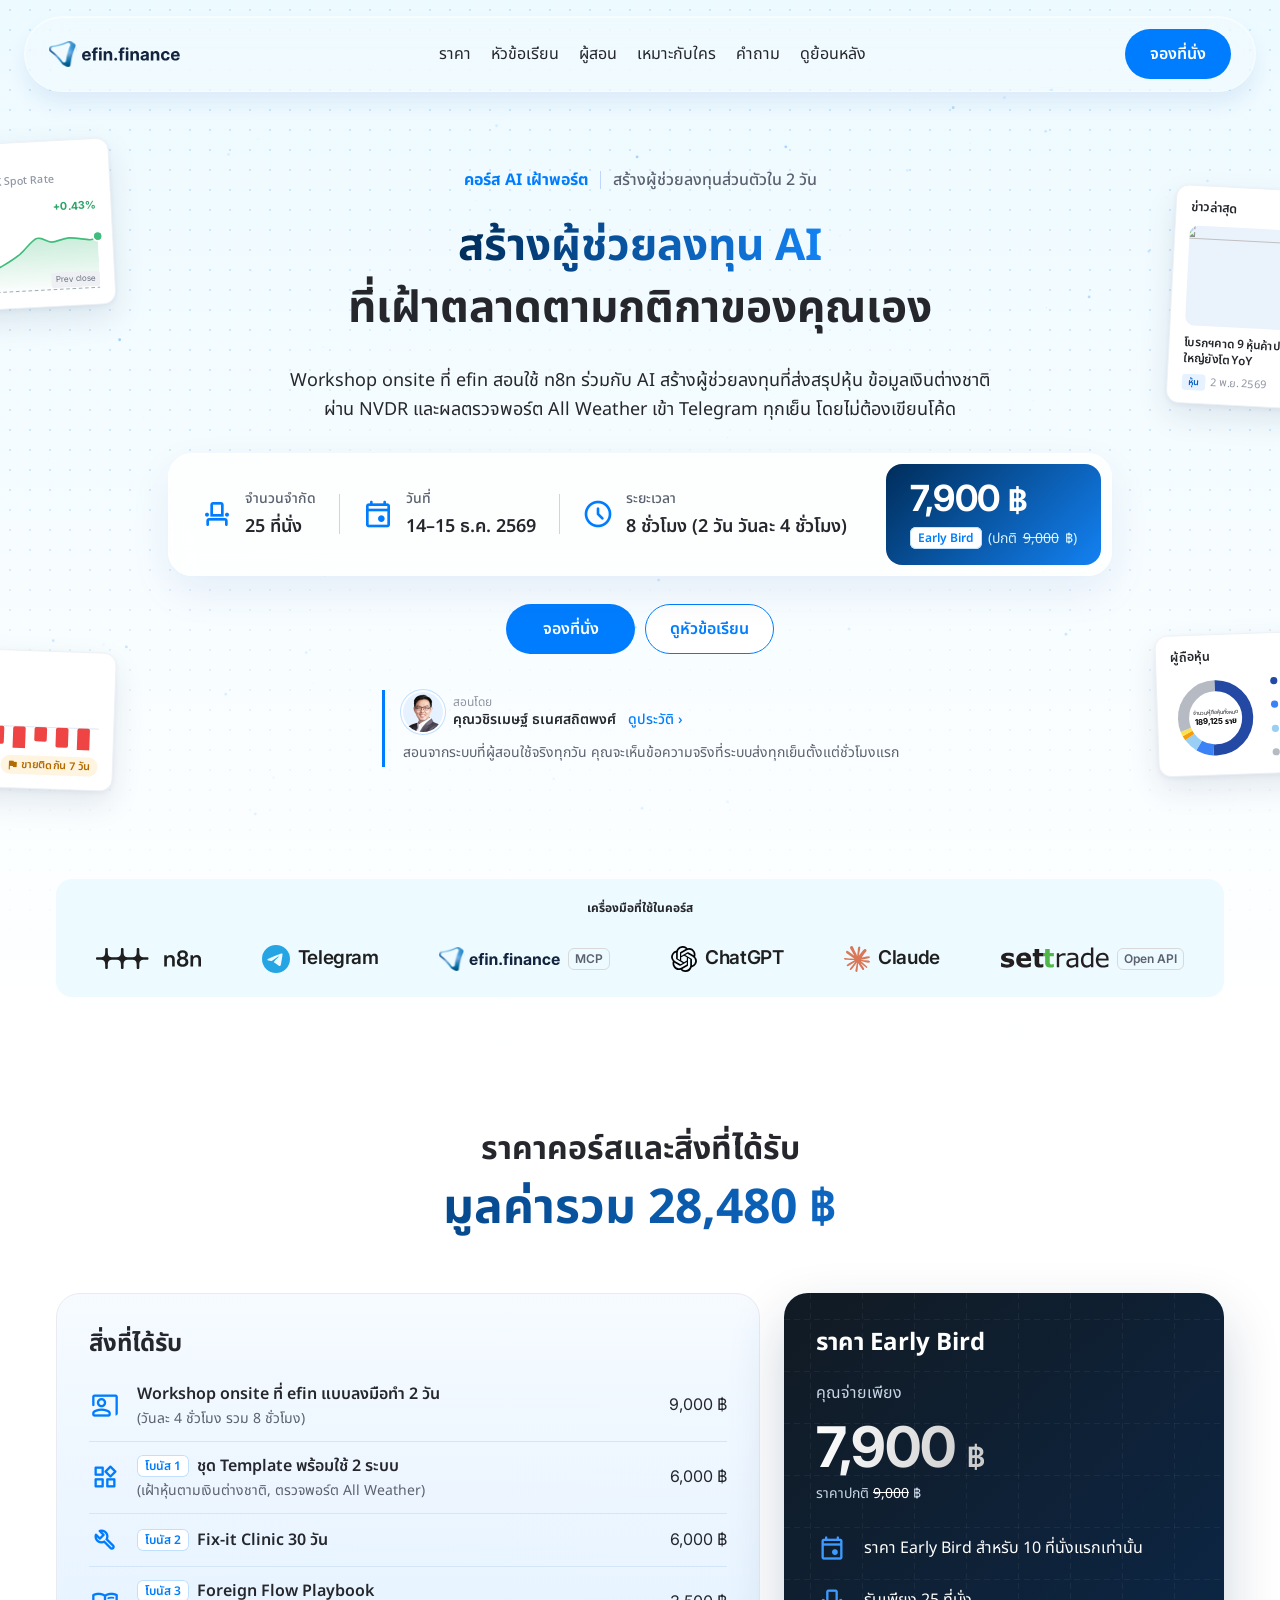
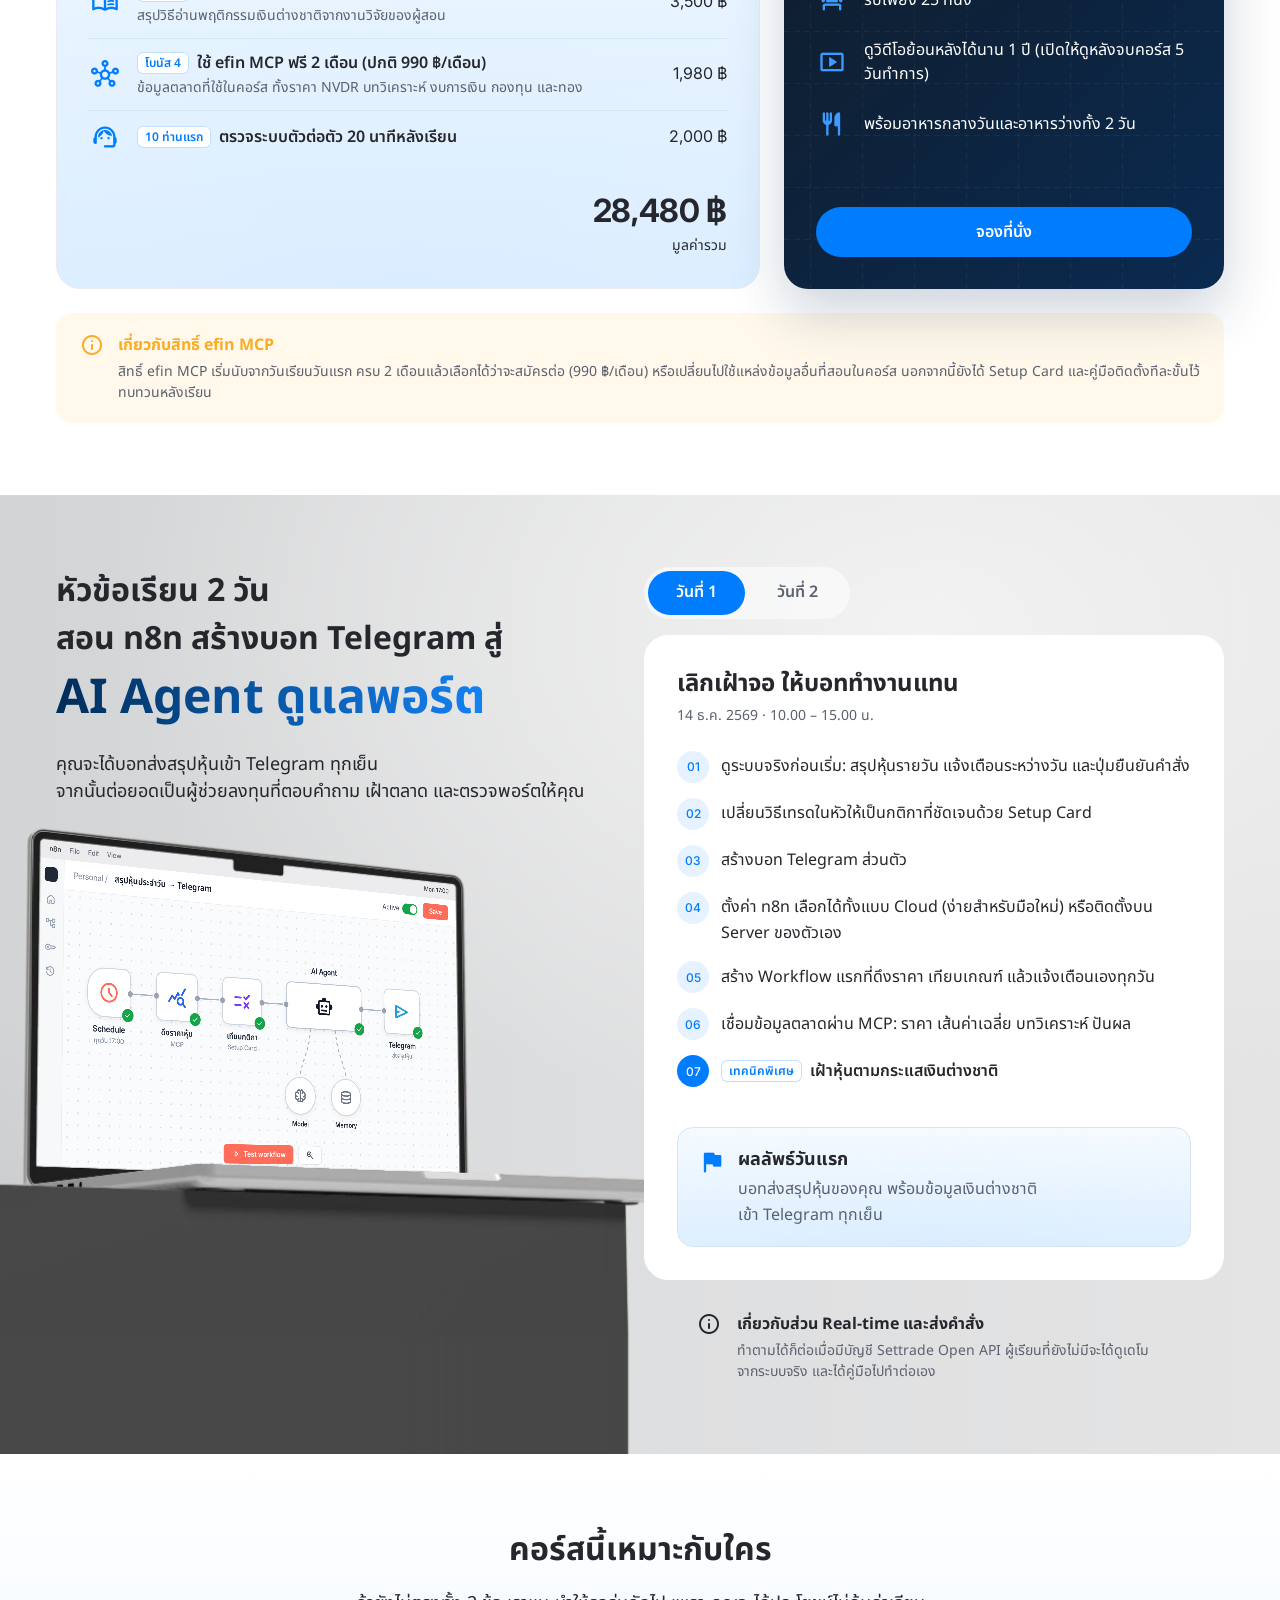
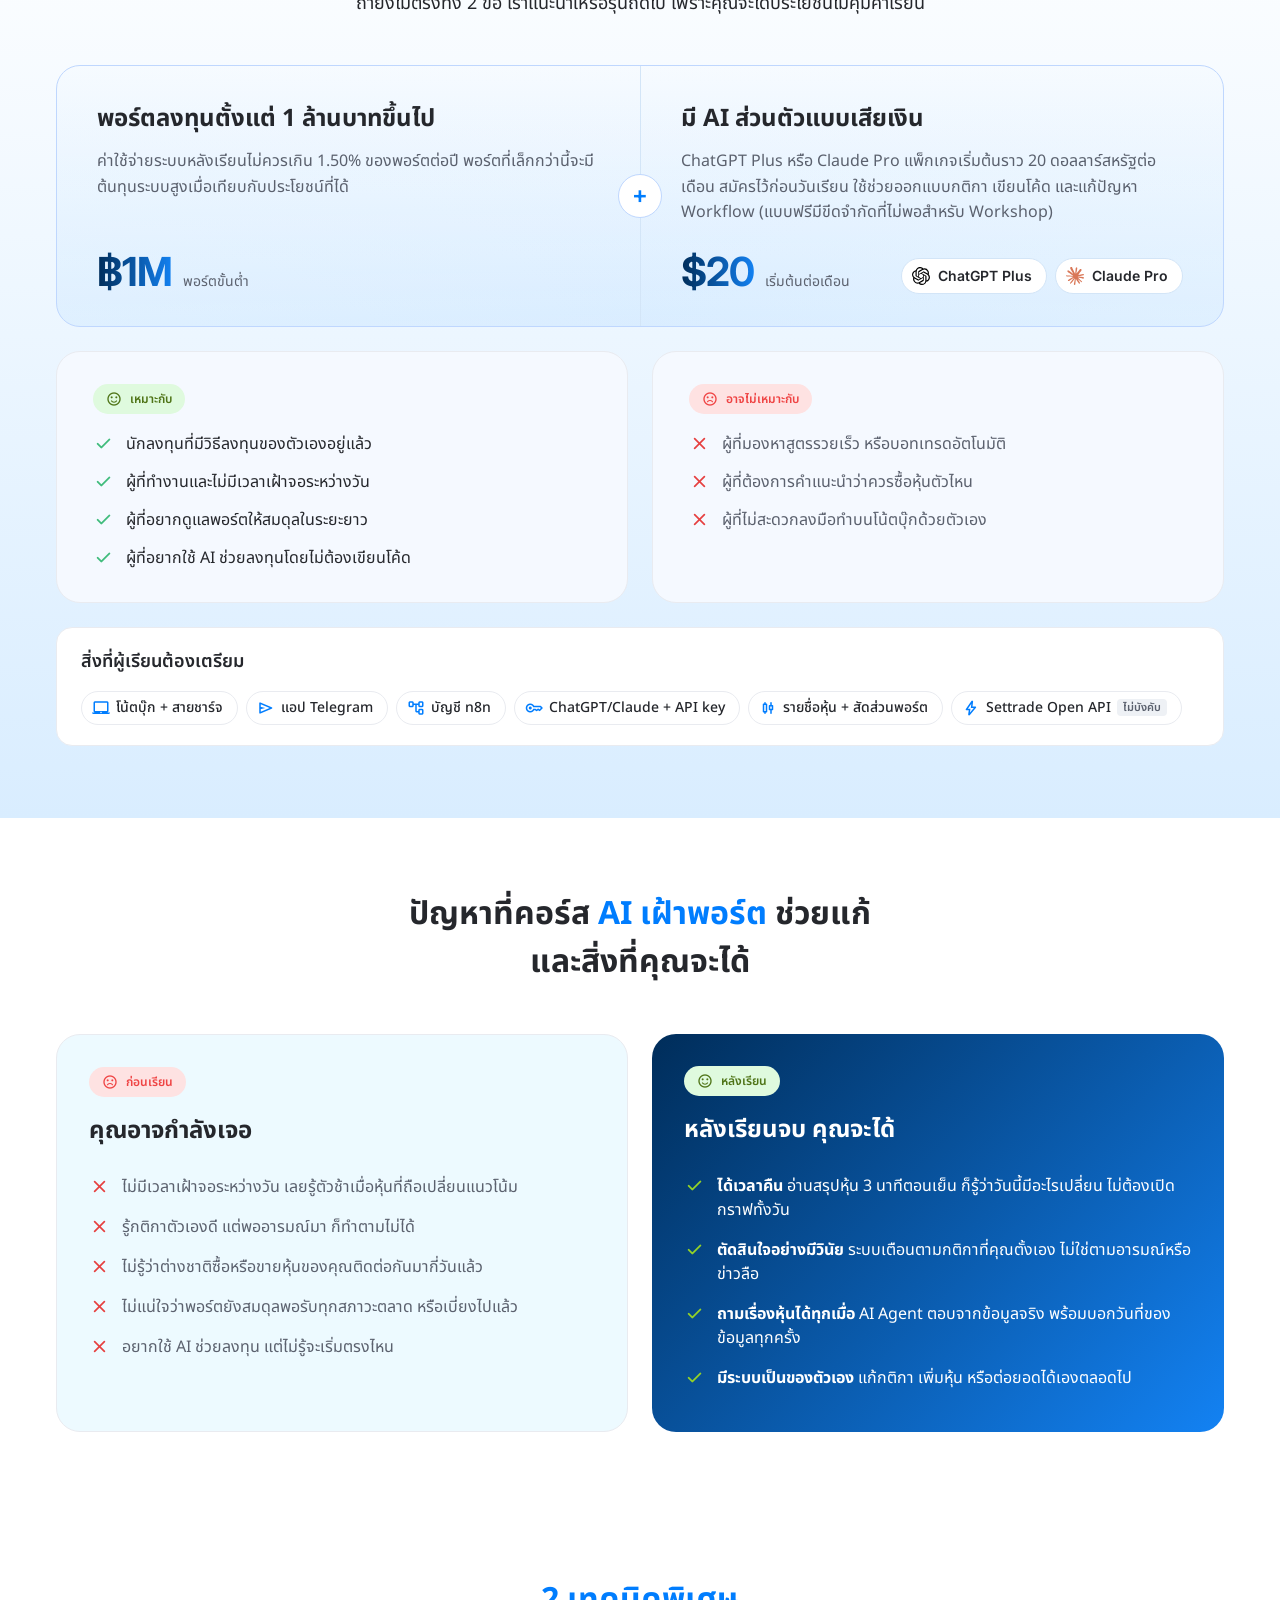
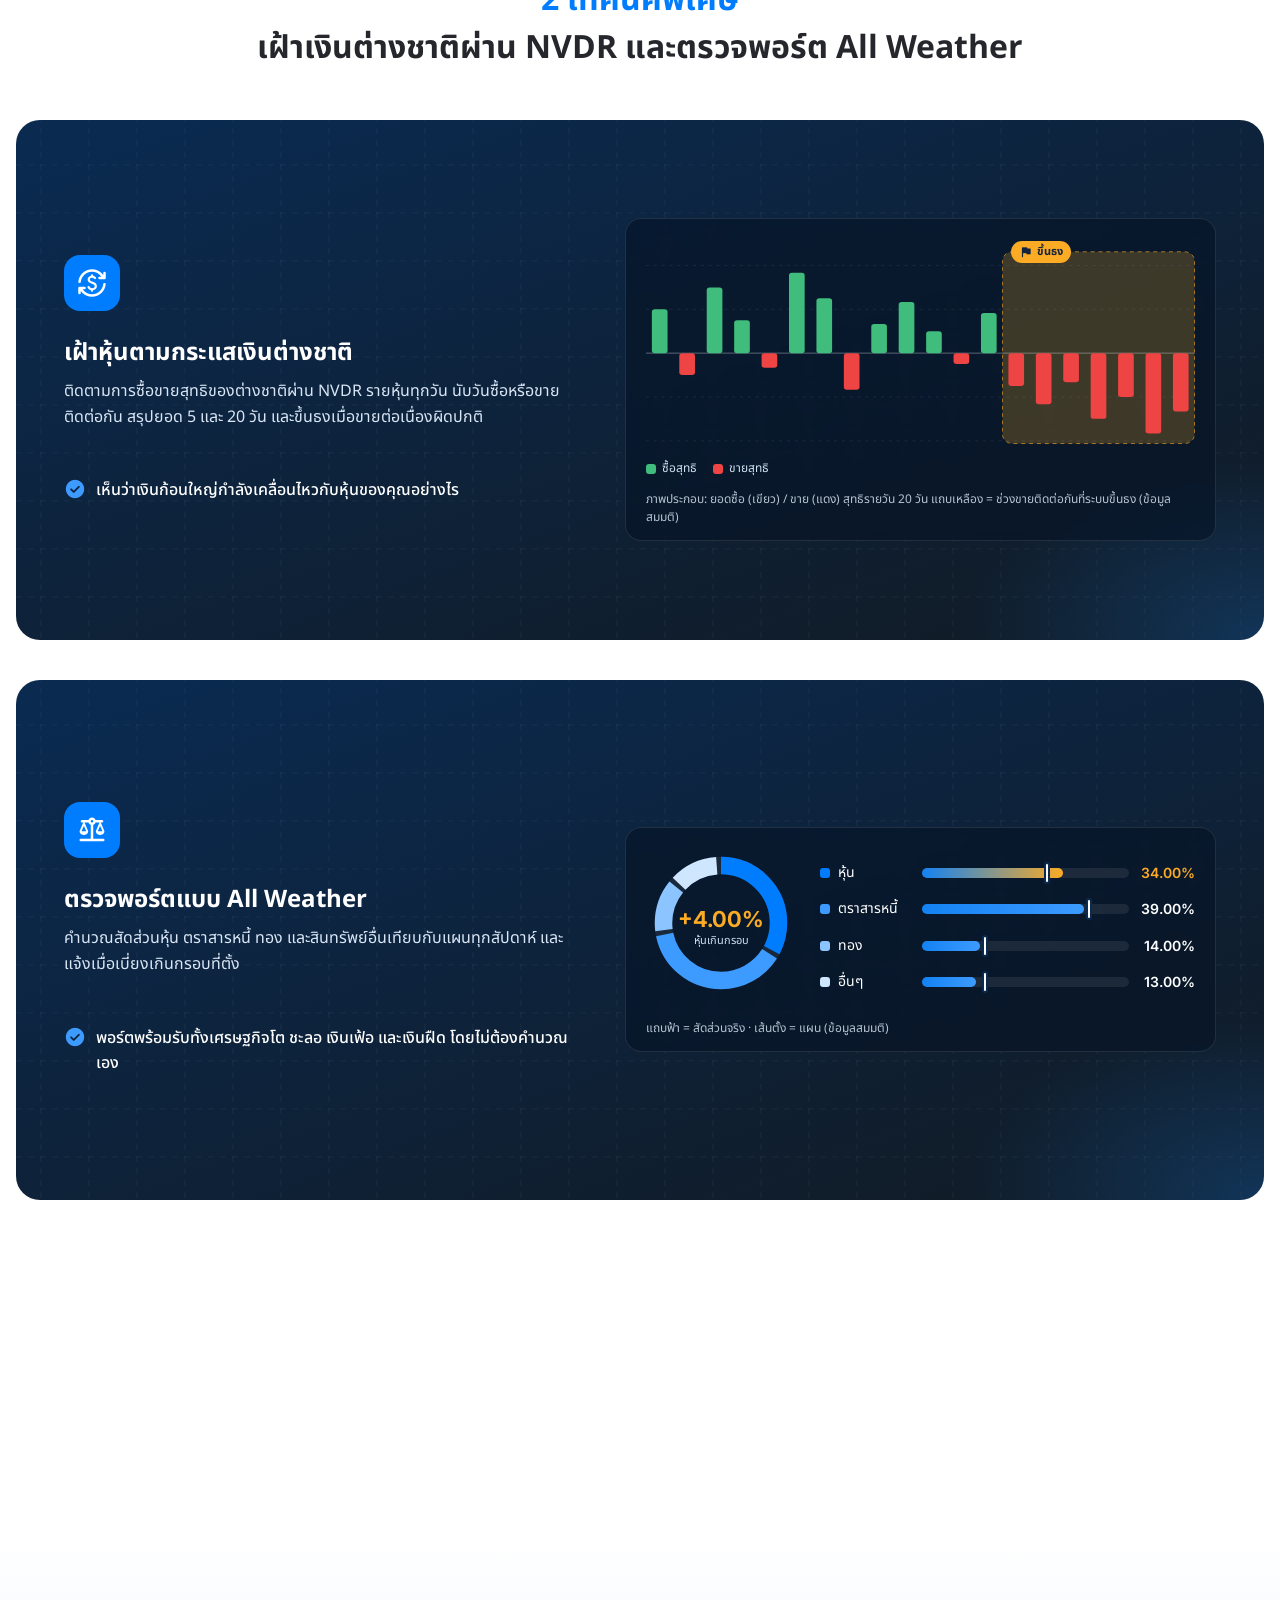
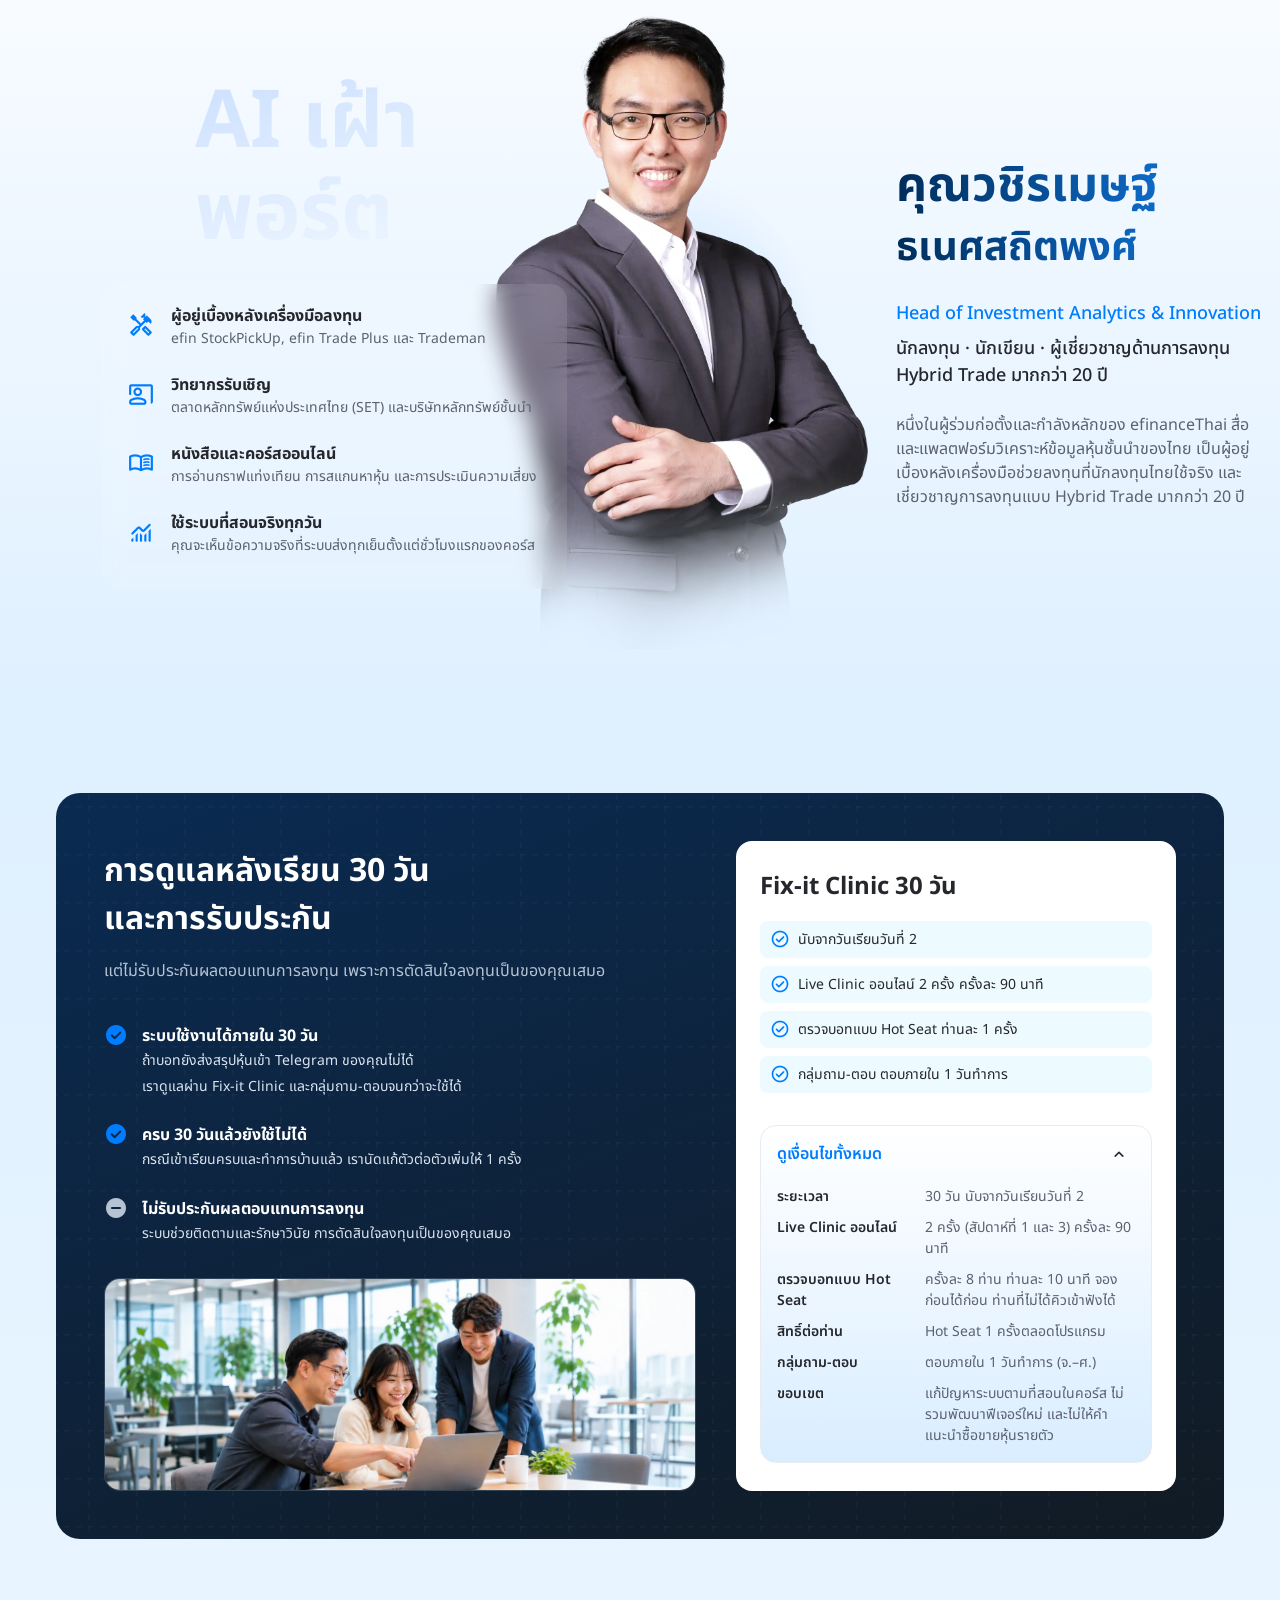
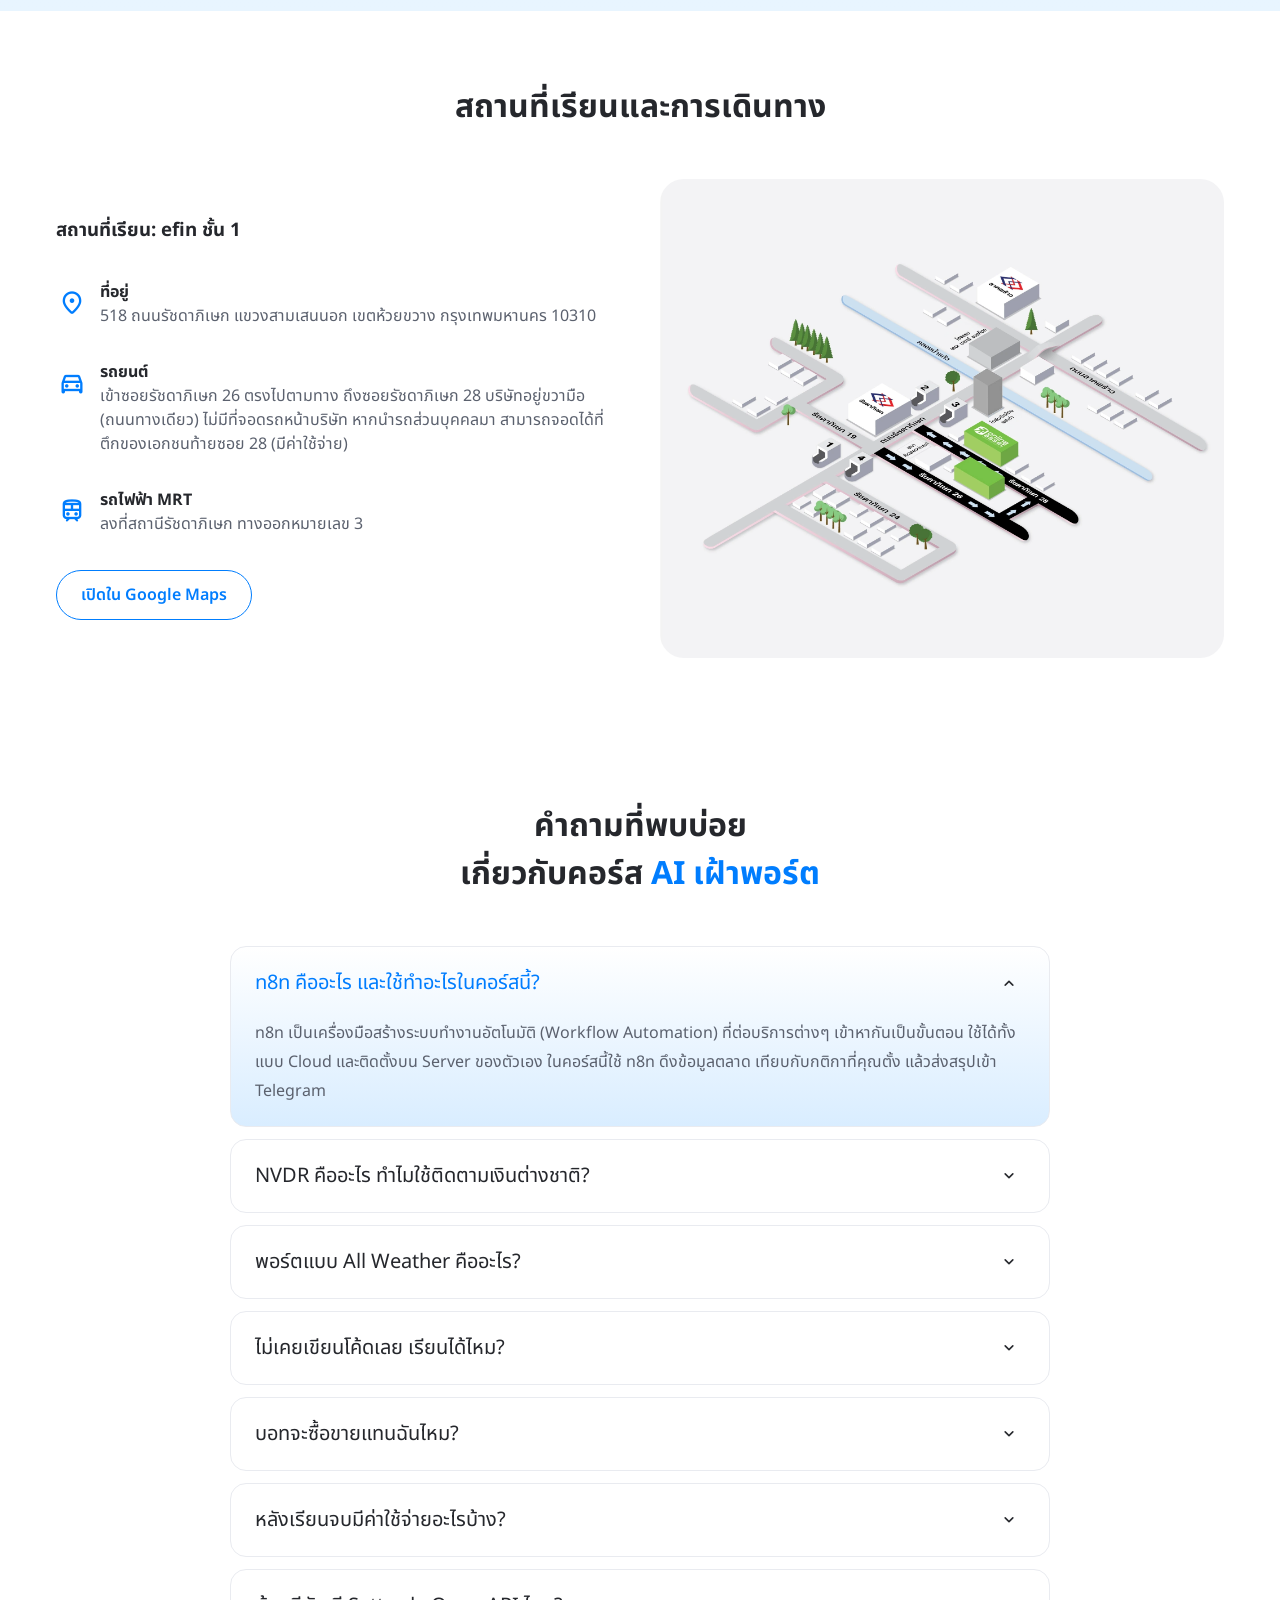
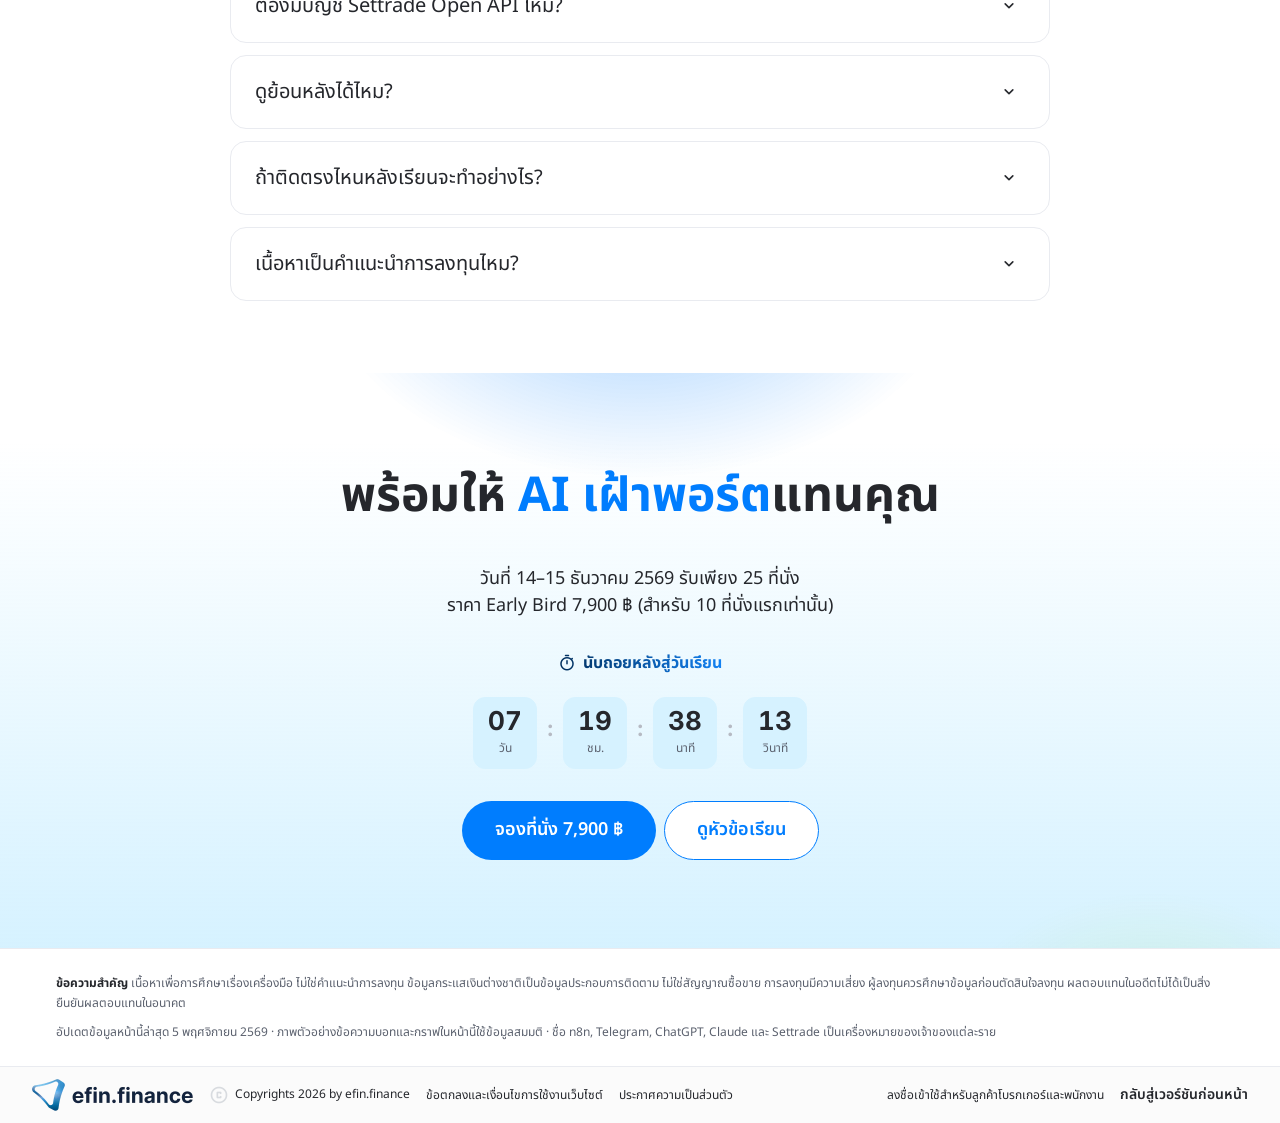
==== index.html @ 26faddc7 "Polish responsive details and align FAQ + instructor with RoboLab - Hero floating cards: all animati" ====
<!DOCTYPE html>
<html lang="th">

<head>
    <meta charset="utf-8" />
    <meta name="viewport" content="width=device-width, initial-scale=1, viewport-fit=cover" />
    <title>คอร์ส AI เฝ้าพอร์ต: สอน n8n สร้างผู้ช่วยลงทุนผ่าน Telegram</title>
    <meta name="description"
        content="คอร์ส AI ลงมือทำ 2 วัน 14–15 ธ.ค. 2569 สอน n8n สร้างผู้ช่วยลงทุนส่งสรุปหุ้น เงินต่างชาติ NVDR และตรวจพอร์ต All Weather เข้า Telegram Early Bird 7,900 บาท" />
    <meta name="robots" content="index, follow" />
    <link rel="canonical" href="https://www.efin.finance/th/efincourse/ai-portfolio-watch-dec2026" />
    <meta property="og:url" content="https://www.efin.finance/th/efincourse/ai-portfolio-watch-dec2026" />
    <meta property="og:type" content="website" />
    <meta property="og:locale" content="th_TH" />
    <meta property="og:site_name" content="efin.finance" />
    <meta property="og:title" content="คอร์ส AI เฝ้าพอร์ต: สอน n8n สร้างผู้ช่วยลงทุนผ่าน Telegram" />
    <meta property="og:description"
        content="คอร์ส AI ลงมือทำ 2 วัน 14–15 ธ.ค. 2569 สอน n8n สร้างผู้ช่วยลงทุนส่งสรุปหุ้น เงินต่างชาติ NVDR และตรวจพอร์ต All Weather เข้า Telegram Early Bird 7,900 บาท" />
    <meta name="twitter:card" content="summary_large_image" />
    <meta name="twitter:title" content="คอร์ส AI เฝ้าพอร์ต: สอน n8n สร้างผู้ช่วยลงทุนผ่าน Telegram" />
    <meta name="twitter:description"
        content="คอร์ส AI ลงมือทำ 2 วัน 14–15 ธ.ค. 2569 สอน n8n สร้างผู้ช่วยลงทุนส่งสรุปหุ้น เงินต่างชาติ NVDR และตรวจพอร์ต All Weather เข้า Telegram Early Bird 7,900 บาท" />
    <meta name="theme-color" content="#edfaff" />
    <link rel="icon" href="assets/icon.svg" type="image/svg+xml" />
    <link rel="preconnect" href="https://fonts.googleapis.com" />
    <link rel="preconnect" href="https://fonts.gstatic.com" crossorigin />
    <link rel="stylesheet"
        href="https://fonts.googleapis.com/css2?family=Inter:wght@500;600;700&family=Noto+Sans+Thai:wght@300;400;500;600;700&display=swap" />
    <link rel="stylesheet"
        href="https://fonts.googleapis.com/css2?family=Material+Symbols+Rounded:opsz,wght,FILL,GRAD@24,400,0..1,0&display=block" />
    <link rel="stylesheet" href="assets/css/tokens.css" />
    <link rel="stylesheet" href="assets/css/style.css" />
    <script>
        document.documentElement.classList.add("js");
    </script>
</head>

<body class="has-bottom-bar">
    <script type="application/ld+json">
      {
        "@context": "https://schema.org",
        "@type": "Course",
        "url": "https://www.efin.finance/th/efincourse/ai-portfolio-watch-dec2026",
        "name": "คอร์ส AI เฝ้าพอร์ต: สร้างผู้ช่วยลงทุนส่วนตัวใน 2 วัน",
        "description": "คอร์ส AI ลงมือทำ 2 วัน 14–15 ธ.ค. 2569 สอน n8n สร้างผู้ช่วยลงทุนส่งสรุปหุ้น เงินต่างชาติ NVDR และตรวจพอร์ต All Weather เข้า Telegram Early Bird 7,900 บาท",
        "inLanguage": "th",
        "provider": { "@type": "Organization", "name": "efin.finance", "url": "https://www.efin.finance" },
        "instructor": {
          "@type": "Person",
          "name": "วชิรเมษฐ์ ธเนศสถิตพงศ์",
          "jobTitle": "Head of Investment Analytics & Innovation",
          "description": "หนึ่งในผู้ร่วมก่อตั้ง efinanceThai ผู้อยู่เบื้องหลัง efin StockPickUp, efin Trade Plus และ Trademan เชี่ยวชาญการลงทุนแบบ Hybrid Trade มากกว่า 20 ปี"
        },
        "teaches": [
          "สอน n8n สร้างบอท Telegram แจ้งเตือนหุ้น",
          "ติดตามเงินต่างชาติผ่านข้อมูล NVDR",
          "ตรวจพอร์ตแบบ All Weather",
          "สร้าง AI Agent ถาม-ตอบเรื่องหุ้น",
          "รับราคา Real-time ผ่าน Settrade Open API"
        ],
        "educationalLevel": "Intermediate",
        "hasCourseInstance": {
          "@type": "CourseInstance",
          "startDate": "2026-12-14T10:00:00+07:00",
          "endDate": "2026-12-15T15:00:00+07:00",
          "courseWorkload": "PT8H",
          "maximumAttendeeCapacity": 25,
          "instructor": {
            "@type": "Person",
            "name": "วชิรเมษฐ์ ธเนศสถิตพงศ์",
            "jobTitle": "Head of Investment Analytics & Innovation",
            "description": "หนึ่งในผู้ร่วมก่อตั้ง efinanceThai ผู้อยู่เบื้องหลัง efin StockPickUp, efin Trade Plus และ Trademan เชี่ยวชาญการลงทุนแบบ Hybrid Trade มากกว่า 20 ปี"
          },
          "courseMode": "Onsite",
          "location": {
            "@type": "Place",
            "name": "efin ชั้น 1",
            "address": {
              "@type": "PostalAddress",
              "streetAddress": "518 ถนนรัชดาภิเษก แขวงสามเสนนอก",
              "addressLocality": "เขตห้วยขวาง",
              "addressRegion": "กรุงเทพมหานคร",
              "postalCode": "10310",
              "addressCountry": "TH"
            }
          }
        },
        "offers": {
          "@type": "Offer",
          "category": "Paid",
          "price": "7900",
          "priceCurrency": "THB",
          "availability": "https://schema.org/InStock",
          "url": "https://www.efin.finance/th/efincourse/ai-portfolio-watch-dec2026"
        },
        "dateModified": "2026-11-05",
        "coursePrerequisites": ["พอร์ตลงทุนตั้งแต่ 1 ล้านบาทขึ้นไป", "ChatGPT Plus หรือ Claude Pro แบบเสียเงิน"]
      }
    </script>
    <script type="application/ld+json">
      {
        "@context": "https://schema.org",
        "@type": "FAQPage",
        "mainEntity": [
          {
            "@type": "Question",
            "name": "n8n คืออะไร และใช้ทำอะไรในคอร์สนี้?",
            "acceptedAnswer": {
              "@type": "Answer",
              "text": "n8n เป็นเครื่องมือสร้างระบบทำงานอัตโนมัติ (Workflow Automation) ที่ต่อบริการต่างๆ เข้าหากันเป็นขั้นตอน ใช้ได้ทั้งแบบ Cloud และติดตั้งบน Server ของตัวเอง ในคอร์สนี้ใช้ n8n ดึงข้อมูลตลาด เทียบกับกติกาที่คุณตั้ง แล้วส่งสรุปเข้า Telegram"
            }
          },
          {
            "@type": "Question",
            "name": "NVDR คืออะไร ทำไมใช้ติดตามเงินต่างชาติ?",
            "acceptedAnswer": {
              "@type": "Answer",
              "text": "NVDR (Non-Voting Depositary Receipt) คือตราสารที่ออกโดยบริษัท ไทยเอ็นวีดีอาร์ จำกัด บริษัทย่อยของตลาดหลักทรัพย์แห่งประเทศไทย ผู้ถือได้สิทธิประโยชน์ทางการเงินเหมือนถือหุ้นแต่ไม่มีสิทธิออกเสียง นักลงทุนต่างชาติจำนวนมากซื้อขายผ่าน NVDR ข้อมูลซื้อขาย NVDR รายหุ้นจึงใช้เป็นข้อมูลประกอบการติดตามกระแสเงินต่างชาติได้ แต่ไม่ใช่สัญญาณซื้อขาย"
            }
          },
          {
            "@type": "Question",
            "name": "พอร์ตแบบ All Weather คืออะไร?",
            "acceptedAnswer": {
              "@type": "Answer",
              "text": "แนวคิดจัดพอร์ตกระจายไปหลายสินทรัพย์ เช่น หุ้น ตราสารหนี้ และทอง ให้รับมือได้ทั้งช่วงเศรษฐกิจโต ชะลอ เงินเฟ้อ และเงินฝืด แนวคิดนี้เป็นที่รู้จักจาก Ray Dalio และ Bridgewater Associates ในคอร์สนี้ระบบจะเทียบสัดส่วนพอร์ตจริงกับแผนที่คุณตั้งทุกสัปดาห์ และแจ้งเมื่อเบี่ยงเกินกรอบ"
            }
          },
          {
            "@type": "Question",
            "name": "ไม่เคยเขียนโค้ดเลย เรียนได้ไหม?",
            "acceptedAnswer": {
              "@type": "Answer",
              "text": "ได้ คอร์สออกแบบให้ใช้ Template และให้ AI ช่วยเขียนส่วนที่เป็นโค้ด คุณแค่อธิบายกติกาเป็นภาษาคน และมีผู้ช่วยสอนในห้อง"
            }
          },
          {
            "@type": "Question",
            "name": "บอทจะซื้อขายแทนฉันไหม?",
            "acceptedAnswer": {
              "@type": "Answer",
              "text": "ไม่ บอทส่งข้อมูลและแจ้งเตือนตามกติกาของคุณ ส่วนการส่งคำสั่งต้องให้คุณกดยืนยันทุกครั้ง คุณเป็นผู้ตัดสินใจเสมอ"
            }
          },
          {
            "@type": "Question",
            "name": "หลังเรียนจบมีค่าใช้จ่ายอะไรบ้าง?",
            "acceptedAnswer": {
              "@type": "Answer",
              "text": "ขึ้นกับทางที่เลือก เช่น ค่า n8n Cloud หรือค่าเช่า Server ค่าบริการ AI ตามการใช้งาน และค่าข้อมูลตลาด ในคอร์สจะสอนวิธีเลือกให้คุ้มกับขนาดพอร์ต และมีทางเลือกแหล่งข้อมูลอื่นสำหรับเริ่มต้น"
            }
          },
          {
            "@type": "Question",
            "name": "ต้องมีบัญชี Settrade Open API ไหม?",
            "acceptedAnswer": {
              "@type": "Answer",
              "text": "ไม่บังคับ ใช้เฉพาะส่วน Real-time และส่งคำสั่ง ถ้ายังไม่มี ยังทำระบบส่วนอื่นได้ครบ และได้คู่มือไปต่อเองภายหลัง"
            }
          },
          {
            "@type": "Question",
            "name": "ดูย้อนหลังได้ไหม?",
            "acceptedAnswer": {
              "@type": "Answer",
              "text": "ได้ ผู้เรียนดูวิดีโอย้อนหลังได้นาน 1 ปี ผ่านหน้าเรียนบน efin.finance โดยวิดีโอจะเปิดให้ดูหลังจบคอร์ส 5 วันทำการ และเราจะแจ้งทางอีเมลเมื่อวิดีโอพร้อม"
            }
          },
          {
            "@type": "Question",
            "name": "ถ้าติดตรงไหนหลังเรียนจะทำอย่างไร?",
            "acceptedAnswer": {
              "@type": "Answer",
              "text": "ถามในกลุ่มถาม-ตอบ หรือจองคิว Hot Seat ใน Fix-it Clinic ภายใน 30 วันหลังเรียน"
            }
          },
          {
            "@type": "Question",
            "name": "เนื้อหาเป็นคำแนะนำการลงทุนไหม?",
            "acceptedAnswer": {
              "@type": "Answer",
              "text": "ไม่ใช่ คอร์สสอนการสร้างเครื่องมือติดตามตามกติกาที่คุณกำหนดเอง ไม่แนะนำซื้อขายหุ้นรายตัว"
            }
          }
        ]
      }
    </script>
    <a href="#price" class="skip-link">ข้ามไปที่ราคา</a>
    <header class="nav">
        <div class="nav-inner">
            <a class="nav-logo" aria-label="efin.finance · AI เฝ้าพอร์ต หน้าแรก" href="#top">
                <img alt="efin.finance" width="131" height="26" decoding="async" class="nav-logo-efin"
                    src="assets/images/efin-logo-nav.svg" />
            </a>
            <nav class="nav-links" aria-label="เมนูหน้า">
                <a href="#price">ราคา</a>
                <a href="#curriculum">หัวข้อเรียน</a>
                <a href="#teacher">ผู้สอน</a>
                <a href="#fit">เหมาะกับใคร</a>
                <a href="#faq">คำถาม</a>
                <a href="#" data-link="pending">ดูย้อนหลัง</a>
            </nav>
            <div class="nav-actions"><a class="btn btn--primary" href="#" data-link="pending">จองที่นั่ง</a></div>
            <button type="button" class="hamburger" aria-label="เปิดเมนู" aria-expanded="false"
                aria-controls="mobile-nav">
                <span></span>
                <span></span>
                <span></span>
            </button>
        </div>
    </header>
    <div id="mobile-nav" class="mobile-nav">
        <a href="#price">ราคา</a>
        <a href="#curriculum">หัวข้อเรียน</a>
        <a href="#teacher">ผู้สอน</a>
        <a href="#fit">เหมาะกับใคร</a>
        <a href="#faq">คำถาม</a>
        <a href="#" data-link="pending">ดูย้อนหลัง</a>
        <a class="btn btn--primary btn--block" href="#" data-link="pending">จองที่นั่ง</a>
    </div>
    <main>
        <section id="top" class="hero">
            <canvas class="hero-particles" aria-hidden="true"></canvas>
            <!-- การ์ดลอยรอบเนื้อหา (แนวเดียวกับ efin.finance): ข้อมูลตัวอย่างเพื่อสื่อสิ่งที่ระบบในคอร์สทำได้ -->
            <div class="hero-floats" aria-hidden="true">
                <!-- กราฟเส้น: widget Market Indexes ของ efin.finance (แท็บ FX · USD/THB 1D · เส้นโค้งจากข้อมูลจริง) -->
                <div class="fl fl--chart">
                    <div class="fl-idx">
                        <span class="fl-idx-name"><b>USD/THB</b><small>US Dollar/Thai Baht FX Spot Rate</small></span>
                        <span class="fl-idx-val"><b>33.5525<small>THB</small></b><em class="up">+0.43%</em></span>
                    </div>
                    <div class="fl-idx-plot">
                        <svg class="fl-idx-chart" viewBox="0 0 236 72" preserveAspectRatio="none"><defs><linearGradient id="flIdxFill" x1="0" x2="0" y1="0" y2="1"><stop offset="0%" stop-color="#40bc7c" stop-opacity=".28" /><stop offset="100%" stop-color="#40bc7c" stop-opacity="0" /></linearGradient></defs><line class="fl-idx-prev" x1="0" x2="236" y1="67.8" y2="67.8" /><g class="fl-idx-draw"><path d="M0.0,68.0 C1.4,66.8 3.5,64.2 8.2,61.1 C12.9,58.0 21.1,51.4 28.1,49.5 C35.1,47.6 43.1,50.9 50.4,49.9 C57.7,48.9 65.2,44.4 71.7,43.3 C78.2,42.2 83.6,42.8 89.7,43.4 C95.8,44.0 101.8,47.9 108.1,47.1 C114.4,46.3 121.0,42.1 127.6,38.7 C134.2,35.3 141.3,31.4 147.9,26.6 C154.5,21.8 161.4,11.9 167.4,10.0 C173.4,8.1 178.0,14.7 184.0,14.9 C190.0,15.1 196.4,11.4 203.6,11.3 C210.8,11.2 222.0,14.4 227.4,14.5 C232.8,14.6 234.6,12.1 236.0,11.6 L236,72 L0,72 Z" fill="url(#flIdxFill)" /><path class="fl-idx-line" d="M0.0,68.0 C1.4,66.8 3.5,64.2 8.2,61.1 C12.9,58.0 21.1,51.4 28.1,49.5 C35.1,47.6 43.1,50.9 50.4,49.9 C57.7,48.9 65.2,44.4 71.7,43.3 C78.2,42.2 83.6,42.8 89.7,43.4 C95.8,44.0 101.8,47.9 108.1,47.1 C114.4,46.3 121.0,42.1 127.6,38.7 C134.2,35.3 141.3,31.4 147.9,26.6 C154.5,21.8 161.4,11.9 167.4,10.0 C173.4,8.1 178.0,14.7 184.0,14.9 C190.0,15.1 196.4,11.4 203.6,11.3 C210.8,11.2 222.0,14.4 227.4,14.5 C232.8,14.6 234.6,12.1 236.0,11.6" /></g></svg>
                        <span class="fl-idx-tag">Prev close</span>
                        <span class="fl-idx-dot" aria-hidden="true"></span>
                    </div>
                </div>
                <!-- ข่าวล่าสุด: ภาพข่าวใหญ่ด้านบน + หัวข่าว + ป้ายหมวด/วันที่ (ข่าวหุ้นภาพรวมจริงจาก efin.finance) -->
                <div class="fl fl--news">
                    <p class="fl-head fl-head--more">ข่าวล่าสุด<span class="fl-more">ดูทั้งหมด<span class="ms">chevron_right</span></span></p>
                    <span class="fl-news-media"><img class="fl-news-cover" src="https://mmd.efinancethai.net/banner-image/hl-c-35787.jpg?v=20261106104549" alt="" width="236" height="118" loading="lazy" decoding="async" /></span>
                    <b class="fl-news-title">โบรกฯคาด 9 หุ้นค้าปลีก กำไร Q3/69 ส่วนใหญ่ยังโต YoY</b>
                    <small class="fl-news-meta"><i class="fl-tag">หุ้น</i>2 พ.ย. 2569</small>
                </div>
                <!-- เงินต่างชาติ NVDR (กราฟแท่งรายวัน) -->
                <div class="fl fl--nvdr">
                    <p class="fl-head">เงินต่างชาติ NVDR<span class="ms">chevron_right</span></p>
                    <svg class="fl-chart" viewBox="0 0 246 64" preserveAspectRatio="none"><line class="fl-zero" x1="0" x2="246" y1="40" y2="40" /><rect class="fl-bar fl-bar--up" x="6" y="22" width="14" height="18" rx="2" /><rect class="fl-bar fl-bar--up" x="30" y="30" width="14" height="10" rx="2" /><rect class="fl-bar fl-bar--up" x="54" y="16" width="14" height="24" rx="2" /><rect class="fl-bar fl-bar--down" x="78" y="40" width="14" height="14" rx="2" /><rect class="fl-bar fl-bar--up" x="102" y="32" width="14" height="8" rx="2" /><rect class="fl-bar fl-bar--down" x="126" y="40" width="14" height="20" rx="2" /><rect class="fl-bar fl-bar--down" x="150" y="40" width="14" height="28" rx="2" /><rect class="fl-bar fl-bar--down" x="174" y="40" width="14" height="16" rx="2" /><rect class="fl-bar fl-bar--down" x="198" y="40" width="14" height="22" rx="2" /><rect class="fl-bar fl-bar--down" x="222" y="40" width="14" height="30" rx="2" /></svg>
                    <div class="fl-nvdr-foot"><span>สุทธิ 5 วัน <b class="down">−76</b></span><span class="fl-flag"><span class="ms ms--fill">flag</span>ขายติดกัน 7 วัน</span></div>
                </div>
                <!-- กราฟวงกลม: widget ผู้ถือหุ้นของ efin.finance (PTT) -->
                <div class="fl fl--pie">
                    <p class="fl-head fl-head--more">ผู้ถือหุ้น<span class="fl-more">ดูทั้งหมด<span class="ms">chevron_right</span></span></p>
                    <div class="fl-pie">
                        <svg class="fl-donut" viewBox="0 0 140 140"><circle class="fl-seg" style="--d:167.87;--g:158.85" cx="70" cy="70" r="52" fill="none" stroke="#2449a4" stroke-width="18" stroke-dasharray="167.87 158.85" stroke-dashoffset="0" transform="rotate(-90 70 70)" /><circle class="fl-seg" style="--d:24.99;--g:301.73" cx="70" cy="70" r="52" fill="none" stroke="#3b82f6" stroke-width="18" stroke-dasharray="24.99 301.73" stroke-dashoffset="-167.87" transform="rotate(-90 70 70)" /><circle class="fl-seg" style="--d:20.45;--g:306.27" cx="70" cy="70" r="52" fill="none" stroke="#99cff5" stroke-width="18" stroke-dasharray="20.45 306.27" stroke-dashoffset="-192.87" transform="rotate(-90 70 70)" /><circle class="fl-seg" style="--d:6.73;--g:320.00" cx="70" cy="70" r="52" fill="none" stroke="#f59e0b" stroke-width="18" stroke-dasharray="6.73 320.00" stroke-dashoffset="-213.32" transform="rotate(-90 70 70)" /><circle class="fl-seg" style="--d:6.50;--g:320.22" cx="70" cy="70" r="52" fill="none" stroke="#fce052" stroke-width="18" stroke-dasharray="6.50 320.22" stroke-dashoffset="-220.05" transform="rotate(-90 70 70)" /><circle class="fl-seg" style="--d:100.17;--g:226.55" cx="70" cy="70" r="52" fill="none" stroke="#b6bac3" stroke-width="18" stroke-dasharray="100.17 226.55" stroke-dashoffset="-226.55" transform="rotate(-90 70 70)" /><text class="fl-donut-lbl" x="70" y="64" text-anchor="middle">จำนวนผู้ถือหุ้นทั้งหมด</text><text class="fl-donut-num" x="70" y="80" text-anchor="middle">189,125 <tspan class="fl-donut-unit">ราย</tspan></text></svg>
                        <ul class="fl-pie-legend">
                            <li><i style="--c:#2449a4"></i><span>กระทรวงการคลัง</span><b>51.38%</b></li>
                            <li><i style="--c:#3b82f6"></i><span>บริษัท ไทยเอ็นวีดีอาร์ จำกัด</span><b>7.65%</b></li>
                            <li><i style="--c:#99cff5"></i><span>กองทุนรวม วายุภักษ์หนึ่ง</span><b>6.26%</b></li>
                            <li><i style="--c:#b6bac3"></i><span>ผู้ถือหุ้นอื่น ๆ</span><b>30.66%</b></li>
                        </ul>
                    </div>
                </div>
            </div>
            <div class="hero-stage">
                <div class="hero-inner">
                    <!-- prettier-ignore -->
                    <p class="hero-eyebrow" data-anim="fade-up"><b>คอร์ส AI เฝ้าพอร์ต</b><i class="hero-eyebrow-sep" aria-hidden="true"></i><span>สร้างผู้ช่วยลงทุนส่วนตัวใน 2 วัน</span></p>
                    <h1 class="hero-title" data-anim="fade-up"><span class="grad-text">สร้างผู้ช่วยลงทุน AI</span><span
                            class="hero-title-rest">ที่เฝ้าตลาดตามกติกาของคุณเอง</span></h1>
                    <p class="hero-desc" data-anim="fade-up">
                        Workshop onsite ที่ efin สอนใช้ n8n ร่วมกับ AI สร้างผู้ช่วยลงทุนที่ส่งสรุปหุ้น ข้อมูลเงินต่างชาติผ่าน NVDR
                        และผลตรวจพอร์ต All Weather เข้า Telegram ทุกเย็น โดยไม่ต้องเขียนโค้ด
                    </p>
                    <!-- ข้อมูลคอร์ส ประกอบจาก component ของ RoboLab: .hero-status (ป้ายสถานะ+จุดแดง) · .card-price (ราคาใหญ่+บรรทัดรอง) · .pricing-benefit-row (ไอคอน+ค่า+คำอธิบาย) -->
                    <div class="hero-offer" data-anim="fade-up">
                        <div class="hero-offer-row">
                            <ul class="hero-benefits">
                                <li class="hero-benefit"><span class="ms" aria-hidden="true">event_seat</span><span><small>จำนวนจำกัด</small><b>25 ที่นั่ง</b></span></li>
                                <li class="hero-benefit"><span class="ms" aria-hidden="true">event</span><span><small>วันที่</small><b>14–15 ธ.ค. 2569</b></span></li>
                                <li class="hero-benefit"><span class="ms" aria-hidden="true">schedule</span><span><small>ระยะเวลา</small><b>8 ชั่วโมง (2 วัน <span class="nobr">วันละ</span> 4 ชั่วโมง)</b></span></li>
                            </ul>
                            <div class="hero-price"><b>7,900 <span>฿</span></b><small><span class="tag tag--soft">Early Bird</span> (ปกติ <s>9,000</s> ฿)</small></div>
                        </div>
                    </div>
                    <div class="hero-cta" data-anim="fade-up">
                        <a class="btn btn--primary" href="#" data-link="pending">จองที่นั่ง</a>
                        <a href="#curriculum" class="btn btn--outline">ดูหัวข้อเรียน</a>
                    </div>
                    <a href="#teacher" class="hero-trust" data-anim="fade-up">
                        <span class="trust-by">
                            <span class="trust-avatar"><img alt="" width="56" height="56" decoding="async" src="assets/images/instructor-avatar-cutout.webp" /></span>
                            <span class="trust-meta">
                                <small>สอนโดย</small>
                                <span class="trust-name"><b>คุณวชิรเมษฐ์ ธเนศสถิตพงศ์</b> <span class="more">ดูประวัติ ›</span></span>
                            </span>
                        </span>
                        <span class="trust-quote">สอนจากระบบที่ผู้สอนใช้จริงทุกวัน คุณจะเห็นข้อความจริงที่ระบบส่งทุกเย็นตั้งแต่ชั่วโมงแรก</span>
                    </a>
                </div>
            </div>
            <div class="hero-strip-wrap">
                <div class="hero-strip" data-anim="fade-up">
                    <p class="hero-strip-lbl">เครื่องมือที่ใช้ในคอร์ส</p>
                    <ul class="logo-row">
                        <li class="logo-item">
                            <img alt="n8n" loading="lazy" width="105" height="21" decoding="async"
                                src="assets/logos/n8n.svg" />
                        </li>
                        <li class="logo-item">
                            <img alt="" loading="lazy" width="28" height="28" decoding="async"
                                src="assets/logos/telegram.svg" />
                            <span class="logo-word">Telegram</span>
                        </li>
                        <li class="logo-item">
                            <img alt="efin MCP" loading="lazy" width="121" height="24" decoding="async"
                                src="assets/images/efin-logo-nav.svg" />
                            <span class="logo-suffix">MCP</span>
                        </li>
                        <li class="logo-item">
                            <img alt="" loading="lazy" width="26" height="26" decoding="async"
                                src="assets/logos/openai.svg" />
                            <span class="logo-word">ChatGPT</span>
                        </li>
                        <li class="logo-item">
                            <img alt="" loading="lazy" width="26" height="26" decoding="async"
                                src="assets/logos/claude.svg" />
                            <span class="logo-word">Claude</span>
                        </li>
                        <li class="logo-item">
                            <img alt="Settrade Open API" loading="lazy" width="108" height="24" decoding="async"
                                src="assets/logos/settrade.svg" />
                            <span class="logo-suffix">Open API</span>
                        </li>
                    </ul>
                </div>
            </div>
        </section>
        <section id="price" class="section">
            <div class="container">
                <div class="section-head" data-anim="fade-up">
                    <h2 class="section-title">
                        ราคาคอร์สและสิ่งที่ได้รับ
                        <span class="accent-lg">มูลค่ารวม 28,480 ฿</span>
                    </h2>
                </div>
                <div class="pricing-grid">
                    <div class="plan plan--light" data-anim="fade-right">
                        <h3 class="plan-title">สิ่งที่ได้รับ</h3>
                        <ul class="value-list">
                            <li class="value-row">
                                <span class="value-icon"><span class="ms" aria-hidden="true">co_present</span></span>
                                <span class="value-text">
                                    <b class="value-title">Workshop onsite ที่ efin แบบลงมือทำ 2 วัน</b>
                                    <span class="value-desc">(วันละ 4 ชั่วโมง รวม 8 ชั่วโมง)</span>
                                </span>
                                <span class="value-amt">9,000 ฿</span>
                            </li>
                            <li class="value-row">
                                <span class="value-icon"><span class="ms" aria-hidden="true">widgets</span></span>
                                <span class="value-text">
                                    <b class="value-title"><span class="tag tag--soft">โบนัส 1</span>ชุด Template พร้อมใช้ 2 ระบบ</b>
                                    <span class="value-desc">(เฝ้าหุ้นตามเงินต่างชาติ, ตรวจพอร์ต All Weather)</span>
                                </span>
                                <span class="value-amt">6,000 ฿</span>
                            </li>
                            <li class="value-row">
                                <span class="value-icon"><span class="ms" aria-hidden="true">build</span></span>
                                <span class="value-text">
                                    <b class="value-title"><span class="tag tag--soft">โบนัส 2</span>Fix-it Clinic 30 วัน</b>
                                </span>
                                <span class="value-amt">6,000 ฿</span>
                            </li>
                            <li class="value-row">
                                <span class="value-icon"><span class="ms" aria-hidden="true">menu_book</span></span>
                                <span class="value-text">
                                    <b class="value-title"><span class="tag tag--soft">โบนัส 3</span>Foreign Flow Playbook</b>
                                    <span class="value-desc">สรุปวิธีอ่านพฤติกรรมเงินต่างชาติจากงานวิจัยของผู้สอน</span>
                                </span>
                                <span class="value-amt">3,500 ฿</span>
                            </li>
                            <li class="value-row">
                                <span class="value-icon"><span class="ms" aria-hidden="true">hub</span></span>
                                <span class="value-text">
                                    <b class="value-title"><span class="tag tag--soft">โบนัส 4</span>ใช้ efin MCP ฟรี 2 เดือน (ปกติ 990 ฿/เดือน)</b>
                                    <span class="value-desc">ข้อมูลตลาดที่ใช้ในคอร์ส ทั้งราคา NVDR บทวิเคราะห์ งบการเงิน กองทุน และทอง</span>
                                </span>
                                <span class="value-amt">1,980 ฿</span>
                            </li>
                            <li class="value-row">
                                <span class="value-icon"><span class="ms" aria-hidden="true">support_agent</span></span>
                                <span class="value-text">
                                    <b class="value-title"><span class="tag tag--soft">10 ท่านแรก</span>ตรวจระบบตัวต่อตัว 20 นาทีหลังเรียน</b>
                                </span>
                                <span class="value-amt">2,000 ฿</span>
                            </li>
                        </ul>
                        <div class="plan-figure">
                            <b>28,480 ฿</b>
                            <small>มูลค่ารวม</small>
                        </div>
                    </div>
                    <aside class="plan plan--dark" aria-label="ราคาคอร์ส" data-anim="fade-left">
                        <div class="plan-price">
                            <h3 class="plan-title">ราคา Early Bird</h3>
                            <p class="plan-sub">คุณจ่ายเพียง</p>
                            <p class="plan-amount">7,900 <small>฿</small></p>
                            <p class="plan-normal">ราคาปกติ <s>9,000</s> ฿</p>
                        </div>
                        <ul class="perks">
                            <li class="perk">
                                <span class="ms" aria-hidden="true">event</span>
                                <span>ราคา Early Bird สำหรับ 10 ที่นั่งแรกเท่านั้น</span>
                            </li>
                            <li class="perk">
                                <span class="ms" aria-hidden="true">event_seat</span>
                                <span>รับเพียง 25 ที่นั่ง</span>
                            </li>
                            <li class="perk">
                                <span class="ms" aria-hidden="true">smart_display</span>
                                <span>ดูวิดีโอย้อนหลังได้นาน 1 ปี (เปิดให้ดูหลังจบคอร์ส 5 วันทำการ)</span>
                            </li>
                            <li class="perk">
                                <span class="ms" aria-hidden="true">restaurant</span>
                                <span>พร้อมอาหารกลางวันและอาหารว่างทั้ง 2 วัน</span>
                            </li>
                        </ul>
                        <a class="btn btn--primary btn--block plan-cta" href="#" data-link="pending">จองที่นั่ง</a>
                    </aside>
                </div>
                <div class="info-box" data-anim="fade-up">
                    <span class="ms" aria-hidden="true">info</span>
                    <p>
                        <b>เกี่ยวกับสิทธิ์ efin MCP</b>
                        สิทธิ์ efin MCP เริ่มนับจากวันเรียนวันแรก ครบ 2 เดือนแล้วเลือกได้ว่าจะสมัครต่อ (990 ฿/เดือน)
                        หรือเปลี่ยนไปใช้แหล่งข้อมูลอื่นที่สอนในคอร์ส นอกจากนี้ยังได้ Setup Card
                        และคู่มือติดตั้งทีละขั้นไว้ทบทวนหลังเรียน
                    </p>
                </div>
            </div>
        </section>
        <section id="curriculum" class="section">
            <div class="curr-photo" aria-hidden="true">
                <!-- หน้าจอ n8n แบบ HTML วางใต้กรอบโน้ตบุ๊ก (ภาพเจาะช่องจอ) · เอียงด้วย matrix3d ให้ตรงมุมจอ · มี animation วนเบาๆ -->
                <div class="n8n-stage">
                    <div class="n8n">
                        <div class="n8n-menubar"><span>n8n<i>File</i><i>Edit</i><i>View</i></span><span>Mon 17:00</span></div>
                        <div class="n8n-side"><i class="n8n-logo"></i><span class="ms">home</span><span class="ms">account_tree</span><span class="ms">key</span><span class="ms">history</span></div>
                        <div class="n8n-top">
                            <span class="n8n-crumb">Personal /</span>
                            <span class="n8n-title">สรุปหุ้นประจำวัน → Telegram</span>
                            <span class="n8n-active">Active <i class="n8n-tog"></i></span>
                            <span class="n8n-save">Save</span>
                        </div>
                        <div class="n8n-canvas">
                            <svg class="n8n-wires" viewBox="0 0 1512 848" fill="none" stroke="#a9b2c0" stroke-width="4">
                                <path d="M232 300H312" />
                                <path d="M473 300H553" />
                                <path d="M714 300H794" />
                                <path d="M1105 300H1185" />
                                <path class="n8n-sub" d="M900 375C900 440 860 490 860 530" />
                                <path class="n8n-sub" d="M1000 375C1000 440 1040 490 1040 530" />
                            </svg>
                            <div class="n8n-node n8n-n1"><span class="ms">schedule</span><i class="n8n-port n8n-port--out"></i><span class="n8n-ok"><span class="ms">check</span></span><span class="n8n-lbl">Schedule<small>ทุกวัน 17:00</small></span></div>
                            <div class="n8n-node n8n-n2"><span class="ms">query_stats</span><i class="n8n-port n8n-port--in"></i><i class="n8n-port n8n-port--out"></i><span class="n8n-ok"><span class="ms">check</span></span><span class="n8n-lbl">ดึงราคาหุ้น<small>MCP</small></span></div>
                            <div class="n8n-node n8n-n3"><span class="ms">rule</span><i class="n8n-port n8n-port--in"></i><i class="n8n-port n8n-port--out"></i><span class="n8n-ok"><span class="ms">check</span></span><span class="n8n-lbl">เทียบกติกา<small>Setup Card</small></span></div>
                            <div class="n8n-node n8n-n4"><span class="ms">smart_toy</span><i class="n8n-port n8n-port--in"></i><i class="n8n-port n8n-port--out"></i><span class="n8n-ok"><span class="ms">check</span></span><span class="n8n-lbl">AI Agent</span></div>
                            <div class="n8n-node n8n-n5"><span class="ms">send</span><i class="n8n-port n8n-port--in"></i><span class="n8n-ok"><span class="ms">check</span></span><span class="n8n-lbl">Telegram<small>ส่งสรุปหุ้น</small></span></div>
                            <div class="n8n-node n8n-sub-node n8n-n6"><span class="ms">neurology</span><span class="n8n-lbl">Model</span></div>
                            <div class="n8n-node n8n-sub-node n8n-n7"><span class="ms">database</span><span class="n8n-lbl">Memory</span></div>
                            <i class="n8n-pulse n8n-p1"></i>
                            <i class="n8n-pulse n8n-p2"></i>
                            <i class="n8n-pulse n8n-p3"></i>
                            <i class="n8n-pulse n8n-p4"></i>
                            <div class="n8n-bar"><span class="n8n-run"><span class="ms">play_arrow</span>Test workflow</span><span><span class="ms">zoom_in</span></span></div>
                        </div>
                    </div>
                </div>
            </div>
            <div class="container">
                <div class="curr-body">
                    <div class="section-head section-head--left curr-head" data-anim="fade-up">
                        <h2 class="section-title">หัวข้อเรียน 2 วัน<span class="line">สอน n8n
                                สร้างบอท Telegram สู่</span><span class="accent-lg">AI Agent ดูแลพอร์ต</span></h2>
                        <p class="section-sub">คุณจะได้บอทส่งสรุปหุ้นเข้า Telegram ทุกเย็น<br />
                            จากนั้นต่อยอดเป็นผู้ช่วยลงทุนที่ตอบคำถาม <span class="nobr">เฝ้าตลาด และตรวจพอร์ตให้คุณ</span></p>
                    </div>
                    <div class="curr-main">
                        <div class="day-tabs" role="tablist" aria-label="หัวข้อเรียนรายวัน" hidden>
                            <button type="button" class="day-tab" role="tab" id="day-tab-1" aria-controls="day-1" aria-selected="true">วันที่ 1</button>
                            <button type="button" class="day-tab" role="tab" id="day-tab-2" aria-controls="day-2" aria-selected="false" tabindex="-1">วันที่ 2</button>
                        </div>
                        <div class="day-panels" data-anim="fade-up">
                            <article class="day" id="day-1">
                                <header class="day-head">
                                    <h3 class="day-heading">เลิกเฝ้าจอ ให้บอททำงานแทน</h3>
                                    <p class="day-meta">14 ธ.ค. 2569 · 10.00 – 15.00 น.</p>
                                </header>
                                <ol class="steps">
                                    <li class="step"><span>ดูระบบจริงก่อนเริ่ม: สรุปหุ้นรายวัน แจ้งเตือนระหว่างวัน และปุ่มยืนยันคำสั่ง</span></li>
                                    <li class="step"><span>เปลี่ยนวิธีเทรดในหัวให้เป็นกติกาที่ชัดเจนด้วย Setup Card</span></li>
                                    <li class="step"><span>สร้างบอท Telegram ส่วนตัว</span></li>
                                    <li class="step"><span>ตั้งค่า n8n เลือกได้ทั้งแบบ Cloud (ง่ายสำหรับมือใหม่) หรือติดตั้งบน Server ของตัวเอง</span></li>
                                    <li class="step"><span>สร้าง Workflow แรกที่ดึงราคา เทียบเกณฑ์ แล้วแจ้งเตือนเองทุกวัน</span></li>
                                    <li class="step"><span>เชื่อมข้อมูลตลาดผ่าน MCP: ราคา เส้นค่าเฉลี่ย บทวิเคราะห์ ปันผล</span></li>
                                    <li class="step step--special"><span><span class="tag tag--soft">เทคนิคพิเศษ</span>เฝ้าหุ้นตามกระแสเงินต่างชาติ</span></li>
                                </ol>
                                <p class="day-outcome"><span class="ms ms--fill" aria-hidden="true">flag</span><span><b>ผลลัพธ์วันแรก</b> บอทส่งสรุปหุ้นของคุณ <span class="nobr">พร้อมข้อมูลเงินต่างชาติ</span><br /><span class="nobr">เข้า Telegram ทุกเย็น</span></span></p>
                            </article>
                            <article class="day" id="day-2">
                                <header class="day-head">
                                    <h3 class="day-heading">ยกระดับเป็น <span class="nobr">AI Agent</span> <span class="nobr">ที่ดูแลทั้งพอร์ต</span></h3>
                                    <p class="day-meta">15 ธ.ค. 2569 · 10.00 – 15.00 น.</p>
                                </header>
                                <ol class="steps">
                                    <li class="step"><span>สร้าง AI Agent ที่ถาม-ตอบเรื่องหุ้นในแชทได้</span></li>
                                    <li class="step step--special"><span><span class="tag tag--soft">เทคนิคพิเศษ</span>ตรวจพอร์ตแบบ All Weather และแจ้งเมื่อถึงเวลาพิจารณาปรับสมดุล</span></li>
                                    <li class="step"><span>ทำให้ระบบไว้ใจได้: รู้วันหยุดตลาด แจ้งเตือนเมื่อมีปัญหา ไม่ส่งซ้ำ</span></li>
                                    <li class="step"><span>รับราคาแบบ Real-time ผ่าน Settrade Streaming API</span></li>
                                    <li class="step"><span>ระบบส่งคำสั่งแบบกดยืนยัน: คุณเป็นผู้อนุมัติทุกครั้ง</span></li>
                                    <li class="step"><span>วัดผลและปรับปรุงกติกา พร้อมคุมต้นทุนระบบให้คุ้มกับขนาดพอร์ต</span></li>
                                </ol>
                                <p class="day-outcome"><span class="ms ms--fill" aria-hidden="true">flag</span><span><b>ผลลัพธ์วันที่สอง</b> ผู้ช่วยลงทุนส่วนตัวที่ตอบคำถาม <span class="nobr">เฝ้าตลาด ตรวจพอร์ต</span><br /><span class="nobr">และรอให้คุณตัดสินใจ</span></span></p>
                            </article>
                        </div>
                        <div class="curr-foot">
                            <div class="info-box info-box--plain curr-note" data-anim="fade-up">
                                <span class="ms" aria-hidden="true">info</span>
                                <p>
                                    <b>เกี่ยวกับส่วน Real-time และส่งคำสั่ง</b>
                                    ทำตามได้ก็ต่อเมื่อมีบัญชี Settrade Open API
                                    ผู้เรียนที่ยังไม่มีจะได้ดู<span class="nobr">เดโม</span>จากระบบจริง และได้คู่มือไปทำต่อเอง
                                </p>
                            </div>
                        </div>
                    </div>
                </div>
            </div>
        </section>
        <section id="fit" class="section">
            <div class="container">
                <div class="section-head" data-anim="fade-up">
                    <h2 class="section-title">คอร์สนี้เหมาะกับใคร</h2>
                    <p class="section-sub">
                        ถ้ายังไม่ตรงทั้ง 2 ข้อ เราแนะนำให้รอรุ่นถัดไป เพราะคุณจะได้ประโยชน์ไม่คุ้มค่าเรียน
                    </p>
                </div>
                <!-- เงื่อนไขก่อนสมัคร: การ์ดเดียวแบ่ง 2 ฝั่ง คั่นด้วย + (ต้องตรงทั้ง 2 ข้อ) -->
                <div class="gate" data-anim="fade-up">
                    <article class="gate-item">
                        <h3 class="gate-title">พอร์ตลงทุนตั้งแต่ 1 ล้านบาทขึ้นไป</h3>
                        <p class="gate-desc">ค่าใช้จ่ายระบบหลังเรียนไม่ควรเกิน 1.50% ของพอร์ตต่อปี พอร์ตที่เล็กกว่านี้จะมีต้นทุนระบบสูงเมื่อเทียบกับประโยชน์ที่ได้</p>
                        <div class="gate-foot">
                            <p class="gate-figure" aria-hidden="true"><b>฿1M</b><small>พอร์ตขั้นต่ำ</small></p>
                        </div>
                    </article>
                    <span class="gate-plus" aria-hidden="true">+</span>
                    <article class="gate-item">
                        <h3 class="gate-title">มี AI ส่วนตัวแบบเสียเงิน</h3>
                        <p class="gate-desc">ChatGPT Plus หรือ Claude Pro แพ็กเกจเริ่มต้นราว 20 ดอลลาร์สหรัฐต่อเดือน สมัครไว้ก่อนวันเรียน ใช้ช่วยออกแบบกติกา เขียนโค้ด และแก้ปัญหา Workflow (แบบฟรีมีขีดจำกัดที่ไม่พอสำหรับ Workshop)</p>
                        <div class="gate-foot">
                            <p class="gate-figure" aria-hidden="true"><b>$20</b><small>เริ่มต้นต่อเดือน</small></p>
                            <div class="gate-brands" aria-hidden="true">
                                <span class="gate-brand"><img src="assets/logos/openai.svg" alt="" width="18" height="18" />ChatGPT Plus</span>
                                <span class="gate-brand"><img src="assets/logos/claude.svg" alt="" width="18" height="18" />Claude Pro</span>
                            </div>
                        </div>
                    </article>
                </div>
                <!-- เหมาะกับ / อาจไม่เหมาะกับ: 2 การ์ดแยก (สว่างฟ้า = ใช่ · ขาว = ไม่ใช่) -->
                <div class="fit-cards" data-anim="fade-up">
                    <div class="fit-card fit-card--yes">
                        <h3 class="ba-tag ba-tag--after fit-card-tag"><span class="ms" aria-hidden="true">sentiment_satisfied</span>เหมาะกับ</h3>
                        <ul>
                            <li><span class="ms" aria-hidden="true">check</span>นักลงทุนที่มีวิธีลงทุนของตัวเองอยู่แล้ว</li>
                            <li><span class="ms" aria-hidden="true">check</span>ผู้ที่ทำงานและไม่มีเวลาเฝ้าจอระหว่างวัน</li>
                            <li><span class="ms" aria-hidden="true">check</span>ผู้ที่อยากดูแลพอร์ตให้สมดุลในระยะยาว</li>
                            <li><span class="ms" aria-hidden="true">check</span>ผู้ที่อยากใช้ AI ช่วยลงทุนโดยไม่ต้องเขียนโค้ด</li>
                        </ul>
                    </div>
                    <div class="fit-card fit-card--no">
                        <h3 class="ba-tag ba-tag--before fit-card-tag"><span class="ms" aria-hidden="true">sentiment_dissatisfied</span>อาจไม่เหมาะกับ</h3>
                        <ul>
                            <li><span class="ms" aria-hidden="true">close</span>ผู้ที่มองหาสูตรรวยเร็ว หรือบอทเทรดอัตโนมัติ</li>
                            <li><span class="ms" aria-hidden="true">close</span>ผู้ที่ต้องการคำแนะนำว่าควรซื้อหุ้นตัวไหน</li>
                            <li><span class="ms" aria-hidden="true">close</span>ผู้ที่ไม่สะดวกลงมือทำบนโน้ตบุ๊กด้วยตัวเอง</li>
                        </ul>
                    </div>
                </div>
                <!-- สิ่งที่ผู้เรียนต้องเตรียม: การ์ดคงที่ (ไม่พับ) ชื่อ + ชิปสรุป 6 รายการ · ข้อความเต็มอยู่ใน title (hover) และ sr-only -->
                <div class="prep" data-anim="fade-up">
                    <p class="prep-sum">
                        <b>สิ่งที่ผู้เรียนต้องเตรียม</b>
                    </p>
                    <ul class="prep-chips">
                        <li class="prep-chip" title="โน้ตบุ๊กพร้อมสายชาร์จ สำหรับลงมือทำตามในห้องเรียนทั้ง 2 วัน"><span class="ms" aria-hidden="true">laptop_mac</span><span aria-hidden="true">โน้ตบุ๊ก + สายชาร์จ</span><span class="sr-only">โน้ตบุ๊กพร้อมสายชาร์จ สำหรับลงมือทำตามในห้องเรียนทั้ง 2 วัน</span></li>
                        <li class="prep-chip" title="ติดตั้งแอป Telegram บนมือถือและล็อกอินไว้ เพื่อรับข้อความจากบอทที่คุณสร้างในคลาส"><span class="ms" aria-hidden="true">send</span><span aria-hidden="true">แอป Telegram</span><span class="sr-only">ติดตั้งแอป Telegram บนมือถือและล็อกอินไว้ เพื่อรับข้อความจากบอทที่คุณสร้างในคลาส</span></li>
                        <li class="prep-chip" title="บัญชี n8n สำหรับสร้าง Workflow (สมัครแบบทดลองใช้ฟรีไว้ก่อนได้)"><span class="ms" aria-hidden="true">account_tree</span><span aria-hidden="true">บัญชี n8n</span><span class="sr-only">บัญชี n8n สำหรับสร้าง Workflow (สมัครแบบทดลองใช้ฟรีไว้ก่อนได้)</span></li>
                        <li class="prep-chip" title="ChatGPT Plus หรือ Claude Pro (แบบเสียเงิน) ไว้ช่วยคิดและแก้ปัญหาระหว่างเรียน และ API key ที่เติมเครดิตไว้เล็กน้อยให้ AI Agent ใน n8n เรียกใช้ (ค่า API คิดแยกจากแพ็กเกจรายเดือน)"><span class="ms" aria-hidden="true">key</span><span aria-hidden="true">ChatGPT/Claude + API key</span><span class="sr-only">ChatGPT Plus หรือ Claude Pro (แบบเสียเงิน) ไว้ช่วยคิดและแก้ปัญหาระหว่างเรียน และ API key ที่เติมเครดิตไว้เล็กน้อยให้ AI Agent ใน n8n เรียกใช้ (ค่า API คิดแยกจากแพ็กเกจรายเดือน)</span></li>
                        <li class="prep-chip" title="รายชื่อหุ้นที่อยากให้บอทติดตาม และสัดส่วนพอร์ตคร่าวๆ ว่าถือหุ้น ตราสารหนี้ ทอง และอื่นๆ อย่างละกี่ % (ใช้พอร์ตจำลองแทนได้)"><span class="ms" aria-hidden="true">candlestick_chart</span><span aria-hidden="true">รายชื่อหุ้น + สัดส่วนพอร์ต</span><span class="sr-only">รายชื่อหุ้นที่อยากให้บอทติดตาม และสัดส่วนพอร์ตคร่าวๆ ว่าถือหุ้น ตราสารหนี้ ทอง และอื่นๆ อย่างละกี่ % (ใช้พอร์ตจำลองแทนได้)</span></li>
                        <li class="prep-chip" title="(ไม่บังคับ) บัญชี Settrade Open API สำหรับทำตามส่วนดูราคา Real-time และส่งคำสั่ง ถ้ายังไม่มีจะได้ดูเดโมจากระบบจริงแทน"><span class="ms" aria-hidden="true">bolt</span><span aria-hidden="true">Settrade Open API</span><small aria-hidden="true">ไม่บังคับ</small><span class="sr-only">(ไม่บังคับ) บัญชี Settrade Open API สำหรับทำตามส่วนดูราคา Real-time และส่งคำสั่ง ถ้ายังไม่มีจะได้ดูเดโมจากระบบจริงแทน</span></li>
                    </ul>
                </div>
            </div>
        </section>
        <section id="outcome" class="section">
            <div class="container">
                <div class="section-head" data-anim="fade-up">
                    <h2 class="section-title">ปัญหาที่คอร์ส <span class="hl">AI เฝ้าพอร์ต</span> ช่วยแก้<span
                            class="line">และสิ่งที่คุณจะได้</span></h2>
                </div>
                <div class="ba-grid">
                    <div class="ba-card ba-card--before" data-anim="fade-right">
                        <span class="ba-tag ba-tag--before">
                            <span class="ms" aria-hidden="true">sentiment_dissatisfied</span>
                            ก่อนเรียน
                        </span>
                        <h3 class="ba-title">คุณอาจกำลังเจอ</h3>
                        <ul class="ba-list">
                            <li class="ba-item">
                                <span class="ms ba-icon" aria-hidden="true">close</span>
                                <span>ไม่มีเวลาเฝ้าจอระหว่างวัน เลยรู้ตัวช้าเมื่อหุ้นที่ถือเปลี่ยนแนวโน้ม</span>
                            </li>
                            <li class="ba-item">
                                <span class="ms ba-icon" aria-hidden="true">close</span>
                                <span>รู้กติกาตัวเองดี แต่พออารมณ์มา ก็ทำตามไม่ได้</span>
                            </li>
                            <li class="ba-item">
                                <span class="ms ba-icon" aria-hidden="true">close</span>
                                <span>ไม่รู้ว่าต่างชาติซื้อหรือขายหุ้นของคุณติดต่อกันมากี่วันแล้ว</span>
                            </li>
                            <li class="ba-item">
                                <span class="ms ba-icon" aria-hidden="true">close</span>
                                <span>ไม่แน่ใจว่าพอร์ตยังสมดุลพอรับทุกสภาวะตลาด หรือเบี่ยงไปแล้ว</span>
                            </li>
                            <li class="ba-item">
                                <span class="ms ba-icon" aria-hidden="true">close</span>
                                <span>อยากใช้ AI ช่วยลงทุน แต่ไม่รู้จะเริ่มตรงไหน</span>
                            </li>
                        </ul>
                    </div>
                    <div class="ba-card ba-card--after" data-anim="fade-left">
                        <span class="ba-tag ba-tag--after">
                            <span class="ms" aria-hidden="true">sentiment_satisfied</span>
                            หลังเรียน
                        </span>
                        <h3 class="ba-title">หลังเรียนจบ คุณจะได้</h3>
                        <ul class="ba-list">
                            <li class="ba-item">
                                <span class="ms ba-icon" aria-hidden="true">check</span>
                                <span><b>ได้เวลาคืน</b> อ่านสรุปหุ้น 3 นาทีตอนเย็น ก็รู้ว่าวันนี้มีอะไรเปลี่ยน
                                    ไม่ต้องเปิดกราฟทั้งวัน</span>
                            </li>
                            <li class="ba-item">
                                <span class="ms ba-icon" aria-hidden="true">check</span>
                                <span><b>ตัดสินใจอย่างมีวินัย</b> ระบบเตือนตามกติกาที่คุณตั้งเอง
                                    ไม่ใช่ตามอารมณ์หรือข่าวลือ</span>
                            </li>
                            <li class="ba-item">
                                <span class="ms ba-icon" aria-hidden="true">check</span>
                                <span><b>ถามเรื่องหุ้นได้ทุกเมื่อ</b> AI Agent ตอบจากข้อมูลจริง
                                    พร้อมบอกวันที่ของข้อมูลทุกครั้ง</span>
                            </li>
                            <li class="ba-item">
                                <span class="ms ba-icon" aria-hidden="true">check</span>
                                <span><b>มีระบบเป็นของตัวเอง</b> แก้กติกา เพิ่มหุ้น หรือต่อยอดได้เองตลอดไป</span>
                            </li>
                        </ul>
                    </div>
                </div>
            </div>
        </section>
        <section id="techniques" class="section">
            <div class="container container--wide">
                <div class="tech-wrap">
                    <div class="section-head" data-anim="fade-up">
                        <h2 class="section-title"><span class="hl">2 เทคนิคพิเศษ</span><span
                                class="line">เฝ้าเงินต่างชาติผ่าน NVDR และตรวจพอร์ต All Weather</span></h2>
                    </div>
                    <div class="tech-stack">
                        <article class="tech-card tech-card--1">
                            <div class="tech-body">
                                <span class="tech-icon"><span class="ms" aria-hidden="true">currency_exchange</span></span>
                                <h3>เฝ้าหุ้นตามกระแสเงินต่างชาติ</h3>
                                <p>
                                ติดตามการซื้อขายสุทธิของต่างชาติผ่าน NVDR รายหุ้นทุกวัน นับวันซื้อหรือขายติดต่อกัน
                                สรุปยอด 5 และ 20
                                วัน และขึ้นธงเมื่อขายต่อเนื่องผิดปกติ
                            </p>
                                <p class="result-row">
                                <span class="ms ms--fill" aria-hidden="true">check_circle</span>
                                เห็นว่าเงินก้อนใหญ่กำลังเคลื่อนไหวกับหุ้นของคุณอย่างไร
                            </p>
                            </div>
                            <div class="tech-visual">
                                <div class="chart-box chart-flow" data-chart aria-hidden="true">
                                    <div class="fc-plot">
                                        <svg class="fc-svg" viewBox="0 0 560 230" preserveAspectRatio="none">
                                            <line class="fc-grid" x1="0" x2="560" y1="29" y2="29"/><line class="fc-grid" x1="0" x2="560" y1="77" y2="77"/><line class="fc-grid" x1="0" x2="560" y1="173" y2="173"/><line class="fc-grid" x1="0" x2="560" y1="221" y2="221"/>
                                            <rect class="fc-band" x="364" y="14" width="196" height="210" rx="10"/>
                                            <line class="fc-zero" x1="0" x2="560" y1="125" y2="125"/>
                                            <rect class="fc-bar fc-up" style="--i:0" x="6" y="77" width="16" height="48" rx="3"/><rect class="fc-bar fc-down" style="--i:1" x="34" y="125" width="16" height="24" rx="3"/><rect class="fc-bar fc-up" style="--i:2" x="62" y="53" width="16" height="72" rx="3"/><rect class="fc-bar fc-up" style="--i:3" x="90" y="89" width="16" height="36" rx="3"/><rect class="fc-bar fc-down" style="--i:4" x="118" y="125" width="16" height="16" rx="3"/><rect class="fc-bar fc-up" style="--i:5" x="146" y="37" width="16" height="88" rx="3"/><rect class="fc-bar fc-up" style="--i:6" x="174" y="65" width="16" height="60" rx="3"/><rect class="fc-bar fc-down" style="--i:7" x="202" y="125" width="16" height="40" rx="3"/><rect class="fc-bar fc-up" style="--i:8" x="230" y="93" width="16" height="32" rx="3"/><rect class="fc-bar fc-up" style="--i:9" x="258" y="69" width="16" height="56" rx="3"/><rect class="fc-bar fc-up" style="--i:10" x="286" y="101" width="16" height="24" rx="3"/><rect class="fc-bar fc-down" style="--i:11" x="314" y="125" width="16" height="12" rx="3"/><rect class="fc-bar fc-up" style="--i:12" x="342" y="81" width="16" height="44" rx="3"/><rect class="fc-bar fc-down" style="--i:13" x="370" y="125" width="16" height="36" rx="3"/><rect class="fc-bar fc-down" style="--i:14" x="398" y="125" width="16" height="56" rx="3"/><rect class="fc-bar fc-down" style="--i:15" x="426" y="125" width="16" height="32" rx="3"/><rect class="fc-bar fc-down" style="--i:16" x="454" y="125" width="16" height="72" rx="3"/><rect class="fc-bar fc-down" style="--i:17" x="482" y="125" width="16" height="48" rx="3"/><rect class="fc-bar fc-down" style="--i:18" x="510" y="125" width="16" height="88" rx="3"/><rect class="fc-bar fc-down" style="--i:19" x="538" y="125" width="16" height="64" rx="3"/>
                                        </svg>
                                        <span class="fc-flag" style="left:65.00%"><span class="ms ms--fill">flag</span>ขึ้นธง</span>
                                    </div>
                                    <div class="chart-legend">
                                        <span><i class="lg-up"></i>ซื้อสุทธิ</span>
                                        <span><i class="lg-down"></i>ขายสุทธิ</span>
                                    </div>
                                    <span class="chart-cap">ภาพประกอบ: ยอดซื้อ (เขียว) / ขาย (แดง) สุทธิรายวัน 20 วัน แถบเหลือง = ช่วงขายติดต่อกันที่ระบบขึ้นธง (ข้อมูลสมมติ)</span>
                                </div>
                            </div>
                        </article>
                        <article class="tech-card tech-card--2">
                            <div class="tech-body">
                                <span class="tech-icon"><span class="ms" aria-hidden="true">balance</span></span>
                                <h3>ตรวจพอร์ตแบบ All Weather</h3>
                                <p>
                                คำนวณสัดส่วนหุ้น ตราสารหนี้ ทอง และสินทรัพย์อื่นเทียบกับแผนทุกสัปดาห์
                                และแจ้งเมื่อเบี่ยงเกินกรอบที่ตั้ง
                            </p>
                                <p class="result-row">
                                <span class="ms ms--fill" aria-hidden="true">check_circle</span>
                                พอร์ตพร้อมรับทั้งเศรษฐกิจโต ชะลอ เงินเฟ้อ และเงินฝืด โดยไม่ต้องคำนวณเอง
                            </p>
                            </div>
                            <div class="tech-visual">
                                <div class="chart-box chart-aw" data-chart aria-hidden="true">
                                    <div class="aw-grid">
                                        <div class="aw-donut">
                                            <svg viewBox="0 0 120 120"><circle class="aw-track" cx="60" cy="60" r="46"/><circle class="aw-seg" style="--i:0;--d:32.8;--g:67.2;--o:0" cx="60" cy="60" r="46" pathLength="100" stroke="#007dfe"/><circle class="aw-seg" style="--i:1;--d:37.8;--g:62.2;--o:-34" cx="60" cy="60" r="46" pathLength="100" stroke="#3d9bff"/><circle class="aw-seg" style="--i:2;--d:12.8;--g:87.2;--o:-73" cx="60" cy="60" r="46" pathLength="100" stroke="#8cc4ff"/><circle class="aw-seg" style="--i:3;--d:11.8;--g:88.2;--o:-87" cx="60" cy="60" r="46" pathLength="100" stroke="#cfe6ff"/></svg>
                                            <div class="aw-center"><b data-count="4" data-decimals="2" data-suffix="%">+4.00%</b><small>หุ้นเกินกรอบ</small></div>
                                        </div>
                                        <div class="aw-rows">
                                        <div class="aw-row is-over" style="--i:0">
                                            <span class="aw-lab"><i style="background:#007dfe"></i>หุ้น</span>
                                            <span class="aw-bar"><i style="--w:68%"></i><b style="left:60%"></b></span>
                                            <span class="aw-val" data-count="34" data-decimals="2" data-suffix="%" data-plain>34.00%</span>
                                        </div><div class="aw-row" style="--i:1">
                                            <span class="aw-lab"><i style="background:#3d9bff"></i>ตราสารหนี้</span>
                                            <span class="aw-bar"><i style="--w:78%"></i><b style="left:80%"></b></span>
                                            <span class="aw-val" data-count="39" data-decimals="2" data-suffix="%" data-plain>39.00%</span>
                                        </div><div class="aw-row" style="--i:2">
                                            <span class="aw-lab"><i style="background:#8cc4ff"></i>ทอง</span>
                                            <span class="aw-bar"><i style="--w:28%"></i><b style="left:30%"></b></span>
                                            <span class="aw-val" data-count="14" data-decimals="2" data-suffix="%" data-plain>14.00%</span>
                                        </div><div class="aw-row" style="--i:3">
                                            <span class="aw-lab"><i style="background:#cfe6ff"></i>อื่นๆ</span>
                                            <span class="aw-bar"><i style="--w:26%"></i><b style="left:30%"></b></span>
                                            <span class="aw-val" data-count="13" data-decimals="2" data-suffix="%" data-plain>13.00%</span>
                                        </div>
                                        </div>
                                    </div>
                                    <span class="chart-cap">แถบฟ้า = สัดส่วนจริง · เส้นตั้ง = แผน (ข้อมูลสมมติ)</span>
                                </div>
                            </div>
                        </article>
                        <div class="tech-hold" aria-hidden="true"></div>
                    </div>
                </div>
            </div>
        </section>
        <section id="teacher" class="section">
            <div class="container">
                <div class="teacher-grid">
                    <div class="teacher-media" data-anim="fade-right">
                        <span class="teacher-watermark" aria-hidden="true">
                            AI เฝ้า
                            <br />
                            พอร์ต
                        </span>
                    <div class="teacher-photo">
                        <span class="teacher-glow" aria-hidden="true"></span>
                        <img alt="คุณวชิรเมษฐ์ ธเนศสถิตพงศ์ ผู้สอนคอร์ส AI เฝ้าพอร์ต" loading="lazy" decoding="async"
                            style="position: absolute; height: 100%; width: 100%; left: 0; top: 0; right: 0; bottom: 0"
                            src="assets/images/instructor.webp" />
                    </div>
                    </div>
                    <div class="teacher-right" data-anim="fade-left">
                        <h2 class="teacher-name grad-text">
                            <span class="sr-only">ผู้สอน</span>
                            <span class="l1">คุณวชิรเมษฐ์</span><span class="sr-only"> </span>ธเนศสถิตพงศ์
                        </h2>
                        <p class="teacher-role">Head of Investment Analytics &amp; Innovation</p>
                        <p class="teacher-subrole">นักลงทุน · นักเขียน · ผู้เชี่ยวชาญด้านการลงทุน Hybrid Trade มากกว่า 20 ปี</p>
                        <div class="teacher-bio">
                            <p>หนึ่งในผู้ร่วมก่อตั้งและกำลังหลักของ efinanceThai สื่อและแพลตฟอร์มวิเคราะห์ข้อมูลหุ้นชั้นนำของไทย เป็นผู้อยู่เบื้องหลังเครื่องมือช่วยลงทุนที่นักลงทุนไทยใช้จริง และเชี่ยวชาญการลงทุนแบบ Hybrid Trade มากกว่า 20 ปี</p>
                        </div>
                    </div>
                    <div class="teacher-glass" data-anim="fade-up">
                        <ul class="cred-list">
                            <li class="cred">
                                <div class="icon-row">
                                    <span class="ms" aria-hidden="true">handyman</span>
                                    <div>
                                        <b>ผู้อยู่เบื้องหลังเครื่องมือลงทุน</b>
                                        <p>efin StockPickUp, efin Trade Plus และ Trademan</p>
                                    </div>
                                </div>
                            </li>
                            <li class="cred">
                                <div class="icon-row">
                                    <span class="ms" aria-hidden="true">co_present</span>
                                    <div>
                                        <b>วิทยากรรับเชิญ</b>
                                        <p>ตลาดหลักทรัพย์แห่งประเทศไทย (SET) และบริษัทหลักทรัพย์ชั้นนำ</p>
                                    </div>
                                </div>
                            </li>
                            <li class="cred">
                                <div class="icon-row">
                                    <span class="ms" aria-hidden="true">menu_book</span>
                                    <div>
                                        <b>หนังสือและคอร์สออนไลน์</b>
                                        <p>การอ่านกราฟแท่งเทียน การสแกนหาหุ้น และการประเมินความเสี่ยง</p>
                                    </div>
                                </div>
                            </li>
                            <li class="cred">
                                <div class="icon-row">
                                    <span class="ms" aria-hidden="true">monitoring</span>
                                    <div>
                                        <b>ใช้ระบบที่สอนจริงทุกวัน</b>
                                        <p>คุณจะเห็นข้อความจริงที่ระบบส่งทุกเย็นตั้งแต่ชั่วโมงแรกของคอร์ส</p>
                                    </div>
                                </div>
                            </li>
                        </ul>
                    </div>
                </div>
            </div>
        </section>
        <section id="support" class="section">
            <div class="container">
                <div class="guarantee-card" data-anim="fade-up">
                    <div class="guarantee-inner">
                        <div class="guarantee-left">
                            <h2 class="guarantee-title">การดูแลหลังเรียน 30 วัน<span class="line">และการรับประกัน</span>
                            </h2>
                            <p class="guarantee-sub">แต่ไม่รับประกันผลตอบแทนการลงทุน เพราะการตัดสินใจลงทุนเป็นของคุณเสมอ
                            </p>
                            <ul class="guarantee-list">
                                <li class="g-item">
                                    <span class="ms ms--fill" aria-hidden="true">check_circle</span>
                                    <div>
                                        <b>ระบบใช้งานได้ภายใน 30 วัน</b>
                                        <span>ถ้าบอทยังส่งสรุปหุ้นเข้า Telegram ของคุณไม่ได้<br />เราดูแลผ่าน Fix-it Clinic และกลุ่มถาม-ตอบจนกว่าจะใช้ได้</span>
                                    </div>
                                </li>
                                <li class="g-item">
                                    <span class="ms ms--fill" aria-hidden="true">check_circle</span>
                                    <div>
                                        <b>ครบ 30 วันแล้วยังใช้ไม่ได้</b>
                                        <span>กรณีเข้าเรียนครบและทำการบ้านแล้ว เรานัดแก้ตัวต่อตัวเพิ่มให้ 1 ครั้ง</span>
                                    </div>
                                </li>
                                <li class="g-item g-item--muted">
                                    <span class="ms ms--fill" aria-hidden="true">do_not_disturb_on</span>
                                    <div>
                                        <b>ไม่รับประกันผลตอบแทนการลงทุน</b>
                                        <span>ระบบช่วยติดตามและรักษาวินัย การตัดสินใจลงทุนเป็นของคุณเสมอ</span>
                                    </div>
                                </li>
                            </ul>
                            <!-- เฟรมภาพ: สูงอย่างน้อย 160 · ตอนเปิด "ดูเงื่อนไขทั้งหมด" เติมที่ว่างใต้ list ให้สูงเท่าการ์ดขาว · จอ ≥768 หุบแล้วซ่อน · ≤767 แสดงตลอด · ภาพการประชุมร่วมมือในออฟฟิศสมัยใหม่ (ครอปให้เห็นใบหน้า) -->
                            <figure class="guarantee-media" aria-hidden="true">
                                <div class="guarantee-media-frame">
                                    <img src="assets/images/guarantee-meeting.webp" alt="" width="1200" height="676" loading="lazy" decoding="async" />
                                </div>
                            </figure>
                        </div>
                        <div class="clinic-card">
                            <h3 class="clinic-title">Fix-it Clinic 30 วัน</h3>
                            <ul class="clinic-points">
                                <li>
                                    <span class="ms" aria-hidden="true">check_circle</span>
                                    นับจากวันเรียนวันที่ 2
                                </li>
                                <li>
                                    <span class="ms" aria-hidden="true">check_circle</span>
                                    Live Clinic ออนไลน์ 2 ครั้ง ครั้งละ 90 นาที
                                </li>
                                <li>
                                    <span class="ms" aria-hidden="true">check_circle</span>
                                    ตรวจบอทแบบ Hot Seat ท่านละ 1 ครั้ง
                                </li>
                                <li>
                                    <span class="ms" aria-hidden="true">check_circle</span>
                                    กลุ่มถาม-ตอบ ตอบภายใน 1 วันทำการ
                                </li>
                            </ul>
                            <details class="disclosure" open>
                                <summary>
                                    ดูเงื่อนไขทั้งหมด
                                    <span class="ms" aria-hidden="true">keyboard_arrow_down</span>
                                </summary>
                                <div class="disclosure-body">
                                    <dl class="terms">
                                        <dt>ระยะเวลา</dt>
                                        <dd>30 วัน นับจากวันเรียนวันที่ 2</dd>
                                        <dt>Live Clinic ออนไลน์</dt>
                                        <dd>2 ครั้ง (สัปดาห์ที่ 1 และ 3) ครั้งละ 90 นาที</dd>
                                        <dt>ตรวจบอทแบบ Hot Seat</dt>
                                        <dd>ครั้งละ 8 ท่าน ท่านละ 10 นาที จองก่อนได้ก่อน ท่านที่ไม่ได้คิวเข้าฟังได้</dd>
                                        <dt>สิทธิ์ต่อท่าน</dt>
                                        <dd>Hot Seat 1 ครั้งตลอดโปรแกรม</dd>
                                        <dt>กลุ่มถาม-ตอบ</dt>
                                        <dd>ตอบภายใน 1 วันทำการ (จ.–ศ.)</dd>
                                        <dt>ขอบเขต</dt>
                                        <dd>แก้ปัญหาระบบตามที่สอนในคอร์ส ไม่รวมพัฒนาฟีเจอร์ใหม่
                                            และไม่ให้คำแนะนำซื้อขายหุ้นรายตัว</dd>
                                    </dl>
                                </div>
                            </details>
                        </div>
                    </div>
                </div>
            </div>
        </section>
        <section id="location" class="section">
            <div class="container">
                <div class="section-head" data-anim="fade-up">
                    <h2 class="section-title">สถานที่เรียนและการเดินทาง</h2>
                </div>
                <div class="loc-grid">
                    <div class="loc-card" data-anim="fade-right">
                        <h3 class="card-heading">สถานที่เรียน: efin ชั้น 1</h3>
                        <ul class="loc-list">
                            <li class="icon-row">
                                <span class="ms" aria-hidden="true">location_on</span>
                                <div>
                                    <b>ที่อยู่</b>
                                    <p>518 ถนนรัชดาภิเษก แขวงสามเสนนอก เขตห้วยขวาง กรุงเทพมหานคร 10310</p>
                                </div>
                            </li>
                            <li class="icon-row">
                                <span class="ms" aria-hidden="true">directions_car</span>
                                <div>
                                    <b>รถยนต์</b>
                                    <p>
                                        เข้าซอยรัชดาภิเษก 26 ตรงไปตามทาง ถึงซอยรัชดาภิเษก 28 บริษัทอยู่ขวามือ
                                        (ถนนทางเดียว)
                                        ไม่มีที่จอดรถหน้าบริษัท หากนำรถส่วนบุคคลมา สามารถจอดได้ที่ตึกของเอกชนท้ายซอย 28
                                        (มีค่าใช้จ่าย)
                                    </p>
                                </div>
                            </li>
                            <li class="icon-row">
                                <span class="ms" aria-hidden="true">train</span>
                                <div>
                                    <b>รถไฟฟ้า MRT</b>
                                    <p>ลงที่สถานีรัชดาภิเษก ทางออกหมายเลข 3</p>
                                </div>
                            </li>
                        </ul>
                        <a href="https://maps.app.goo.gl/RHZmZcwiNsyZPg9c8" target="_blank" rel="noopener"
                            class="btn btn--outline btn--start">
                            เปิดใน Google Maps
                        </a>
                    </div>
                    <figure class="loc-map" data-anim="fade-left">
                        <img alt="แผนที่ efin ย่านรัชดาภิเษก ซอย 26–28 สถานที่เรียนคืออาคารสีเขียวที่มีคำว่า efin"
                            loading="lazy" width="1042" height="1046" decoding="async"
                            src="assets/images/map-efin.webp" />
                    </figure>
                </div>
            </div>
        </section>
        <section id="faq" class="section">
            <div class="container">
                <div class="section-head" data-anim="fade-up">
                    <h2 class="section-title">คำถามที่พบบ่อย<span class="line">เกี่ยวกับคอร์ส <span class="hl">AI
                                เฝ้าพอร์ต</span></span></h2>
                </div>
                <div class="faq-list">
                    <details class="disclosure" open data-anim="fade-up">
                        <summary>
                            n8n คืออะไร และใช้ทำอะไรในคอร์สนี้?
                            <span class="ms" aria-hidden="true">keyboard_arrow_down</span>
                        </summary>
                        <p class="disclosure-body">
                            n8n เป็นเครื่องมือสร้างระบบทำงานอัตโนมัติ (Workflow Automation) ที่ต่อบริการต่างๆ
                            เข้าหากันเป็นขั้นตอน
                            ใช้ได้ทั้งแบบ Cloud และติดตั้งบน Server ของตัวเอง ในคอร์สนี้ใช้ n8n ดึงข้อมูลตลาด
                            เทียบกับกติกาที่คุณตั้ง แล้วส่งสรุปเข้า Telegram
                        </p>
                    </details>
                    <details class="disclosure" data-anim="fade-up">
                        <summary>
                            NVDR คืออะไร ทำไมใช้ติดตามเงินต่างชาติ?
                            <span class="ms" aria-hidden="true">keyboard_arrow_down</span>
                        </summary>
                        <p class="disclosure-body">
                            NVDR (Non-Voting Depositary Receipt) คือตราสารที่ออกโดยบริษัท ไทยเอ็นวีดีอาร์ จำกัด
                            บริษัทย่อยของตลาดหลักทรัพย์แห่งประเทศไทย
                            ผู้ถือได้สิทธิประโยชน์ทางการเงินเหมือนถือหุ้นแต่ไม่มีสิทธิออกเสียง
                            นักลงทุนต่างชาติจำนวนมากซื้อขายผ่าน
                            NVDR ข้อมูลซื้อขาย NVDR รายหุ้นจึงใช้เป็นข้อมูลประกอบการติดตามกระแสเงินต่างชาติได้
                            แต่ไม่ใช่สัญญาณซื้อขาย
                        </p>
                    </details>
                    <details class="disclosure" data-anim="fade-up">
                        <summary>
                            พอร์ตแบบ All Weather คืออะไร?
                            <span class="ms" aria-hidden="true">keyboard_arrow_down</span>
                        </summary>
                        <p class="disclosure-body">
                            แนวคิดจัดพอร์ตกระจายไปหลายสินทรัพย์ เช่น หุ้น ตราสารหนี้ และทอง
                            ให้รับมือได้ทั้งช่วงเศรษฐกิจโต ชะลอ
                            เงินเฟ้อ และเงินฝืด แนวคิดนี้เป็นที่รู้จักจาก Ray Dalio และ Bridgewater Associates
                            ในคอร์สนี้ระบบจะเทียบสัดส่วนพอร์ตจริงกับแผนที่คุณตั้งทุกสัปดาห์ และแจ้งเมื่อเบี่ยงเกินกรอบ
                        </p>
                    </details>
                    <details class="disclosure" data-anim="fade-up">
                        <summary>
                            ไม่เคยเขียนโค้ดเลย เรียนได้ไหม?
                            <span class="ms" aria-hidden="true">keyboard_arrow_down</span>
                        </summary>
                        <p class="disclosure-body">
                            ได้ คอร์สออกแบบให้ใช้ Template และให้ AI ช่วยเขียนส่วนที่เป็นโค้ด
                            คุณแค่อธิบายกติกาเป็นภาษาคน
                            และมีผู้ช่วยสอนในห้อง
                        </p>
                    </details>
                    <details class="disclosure" data-anim="fade-up">
                        <summary>
                            บอทจะซื้อขายแทนฉันไหม?
                            <span class="ms" aria-hidden="true">keyboard_arrow_down</span>
                        </summary>
                        <p class="disclosure-body">
                            ไม่ บอทส่งข้อมูลและแจ้งเตือนตามกติกาของคุณ ส่วนการส่งคำสั่งต้องให้คุณกดยืนยันทุกครั้ง
                            คุณเป็นผู้ตัดสินใจเสมอ
                        </p>
                    </details>
                    <details class="disclosure" data-anim="fade-up">
                        <summary>
                            หลังเรียนจบมีค่าใช้จ่ายอะไรบ้าง?
                            <span class="ms" aria-hidden="true">keyboard_arrow_down</span>
                        </summary>
                        <p class="disclosure-body">
                            ขึ้นกับทางที่เลือก เช่น ค่า n8n Cloud หรือค่าเช่า Server ค่าบริการ AI ตามการใช้งาน
                            และค่าข้อมูลตลาด
                            ในคอร์สจะสอนวิธีเลือกให้คุ้มกับขนาดพอร์ต และมีทางเลือกแหล่งข้อมูลอื่นสำหรับเริ่มต้น
                        </p>
                    </details>
                    <details class="disclosure" data-anim="fade-up">
                        <summary>
                            ต้องมีบัญชี Settrade Open API ไหม?
                            <span class="ms" aria-hidden="true">keyboard_arrow_down</span>
                        </summary>
                        <p class="disclosure-body">
                            ไม่บังคับ ใช้เฉพาะส่วน Real-time และส่งคำสั่ง ถ้ายังไม่มี ยังทำระบบส่วนอื่นได้ครบ
                            และได้คู่มือไปต่อเองภายหลัง
                        </p>
                    </details>
                    <details class="disclosure" data-anim="fade-up">
                        <summary>
                            ดูย้อนหลังได้ไหม?
                            <span class="ms" aria-hidden="true">keyboard_arrow_down</span>
                        </summary>
                        <p class="disclosure-body">
                            ได้ ผู้เรียนดูวิดีโอย้อนหลังได้นาน 1 ปี ผ่านหน้าเรียนบน efin.finance
                            โดยวิดีโอจะเปิดให้ดูหลังจบคอร์ส 5
                            วันทำการ และเราจะแจ้งทางอีเมลเมื่อวิดีโอพร้อม
                        </p>
                    </details>
                    <details class="disclosure" data-anim="fade-up">
                        <summary>
                            ถ้าติดตรงไหนหลังเรียนจะทำอย่างไร?
                            <span class="ms" aria-hidden="true">keyboard_arrow_down</span>
                        </summary>
                        <p class="disclosure-body">
                            ถามในกลุ่มถาม-ตอบ หรือจองคิว Hot Seat ใน Fix-it Clinic ภายใน 30 วันหลังเรียน
                        </p>
                    </details>
                    <details class="disclosure" data-anim="fade-up">
                        <summary>
                            เนื้อหาเป็นคำแนะนำการลงทุนไหม?
                            <span class="ms" aria-hidden="true">keyboard_arrow_down</span>
                        </summary>
                        <p class="disclosure-body">
                            ไม่ใช่ คอร์สสอนการสร้างเครื่องมือติดตามตามกติกาที่คุณกำหนดเอง ไม่แนะนำซื้อขายหุ้นรายตัว
                        </p>
                    </details>
                </div>
            </div>
        </section>
        <section id="finalcta">
            <div class="container finalcta-inner">
                <h2 class="finalcta-title" data-anim="fade-up">พร้อมให้ <span class="accent">AI เฝ้าพอร์ต</span>แทนคุณ
                </h2>
                <p class="finalcta-sub" data-anim="fade-up">วันที่ 14–15 ธันวาคม 2569 รับเพียง 25 ที่นั่ง<span
                        class="line">ราคา Early Bird 7,900 ฿ (สำหรับ 10 ที่นั่งแรกเท่านั้น)</span></p>
                <div data-anim="fade-up">
                    <span class="cd-label grad-text">
                        <span class="ms" aria-hidden="true">timer</span>
                        นับถอยหลังสู่วันเรียน
                    </span>
                    <div class="cd-row" role="timer" aria-label="เวลาที่เหลือก่อนวันเรียน"
                        data-countdown="2026-12-14T10:00:00+07:00">
                        <div class="cd-box">
                            <span class="cd-num">--</span>
                            <span class="cd-lbl">วัน</span>
                        </div>
                        <span class="cd-sep" aria-hidden="true">:</span>
                        <div class="cd-box">
                            <span class="cd-num">--</span>
                            <span class="cd-lbl">ชม.</span>
                        </div>
                        <span class="cd-sep" aria-hidden="true">:</span>
                        <div class="cd-box">
                            <span class="cd-num">--</span>
                            <span class="cd-lbl">นาที</span>
                        </div>
                        <span class="cd-sep" aria-hidden="true">:</span>
                        <div class="cd-box">
                            <span class="cd-num">--</span>
                            <span class="cd-lbl">วินาที</span>
                        </div>
                    </div>
                </div>
                <div class="finalcta-btns" data-anim="fade-up">
                    <a class="btn btn--primary btn--lg" href="#" data-link="pending">
                        จองที่นั่ง 7,900 ฿
                    </a>
                    <a href="#curriculum" class="btn btn--outline btn--lg">ดูหัวข้อเรียน</a>
                </div>
            </div>
        </section>
    </main>
    <div class="disclaimer">
        <div class="container">
            <p>
                <b>ข้อความสำคัญ</b>
                เนื้อหาเพื่อการศึกษาเรื่องเครื่องมือ ไม่ใช่คำแนะนำการลงทุน
                ข้อมูลกระแสเงินต่างชาติเป็นข้อมูลประกอบการติดตาม
                ไม่ใช่สัญญาณซื้อขาย การลงทุนมีความเสี่ยง ผู้ลงทุนควรศึกษาข้อมูลก่อนตัดสินใจลงทุน
                ผลตอบแทนในอดีตไม่ได้เป็นสิ่งยืนยันผลตอบแทนในอนาคต
            </p>
            <p>
                อัปเดตข้อมูลหน้านี้ล่าสุด 5 พฤศจิกายน 2569 · ภาพตัวอย่างข้อความบอทและกราฟในหน้านี้ใช้ข้อมูลสมมติ · ชื่อ
                n8n,
                Telegram, ChatGPT, Claude และ Settrade เป็นเครื่องหมายของเจ้าของแต่ละราย
            </p>
        </div>
    </div>
    <footer class="footer">
        <div class="footer-inner">
            <a class="footer-logo" href="#top">
                <img alt="efin.finance" loading="lazy" width="161" height="32" decoding="async"
                    src="assets/images/efin-footer-logo.webp" />
            </a>
            <div class="footer-left">
                <span class="footer-label">
                    <span class="ms" aria-hidden="true">copyright</span>
                    Copyrights 2026 by efin.finance
                </span>
                <a href="https://www.efin.finance/th/terms-of-service" target="_blank" rel="noopener">
                    ข้อตกลงและเงื่อนไขการใช้งานเว็บไซต์
                </a>
                <a href="https://www.efin.finance/th/privacy-policy" target="_blank"
                    rel="noopener">ประกาศความเป็นส่วนตัว</a>
            </div>
            <div class="footer-right">
                <a href="https://www.efin.finance/th/broker-login" target="_blank" rel="noopener">
                    ลงชื่อเข้าใช้สำหรับลูกค้าโบรกเกอร์และพนักงาน
                </a>
                <a href="https://www.efinancethai.com/index.aspx" target="_blank"
                    rel="noopener">กลับสู่เวอร์ชันก่อนหน้า</a>
            </div>
        </div>
    </footer>
    <button type="button" class="back-top" aria-label="กลับขึ้นด้านบน" tabindex="-1">
        <span class="ms" aria-hidden="true">arrow_upward</span>
    </button>
    <!-- <div class="bottom-bar" role="region" aria-label="จองที่นั่ง">
        <div>
            <b>7,900 ฿</b>
            <small>Early Bird สำหรับ 10 ที่นั่งแรก</small>
        </div>
        <a class="btn btn--primary" href="#" data-link="pending">จองที่นั่ง</a>
    </div> -->
    <script src="assets/js/main.js" defer></script>
</body>

</html>
---- assets/css/tokens.css ----
/* ==========================================================================
   efin.finance — Design Tokens
   ถอดจาก RoboLab (robolab-beta.vercel.app) — ชุดแรกคือค่า :root ของ RoboLab ตรงตัว
   ชุด "extended" คือค่าที่ RoboLab ใช้ซ้ำแบบ hardcode ในคอมโพเนนต์ ยกขึ้นมาเป็น token
   ========================================================================== */

:root {
  /* ---------- Color · core (RoboLab :root) ---------- */
  --color-white: #fff;
  --color-black: #000;
  --color-primary: #007dfe;           /* efin blue — ปุ่ม ลิงก์ ไอคอน ไฮไลต์ */
  --color-text-primary: #25272c;      /* หัวข้อ + เนื้อหาหลัก */
  --color-text-secondary: #5b616e;    /* คำอธิบาย */
  --color-text-tertiary: #8e95a2;     /* sub-label / caption */
  --color-text-muted: #858585;
  --color-dark-navy: #13243e;
  --color-navy-deep: #0a2a50;
  --color-navy-mid: #111b25;
  --color-blue-50: #edfaff;           /* พื้นหลัง hero / quote / badge */
  --color-blue-100: #d6f2ff;          /* chip / timer box */
  --color-roadmap-end: #d9edff;
  --color-pricing-border: #bfd7fe;
  --color-blue-gray: #9fb0c2;
  --color-border: #e9ebf0;
  --color-border-light: #d9d9d9;
  --color-border-mid: #eaeaea;
  --color-off-white: #fbfbfb;
  --color-error: #f87171;
  --color-error-red: #ef4444;
  --color-success-bg: #dffade;
  --color-success-green: #40bc7c;
  --color-success-dark: #4f7417;
  --color-live-green: #6bd297;
  --color-after-start: #002d5a;
  --color-after-end: #1382f3;

  /* ---------- Color · extended (hardcoded ใน RoboLab → token) ---------- */
  --color-primary-hover: #0d539b;     /* hover ปุ่ม solid */
  --color-primary-ring: #1899ff;      /* hover ขอบปุ่ม outline */
  --color-blue-25: #f5f9ff;           /* พื้นการ์ด roadmap */
  --color-instructor-start: #f5faff;
  --color-instructor-end: #dff0ff;
  --color-divider: #b6bac3;
  --color-on-dark-muted: #b6c3d2;
  --color-lime: #94d227;              /* check บนพื้นเข้ม */
  --color-warning: #fbab24;
  --color-warning-bg: #fff8eb;
  --color-danger-bg: #fee2e2;
  --color-danger-soft-bg: #fff1f1;
  --color-danger-text: #a10000;
  --color-danger-icon: #e64040;

  /* ---------- Typography ---------- */
  --font-thai: 'Noto Sans Thai', sans-serif;
  --font-en: 'Noto Sans Thai', sans-serif;
  --font-num: 'Inter', sans-serif;   /* ตัวเลขใหญ่ / badge */
  --text-xs: 11px;
  --text-sm: 12px;
  --text-base: 14px;
  --text-md: 16px;
  --text-lg: 18px;
  --text-xl: 24px;
  --text-2xl: 32px;
  --text-3xl: 40px;
  --text-4xl: 48px;
  --lh-tight: 1.3;
  --lh-normal: 1.5;
  --lh-body: 1.6;
  --lh-loose: 1.8;

  /* ---------- Spacing ---------- */
  --spacing-xs: 8px;
  --spacing-sm: 16px;
  --spacing-md: 24px;
  --spacing-lg: 40px;
  --spacing-xl: 64px;
  --spacing-2xl: 80px;
  --section-y: 72px;                  /* padding บน-ล่างมาตรฐานของ section */
  --section-gap: 48px;                /* ระยะ header → เนื้อหา */

  /* ---------- Layout ---------- */
  --container: 1200px;
  --container-wide: 1296px;           /* navbar / pricing */
  --container-narrow: 820px;          /* FAQ */

  /* ---------- Radius ---------- */
  --r-xs: 6px;                        /* tag สี่เหลี่ยม */
  --r-sm: 8px;
  --r-md: 12px;
  --r-lg: 16px;
  --r-xl: 24px;
  --r-2xl: 32px;                      /* frame ใหญ่ (features) */
  --r-full: 9999px;

  /* ---------- Shadow ---------- */
  --shadow-nav: 0 12px 20px #0040a214, inset 0 1px #fff9;
  --shadow-nav-scrolled: 0 12px 20px #0040a214, 0 2px 8px #0000000f;
  --shadow-card-hover: 0 4px 24px #00000014;
  --shadow-soft: 0 4px 20px 13px #002a690d;
  --shadow-bar: 0 -4px 16px #00000014;
  --shadow-pop: 0 8px 24px #0000001a;

  /* ---------- Gradient ---------- */
  --grad-hero: linear-gradient(to bottom, #edfaff 0%, #fff 100%);
  --grad-roadmap: linear-gradient(to bottom, #fff 0%, #d9edff 100%);
  --grad-roadmap-full: linear-gradient(#fff 0%, #d9edff 100%), radial-gradient(circle at 50% 100%, #007dfe1c 0%, #d9edff 100%), linear-gradient(#fff0 0%, #fff 100%); /* ค่าเต็มของ RoboLab #roadmap */
  --grad-vsl: linear-gradient(160deg, #0a2a50 3.8%, #111b25 96.2%);
  --grad-finalcta: linear-gradient(to bottom, #ffffff80 12%, #d6f2ff 100%);
  --grad-after-card: linear-gradient(135deg, #002d5a 0%, #1382f3 100%);
  --grad-guarantee-card: linear-gradient(160deg, #0a2a50 3.8%, #111b25 96.2%);
  --grad-text: linear-gradient(90deg, #002d5a 0%, #1382f3 100%);       /* ข้อความไล่สี */
  --grad-text-silver: linear-gradient(99deg, #fff 0%, #c9c9c9 100%);   /* ข้อความไล่สีเงินบนพื้นเข้ม (ราคา 7,900) */
  --grad-dark-card: linear-gradient(-42deg, #0a2a50 0%, #111b25 95%);
  --grad-instructor: linear-gradient(#f5faff 0%, #dff0ff 100%);
  --grad-card-light: linear-gradient(#fff0 0%, #ffffff29 100%),
    radial-gradient(circle at 50% 100%, #007dfe08 0%, #d9edff3d 100%),
    linear-gradient(#fff 0%, #d9edff 100%);
  /* section แบบต่อเนื่อง: เริ่มด้วยสีที่ section ก่อนหน้าจบ แล้วคืนเป็นขาวก่อน section ถัดไป → รอยต่อกลืนกัน */
  --grad-flow-instructor: linear-gradient(to bottom, #fff 0%, #f5faff 14%, #dff0ff 100%);
  --grad-flow-support: linear-gradient(to bottom, #dff0ff 0%, #e8f5ff 100%); /* ต่อจากผู้สอนด้านบน · ล่างตัดชัดเข้าขาว */
  --grad-key-visual-border: linear-gradient(#007dfe 0%, #d6f2ff 100%);

  /* ---------- Texture ---------- */
  /* ลายตารางเส้นประบนการ์ดเข้ม: หน้าตาเดียวกับ card-texture.webp (ขาว α .075 · เส้น 1.6px · ประ 6/6 · ใช้คู่ opacity .4)
     แต่เป็น tile ช่อง 48px คงที่ ไม่โตตามขนาดการ์ดแบบภาพ cover */
  --tex-grid-dashed: url("data:image/svg+xml,%3Csvg xmlns='http://www.w3.org/2000/svg' width='48' height='48'%3E%3Cg fill='none' stroke='%23fff' stroke-opacity='.075' stroke-width='1.6' stroke-dasharray='6 6'%3E%3Cpath d='M.8 0v48'/%3E%3Cpath d='M0 .8h48'/%3E%3C/g%3E%3C/svg%3E") center / 48px 48px;

  /* ---------- Motion ---------- */
  --ease: cubic-bezier(.2, .7, .2, 1);
  --dur-fast: .15s;
  --dur: .2s;
  --dur-reveal: .6s;

  /* ---------- Layer ---------- */
  --z-nav: 1000;
  --z-bottom-bar: 998;
  --z-backtop: 500;
}
---- assets/css/style.css ----
/* โหลด tokens.css ก่อนไฟล์นี้เสมอ (ดู <head>) */

/* ==========================================================================
   Base (ตรงกับ RoboLab)
   ========================================================================== */
*,
:before,
:after {
    box-sizing: border-box;
    margin: 0;
    padding: 0;
}

html {
    scroll-behavior: smooth;
    overflow-x: hidden;
    overflow-x: clip;
}

body {
    font-family: var(--font-thai);
    color: var(--color-text-primary);
    background: var(--color-white);
    width: 100%;
    line-height: var(--lh-body);
    overflow-x: hidden;
    overflow-x: clip;
    /* clip: ไม่ทำให้ body เป็น scroll container → sticky ใช้ได้ */
}

[hidden] {
    display: none !important;
}

img {
    max-width: 100%;
    display: block;
}

a {
    color: inherit;
    text-decoration: none;
}

ul,
ol {
    list-style: none;
}

button,
input,
textarea,
select {
    font: inherit;
    color: inherit;
}

section[id] {
    scroll-margin-top: 96px;
}

:focus-visible {
    outline: 2px solid var(--color-primary);
    outline-offset: 3px;
    border-radius: 4px;
}

.sr-only {
    position: absolute;
    width: 1px;
    height: 1px;
    overflow: hidden;
    clip: rect(0 0 0 0);
    white-space: nowrap;
}

/* กันวลีไทยถูกตัดกลางคำตอนข้อความขึ้นบรรทัดใหม่ */
.nobr {
    white-space: nowrap;
}

.skip-link {
    position: absolute;
    left: 16px;
    top: -60px;
    z-index: 2000;
    background: var(--color-primary);
    color: #fff;
    padding: 8px 16px;
    border-radius: var(--r-full);
    font-weight: 600;
    transition: top var(--dur);
}

.skip-link:focus {
    top: 12px;
}

.ms {
    font-family: 'Material Symbols Rounded';
    font-weight: normal;
    font-style: normal;
    line-height: 1;
    letter-spacing: normal;
    text-transform: none;
    white-space: nowrap;
    direction: ltr;
    display: inline-block;
    flex-shrink: 0;
    user-select: none;
    font-feature-settings: 'liga';
    -webkit-font-feature-settings: 'liga';
    font-variation-settings: 'FILL' 0, 'wght' 400, 'GRAD' 0, 'opsz' 24;
}

.ms--fill {
    font-variation-settings: 'FILL' 1, 'wght' 400, 'GRAD' 0, 'opsz' 24;
}

/* ==========================================================================
   Layout
   ========================================================================== */
.container {
    max-width: var(--container);
    padding: 0 var(--spacing-sm);
    margin: 0 auto;
}

.section {
    padding: var(--section-y) 0;
}

.section--flush-top {
    padding-top: 0;
}

#outcome {
    background: #fff;
}

.section-head {
    display: flex;
    flex-direction: column;
    gap: 11px;
    text-align: center;
    margin-bottom: var(--section-gap);
}

.section-head--left {
    text-align: left;
}

.section-title {
    font-size: var(--text-2xl);
    font-weight: 700;
    line-height: 1.5;
    color: var(--color-text-primary);
    text-wrap: balance;
}

.section-title .accent {
    display: block;
    color: var(--color-primary);
}

/* ตัวช่วยหัวข้อ: .line = ขึ้นบรรทัดใหม่ (สีเดียวกับหัวข้อ) · .hl = คำเน้นสีฟ้า */
.section-title .line,
.guarantee-title .line,
.finalcta-sub .line {
    display: block;
}

.hl {
    color: var(--color-primary);
}

.section-title .accent-lg {
    display: block;
    font-size: var(--text-4xl);
    line-height: 1.5;
    background: var(--grad-text);
    -webkit-background-clip: text;
    background-clip: text;
    -webkit-text-fill-color: transparent;
}

.section-sub {
    font-size: var(--text-lg);
    line-height: 1.5;
    padding-top: 5px;
    color: var(--color-text-primary);
    max-width: 720px;
    margin: 0 auto;
    text-wrap: pretty;
}

.section-head--left .section-sub {
    margin: 0;
}

.grad-text {
    background: var(--grad-text);
    -webkit-background-clip: text;
    background-clip: text;
    -webkit-text-fill-color: transparent;
}

.text-blue {
    color: var(--color-primary);
}

/* ==========================================================================
   Buttons (btn-hero-solid / btn-hero-outline / nav-btn)
   ========================================================================== */
.btn {
    display: inline-flex;
    align-items: center;
    justify-content: center;
    gap: 8px;
    padding: 12px 24px;
    border-radius: var(--r-full);
    border: 1px solid transparent;
    font-family: var(--font-thai);
    font-size: var(--text-md);
    font-weight: 600;
    line-height: 1.5;
    white-space: nowrap;
    cursor: pointer;
    transition: background var(--dur), border-color var(--dur), color var(--dur), transform var(--dur);
}

.btn .ms {
    font-size: 20px;
}

.btn--primary {
    background: var(--color-primary);
    color: #fff;
}

.btn--primary:hover {
    background: var(--color-primary-hover);
    border-color: var(--color-primary-hover);
}

.btn--outline {
    background: #fff;
    color: var(--color-primary);
    border-color: var(--color-primary);
}

.btn--outline:hover {
    border-color: var(--color-primary-ring);
}

.btn--white {
    background: #fff;
    color: var(--color-primary);
}

.btn--white:hover {
    border-color: var(--color-primary-ring);
}

.btn--lg {
    padding: 14px 32px;
    font-size: var(--text-lg);
    line-height: 1.6;
}

.btn--lg.btn--outline {
    border-width: 1.5px;
}

.btn--block {
    width: 100%;
}

.btn--start {
    align-self: flex-start;
}

.btn:disabled {
    opacity: .45;
    cursor: not-allowed;
}

/* ==========================================================================
   Small atoms
   ========================================================================== */
/* tag สี่เหลี่ยมฟ้า (s6-tag / blog-tag) */
.tag {
    display: inline-flex;
    align-items: center;
    gap: 4px;
    align-self: flex-start;
    background: var(--color-primary);
    color: #fff;
    border-radius: var(--r-xs);
    padding: 2px 8px;
    font-size: var(--text-sm);
    font-weight: 400;
    line-height: 1.5;
    white-space: nowrap;
}

.tag--soft {
    background: #fff;
    color: var(--color-primary);
    font-weight: 600;
    box-shadow: inset 0 0 0 1px #bfe0ff;
}

/* soft = พื้นขาว ตัวน้ำเงินหนา เส้นขอบฟ้าอ่อน */
.tag--warn {
    background: var(--color-warning-bg);
    color: #b26b00;
    font-weight: 600;
}


/* icon row (card-row) */
.icon-row {
    display: flex;
    /* flex-direction: column; */
    gap: 12px;
    align-items: flex-start;
}

.icon-row>.ms {
    color: var(--color-primary);
    font-size: 28px;
    width: 32px;
    text-align: center;
    padding-top: 2px;
}

.icon-row b {
    display: block;
    font-size: var(--text-md);
    font-weight: 700;
    line-height: 1.5;
}

.icon-row p,
.icon-row span {
    font-size: var(--text-md);
    line-height: 1.5;
    color: var(--color-text-secondary);
}

/* ==========================================================================
   Navbar — glass pill (RoboLab #navbar)
   ========================================================================== */
.nav {
    position: fixed;
    top: 16px;
    left: 0;
    right: 0;
    z-index: var(--z-nav);
    display: flex;
    justify-content: center;
    padding: 0 24px;
    pointer-events: none;
}

.nav-inner {
    pointer-events: all;
    width: 100%;
    max-width: var(--container-wide);
    display: flex;
    align-items: center;
    justify-content: space-between;
    gap: 16px;
    padding: 12px 24px;
    border-radius: 999px;
    border: 1px solid #fff6;
    background: #ffffff26;
    -webkit-backdrop-filter: blur(20px);
    backdrop-filter: blur(20px);
    box-shadow: var(--shadow-nav);
    transition: box-shadow var(--dur);
}

.nav.scrolled .nav-inner {
    box-shadow: var(--shadow-nav-scrolled);
}

.nav-logo {
    display: flex;
    align-items: center;
    gap: 12px;
    flex-shrink: 0;
}

.nav-logo-efin {
    width: 131px;
    height: 26px;
}

.nav-links {
    display: flex;
    align-items: center;
    gap: 20px;
    padding: 0 8px;
}

.nav-links a {
    font-size: 16px;
    line-height: 1.5;
    padding: 4px 0;
    white-space: nowrap;
    transition: color var(--dur-fast);
}

.nav-links a:hover {
    color: var(--color-primary);
}

.nav-actions {
    display: flex;
    align-items: center;
    gap: 8px;
    flex-shrink: 0;
}

.hamburger {
    display: none;
    flex-direction: column;
    gap: 5px;
    padding: 8px;
    background: none;
    border: 0;
    cursor: pointer;
}

.hamburger span {
    display: block;
    width: 22px;
    height: 2px;
    border-radius: 2px;
    background: var(--color-text-primary);
    transition: transform .3s, opacity .3s;
}

.hamburger[aria-expanded='true'] span:nth-child(1) {
    transform: translateY(7px) rotate(45deg);
}

.hamburger[aria-expanded='true'] span:nth-child(2) {
    opacity: 0;
}

.hamburger[aria-expanded='true'] span:nth-child(3) {
    transform: translateY(-7px) rotate(-45deg);
}

.mobile-nav {
    display: none;
    position: fixed;
    top: 84px;
    left: 16px;
    right: 16px;
    z-index: 999;
    flex-direction: column;
    padding: 16px;
    border-radius: var(--r-lg);
    border: 1px solid var(--color-border);
    background: #fffffff5;
    -webkit-backdrop-filter: blur(20px);
    backdrop-filter: blur(20px);
    box-shadow: var(--shadow-pop);
}

.mobile-nav.open {
    display: flex;
}

.mobile-nav a:not(.btn) {
    font-size: var(--text-md);
    color: var(--color-text-secondary);
    border-bottom: 1px solid var(--color-border);
    padding: 12px 8px;
}

.mobile-nav .btn {
    margin-top: 12px;
}

/* ==========================================================================
   Hero (RoboLab #hero)
   ========================================================================== */
.hero {
    position: relative;
    overflow: hidden;
    background: var(--grad-hero);
    padding-top: 88px;
}

.hero-stage {
    position: relative;
    max-width: 1240px;
    margin: 0 auto;
    padding: 0 var(--spacing-sm);
    display: grid;
    grid-template-columns: minmax(0, 1fr); /* ตอนนี้ไม่มีภาพขวา → เนื้อหาคอลัมน์เดียวจัดกลาง */
    justify-items: center;
}

/* ฉากหลัง hero (แนวเดียวกับ hero-06 / DotPattern): จุด 1px ทุก 20px แบบอ่อน
   mask 2 ชั้น: radial = กลางจาง 30% ชัดขึ้นตั้งแต่ 50% · linear = ด้านล่างค่อยๆ จางหายให้ต่อกับ section ถัดไปเนียน */
.hero::before {
    content: '';
    position: absolute;
    inset: 0;
    pointer-events: none;
    background-image: radial-gradient(#007dfe26 1.2px, transparent 1.2px);
    /* ฟ้าหลักโปร่ง 15% */
    background-size: 20px 20px;
    -webkit-mask-image: radial-gradient(ellipse, rgba(0, 0, 0, .3) 30%, #000 50%), linear-gradient(to bottom, #000 45%, transparent 92%);
    -webkit-mask-composite: source-in;
    mask-image: radial-gradient(ellipse, rgba(0, 0, 0, .3) 30%, #000 50%), linear-gradient(to bottom, #000 45%, transparent 92%);
    mask-composite: intersect;
}

/* จุดลอย (Particles) วาดด้วย canvas ใน main.js — จางหายด้านล่างเหมือนตารางจุด */
.hero-particles {
    position: absolute;
    inset: 0;
    width: 100%;
    height: 100%;
    pointer-events: none;
    -webkit-mask-image: linear-gradient(to bottom, #000 45%, transparent 92%);
    mask-image: linear-gradient(to bottom, #000 45%, transparent 92%);
}

.hero> :not(.hero-particles) {
    position: relative;
    z-index: 1;
}

/* ==========================================================================
   Hero folder: ภาพแฟ้มในมือ + ข้อความคอร์สทับหน้าแฟ้ม
   ตำแหน่งทั้งหมดเป็น % ของภาพต้นฉบับ 1086×1448 (หน้าแฟ้มอยู่ราว y 595–1085)
   ========================================================================== */
.hero-folder {
    position: relative;
    justify-self: end;
    width: min(100%, 560px);
    margin: 0;
    /* เฟรมรอบภาพ: แขนที่ถูกตัดที่ขอบภาพจะจบพอดีขอบเฟรม */
    overflow: hidden;
    border: 1px solid #bfd7fe;
    border-radius: 32px;
    background: linear-gradient(160deg, #ffffff 0%, #eef6ff 100%);
}

/* แสงฟ้าจางหลังแฟ้ม */
.hero-folder::before {
    content: '';
    position: absolute;
    inset: 8% 4% 12%;
    border-radius: 50%;
    background: radial-gradient(closest-side, #007dfe24 0%, #007dfe00 100%);
    pointer-events: none;
}

/* ตัดพื้นที่ว่างโปร่งด้านบนของภาพออก (เริ่มที่ y 380) */
.folder-crop {
    position: relative;
    aspect-ratio: 1086 / 1068;
    container-type: inline-size;
}

.folder-canvas {
    position: absolute;
    left: 0;
    top: -35.58%;
    width: 100%;
    aspect-ratio: 1086 / 1448;
    animation: float 7s ease-in-out infinite;
    filter: drop-shadow(0 24px 30px #0a2a5024);
}

/* มือ (hero-hand.webp 1536×1024 พื้นโปร่ง) — ตำแหน่งเป็น % ของภาพอ้างอิง 1086×1448
   ปลายนิ้วตกบนกระเป๋าหน้าแฟ้ม · ขอบขวาของภาพมือเลยขอบเฟรม แขนจึงจบที่ขอบเฟรม */
.folder-hand {
    position: absolute;
    left: 13.4%;
    top: 58.5%; /* ขอบล่างภาพมือต้องเลยขอบเฟรมเสมอ แม้ตอนลอยขึ้น 10px — ไม่งั้นเห็นรอยตัดแขน */
    z-index: 3;
    width: 91%; /* ขอบขวาเลยเฟรม ~4% กันรอยตัดแขน */
    max-width: none;
    height: auto;
    pointer-events: none;
}

/* ==========================================================================
   แฟ้มกระจก (พอร์ตจาก IconFolder: glass folder + ไอคอนแผ่ออกจากแฟ้ม)
   ขนาดจริง 420×286 แล้วย่อด้วย --s (main.js) ให้กว้างเท่าแฟ้มในภาพ (71.2% ของภาพ)
   ฐานแฟ้มวางที่ y 75.1% ของภาพ = ตำแหน่งที่มือรองแฟ้มเดิม
   ========================================================================== */
.ifolder {
    position: absolute;
    left: 50%;
    top: 75.1%;
    z-index: 2;
    width: 420px;
    height: 286px;
    transform: translate(-50%, -100%) scale(var(--s, .8));
    transform-origin: 50% 100%;
    cursor: pointer;
    user-select: none;
    outline: none;
    -webkit-tap-highlight-color: transparent;
    color: #25272c;
    isolation: isolate;
}

.ifolder:focus-visible {
    outline: 1px solid rgba(0, 0, 0, .35);
    outline-offset: 4px;
    border-radius: 24px;
}

/* pop-in เมื่อเลื่อนถึง */
.js .ifolder {
    opacity: 0;
    translate: 0 34px;
    scale: .92;
    transition: translate .9s var(--if-ease), scale .9s var(--if-ease), opacity .6s ease;
}

.js .ifolder.is-shown {
    opacity: 1;
    translate: 0 0;
    scale: 1;
}

.ifolder {
    --if-ease: cubic-bezier(.2, .8, .2, 1);
}

.if-glow {
    position: absolute;
    left: 8%;
    right: 8%;
    top: 40px;
    z-index: -1;
    height: 200px;
    border-radius: 999px;
    opacity: .8;
    filter: blur(18px);
    background: radial-gradient(closest-side, #007dfe33, transparent);
    pointer-events: none;
}

.if-back {
    position: absolute;
    left: 0;
    right: 0;
    top: 14px;
    bottom: 0;
    background: linear-gradient(180deg, rgba(0, 0, 0, .05), rgba(0, 0, 0, .015) 60%), rgba(255, 255, 255, .45); /* light theme */
}

.if-back svg,
.if-front svg {
    position: absolute;
    inset: 0;
    width: 100%;
    height: 100%;
    overflow: visible;
    pointer-events: none;
}

.if-back path {
    fill: none;
    stroke: rgba(0, 0, 0, .08);
    stroke-width: 2;
}

.if-icons {
    position: absolute;
    inset: 0;
    pointer-events: none;
}

.if-icon {
    --rot: calc(var(--k) * 8.333deg);
    position: absolute;
    left: 50%;
    top: 42px;
    width: 101px;
    height: 101px;
    margin-left: -50.5px;
    border-radius: 26px;
    backface-visibility: hidden;
    opacity: 0;
    transform: translate3d(calc(var(--k) * 42px), 80px, 0);
    transition: transform .9s var(--if-ease), opacity .5s;
    transition-delay: calc(.35s + var(--i) * .08s);
}

.ifolder.is-shown .if-icon {
    opacity: 1;
    transform: translate3d(calc(var(--k) * 70px), calc(var(--k) * var(--k) * 9px), 0) rotate(var(--rot));
}

.ifolder.is-shown.is-wide .if-icon {
    --rot: calc(var(--k) * 10deg);
    transform: translate3d(calc(var(--k) * 80.5px), calc(var(--k) * var(--k) * 9px - 4px), 0) rotate(var(--rot));
    transition-duration: .6s;
    transition-delay: calc(var(--i) * .04s);
}

.if-icon.is-hi {
    z-index: 5;
}

.if-inner {
    position: relative;
    width: 100%;
    height: 100%;
    border-radius: inherit;
    pointer-events: auto;
    transition: transform .45s var(--if-ease), filter .3s ease;
}

.if-icon.is-hi .if-inner {
    transform: translateY(-26px) rotate(calc(var(--rot) * -1)) scale(1.1);
}

.if-icons.has-hi .if-icon:not(.is-hi) .if-inner {
    transform: scale(.96);
    filter: saturate(.75) brightness(.85);
}

.if-tile {
    display: grid;
    place-items: center;
    width: 100%;
    height: 100%;
    overflow: hidden;
    border-radius: inherit;
    background: linear-gradient(135deg, #ffffff, #e9eef5);
    box-shadow: 0 18px 40px rgba(10, 42, 80, .18), 0 0 0 1px rgba(0, 0, 0, .08);
}

.if-tile img {
    width: 50%;
    height: auto;
}

.if-tile--wide img {
    width: 70%;
}

.if-label {
    position: absolute;
    bottom: 100%;
    left: 50%;
    margin-bottom: 10px;
    padding: 4px 10px;
    border-radius: 999px;
    border: 1px solid rgba(0, 0, 0, .08);
    background: rgba(255, 255, 255, .8);
    -webkit-backdrop-filter: blur(8px);
    backdrop-filter: blur(8px);
    color: #25272c;
    font-size: 12px;
    font-weight: 500;
    line-height: 16px;
    white-space: nowrap;
    pointer-events: none;
    opacity: 0;
    transform: translateX(-50%) translateY(6px);
    transition: opacity .25s ease, transform .35s var(--if-ease);
}

.if-icon.is-hi .if-label {
    opacity: 1;
    transform: translateX(-50%) translateY(0);
}

/* กระเป๋าหน้าแบบกระจก */
.if-front {
    position: absolute;
    left: 0;
    right: 0;
    bottom: 0;
    height: 180px;
    overflow: hidden;
    background: linear-gradient(160deg, rgba(255, 255, 255, .95), rgba(255, 255, 255, .55) 55%), rgba(240, 246, 255, .7); /* light theme (โทนฟ้าอ่อนของเรา) */
    -webkit-backdrop-filter: blur(18px) saturate(1.5);
    backdrop-filter: blur(18px) saturate(1.5);
    transition: transform .6s var(--if-ease);
}

.ifolder.is-wide .if-front {
    transform: translateY(6px);
}

.if-front path {
    fill: none;
    stroke-width: 2;
}

.if-title {
    margin: 0;
    padding: 34px 18px 0;
    font-size: 20px;
    font-weight: 600;
    line-height: 26px;
}

.if-tags {
    display: flex;
    flex-wrap: wrap;
    gap: 6px;
    margin: 14px 18px 0;
}

.if-tag {
    height: 24px;
    padding: 1px 10px;
    border-radius: 999px;
    border: 1px solid #e2e2e2;
    background: rgba(255, 255, 255, .7);
    -webkit-backdrop-filter: blur(7px);
    backdrop-filter: blur(7px);
    color: #6b6b6b;
    font-family: var(--font-num);
    font-size: 12px;
    line-height: 20px;
    white-space: nowrap;
    transition: border-color .25s ease, color .25s ease;
}

.if-tag.is-hi {
    border-color: rgba(0, 0, 0, .35);
    color: #25272c;
}

.if-pill {
    position: absolute;
    right: 14px;
    bottom: 14px;
    display: flex;
    align-items: center;
    gap: 6px;
    height: 34px;
    padding: 0 6px;
    border-radius: 999px;
    border: 1px solid rgba(0, 0, 0, .08);
    background: rgba(255, 255, 255, .8);
}

.if-mini {
    display: grid;
    place-items: center;
    width: 22px;
    height: 22px;
    overflow: hidden;
    border-radius: 7px;
    background: #fff;
    box-shadow: 0 0 0 1px rgba(0, 0, 0, .06);
}

.if-mini img {
    width: 62%;
    height: auto;
}

/* ข้อมูลคอร์สใน hero — ประกอบจาก component ของ RoboLab
   .hero-status (ป้ายสถานะ จุดแดง 8px, 14/700) · .card-price (ราคา 32/700 + บรรทัดรอง 14/400)
   · .pricing-benefit-row (ไอคอน 24 + ค่า 16 + คำอธิบาย 14/500 สีรอง) */
.hero-offer {
    padding: 10px 10px 10px 32px; /* ขวา/บน/ล่าง = 10 เท่ากัน รอบกล่องราคา · ซ้าย 32 ให้ไอคอนหายใจ */
    border-radius: var(--r-xl);
    /* การ์ด glass ขาวแบบเดิมของ stat bar */
    background: #ffffffcc;
    border: 1px solid #fff;
    box-shadow: 0 16px 40px #0040a214, inset 0 1px #fff;
    -webkit-backdrop-filter: blur(12px);
    backdrop-filter: blur(12px);
}

/* แถวเดียว: ที่นั่ง | วันที่ | ระยะเวลา (เส้นคั่นสั้น) · กล่องราคา */
.hero-offer-row {
    display: flex;
    align-items: center;
    gap: clamp(24px, 3vw, 44px);
}

.hero-benefits {
    --benefit-gap: clamp(24px, 3.6vw, 60px);
    display: flex;
    gap: var(--benefit-gap);
}

/* ไอคอนซ้าย · ข้อความขวา (คำอธิบายเล็กบน → ค่าหลักล่าง) */
.hero-benefit {
    position: relative;
    display: flex;
    align-items: center;
    gap: 12px;
    text-align: left;
}

/* เส้นคั่นสั้นแนวตั้ง กลางช่องว่างระหว่าง ที่นั่ง · วันที่ · ระยะเวลา */
.hero-benefit + .hero-benefit::before {
    content: "";
    position: absolute;
    top: 50%;
    left: calc(var(--benefit-gap) / -2);
    width: 1px;
    height: 40px;
    translate: 0 -50%;
    background: #bfd7fe;
}

.hero-benefit .ms {
    font-size: 32px;
    color: var(--color-primary);
}

.hero-benefit small {
    display: block;
    font-size: var(--text-base);
    font-weight: 500;
    line-height: 1.5;
    color: var(--color-text-secondary);
    padding-bottom: 4px;
}

.hero-benefit b {
    display: block;
    font-size: var(--text-lg);
    font-weight: 600;
    line-height: 1.5;
    color: var(--color-text-primary);
}

/* กล่องราคา: พื้นน้ำเงินเข้ม ตัวเลขขาว */
.hero-price {
    align-self: stretch;
    display: flex;
    gap: 2px;
    flex-direction: column;
    justify-content: center;
    align-items: flex-start;
    text-align: left;
    padding: 14px 24px 16px;
    border-radius: var(--r-lg);
    background: var(--grad-after-card);
}

.hero-price b {
    font-family: var(--font-num);
    font-size: 36px;
    font-weight: 700;
    line-height: 1.15;
    letter-spacing: -.02em;
    color: #fff;
}

.hero-price b span {
    font-size: 30px;
    margin-left: 2px;
}

.hero-price small {
    display: flex;
    align-items: center;
    gap: 6px;
    margin-top: 6px;
    font-size: var(--text-base);
    line-height: 1.5;
    color: #d6f2ff;
}

.hero-price small .tag {
    font-size: var(--text-sm);
}

.hero-price s {
    color: #d6f2ff;
}

.hero-offer-sep {
    align-self: stretch;
    width: 1px;
    margin: 6px 0;
    background: #bfd7fe;
}

/* "สอนโดย" ต่อท้ายแถว (ไม่ใช้กล่องฟ้า/แถบซ้ายเมื่ออยู่ในการ์ด) · ชื่อและ "ดูประวัติ" แยกบรรทัด */
.hero-offer .hero-trust {
    width: auto;
    max-width: none;
    padding: 0;
    border: 0;
    border-radius: 0;
    background: none;
}

.hero-offer .hero-trust:hover {
    background: none;
}

.hero-offer .trust-name {
    display: flex;
    flex-direction: column;
    align-items: flex-start;
}

.hero-offer .trust-name .more {
    margin-left: 0;
}

/* จอ ≥1100: แถวเดียวไม่ตัดบรรทัด การ์ดกว้างตามเนื้อหา (ไม่เกิน header) */
@media (min-width: 1100px) {
    .hero-offer {
        width: max-content;
        max-width: min(var(--container-wide), calc(100vw - 48px)); /* กว้างสุดเท่า header (.nav-inner) */
    }

    .hero-benefit b,
    .hero-benefit small,
    .hero-price small,
    .trust-name b {
        white-space: nowrap;
    }
}

/* 768–1099: ขึ้นบรรทัดใหม่ได้ (ราคาลงแถวล่าง) */
@media (min-width: 768px) and (max-width: 1099px) {
    .hero-offer-row {
        flex-wrap: wrap;
        justify-content: center;
        row-gap: 18px;
    }

    .hero-offer-row > .hero-offer-sep {
        display: none;
    }
}

/* ข้อมูลคอร์ส: การ์ดขาวยาวแถวเดียว 4 ช่อง อยู่ใต้คำอธิบาย ก่อนปุ่ม */
.hero-facts {
    display: grid;
    grid-template-columns: 1fr 1fr 1fr 1.45fr;
    gap: 4px;
    width: 100%;
    padding: 8px;
    border-radius: var(--r-xl);
    background: #ffffffcc;
    border: 1px solid #fff;
    box-shadow: 0 16px 40px #0040a214, inset 0 1px #fff;
    -webkit-backdrop-filter: blur(12px);
    backdrop-filter: blur(12px);
}

/* คอลัมน์ซ้ายแคบกว่าเดิม → ย่อช่อง stat ให้พอดีแถวเดียว */
.hero-facts .stat {
    padding: 12px 12px;
    gap: 10px;
}

.hero-facts .stat-icon {
    width: 26px;
    height: 26px;
}

.hero-facts .stat-icon .ms {
    font-size: 26px;
}

.hero-facts .stat b {
    font-size: var(--text-md);
}

.hero-facts .stat small {
    white-space: nowrap;
}

/* ==========================================================================
   Hero floats — การ์ดลอยรอบเนื้อหา (ดีไซน์ตามการ์ดหุ้น/ข่าว/ตารางของ efin.finance)
   วางอิงทั้งจอ (ไม่อยู่ใน container) · บนซ้าย/ขวาอิงขอบบน hero · ล่างซ้าย/ขวาอิงขอบล่าง (เหนือแถบเครื่องมือ)
   แสดงทุกจอ: ≥1281 ตำแหน่งเต็มรอบเนื้อหา · ≤1280 เลื่อนออกนอกจอ โผล่จากขอบแค่ ~45% ของความกว้างการ์ด
   (≤1024 ย่อ .75 · ≤991 ใบล่างยกขึ้นข้างปุ่ม · 576–767 ย่อ .45 เหลือ 2 ใบมุมบนเดิม · ≤575 ซ่อน) · อยู่หลังเนื้อหา (z 0) และวางไม่ให้ทับข้อความ
   ========================================================================== */
.hero > .hero-floats {
    position: absolute;
    inset: 0;
    z-index: 0;
    pointer-events: none;
}

.fl {
    position: absolute;
    padding: 14px 16px;
    border-radius: 14px;
    background: #fff;
    border: 1px solid #edf1f6;
    box-shadow: 0 14px 34px #0a2a501a, 0 2px 6px #0a2a500d;
    color: var(--color-text-primary);
    text-align: left;
    scale: .9; /* ย่อทั้งใบ (ภายในคงสัดส่วนเดิม) */
    /* parallax: เลื่อนลงตาม scroll × ความลึกของใบ (--hero-scroll มาจาก JS) */
    --fl-py: calc(var(--hero-scroll, 0px) * var(--fl-depth, .14));
    transform: translateY(var(--fl-py));
    /* โหลดหน้า: ทุกใบเลื่อนจากด้านนอกเข้าตำแหน่งพร้อมกัน (fl-in) และเริ่มลอยขึ้นลงพร้อมกัน (float)
       รอบถัดไปไม่ตรงกันเพราะแต่ละใบใช้เวลาต่อรอบไม่เท่ากัน (--fl-bob) */
    animation:
        fl-in 1.1s cubic-bezier(.22, 1, .36, 1) var(--fl-in-delay, .4s) backwards,
        float var(--fl-bob, 7s) ease-in-out var(--fl-float-delay, 0s) infinite;
}

/* รวม parallax (--fl-py) ไว้ในทุกเฟรม เพื่อไม่ให้กระตุกถ้าเลื่อนจอระหว่างการ์ดกำลังเข้า */
@keyframes fl-in {
    from {
        opacity: 0;
        transform: translateY(var(--fl-py)) var(--fl-from);
        filter: blur(4px);
    }

    to {
        opacity: 1;
        transform: translateY(var(--fl-py)) translate(0, 0) rotate(0deg);
        filter: none;
    }
}

/* ตำแหน่งอิงขอบจอ (% ของความกว้าง) · ย่อจากมุมด้านนอก */
.fl--chart {
    left: 3.5vw;
    top: 150px;
    width: 268px;
    rotate: -3deg;
    transform-origin: 0 0;
    --fl-from: translate(-120px, -24px) rotate(-6deg);
    --fl-depth: .2;
}

.fl--news {
    right: 3vw;
    top: 196px;
    width: 256px;
    rotate: 3deg;
    transform-origin: 100% 0;
    --fl-from: translate(120px, -24px) rotate(6deg);
    --fl-depth: .16;
}

.fl--nvdr {
    left: 4.5vw;
    bottom: 270px;
    width: 278px;
    rotate: 2deg;
    transform-origin: 0 100%;
    --fl-from: translate(-120px, 40px) rotate(5deg);
    --fl-depth: .1;
}

.fl--pie {
    right: 4vw;
    bottom: 284px;
    width: 300px;
    rotate: -2deg;
    transform-origin: 100% 100%;
    --fl-from: translate(120px, 40px) rotate(-5deg);
    --fl-depth: .12;
}

/* จอ 1281–1365: ขยับการ์ดข่าวชิดขอบขวาขึ้น ไม่ให้ทับคำอธิบาย */
@media (max-width: 1365px) {
    .fl--news {
        right: 1.5vw;
    }
}

/* ≤1280: การ์ดโผล่จากขอบจอ ~45% ของความกว้างที่เห็น (ย่อจากมุมด้านนอก → ระยะออกนอกจอ = −(1 − .45) × scale × กว้าง)
   scale .9 → −.495 × กว้าง · ตำแหน่งบน/ล่างเท่าจอใหญ่ */
@media (max-width: 1280px) {
    .fl--chart {
        left: calc(268px * -.495);
    }

    .fl--news {
        right: calc(256px * -.495);
    }

    .fl--nvdr {
        left: calc(278px * -.495);
    }

    .fl--pie {
        right: calc(300px * -.495);
    }
}

/* ≤1024 (เนื้อหาเต็มกว้าง): ย่อ .75 → −.4125 × กว้าง · การ์ดบนยกขึ้นไปข้างหัวข้อ ไม่ให้ชนคำอธิบาย */
@media (max-width: 1024px) {
    .fl {
        scale: .75;
    }

    .fl--chart {
        left: calc(268px * -.4125);
        top: 96px;
    }

    .fl--news {
        right: calc(256px * -.4125);
        top: 112px;
    }

    .fl--nvdr {
        left: calc(278px * -.4125);
    }

    .fl--pie {
        right: calc(300px * -.4125);
    }
}

/* ≤991: 2 ใบล่างยกขึ้นไปข้างปุ่ม (ใต้การ์ดข้อมูลคอร์ส) แทนข้างบล็อก "สอนโดย" */
@media (max-width: 991px) {
    .fl--nvdr {
        bottom: 390px;
    }

    .fl--pie {
        bottom: 404px;
    }
}

/* ≤767: ไม่มีที่ว่างข้างเนื้อหา → เหลือ 2 ใบมุมบนเดิม (กราฟซ้าย + ข่าวขวา) ระหว่าง header กับป้ายหัวข้อ
   ย่อ .45 → −.27 × กว้าง (โผล่ ~40%) · parallax เบาลง ไม่ให้ไหลลงมาทับหัวข้อตอนเลื่อน */
@media (max-width: 767px) {
    .fl {
        scale: .45;
        --fl-depth: .06;
    }

    .fl--chart {
        left: calc(268px * -.27);
        top: 70px;
    }

    .fl--news {
        right: calc(256px * -.27);
        top: 70px;
    }

    .fl--nvdr,
    .fl--pie {
        display: none;
    }
}

/* ≤575: ไม่มีการ์ดลอย (แคบเกิน การ์ดไปทับป้ายหัวข้อ/หัวข้อ) */
@media (max-width: 575px) {
    .hero > .hero-floats {
        display: none;
    }
}

.fl-head {
    display: flex;
    align-items: center;
    gap: 2px;
    margin-bottom: 10px;
    font-size: var(--text-base);
    font-weight: 600;
    line-height: 1.4;
}

.fl-head .ms {
    font-size: 18px;
    color: var(--color-text-secondary);
}

/* หัวการ์ดแบบมี "ดูทั้งหมด ›" ด้านขวา (แบบ widget efin) */
.fl-head--more {
    justify-content: space-between;
}

.fl-more {
    display: inline-flex;
    align-items: center;
    font-size: var(--text-sm);
    font-weight: 500;
    color: var(--color-primary);
}

.fl-head .fl-more .ms {
    font-size: 16px;
    color: var(--color-primary);
}

/* กราฟเส้น: widget Market Indexes ของ efin (การ์ดดัชนี + กราฟพื้นที่สีเขียว + เส้นประ Prev close) */
.fl-idx {
    display: flex;
    flex-direction: column;
    gap: 6px;
}

.fl-idx-name {
    display: flex;
    flex-direction: column;
    line-height: 1.35;
}

.fl-idx-name b {
    font-size: 15px;
    font-weight: 700;
}

.fl-idx-name small {
    overflow: hidden;
    font-size: var(--text-sm);
    font-weight: 500;
    color: #8e95a2;
    white-space: nowrap;
    text-overflow: ellipsis;
}

.fl-idx-val {
    display: flex;
    align-items: baseline;
    justify-content: space-between;
}

.fl-idx-val b {
    font-family: var(--font-num);
    font-size: 19px;
    font-weight: 600;
}

.fl-idx-val b small {
    margin-left: 3px;
    font-size: 10px;
    font-weight: 500;
    color: #8e95a2;
}

.fl-idx-val em {
    font-family: var(--font-num);
    font-size: var(--text-sm);
    font-style: normal;
    font-weight: 700;
}

.fl-idx-val .up {
    color: #2da468;
}

.fl-idx-plot {
    position: relative;
    margin-top: 10px;
}

.fl-idx-chart {
    display: block;
    width: 100%;
    height: 72px;
}

.fl-idx-line {
    fill: none;
    stroke: #40bc7c;
    stroke-width: 1.8;
    stroke-linecap: round;
    vector-effect: non-scaling-stroke;
}

.fl-idx-prev {
    stroke: #9aa3b2;
    stroke-width: 1;
    stroke-dasharray: 4 3;
    vector-effect: non-scaling-stroke;
}

.fl-idx-tag {
    position: absolute;
    right: 0;
    bottom: 6px;
    padding: 1px 5px;
    border-radius: 3px;
    background: #eef0f3;
    font-family: var(--font-num);
    font-size: 9px;
    color: #6b7280;
}

/* ข่าวล่าสุด: ภาพข่าวใหญ่ด้านบน (radius 10) · หัวข่าว 2 บรรทัด · ป้ายหมวด + เวลา */
.fl-news-cover {
    display: block;
    width: 100%;
    height: auto;
    aspect-ratio: 2 / 1;
    border-radius: 10px;
    object-fit: cover;
    background: #eaf2fb;
}

.fl-news-title {
    display: -webkit-box;
    overflow: hidden;
    -webkit-box-orient: vertical;
    -webkit-line-clamp: 2;
    margin-top: 10px;
    font-size: 13px;
    font-weight: 600;
    line-height: 1.45;
    color: var(--color-text-primary);
}

.fl-news-meta {
    display: flex;
    align-items: center;
    gap: 6px;
    margin-top: 6px;
    font-size: var(--text-sm);
    color: #8e95a2;
}

.fl-tag {
    padding: 3px 7px;
    border-radius: 4px;
    background: #e6f2ff;
    font-size: 10px;
    font-style: normal;
    font-weight: 600;
    line-height: 1.2;
    color: #085fc5;
}

/* ---------- animation เล็กๆ ภายในการ์ดลอย (วนไปมา: วาดเข้า → ค้าง → ถอยกลับ) ----------
   ทุกใบเริ่มพร้อมกันหลังการ์ดเข้าเสร็จ (--fl-loop-delay 1.4s เท่ากัน) แต่ใช้เวลาต่อรอบต่างกัน (--fl-loop-dur)
   → รอบแรกเล่นพร้อมกัน รอบถัดไปค่อยๆ เหลื่อมกันจนไม่ตรงจังหวะ · ใช้ alternate ให้วนลื่นไม่กระพริบ
   --fl-bob = จังหวะลอยขึ้นลงของการ์ด (เร็วขึ้นจากเดิม ~30% · ต่างกันทุกใบด้วยเหตุผลเดียวกัน) */
.fl {
    --fl-loop-delay: 1.4s;
}

.fl--chart {
    --fl-bob: 4.5s;
    --fl-loop-dur: 3.6s;
}

.fl--nvdr {
    --fl-bob: 5.2s;
    --fl-loop-dur: 2.8s; /* วาดแท่งเสร็จใน ~1.3s (30% ของรอบ + ไล่ทีละแท่ง 50ms) */
}

.fl--news {
    --fl-bob: 6s;
    --fl-loop-dur: 7.2s;
}

.fl--pie {
    --fl-bob: 4.9s;
    --fl-loop-dur: 3.2s; /* วาดโดนัทเสร็จใน ~1.1s (35% ของรอบ) */
}

/* กราฟเส้น: เส้น + พื้นค่อยๆ วาดจากซ้ายไปขวา แล้วจุดปลายเส้นเต้น */
.fl-idx-draw {
    animation: fl-reveal var(--fl-loop-dur, 7s) ease-in-out var(--fl-loop-delay, 1.5s) infinite alternate both;
}

@keyframes fl-reveal {
    0% {
        clip-path: inset(0 100% 0 0);
    }

    35%,
    100% {
        clip-path: inset(0 0 0 0);
    }
}

.fl-idx-dot {
    position: absolute;
    top: 7.6px; /* ปลายเส้น y = 11.6 จาก 72 */
    right: -4px;
    width: 8px;
    height: 8px;
    border-radius: 50%;
    background: #40bc7c;
    box-shadow: 0 0 0 2px #fff;
    animation: fl-dot-in var(--fl-loop-dur, 7s) ease-in-out var(--fl-loop-delay, 1.5s) infinite alternate both;
}

.fl-idx-dot::after {
    content: "";
    position: absolute;
    inset: 0;
    border-radius: 50%;
    background: #40bc7c;
    animation: fl-ping 1.8s ease-out infinite;
}

@keyframes fl-dot-in {
    0%,
    30% {
        opacity: 0;
        scale: .4;
    }

    38%,
    100% {
        opacity: 1;
        scale: 1;
    }
}

@keyframes fl-ping {
    0% {
        opacity: .5;
        scale: 1;
    }

    100% {
        opacity: 0;
        scale: 2.6;
    }
}

/* ข่าว: ภาพข่าวซูมช้าๆ (Ken Burns) */
.fl-news-media {
    display: block;
    overflow: hidden;
    border-radius: 10px;
}

.fl-news-media .fl-news-cover {
    border-radius: 0;
    animation: fl-kenburns var(--fl-loop-dur, 9s) ease-in-out var(--fl-loop-delay, 1.5s) infinite alternate both;
}

@keyframes fl-kenburns {
    0% {
        scale: 1;
        translate: 0 0;
    }

    100% {
        scale: 1.08;
        translate: -2% -2%;
    }
}

/* NVDR: แท่งงอกจากเส้นศูนย์ทีละแท่ง */
.fl-bar {
    transform-box: fill-box;
    animation: fl-bar var(--fl-loop-dur, 7s) ease-in-out infinite alternate both;
    animation-delay: calc(var(--fl-loop-delay, 1.5s) + var(--bi, 0) * 50ms);
}

.fl-bar--up {
    transform-origin: 50% 100%;
}

.fl-bar--down {
    transform-origin: 50% 0;
}

.fl-chart rect:nth-of-type(2) {
    --bi: 1;
}

.fl-chart rect:nth-of-type(3) {
    --bi: 2;
}

.fl-chart rect:nth-of-type(4) {
    --bi: 3;
}

.fl-chart rect:nth-of-type(5) {
    --bi: 4;
}

.fl-chart rect:nth-of-type(6) {
    --bi: 5;
}

.fl-chart rect:nth-of-type(7) {
    --bi: 6;
}

.fl-chart rect:nth-of-type(8) {
    --bi: 7;
}

.fl-chart rect:nth-of-type(9) {
    --bi: 8;
}

.fl-chart rect:nth-of-type(10) {
    --bi: 9;
}

@keyframes fl-bar {
    0% {
        transform: scaleY(0);
    }

    30%,
    100% {
        transform: scaleY(1);
    }
}

/* กราฟวงกลม: แต่ละส่วนของโดนัทค่อยๆ ยืดเต็มสัดส่วน */
.fl-seg {
    animation: fl-seg var(--fl-loop-dur, 7s) ease-in-out var(--fl-loop-delay, 1.5s) infinite alternate both;
}

@keyframes fl-seg {
    0% {
        stroke-dasharray: 0 326.73;
    }

    35%,
    100% {
        stroke-dasharray: var(--d) var(--g);
    }
}

/* NVDR */
.fl-chart {
    display: block;
    width: 100%;
    height: 64px;
}

.fl-zero {
    stroke: #dde5ef;
    stroke-width: 1;
}

.fl-bar--up {
    fill: var(--color-success-green);
}

.fl-bar--down {
    fill: #ef4444;
}

.fl-nvdr-foot {
    display: flex;
    align-items: center;
    justify-content: space-between;
    margin-top: 8px;
    font-size: var(--text-sm);
    color: var(--color-text-secondary);
}

.fl-nvdr-foot b {
    font-family: var(--font-num);
    font-size: var(--text-base);
}

.fl-nvdr-foot .down {
    color: #ef4444;
}

.fl-flag {
    display: inline-flex;
    align-items: center;
    gap: 3px;
    padding: 1px 8px 1px 6px;
    border-radius: 999px;
    background: #fff4e0;
    color: #b26b00;
    font-weight: 600;
}

.fl-flag .ms {
    font-size: 14px;
}

/* กราฟวงกลม: widget ผู้ถือหุ้นของ efin (โดนัท r52 เส้น 18 + ข้อความกลาง + รายการจุดสี) */
.fl-pie {
    display: flex;
    align-items: center;
    gap: 14px;
}

.fl-donut {
    flex-shrink: 0;
    width: 96px;
    height: 96px;
}

.fl-donut-lbl {
    font-family: var(--font-thai);
    font-size: 9px;
    fill: var(--color-text-primary);
}

.fl-donut-num {
    font-family: var(--font-num);
    font-size: 13px;
    font-weight: 700;
    fill: #000;
}

.fl-donut-unit {
    font-family: var(--font-thai); /* Inter ไม่มีอักษรไทย */
}

.fl-pie-legend {
    display: flex;
    flex: 1;
    flex-direction: column;
    gap: 7px;
    min-width: 0;
    font-size: var(--text-sm);
    color: var(--color-text-primary);
}

.fl-pie-legend li {
    display: flex;
    align-items: center;
    gap: 6px;
}

.fl-pie-legend i {
    flex-shrink: 0;
    width: 8px;
    height: 8px;
    border-radius: 50%;
    background: var(--c);
}

.fl-pie-legend span {
    overflow: hidden;
    min-width: 0;
    white-space: nowrap;
    text-overflow: ellipsis;
}

.fl-pie-legend b {
    margin-left: auto;
    padding-left: 6px;
    font-family: var(--font-num);
    font-weight: 700;
}

.signal-icon {
    width: 38px;
    height: 38px;
    border-radius: 12px;
    flex-shrink: 0;
    display: grid;
    place-items: center;
    background: var(--color-primary);
    color: #fff;
}

.signal-icon .ms {
    font-size: 22px;
}

.signal-icon--green {
    background: var(--color-success-green);
}

.signal-icon--amber {
    background: var(--color-warning);
}

.signal-icon--navy {
    background: var(--grad-after-card);
}

@keyframes float {

    0%,
    100% {
        translate: 0 0;
    }

    50% {
        translate: 0 -10px;
    }
}

.hero-inner {
    position: relative;
    z-index: 1;
    width: 100%;
    max-width: 920px;
    padding: 96px 0 64px; /* ห่างจาก header มากขึ้น */
    display: flex;
    flex-direction: column;
    align-items: center;
    gap: 28px;
    text-align: center;
}

/* eyebrow เหนือหัวข้อ hero (ผู้ใช้ขอเฉพาะจุดนี้) · สองโทน: ชื่อคอร์สน้ำเงินหนา | คำอธิบายสีรอง คั่นด้วยเส้นสั้นแบบการ์ดขาว */
.hero-eyebrow {
    display: flex;
    flex-wrap: wrap;
    align-items: center;
    justify-content: center;
    gap: 4px 12px;
    margin-bottom: -4px; /* ห่างหัวข้อ 24px (gap 28 − 4) */
    font-size: var(--text-md);
    line-height: 1.5;
}

.hero-eyebrow b {
    font-weight: 700;
    color: var(--color-primary);
}

.hero-eyebrow span {
    font-weight: 500;
    color: var(--color-text-secondary);
}

.hero-eyebrow-sep {
    width: 1px;
    height: 18px;
    background: #bfd7fe;
}

.hero-title {
    font-size: 44px; /* 2 บรรทัดในคอลัมน์ซ้าย */
    font-weight: 700;
    line-height: 1.4;
    text-wrap: balance;
}

.hero-title-rest {
    display: block;
}

.hero-desc {
    font-size: var(--text-lg);
    line-height: 1.6;
    max-width: 720px;
    text-wrap: pretty;
    color: var(--color-text-primary);
}

/* ปุ่ม 2 ปุ่มกว้างเท่ากัน (คอลัมน์ 1fr = กว้างเท่าปุ่มที่ยาวกว่า "ดูหัวข้อเรียน") · ≤900 เรียงลงมา กว้าง 100% สูงสุด 320 */
.hero-cta {
    display: grid;
    grid-auto-flow: column;
    grid-auto-columns: 1fr;
    justify-content: center;
    gap: 10px;
}

.stat {
    display: flex;
    align-items: center;
    gap: 12px;
    padding: 16px 20px;
    text-align: left;
    border-radius: var(--r-lg);
}

.stat-icon {
    width: 40px;
    height: 40px;
    flex-shrink: 0;
    display: grid;
    place-items: center;
    color: var(--color-primary); /* ไอคอนไม่มีพื้นหลัง (ระบบไอคอนของเรามีแบบเดียว) */
}

.stat-icon .ms {
    font-size: 22px;
}

.stat b {
    display: block;
    font-size: var(--text-lg);
    font-weight: 700;
    line-height: 1.3;
    white-space: nowrap;
}

.stat small {
    display: block;
    font-size: var(--text-sm);
    color: var(--color-text-secondary);
    line-height: 1.4;
}

.stat--accent {
    background: var(--grad-after-card);
    box-shadow: none !important;
    color: #fff;
}

.stat--accent .stat-icon {
    color: #fff;
}

.stat--accent small {
    color: #d6f2ff;
}

/* ผู้สอน + คำยืนยัน: ไม่มีพื้น · เส้นน้ำเงินด้านซ้าย 3px · กว้างเท่าเนื้อหา */
.hero-trust {
    display: flex;
    flex-direction: column;
    gap: 10px;
    width: fit-content;
    max-width: 600px;
    margin-top: 8px;
    padding: 2px 0 2px 18px;
    border-left: 3px solid var(--color-primary);
    text-align: left;
}

.hero-trust-rule {
    display: none;
}

.trust-quote {
    font-size: var(--text-base);
    line-height: 1.6;
    color: var(--color-text-secondary);
}

/* แถวผู้สอน: avatar เล็ก + "สอนโดย" + ชื่อ + ลิงก์ดูประวัติ */
.trust-by {
    display: flex;
    align-items: center;
    gap: 10px;
}

.trust-avatar {
    flex-shrink: 0;
    width: 40px;
    height: 40px;
    border-radius: 50%;
}

/* ภาพผู้สอนตัดพื้นหลัง (instructor-avatar-cutout.webp ครอปหัว-ไหล่จาก instructor.webp) บนวงกลมฟ้าอ่อน */
.trust-avatar img {
    display: block;
    width: 100%;
    height: 100%;
    border-radius: 50%;
    object-fit: cover;
    background: #e6f2ff;
    box-shadow: 0 0 0 2px #fff, 0 0 0 3px #bfe0ff;
}

.trust-meta {
    display: flex;
    flex-direction: column;
    gap: 0;
}

.trust-meta small {
    font-size: var(--text-sm);
    line-height: 1.4;
    color: var(--color-text-tertiary);
}

.trust-name {
    font-size: var(--text-base);
    line-height: 1.45;
}

.trust-name b {
    color: var(--color-text-primary);
    font-weight: 600;
}

.trust-name .more {
    margin-left: 8px;
    font-size: var(--text-base);
    font-weight: 500;
    color: var(--color-primary);
}

.hero-trust:hover .more {
    text-decoration: underline;
}

/* tools strip (hero-partners) */
.hero-strip-wrap {
    max-width: var(--container);
    margin: 0 auto;
    padding: 48px var(--spacing-sm) 56px;
}

.hero-strip {
    background: var(--color-blue-50);
    border-radius: var(--r-lg);
    padding: 20px clamp(16px, 4vw, 40px);
    display: flex;
    flex-direction: column;
    align-items: stretch;
    gap: 24px;
}

.hero-strip-lbl {
    font-size: var(--text-sm);
    font-weight: 700;
    line-height: 1.5;
    display: flex;
    flex-wrap: wrap;
    gap: 0 8px;
    align-items: baseline;
    justify-content: center;
    text-align: center;
}

.logo-row {
    display: flex;
    flex-wrap: wrap;
    gap: 16px 36px;
    align-items: center;
    flex: 1;
    justify-content: space-between;
}

.logo-item {
    display: inline-flex;
    align-items: center;
    gap: 8px;
    height: 36px;
    white-space: nowrap;
}

.logo-item img {
    width: auto;
    flex-shrink: 0;
}

.logo-word {
    font-family: var(--font-num);
    font-size: 19px;
    font-weight: 600;
    letter-spacing: -.02em;
    color: #1f1f1f;
}

.logo-suffix {
    font-family: var(--font-num);
    font-size: var(--text-sm);
    font-weight: 600;
    color: var(--color-text-secondary);
    border: 1px solid var(--color-border-light);
    border-radius: var(--r-xs);
    padding: 1px 6px;
    line-height: 1.5;
}

/* ==========================================================================
   Pricing (RoboLab #pricing)
   ========================================================================== */
#price {
    background: #fff;
}

/* 2 การ์ดแบบ RoboLab audience cards: ซ้าย = สว่าง (สิ่งที่ได้รับ), ขวา = เข้ม (ราคา — จุดเน้น) */
.pricing-grid {
    display: grid;
    grid-template-columns: minmax(0, 1.6fr) minmax(0, 1fr);
    gap: 24px;
    align-items: stretch;
}

.plan {
    position: relative;
    overflow: hidden;
    border-radius: var(--r-xl);
    padding: 32px;
    display: flex;
    flex-direction: column;
    gap: 20px;
    border: 1px solid var(--color-border);
}

.plan--light {
    background: var(--grad-card-light);
}

.plan--dark {
    background: var(--grad-dark-card);
    color: #fff;
    border: 0;
    box-shadow: 0 24px 56px #0a2a5033;
}

.plan--dark::before,
.plan--dark::after {
    content: '';
    position: absolute;
    inset: 0;
    pointer-events: none;
}

/* ลายตารางเส้นประแบบ card-grid ของ RoboLab ช่อง 52px · ไม่มีแสงมุมบน */
.plan--dark::before {
    background: linear-gradient(#ffffff0d 1px, transparent 1px) 0 26px / 100% 52px;
    -webkit-mask: repeating-linear-gradient(90deg, #000 0 6px, transparent 6px 10px);
    mask: repeating-linear-gradient(90deg, #000 0 6px, transparent 6px 10px);
}

.plan--dark::after {
    background: linear-gradient(90deg, #ffffff0d 1px, transparent 1px) 26px 0 / 52px 100%;
    -webkit-mask: repeating-linear-gradient(#000 0 6px, transparent 6px 10px);
    mask: repeating-linear-gradient(#000 0 6px, transparent 6px 10px);
}

.plan>* {
    position: relative;
    z-index: 1;
}

.plan-title {
    display: flex;
    align-items: center;
    flex-wrap: wrap;
    gap: 12px;
    font-size: var(--text-xl);
    font-weight: 700;
    line-height: 1.5;
}

.plan-sub {
    font-size: var(--text-md);
    color: #c9d6e6;
}

.plan-price .plan-sub {
    margin-top: 18px;
}

/* ห่างจากหัวข้อ 20px เท่ากับระยะหัวข้อ → รายการฝั่งซ้าย */
/* บล็อกราคา (ลำดับตาม wireframe: ราคา Early Bird → คุณจ่ายเพียง → ราคา → ราคาปกติ) */
.plan-price {
    display: flex;
    flex-direction: column;
    gap: 2px;
    padding-bottom: 8px;
}

/* ไม่มีเส้นใต้ราคา · ห่างรายการ 28px (8 + gap 20) */
.plan-amount {
    width: fit-content;
    font-family: var(--font-num);
    font-size: 56px;
    font-weight: 700;
    line-height: 1.2;
    letter-spacing: -.02em;
    margin-top: 6px;
    background: var(--grad-text-silver);
    -webkit-background-clip: text;
    background-clip: text;
    -webkit-text-fill-color: transparent;
}

.plan-amount small {
    font-size: 28px;
    font-weight: 600;
    margin-left: 2px;
}

.plan-normal {
    font-size: var(--text-base);
    color: #c9d6e6;
}

.plan-normal s {
    color: #fff;
}

.plan-cta {
    margin-top: auto;
}

/* รายการสิ่งที่ได้รับ — แบบ ledger: ไอคอนฟ้าไม่มีพื้นหลัง · หัวข้อ + คำอธิบาย · ราคาชิดขวา · เส้นคั่นทุกแถว */
.value-list {
    display: flex;
    flex-direction: column;
}

.value-row {
    display: grid;
    grid-template-columns: 32px minmax(0, 1fr) auto;
    column-gap: 16px;
    align-items: center;
    padding: 12px 0;
    border-top: 1px solid #d3e5f7;
}

.value-row:first-child {
    border-top: 0;
    padding-top: 0;
}

.value-icon {
    display: grid;
    place-items: center;
    color: var(--color-primary);
}

.value-icon .ms {
    font-size: 28px;
}

.value-text {
    display: flex;
    flex-direction: column;
    gap: 2px;
}

.value-title {
    font-size: var(--text-md);
    font-weight: 600;
    line-height: 1.5;
    color: var(--color-text-primary);
}

.value-desc {
    font-size: var(--text-base);
    line-height: 1.5;
    color: var(--color-text-secondary);
}

.value-text .tag {
    margin-right: 8px;
    vertical-align: 1px;
}

/* badge (.tag--soft) นำหน้าหัวข้อในบรรทัดเดียวกัน */
.value-amt {
    padding-left: 24px;
    font-family: var(--font-num);
    font-size: var(--text-md);
    color: var(--color-text-primary);
    white-space: nowrap;
    text-align: right;
}

/* ตัวเลขใหญ่ชิดขวาล่าง (card-price ของ RoboLab) */
.plan-figure {
    margin-top: auto;
    display: flex;
    flex-direction: column;
    align-items: flex-end;
    text-align: right;
    padding-top: 4px;
}

.plan-figure b {
    font-family: var(--font-num);
    font-size: var(--text-2xl);
    font-weight: 700;
    line-height: 1.5;
    letter-spacing: -.01em;
}

.plan-figure small {
    font-size: var(--text-base);
    line-height: 1.5;
}

.plan--light .plan-figure small {
    color: var(--color-text-primary);
}

.perks {
    display: flex;
    flex-direction: column;
}

/* จังหวะเดียวกับ .value-row ฝั่งซ้าย: ไอคอน 32 · gap 16 · padding 12 (ไม่มีเส้นคั่น) */
.perk {
    display: grid;
    grid-template-columns: 32px 1fr;
    column-gap: 16px;
    align-items: center;
    padding: 12px 0;
    font-size: var(--text-md);
    line-height: 1.5;
}

.perk:first-child {
    padding-top: 0;
}

.perk .ms {
    color: var(--color-primary);
    font-size: 28px;
    text-align: center;
}

.plan--dark .perk .ms {
    color: #3d9bff;
}

.info-box {
    display: flex;
    gap: 14px;
    background: var(--color-warning-bg);
    border-radius: var(--r-lg);
    padding: 20px 24px;
    margin-top: 24px;
}

.info-box>.ms {
    color: var(--color-warning);
    font-size: 24px;
}

.info-box p {
    font-size: var(--text-base);
    line-height: 1.5;
    color: var(--color-text-secondary);
}

.info-box b {
    display: block;
    color: var(--color-warning);
    font-size: var(--text-md);
    margin-bottom: 4px;
}

.info-box--blue {
    background: var(--color-blue-50);
}

/* ไม่มีพื้น/ขอบใน · ไอคอนกับหัวข้อสีดำปกติ (ขนาดตัวอักษรเท่า .info-box) */
.info-box--plain {
    margin-top: 0;
    padding: 0;
    border-radius: 0;
    background: none;
}

.info-box--plain>.ms,
.info-box--plain b {
    color: var(--color-text-primary);
}

.info-box--blue>.ms,
.info-box--blue b {
    color: var(--color-primary);
}

/* ==========================================================================
   Curriculum (RoboLab #roadmap)
   ========================================================================== */
/* เวทีแบบ RoboLab #why-robolab: ผนังสตูดิโอเทาอ่อน (CSS) + โน้ตบุ๊กบนแท่นเทาเข้ม (ภาพตัดพื้นโปร่งใส)
   - ภาพ curriculum-laptop.webp 2000×2333 ~77KB = PNG ต้นฉบับของผู้ใช้ (พื้นโปร่งใส) + หน้าจอ workflow n8n + ต่อแท่นลงล่าง 1000px
     ในภาพ (หน่วย = ความกว้างภาพ W): โน้ตบุ๊ก x .246 (ขอบจอซ้าย) – .9145 (ปลายฐาน) · y .1505 (ขอบบน) – .53 (ฐาน) · กึ่งกลาง y .34
   - ไม่ flip ภาพ (ตัวหนังสือบนจอจะกลับด้าน) → สมมาตรแบบสลับข้าง: โน้ตบุ๊กซ้าย · tab + การ์ด + โน้ตขวา
   - จอ ≥1200px: หัวข้อชิดซ้ายบนคอลัมน์ซ้าย · tab อยู่บนสุดคอลัมน์ขวา (จอ ≥1800px ใช้การจัดวางแบบแรก ดู media query ด้านล่าง)
     โน้ตบุ๊กอยู่ใต้ subtext 64px เสมอ (main.js วัดขอบล่างหัวข้อ → --curr-head-b) แท่นยืดลงถึงขอบล่าง section
     ขอบขวาแท่นห่างการ์ด 16px · ปลายฐานยื่นเข้าใต้การ์ดได้ แต่หน้าจอไม่โดนทับ · ขอบซ้ายจอโน้ตบุ๊กห่างขอบเบราว์เซอร์ ≥24px
   - ขอบบน/ล่างตัดชัดแบบ RoboLab (ตั้งใจ)
   - parallax แบบ RoboLab #why-robolab เฉพาะจอ ≥1200: ผนัง (::before) + โน้ตบุ๊กเลื่อนช้ากว่าเนื้อหา 20% (RoboLab ใช้ 25%)
     --curr-shift = −.2 × ขอบบน section จากขอบบนจอ (main.js) → 0 ตอนขอบบน section ชนขอบบนจอ = ตำแหน่งที่ออกแบบ
     ก่อนถึงจุดนั้นขึ้นได้ไม่เกิน 40px (ไม่ชน subtext) · หลังจากนั้นเลื่อนลงช้ากว่าเนื้อหาจน section พ้นจอ · ≤1199 / reduced motion ไม่มี */
#curriculum {
    /* คอลัมน์การ์ด 580px เริ่มที่ 50% + 4px · ขอบขวาแท่น (.8585W ในภาพ) ห่างคอลัมน์การ์ด 16px → ฐานโน้ตบุ๊กยื่นเข้าใต้การ์ดได้
       แต่หน้าจอ (ขอบขวา ~.6955W) ห่างการ์ดเสมอ และแท่นไม่ลอดใต้โน้ต Settrade
       ความกว้างภาพ W: ใหญ่สุดที่ขอบซ้ายจอโน้ตบุ๊ก (.246W) ห่างขอบเบราว์เซอร์ ≥24px → .6125W ≤ 50vw − 36px · ไม่เกิน 1100px */
    --curr-w: min(1100px, calc((50vw - 36px) / .6125));
    position: relative;
    overflow: hidden;
    background:
        radial-gradient(90% 75% at 72% 18%, rgba(244, 244, 244, .9) 0%, rgba(244, 244, 244, 0) 70%),
        radial-gradient(70% 60% at 0% 100%, rgba(150, 152, 155, .22) 0%, rgba(150, 152, 155, 0) 70%),
        linear-gradient(to right, #d3d4d5 0%, #dddedf 45%, #e4e4e5 100%);
}

/* ขอบบนโน้ตบุ๊ก (.1505W ในภาพ) = ขอบล่างหัวข้อ + 64px (บวก 20px ชดเชย parallax ที่เลื่อนขึ้นเฉลี่ย 20px)
   ภาพสูง 1.1665W จึงยาวพ้นขอบล่าง section เสมอ */
.curr-photo {
    position: absolute;
    left: calc(50% - 12px - .8585 * var(--curr-w));
    top: calc(var(--curr-head-b, 310px) + 64px - .1505 * var(--curr-w));
    width: var(--curr-w);
    aspect-ratio: 2000 / 2333;
    background: url('../images/curriculum-laptop.webp') center / cover no-repeat;
    transform: translate3d(0, var(--curr-shift, 0px), 0);
    will-change: transform;
    pointer-events: none;
}

/* จอ ≥1200 (มี JS): ผนังย้ายมาเป็นชั้น ::before ให้เลื่อนไปพร้อมโน้ตบุ๊ก (เหมือนพื้นหลังภาพเดียวของ RoboLab)
   กล่องสูงกว่า section (เผื่อบน .2H + 20 ตอนเลื่อนลง · ล่าง 60 ตอนเลื่อนขึ้น) แต่ไล่สีอ้างอิงความสูง section จริง
   (--curr-h จาก main.js) → หน้าตาเหมือนพื้นของ #curriculum เป๊ะ ไม่มีรอยต่อ · ไม่มี JS ใช้พื้นของ section ตามเดิม */
@media (min-width: 1200px) {
    .js #curriculum::before {
        --wall-t: calc(var(--curr-h, 960px) * .2 + 20px);
        content: '';
        position: absolute;
        left: 0;
        right: 0;
        top: calc(-1 * var(--wall-t));
        height: calc(var(--curr-h, 960px) + var(--wall-t) + 60px);
        background:
            radial-gradient(90% calc(var(--curr-h, 960px) * .75) at 72% calc(var(--wall-t) + var(--curr-h, 960px) * .18), rgba(244, 244, 244, .9) 0%, rgba(244, 244, 244, 0) 70%),
            radial-gradient(70% calc(var(--curr-h, 960px) * .6) at 0% calc(var(--wall-t) + var(--curr-h, 960px)), rgba(150, 152, 155, .22) 0%, rgba(150, 152, 155, 0) 70%),
            linear-gradient(to right, #d3d4d5 0%, #dddedf 45%, #e4e4e5 100%);
        transform: translate3d(0, var(--curr-shift, 0px), 0);
        will-change: transform;
        pointer-events: none;
    }
}

/* จอกว้าง ≥1800px: การจัดวางแบบแรก (ผู้ใช้เลือก) — ภาพกว้างเต็ม 1100px ยึดขอบล่าง (เห็นแท่นใต้ฐาน .12W)
   ปลายฐานโน้ตบุ๊กห่างคอลัมน์การ์ด 120px · ที่ความกว้างนี้ช่องว่างใต้ subtext ~100px ไม่มากเกินไป */
@media (min-width: 1800px) {
    #curriculum {
        --curr-w: 1100px;
    }

    .curr-photo {
        left: calc(50% - 116px - .9145 * var(--curr-w));
        top: auto;
        bottom: calc(-.5165 * var(--curr-w) - 20px);
    }
}

/* ---------- หน้าจอ n8n มีชีวิต (มี JS) ----------
   ไม่มี JS = ภาพนิ่ง curriculum-laptop.webp (หน้าจอ n8n อยู่ในภาพ)
   มี JS = กรอบโน้ตบุ๊กเจาะช่องจอ curriculum-laptop-frame.webp (::after อยู่บนสุด) + หน้าจอ HTML .n8n อยู่ใต้กรอบ
   .n8n-stage = พื้นที่เท่าภาพ 2000×2333 ย่อด้วย --curr-k (ความกว้างภาพจริง / 2000 · main.js ตั้งค่า)
   .n8n = หน้าจอ 1600×1000 → matrix3d ไปยังมุมจอในภาพ (TL 523,319 · TR 1371,413 · BR 1379,1012 · BL 515,1002 ขยายเผื่อ 4px ใต้ขอบจอ) */
.js .curr-photo {
    background: none;
}

.js .curr-photo::after {
    content: '';
    position: absolute;
    inset: 0;
    background: url('../images/curriculum-laptop-frame.webp') center / cover no-repeat;
}

.n8n-stage {
    display: none;
    position: absolute;
    left: 0;
    top: 0;
    width: 2000px;
    height: 2333px;
    transform-origin: 0 0;
    transform: scale(var(--curr-k, .45));
}

.js .n8n-stage {
    display: block;
}

.n8n {
    --n8n-dur: 7s;
    position: absolute;
    left: 0;
    top: 0;
    width: 1600px;
    height: 1000px;
    overflow: hidden;
    transform-origin: 0 0;
    transform: matrix3d(0.6493315121, 0.0943385957, 0, 0.0000871027, -0.0185729994, 0.6632885338, 0, -0.0000199454, 0, 0, 1, 0, 522.978209571, 319.0791637588, 0, 1);
    background: #fff;
    font-family: var(--font-num), var(--font-thai), sans-serif;
    color: #1f2937;
    line-height: 1.3;
}

.n8n i {
    font-style: normal;
}

.n8n-menubar {
    height: 60px;
    padding: 0 36px;
    display: flex;
    align-items: center;
    justify-content: space-between;
    background: #ececee;
    font-size: 22px;
    font-weight: 600;
    color: #3b3f46;
}

.n8n-menubar i {
    margin-left: 28px;
    font-weight: 500;
    color: #6b7280;
}

.n8n-menubar > span:last-child {
    font-weight: 500;
}

.n8n-side {
    position: absolute;
    left: 0;
    top: 60px;
    bottom: 0;
    width: 88px;
    padding-top: 26px;
    display: flex;
    flex-direction: column;
    align-items: center;
    gap: 34px;
    background: #f7f8fa;
    border-right: 2px solid #eceef2;
    color: #9aa3b2;
}

.n8n-side .ms {
    font-size: 38px;
}

.n8n-logo {
    width: 44px;
    height: 44px;
    border-radius: 12px;
    background: #1f2937;
}

.n8n-top {
    height: 92px;
    padding: 0 40px 0 120px;
    display: flex;
    align-items: center;
    gap: 24px;
    border-bottom: 2px solid #eceef2;
}

.n8n-crumb {
    font-size: 26px;
    font-weight: 500;
    color: #8a93a3;
}

.n8n-title {
    flex: 1;
    font-family: var(--font-thai), sans-serif;
    font-size: 28px;
    font-weight: 600;
    color: #111827;
}

.n8n-active {
    display: flex;
    align-items: center;
    gap: 12px;
    font-size: 24px;
    font-weight: 500;
    color: #4b5563;
}

.n8n-tog {
    position: relative;
    width: 64px;
    height: 36px;
    border-radius: 18px;
    background: #16a34a;
}

.n8n-tog::after {
    content: '';
    position: absolute;
    right: 4px;
    top: 4px;
    width: 28px;
    height: 28px;
    border-radius: 50%;
    background: #fff;
}

.n8n-save {
    height: 52px;
    padding: 0 26px;
    display: flex;
    align-items: center;
    border-radius: 10px;
    background: #ff6d5a;
    font-size: 24px;
    font-weight: 600;
    color: #fff;
}

.n8n-canvas {
    position: absolute;
    left: 88px;
    right: 0;
    top: 152px;
    bottom: 0;
    background-color: #fafbfc;
    background-image: radial-gradient(#d5d9e0 2.2px, transparent 2.6px);
    background-size: 36px 36px;
}

.n8n-wires {
    position: absolute;
    inset: 0;
    width: 100%;
    height: 100%;
}

.n8n-sub {
    stroke-dasharray: 10 10;
}

.n8n-node {
    position: absolute;
    top: 225px;
    width: 150px;
    height: 150px;
    display: flex;
    align-items: center;
    justify-content: center;
    border-radius: 22px;
    border: 3px solid #cfd5de;
    background: #fff;
    box-shadow: 0 6px 18px rgba(16, 24, 40, .06);
}

.n8n-node > .ms {
    font-size: 72px;
}

.n8n-n1 { left: 82px; border-radius: 60px 22px 22px 60px; color: #ff6d5a; }
.n8n-n2 { left: 323px; color: #2563eb; }
.n8n-n3 { left: 564px; color: #7c3aed; }
.n8n-n4 { left: 805px; width: 300px; border-color: #b9c3d2; color: #111827; }
.n8n-n5 { left: 1196px; color: #229ed9; }
.n8n-n6 { left: 800px; }
.n8n-n7 { left: 980px; }

.n8n-sub-node {
    top: 530px;
    width: 120px;
    height: 120px;
    border-radius: 50%;
    color: #6b7280;
}

.n8n-sub-node > .ms {
    font-size: 56px;
}

.n8n-lbl {
    position: absolute;
    top: 166px;
    left: 50%;
    transform: translateX(-50%);
    white-space: nowrap;
    text-align: center;
    font-family: var(--font-num), var(--font-thai), sans-serif;
    font-size: 26px;
    font-weight: 600;
    color: #1f2937;
}

.n8n-lbl small {
    display: block;
    margin-top: 4px;
    font-size: 21px;
    font-weight: 500;
    color: #8a93a3;
}

.n8n-n4 .n8n-lbl { top: -58px; }
.n8n-sub-node .n8n-lbl { top: 132px; font-size: 22px; }

.n8n-port {
    position: absolute;
    top: 50%;
    width: 18px;
    height: 18px;
    margin-top: -9px;
    border-radius: 50%;
    background: #9aa3b2;
}

.n8n-port--in { left: -11px; }
.n8n-port--out { right: -11px; }

.n8n-ok {
    position: absolute;
    right: -14px;
    bottom: -14px;
    width: 40px;
    height: 40px;
    display: flex;
    align-items: center;
    justify-content: center;
    border-radius: 50%;
    background: #16a34a;
    color: #fff;
}

.n8n-ok .ms {
    font-size: 28px;
}

/* จุดข้อมูลวิ่งตามเส้น (ช่วงละ 80px) */
.n8n-pulse {
    position: absolute;
    top: 293px;
    width: 14px;
    height: 14px;
    border-radius: 50%;
    background: #ff6d5a;
    box-shadow: 0 0 0 6px rgba(255, 109, 90, .2);
    opacity: 0;
}

.n8n-p1 { left: 225px; }
.n8n-p2 { left: 466px; }
.n8n-p3 { left: 707px; }
.n8n-p4 { left: 1098px; }

.n8n-bar {
    position: absolute;
    left: 50%;
    bottom: 40px;
    display: flex;
    gap: 18px;
    transform: translateX(-50%);
}

.n8n-bar > span {
    height: 60px;
    padding: 0 28px;
    display: flex;
    align-items: center;
    gap: 12px;
    border-radius: 12px;
    border: 2px solid #e2e6ec;
    background: #fff;
    font-size: 24px;
    font-weight: 600;
    color: #374151;
}

.n8n-bar > .n8n-run {
    border-color: #ff6d5a;
    background: #ff6d5a;
    color: #fff;
}

.n8n-bar .ms {
    font-size: 32px;
}

/* ---------- animation วน 7 วินาที: กด Test → แต่ละโหนดทำงาน (ขอบส้ม) → ติ๊กถูก → จุดข้อมูลวิ่งไปโหนดถัดไป → ค้าง → เริ่มใหม่
   ช่วงเวลา (%): Schedule 3–9 · MCP 16–23 · กติกา 30–37 · AI Agent 44–61 · Telegram 69–76 · ค้างถึง 91 แล้วล้าง */
.n8n-run { animation: n8n-btn var(--n8n-dur) infinite; }
.n8n-n1 { animation: n8n-busy1 var(--n8n-dur) infinite; }
.n8n-n2 { animation: n8n-busy2 var(--n8n-dur) infinite; }
.n8n-n3 { animation: n8n-busy3 var(--n8n-dur) infinite; }
.n8n-n4 { animation: n8n-busy4 var(--n8n-dur) infinite; }
.n8n-n5 { animation: n8n-busy5 var(--n8n-dur) infinite; }
.n8n-n1 .n8n-ok { animation: n8n-ok1 var(--n8n-dur) infinite; }
.n8n-n2 .n8n-ok { animation: n8n-ok2 var(--n8n-dur) infinite; }
.n8n-n3 .n8n-ok { animation: n8n-ok3 var(--n8n-dur) infinite; }
.n8n-n4 .n8n-ok { animation: n8n-ok4 var(--n8n-dur) infinite; }
.n8n-n5 .n8n-ok { animation: n8n-ok5 var(--n8n-dur) infinite; }
.n8n-p1 { animation: n8n-p1 var(--n8n-dur) linear infinite; }
.n8n-p2 { animation: n8n-p2 var(--n8n-dur) linear infinite; }
.n8n-p3 { animation: n8n-p3 var(--n8n-dur) linear infinite; }
.n8n-p4 { animation: n8n-p4 var(--n8n-dur) linear infinite; }
.n8n-sub { animation: n8n-sub var(--n8n-dur) linear infinite; }

/* หยุดเมื่อพ้นจอ (main.js สลับ .is-paused) */
.n8n.is-paused,
.n8n.is-paused * {
    animation-play-state: paused !important;
}

@keyframes n8n-btn {
    0% { transform: scale(1); filter: none; }
    2% { transform: scale(.94); filter: brightness(.9); }
    5%, 100% { transform: scale(1); filter: none; }
}

@keyframes n8n-busy1 {
    0%, 2.9%, 9.1%, 100% { border-color: #cfd5de; box-shadow: 0 6px 18px rgba(16, 24, 40, .06); }
    3%, 9% { border-color: #ff6d5a; box-shadow: 0 0 0 8px rgba(255, 109, 90, .16); }
}

@keyframes n8n-busy2 {
    0%, 15.9%, 23.1%, 100% { border-color: #cfd5de; box-shadow: 0 6px 18px rgba(16, 24, 40, .06); }
    16%, 23% { border-color: #ff6d5a; box-shadow: 0 0 0 8px rgba(255, 109, 90, .16); }
}

@keyframes n8n-busy3 {
    0%, 29.9%, 37.1%, 100% { border-color: #cfd5de; box-shadow: 0 6px 18px rgba(16, 24, 40, .06); }
    30%, 37% { border-color: #ff6d5a; box-shadow: 0 0 0 8px rgba(255, 109, 90, .16); }
}

@keyframes n8n-busy4 {
    0%, 43.9%, 61.1%, 100% { border-color: #b9c3d2; box-shadow: 0 6px 18px rgba(16, 24, 40, .06); }
    44%, 61% { border-color: #ff6d5a; box-shadow: 0 0 0 8px rgba(255, 109, 90, .16); }
}

@keyframes n8n-busy5 {
    0%, 68.9%, 76.1%, 100% { border-color: #cfd5de; box-shadow: 0 6px 18px rgba(16, 24, 40, .06); }
    69%, 76% { border-color: #ff6d5a; box-shadow: 0 0 0 8px rgba(255, 109, 90, .16); }
}

@keyframes n8n-ok1 {
    0%, 8.9% { opacity: 0; transform: scale(0); }
    11% { opacity: 1; transform: scale(1.15); }
    13%, 91% { opacity: 1; transform: scale(1); }
    96%, 100% { opacity: 0; transform: scale(0); }
}

@keyframes n8n-ok2 {
    0%, 22.9% { opacity: 0; transform: scale(0); }
    25% { opacity: 1; transform: scale(1.15); }
    27%, 91% { opacity: 1; transform: scale(1); }
    96%, 100% { opacity: 0; transform: scale(0); }
}

@keyframes n8n-ok3 {
    0%, 36.9% { opacity: 0; transform: scale(0); }
    39% { opacity: 1; transform: scale(1.15); }
    41%, 91% { opacity: 1; transform: scale(1); }
    96%, 100% { opacity: 0; transform: scale(0); }
}

@keyframes n8n-ok4 {
    0%, 60.9% { opacity: 0; transform: scale(0); }
    63% { opacity: 1; transform: scale(1.15); }
    65%, 91% { opacity: 1; transform: scale(1); }
    96%, 100% { opacity: 0; transform: scale(0); }
}

@keyframes n8n-ok5 {
    0%, 75.9% { opacity: 0; transform: scale(0); }
    78% { opacity: 1; transform: scale(1.15); }
    80%, 91% { opacity: 1; transform: scale(1); }
    96%, 100% { opacity: 0; transform: scale(0); }
}

@keyframes n8n-p1 {
    0%, 8.9% { opacity: 0; transform: translateX(0); }
    9% { opacity: 1; transform: translateX(0); }
    16% { opacity: 1; transform: translateX(80px); }
    16.1%, 100% { opacity: 0; transform: translateX(80px); }
}

@keyframes n8n-p2 {
    0%, 22.9% { opacity: 0; transform: translateX(0); }
    23% { opacity: 1; transform: translateX(0); }
    30% { opacity: 1; transform: translateX(80px); }
    30.1%, 100% { opacity: 0; transform: translateX(80px); }
}

@keyframes n8n-p3 {
    0%, 36.9% { opacity: 0; transform: translateX(0); }
    37% { opacity: 1; transform: translateX(0); }
    44% { opacity: 1; transform: translateX(80px); }
    44.1%, 100% { opacity: 0; transform: translateX(80px); }
}

@keyframes n8n-p4 {
    0%, 60.9% { opacity: 0; transform: translateX(0); }
    61% { opacity: 1; transform: translateX(0); }
    69% { opacity: 1; transform: translateX(80px); }
    69.1%, 100% { opacity: 0; transform: translateX(80px); }
}

/* เส้นประไป Model / Memory ไหลตอน AI Agent ทำงาน (เลื่อน 3 รอบลาย = ต่อรอบไม่สะดุด) */
@keyframes n8n-sub {
    0%, 43.9% { stroke: #a9b2c0; stroke-dashoffset: 0; }
    44% { stroke: #ff6d5a; stroke-dashoffset: 0; }
    61% { stroke: #ff6d5a; stroke-dashoffset: -60; }
    61.1%, 100% { stroke: #a9b2c0; stroke-dashoffset: -60; }
}

#curriculum .container {
    position: relative;
    z-index: 1;
}

#curriculum .day {
    border-color: #fff;
}

/* คอลัมน์ขวา (tab + การ์ด) กว้างสุด 580 (ไม่เกิน 50%) · ซ้ายเว้นให้หัวข้อ + โน้ตบุ๊กในภาพ */
.curr-body {
    display: grid;
    grid-template-columns: minmax(0, 1fr) minmax(0, min(580px, 50%));
}

.curr-main {
    grid-column: 2;
    grid-row: 1 / span 2;
}

/* บรรทัดเน้นแบบ "Bronze Certificate" ของ RoboLab (.roadmap-title-accent: 48/700 ไล่สี --grad-text)
   กว้างเท่าข้อความ ให้เห็นสีไล่ครบช่วง */
.curr-head .accent-lg {
    width: fit-content;
}

/* หัวข้อชิดซ้ายในคอลัมน์ซ้าย (เหนือโน้ตบุ๊ก) → tab อยู่บนสุดของคอลัมน์ขวา */
.curr-head {
    grid-column: 1;
    grid-row: 1;
    align-self: start;
    margin-bottom: 0;
    padding-right: 24px;
}

/* tab แบบ segmented: รางขาวโปร่งบนพื้นเทา · ใบที่เลือก = ปุ่มสีหลัก */
.day-tabs {
    display: inline-flex;
    gap: 4px;
    padding: 4px;
    margin-bottom: 16px;
    border-radius: var(--r-full);
    background: rgba(255, 255, 255, .55);
}

.day-tabs[hidden] {
    display: none;
}

.day-tab {
    height: 44px;
    padding: 0 28px;
    border: 0;
    border-radius: var(--r-full);
    background: transparent;
    font-family: var(--font-thai);
    font-size: var(--text-md);
    font-weight: 600;
    color: var(--color-text-secondary);
    cursor: pointer;
    transition: background-color var(--dur-fast) var(--ease), color var(--dur-fast) var(--ease);
}

.day-tab:hover {
    color: var(--color-text-primary);
}

.day-tab[aria-selected="true"] {
    background: var(--color-primary);
    color: #fff;
}

.day-tab:focus-visible {
    outline: 2px solid var(--color-primary);
    outline-offset: 2px;
}

/* ไม่มี JS = การ์ดเรียงลงมาทั้ง 2 ใบ · มี JS (.has-tabs) = ซ้อนในช่องเดียว แสดงทีละใบ
   (สูงเท่าใบที่ยาวกว่าเสมอ สลับแล้วโน้ตด้านล่างไม่กระโดด) */
.day-panels {
    display: grid;
    gap: 24px;
}

.has-tabs .day-panels > .day {
    grid-area: 1 / 1;
    transition: opacity .25s var(--ease), transform .25s var(--ease), visibility 0s;
}

.has-tabs .day-panels > .day:not(.is-active) {
    visibility: hidden;
    opacity: 0;
    transform: translateY(8px);
    transition: opacity .2s var(--ease), transform .2s var(--ease), visibility 0s .2s;
}

.curr-foot {
    padding-top: 32px; /* ห่างการ์ด */
}

/* โน้ต: ใช้ระบบ .info-box (ไอคอน 24 · หัวข้อ 16 ตัวหนา · ข้อความ 14) แบบ --plain = ไม่มีพื้น สีดำปกติ */
/* ไอคอน/ข้อความตรงกับธงและข้อความใน "ผลลัพธ์วันแรก": เลื่อนเข้า padding การ์ด 32 + ขอบ 1 + padding กล่องผลลัพธ์ 20
   ไอคอน 24 + gap 16 = 40 เท่ากับธง 28 + gap 12 */
.curr-note {
    max-width: 460px;
    margin-left: 53px;
    gap: 16px;
}

/* การ์ดรายวัน — อ่านง่าย 3 ชั้น: หัวการ์ด (เลขวัน + หัวข้อ + วันเวลา) → ผลลัพธ์ที่จะได้ → ขั้นตอนมีเลขกำกับ */
.day {
    border-radius: var(--r-xl);
    padding: 32px;
    display: flex;
    flex-direction: column;
    gap: 24px;
    background: #fff;
    border: 1px solid #bfd7fe;
}

.day-heading {
    width: fit-content; /* ให้สีไล่ครอบแค่ความกว้างข้อความ */
    text-wrap: balance; /* การ์ดแคบ: หัวข้อ 2 บรรทัดยาวใกล้กัน ไม่เหลือคำเดียวท้ายบรรทัด */
    font-size: var(--text-xl);
    font-weight: 700;
    line-height: 1.4;
    /* background: var(--grad-text);
    -webkit-background-clip: text;
    background-clip: text;
    -webkit-text-fill-color: transparent; */
}

.day-meta {
    margin-top: 4px;
    font-size: var(--text-base);
    color: var(--color-text-secondary);
}

/* ผลลัพธ์ของวัน: ท้ายการ์ด ต่อจากขั้นตอน (ลำดับตาม wireframe)
   แบบการ์ด light (เหมือนการ์ดสิ่งที่ได้รับ): พื้น --grad-card-light ขาว→ฟ้าอ่อน + เส้นขอบฟ้าอ่อน · ไอคอนธงไม่มีพื้น */
.day .steps {
    margin-bottom: 16px; /* ห่างการ์ดผลลัพธ์อย่างน้อย 40px (gap 24 + 16) */
}

.day-outcome {
    margin-top: auto; /* อยู่ล่างสุดของการ์ด และตรงกันทั้ง 2 ใบ */
    display: grid;
    grid-template-columns: 28px minmax(0, 1fr);
    gap: 12px;
    align-items: start;
    padding: 18px 20px;
    border-radius: var(--r-lg);
    border: 1px solid #d3e5f7;
    background: var(--grad-card-light);
    color: var(--color-text-secondary);
    font-size: var(--text-md);
    line-height: 1.6;
}

.day-outcome .ms {
    padding-top: 2px;
    color: var(--color-primary);
    font-size: 28px;
}

.day-outcome b {
    display: block;
    color: var(--color-text-primary);
    font-size: var(--text-lg);
    line-height: 1.5;
    padding-bottom: 4px;
}

/* ขั้นตอน: เลข 01–07 ในวงกลมฟ้าอ่อน · ไม่มีเส้น ไม่มีจุด */
.steps {
    counter-reset: step;
    display: flex;
    flex-direction: column;
    gap: 16px;
}

.step {
    counter-increment: step;
    display: grid;
    grid-template-columns: 28px minmax(0, 1fr);
    gap: 16px;
    align-items: baseline;
    font-size: var(--text-md);
    line-height: 1.6;
    color: var(--color-text-primary);
}

.step::before {
    content: counter(step, decimal-leading-zero);
    width: 32px;
    height: 32px;
    border-radius: 50%;
    display: grid;
    place-items: center;
    background: #e6f2ff;
    color: var(--color-primary);
    font-family: var(--font-num);
    font-size: 12px;
    font-weight: 500;
    margin-top: -1px;
}

.step .tag {
    margin-right: 8px;
    vertical-align: 1px;
}

.step--special {
    font-weight: 600;
}

.step--special::before {
    background: var(--color-primary);
    color: #fff;
}

/* ==========================================================================
   Fit (RoboLab #problem · audience cards)
   ========================================================================== */
/* พื้นหลัง = RoboLab #roadmap (ขาวด้านบน → ฟ้า #d9edff ด้านล่าง) */
#fit {
    background: var(--grad-roadmap-full);
}

/* เงื่อนไขก่อนสมัคร: การ์ดสว่างใบเดียวแบ่ง 2 ฝั่ง · เส้นคั่นกลางมีเครื่องหมาย + (ต้องตรงทั้ง 2 ข้อ) */
.gate {
    position: relative;
    display: grid;
    grid-template-columns: 1fr 1fr;
    border-radius: var(--r-xl);
    border: 1px solid #bfd7fe;
    background: var(--grad-card-light);
}

.gate-item {
    display: flex;
    flex-direction: column;
    align-items: flex-start;
    gap: 12px;
    padding: 36px 40px 32px;
}

.gate-item + .gate-plus + .gate-item {
    border-left: 1px solid #d3e5f7;
}

.gate-plus {
    position: absolute;
    top: 50%;
    left: 50%;
    translate: -50% -50%;
    width: 44px;
    height: 44px;
    display: grid;
    place-items: center;
    border-radius: 50%;
    border: 1px solid #bfd7fe;
    background: #fff;
    font-family: var(--font-num);
    font-size: 24px;
    font-weight: 600;
    line-height: 1;
    color: var(--color-primary);
    padding-bottom: 2px;
}

.gate-title {
    font-size: var(--text-xl);
    font-weight: 700;
    line-height: 1.45;
}

.gate-desc {
    font-size: var(--text-md);
    line-height: 1.6;
    color: var(--color-text-secondary);
}

.gate-foot {
    margin-top: auto;
    padding-top: 12px;
    width: 100%;
    display: flex;
    align-items: flex-end;
    justify-content: space-between;
    gap: 12px 16px;
    flex-wrap: wrap;
}

.gate-figure {
    display: flex;
    align-items: baseline;
    gap: 10px;
}

.gate-figure b {
    font-family: var(--font-num);
    font-size: 40px;
    font-weight: 700;
    line-height: 1.1;
    letter-spacing: -.02em;
    background: var(--grad-text);
    -webkit-background-clip: text;
    background-clip: text;
    color: transparent;
}

.gate-figure small {
    font-size: var(--text-base);
    color: var(--color-text-secondary);
}

.gate-brands {
    display: flex;
    flex-wrap: wrap;
    gap: 8px;
}

.gate-brand {
    display: inline-flex;
    align-items: center;
    gap: 8px;
    padding: 6px 14px 6px 10px;
    border-radius: var(--r-full);
    border: 1px solid #d3e5f7;
    background: #fff;
    font-family: var(--font-num);
    font-size: var(--text-base);
    font-weight: 600;
}

/* เหมาะกับ / อาจไม่เหมาะกับ: 2 การ์ดแยก พื้นและขอบเหมือนกัน · ฝั่งไม่ใช่ใช้ตัวอักษรสีรอง */
.fit-cards {
    margin-top: 24px;
    display: grid;
    grid-template-columns: 1fr 1fr;
    gap: 24px;
}

.fit-card {
    border-radius: var(--r-xl);
    padding: 32px 36px;
    background: #f5f9ff;
    border: 1px solid #e9ebf0;
}

/* หัวการ์ด = badge แบบก่อน/หลังเรียน (.ba-tag) */
.fit-card-tag {
    margin-bottom: 18px;
}

.fit-card ul {
    display: flex;
    flex-direction: column;
    gap: 14px;
}

.fit-card li {
    display: flex;
    align-items: flex-start;
    gap: 12px;
    font-size: var(--text-md);
    line-height: 24px;
}

/* ไอคอนถูก/กากบาทแบบเดียวกับส่วน "ก่อน/หลังเรียน" (check / close เส้นเปล่า 21px) */
.fit-card li .ms {
    font-size: 21px;
    line-height: 21px;
    padding-top: 1px;
}

.fit-card--yes li .ms {
    color: var(--color-success-green);
}

.fit-card--no li {
    color: var(--color-text-secondary);
}

.fit-card--no li .ms {
    color: var(--color-danger-icon);
}

/* disclosure (faq-item) — ใช้ทั้ง FAQ และกล่องพับ · ค่าตาม RoboLab .faq-item / .faq-question / .faq-arrow / .faq-answer-inner
   เปิด/ปิดยืด-หด .35s ease (main.js) · FAQ เปิดได้ทีละข้อ */
.disclosure {
    border: 1px solid var(--color-border);
    border-radius: var(--r-lg);
    background: #fff;
    overflow: hidden;
    transition: background var(--dur);
}

.disclosure[open]:not(.is-closing) {
    background: linear-gradient(#fff, var(--color-roadmap-end));
}

.disclosure summary {
    list-style: none;
    cursor: pointer;
    display: flex;
    align-items: center;
    justify-content: space-between;
    gap: 16px;
    padding: 20px 24px;
    font-size: 20px;
    font-weight: 400;
    line-height: normal;
    transition: color var(--dur), background var(--dur);
}

.disclosure summary::-webkit-details-marker {
    display: none;
}

.disclosure summary:hover {
    color: var(--color-primary);
    background: linear-gradient(#fff, var(--color-roadmap-end));
}

.disclosure[open]:not(.is-closing) summary {
    color: var(--color-primary);
}

.disclosure[open]:not(.is-closing) summary:hover {
    background: none;
}

/* ลูกศร: กล่อง 32×32 ไอคอน keyboard_arrow_down 20px หมุน 180° .25s (RoboLab .faq-arrow) */
.disclosure summary .ms {
    flex-shrink: 0;
    display: flex;
    align-items: center;
    justify-content: center;
    width: 32px;
    height: 32px;
    font-size: 20px;
    color: var(--color-text-primary);
    transition: transform .25s;
}

.disclosure[open]:not(.is-closing) summary .ms {
    transform: rotate(180deg);
}

.disclosure-body {
    padding: 0 24px 20px;
    color: var(--color-text-secondary);
    font-size: var(--text-md);
    line-height: var(--lh-loose);
}

.disclosure--sm summary {
    font-size: var(--text-lg);
    font-weight: 600;
}

.disclosure--sm summary small {
    font-weight: 400;
    color: var(--color-text-secondary);
    font-size: var(--text-md);
}

/* สิ่งที่ผู้เรียนต้องเตรียม: การ์ดขาวคงที่ (ไม่พับ) · ชื่อ + ชิปสรุป 6 รายการ */
.prep {
    margin-top: 24px;
    display: flex;
    flex-direction: column;
    gap: 16px;
    padding: 20px 24px;
    border: 1px solid var(--color-border);
    border-radius: var(--r-lg);
    background: #fff;
}

.prep-sum {
    display: flex;
    align-items: center;
    gap: 4px 10px;
    flex-wrap: wrap;
    font-size: var(--text-lg);
    line-height: 1.5;
}

.prep-sum b {
    font-weight: 600;
}

.prep-sum small {
    font-size: var(--text-md);
    color: var(--color-text-secondary);
}

.prep-chips {
    display: flex;
    flex-wrap: wrap;
    gap: 8px;
}

.prep-chip {
    display: inline-flex;
    align-items: center;
    gap: 6px;
    padding: 6px 14px 6px 10px;
    border-radius: var(--r-full);
    border: 1px solid var(--color-border);
    background: #fff;
    font-size: var(--text-base);
    font-weight: 500;
    line-height: 1.4;
    color: var(--color-text-primary);
}

.prep-chip .ms {
    font-size: 18px;
    color: var(--color-primary);
}

.prep-chip small {
    padding: 1px 6px;
    border-radius: 4px;
    background: #eef1f5;
    font-size: var(--text-xs);
    font-weight: 600;
    color: var(--color-text-secondary);
}

/* ==========================================================================
   Before / After (RoboLab #beforeafter)
   ========================================================================== */
/* ค่าตาม RoboLab #beforeafter */
.ba-grid {
    display: grid;
    grid-template-columns: 1fr 1fr;
    gap: 24px;
}

.ba-card {
    border-radius: var(--r-xl);
    padding: 32px;
    display: flex;
    flex-direction: column;
    gap: 16px;
}

.ba-card--before {
    background: var(--color-blue-50);
    border: 1px solid var(--color-border);
}

.ba-card--after {
    background: var(--grad-after-card);
    color: #fff;
    padding-bottom: 34px;
}

.ba-tag {
    display: inline-flex;
    align-items: center;
    gap: 8px;
    align-self: flex-start;
    border-radius: 999px;
    padding: 6px 13px;
    font-size: var(--text-sm);
    font-weight: 600;
    line-height: 18px;
}

.ba-tag .ms {
    font-size: 16px;
}

.ba-tag--before {
    background: var(--color-danger-bg);
    color: var(--color-error-red);
}

.ba-tag--after {
    background: var(--color-success-bg);
    color: var(--color-success-dark);
}

.ba-title {
    font-size: var(--text-xl);
    font-weight: 700;
    line-height: 36px;
}

.ba-list {
    display: flex;
    flex-direction: column;
    padding-top: 2px;
}

.ba-item {
    display: flex;
    gap: 12px;
    align-items: flex-start;
    padding: 8px 0;
    font-size: var(--text-md);
    line-height: 24px;
}

.ba-icon {
    font-size: 21px;
    line-height: 21px;
    padding-top: 1px;
}

.ba-card--before .ba-item {
    color: var(--color-text-secondary);
}

.ba-card--before .ba-icon {
    color: var(--color-danger-icon);
}

.ba-card--after .ba-item {
    color: #fff;
}

.ba-card--after .ba-icon {
    color: var(--color-lime);
}

.ba-card--after .ba-item b {
    font-weight: 700;
}

/* ==========================================================================
   Techniques — dark frame (RoboLab #features / guarantee)
   ========================================================================== */
.container--wide {
    max-width: 1346px;
}

/* 2 เทคนิคพิเศษ: การ์ดสีทึบซ้อนกันตอนเลื่อน (sticky stack) — เนื้อหาซ้าย กราฟขวา */
.tech-stack {
    display: grid;
    grid-template-rows: repeat(2, 1fr) auto;
    row-gap: 40px;
}

/* 2 แถวแรก 1fr = การ์ดสูงเท่ากันเสมอ (เท่าใบที่สูงสุด) */
.tech-hold {
    height: 30vh;
    margin-top: -40px;
}

/* ช่วงที่การ์ดซ้อนกันค้างไว้ตอนเลื่อน (ไม่เห็นเป็นช่องว่าง) */
.tech-card {
    position: sticky;
    top: 112px;
    overflow: hidden;
    display: grid;
    grid-template-columns: minmax(0, 1fr) minmax(0, 1.15fr);
    gap: 48px;
    align-items: center;
    min-height: 520px;
    padding: 48px;
    border-radius: var(--r-xl);
    color: #fff;
    background: var(--grad-vsl);
    /* พื้นหลังเดิมของ section ย้ายมาอยู่ในการ์ด */
    transform-origin: 50% 0;
    transition: transform .1s linear, filter .1s linear;
}

.tech-card::before {
    content: '';
    position: absolute;
    inset: -6px;
    background: var(--tex-grid-dashed);
    opacity: .4;
    pointer-events: none;
}

.tech-card::after {
    content: '';
    position: absolute;
    inset: 0;
    pointer-events: none;
    background: radial-gradient(35% 50% at 100% 100%, #1382f340 0%, #0000 70%);
}

.tech-card>* {
    position: relative;
    z-index: 1;
}

.tech-card--2 {
    top: 136px;
}

.tech-body {
    display: flex;
    flex-direction: column;
}

/* ระยะแยกเป็นกลุ่ม: ไอคอน · หัวข้อ+คำอธิบาย · ผลลัพธ์ */
.tech-icon {
    width: 56px;
    height: 56px;
    border-radius: 16px;
    background: var(--color-primary);
    display: grid;
    place-items: center;
}

.tech-icon .ms {
    font-size: 30px;
    color: #fff;
}

.tech-body .tech-icon {
    margin-bottom: 24px;
}

.tech-body h3 {
    font-size: var(--text-xl);
    font-weight: 700;
    line-height: 1.5;
    margin-bottom: 8px;
}

.tech-body p {
    font-size: var(--text-md);
    line-height: 1.6;
    color: #d9e6f5;
}

.tech-body .result-row {
    margin-top: 24px;
    padding-top: 24px;
}

/* ---------- กราฟใน 2 เทคนิคพิเศษ (SVG + animation เมื่อเลื่อนมาถึง: .is-in เพิ่มโดย main.js) ---------- */
.chart-box {
    background: #06132699;
    border: 1px solid #ffffff1a;
    border-radius: var(--r-lg);
    padding: 20px 20px 14px;
    -webkit-backdrop-filter: blur(4px);
    backdrop-filter: blur(4px);
}

.chart-cap {
    display: block;
    font-size: var(--text-sm);
    color: var(--color-on-dark-muted);
    line-height: 1.5;
    margin-top: 12px;
}

.chart-legend {
    display: flex;
    flex-wrap: wrap;
    gap: 6px 16px;
    margin-top: 10px;
    font-size: var(--text-sm);
    color: #cfe0f2;
}

.chart-legend span {
    display: inline-flex;
    align-items: center;
    gap: 6px;
}

.chart-legend i {
    width: 10px;
    height: 10px;
    border-radius: 3px;
    display: inline-block;
}

.lg-up {
    background: var(--color-success-green);
}

.lg-down {
    background: var(--color-error-red);
}

/* กราฟ 1: แท่งซื้อ/ขายสุทธิรายวัน + แถบขึ้นธง */
.fc-plot {
    position: relative;
    height: 210px;
}

.fc-svg {
    width: 100%;
    height: 100%;
    display: block;
    overflow: visible;
}

.fc-grid {
    stroke: #ffffff14;
    stroke-dasharray: 3 5;
}

.fc-zero {
    stroke: #ffffff59;
    stroke-width: 1;
}

.fc-band {
    fill: #fbab2438;
    stroke: #fbab24a6;
    stroke-dasharray: 4 4;
}

/* แถบเหลือง = ช่วงที่ระบบขึ้นธง */
.fc-up {
    fill: var(--color-success-green);
}

.fc-down {
    fill: var(--color-error-red);
}

.fc-bar {
    transform-box: fill-box;
}

.fc-up {
    transform-origin: 50% 100%;
}

.fc-down {
    transform-origin: 50% 0;
}

.fc-flag {
    position: absolute;
    top: 2px;
    margin-left: 8px;
    display: inline-flex;
    align-items: center;
    gap: 4px;
    padding: 2px 8px;
    border-radius: 999px;
    background: var(--color-warning);
    color: #13243e;
    font-size: 11px;
    font-weight: 700;
}

.fc-flag .ms {
    font-size: 14px;
}

/* กราฟ 2: โดนัทสัดส่วน + แถวเทียบแผน */
.aw-grid {
    display: grid;
    grid-template-columns: 150px 1fr;
    gap: 24px;
    align-items: center;
}

.aw-donut {
    position: relative;
    width: 150px;
    aspect-ratio: 1;
}

.aw-donut svg {
    width: 100%;
    height: 100%;
    transform: rotate(-90deg);
}

.aw-track {
    fill: none;
    stroke: #ffffff12;
    stroke-width: 14;
}

.aw-seg {
    fill: none;
    stroke-width: 14;
    stroke-linecap: butt;
    stroke-dasharray: var(--d) var(--g);
    stroke-dashoffset: var(--o);
}

.aw-center {
    position: absolute;
    inset: 0;
    display: flex;
    flex-direction: column;
    align-items: center;
    justify-content: center;
    text-align: center;
}

.aw-center b {
    font-family: var(--font-num);
    font-size: 22px;
    font-weight: 700;
    color: var(--color-warning);
    line-height: 1.2;
}

.aw-center small {
    font-size: 11px;
    color: #cfe0f2;
}

.aw-rows {
    display: flex;
    flex-direction: column;
    gap: 14px;
}

.aw-row {
    display: grid;
    grid-template-columns: 92px 1fr 56px;
    gap: 10px;
    align-items: center;
    font-size: var(--text-base);
}

.aw-lab {
    display: inline-flex;
    align-items: center;
    gap: 8px;
    white-space: nowrap;
}

.aw-lab i {
    width: 10px;
    height: 10px;
    border-radius: 3px;
}

.aw-bar {
    position: relative;
    height: 10px;
    border-radius: 999px;
    background: #ffffff14;
}

.aw-bar i {
    position: absolute;
    left: 0;
    top: 0;
    bottom: 0;
    width: var(--w);
    border-radius: 999px;
    background: linear-gradient(90deg, #1382f3, #3d9bff);
}

.aw-row.is-over .aw-bar i {
    background: linear-gradient(90deg, #1382f3, var(--color-warning));
}

.aw-bar b {
    position: absolute;
    top: -4px;
    bottom: -4px;
    width: 2px;
    background: #fff;
    border-radius: 2px;
    box-shadow: 0 0 0 2px #0a2a50;
}

.aw-val {
    font-family: var(--font-num);
    font-weight: 600;
    text-align: right;
}

.aw-row.is-over .aw-val {
    color: var(--color-warning);
}

/* ---------- animation: สถานะเริ่ม (ก่อนเลื่อนมาถึง) → .is-in ---------- */
.js [data-chart] .fc-bar {
    transform: scaleY(0);
    transition: transform .55s cubic-bezier(.2, .8, .2, 1) calc(var(--i) * 35ms);
}

.js [data-chart] .fc-band,
.js [data-chart] .fc-flag {
    opacity: 0;
    transition: opacity .5s ease 1.6s;
}

.js [data-chart] .aw-seg {
    stroke-dasharray: 0 100;
    transition: stroke-dasharray .9s cubic-bezier(.3, .7, .2, 1) calc(.15s + var(--i) * .18s);
}

.js [data-chart] .aw-bar i {
    width: 0;
    transition: width .8s cubic-bezier(.2, .8, .2, 1) calc(.3s + var(--i) * .12s);
}

.js [data-chart] .aw-bar b {
    opacity: 0;
    transition: opacity .4s ease calc(1s + var(--i) * .12s);
}

.js [data-chart].is-in .fc-bar {
    transform: scaleY(1);
}

.js [data-chart].is-in .fc-band,
.js [data-chart].is-in .fc-flag {
    opacity: 1;
}

.js [data-chart].is-in .aw-seg {
    stroke-dasharray: var(--d) var(--g);
}

.js [data-chart].is-in .aw-bar i {
    width: var(--w);
}

.js [data-chart].is-in .aw-bar b {
    opacity: 1;
}

.result-row {
    display: flex;
    gap: 10px;
    align-items: flex-start;
    font-size: var(--text-md);
    line-height: 1.5;
    color: #fff !important;
    font-weight: 500;
}

.result-row .ms {
    color: #3d9bff;
    font-size: 22px;
}

/* ติ๊กถูกสีน้ำเงิน */

/* ==========================================================================
   Instructor (RoboLab #instructor)
   ========================================================================== */
#teacher {
    background: var(--grad-flow-instructor);
    overflow: hidden;
}

/* ตำแหน่งตาม RoboLab .s6-canvas (กว้าง 1281 ที่จอ 1440): ภาพ left 389 กว้าง 531 · การ์ด left 85 กว้าง 466 · ลายน้ำ left 179 */
#teacher .container {
    max-width: 1313px; /* เนื้อใน 1281px เท่า .s6-canvas */
}

.teacher-grid {
    position: relative; /* จุดอ้างอิงของ .teacher-glass บนจอใหญ่ */
    display: grid;
    grid-template-columns: minmax(0, 880px) minmax(0, 1fr); /* รูป+การ์ด+ลายน้ำซ้าย · ข้อมูลขวา */
    gap: 0;
    align-items: center;
}

.teacher-photo {
    position: relative;
    aspect-ratio: 4 / 5;
}

.teacher-watermark {
    position: absolute;
    top: 63px; /* RoboLab: ต่ำกว่าขอบบนภาพ 63px */
    left: 179px;
    white-space: nowrap;
    pointer-events: none;
    user-select: none;
    font-size: 100px; /* RoboLab .s6-watermark 100 · ≤1280 80 · ≤1024 64 · ≤900 48 */
    font-weight: 700;
    line-height: 1.15; /* ของเรา 2 บรรทัด (RoboLab บรรทัดเดียว lh 1.4) */
    opacity: .26;
    background: linear-gradient(166deg, #609afa 0%, #003e7f00 100%);
    -webkit-background-clip: text;
    background-clip: text;
    -webkit-text-fill-color: transparent;
}

.teacher-glow {
    position: absolute;
    left: 10%;
    right: 10%;
    top: 12%;
    bottom: 0;
    border-radius: 50% 50% 0 0;
    background: radial-gradient(50% 50% at 50% 50%, #007dfe33 0%, #007dfe00 70%);
}

.teacher-photo img {
    position: absolute;
    inset: 0;
    width: 100%;
    height: 100%;
    object-fit: contain;
    object-position: bottom center;
    transform: scaleX(-1); /* ให้ผู้สอนหันเข้าหาข้อมูลฝั่งขวา */
}

.teacher-media {
    position: relative;
    margin-right: -40px; /* รูปยื่นเข้าใต้ฝั่งข้อมูลเล็กน้อย (ขอบรูปเป็นพื้นว่าง) → รูปกว้าง 531 */
    padding-left: 412px; 
}

.teacher-photo {
    z-index: 1;
}

/* glass card — ค่าจาก RoboLab .s6-card: ขาวโปร่ง 10% + blur 12px, radius 16, padding 20/24/33, gap 24
   วางทางซ้ายของรูป เกยทับรูปเล็กน้อย และเบลอ watermark ด้านหลัง
   ใน HTML อยู่หลัง .teacher-right (≤1199px อยู่คอลัมน์ขวาใต้ข้อมูล) · จอใหญ่ลอยด้วย absolute อ้างอิง .teacher-grid
   (ขอบล่างคอลัมน์รูป = ขอบล่าง grid เพราะรูปสูงกว่าฝั่งข้อมูล) */
.teacher-glass {
    position: absolute;
    left: 85px;
    bottom: 60px;
    z-index: 2;
    width: 466px;
    display: flex;
    flex-direction: column;
    gap: 24px;
    padding: 20px 24px 33px;
    border-radius: 16px;
    background: rgba(255, 255, 255, .1);
    -webkit-backdrop-filter: blur(12px);
    backdrop-filter: blur(12px);
}


.teacher-right {
    display: flex;
    flex-direction: column;
    gap: 24px;
}

.teacher-name {
    font-size: var(--text-3xl);
    font-weight: 700;
    line-height: 1.4;
}

.teacher-name .l1 {
    display: block;
    font-size: var(--text-4xl);
}

.teacher-role {
    color: var(--color-primary);
    font-size: var(--text-lg);
    font-weight: 500;
    line-height: 1.5;
}

.teacher-subrole {
    color: var(--color-text-primary); /* RoboLab .s6-subrole */
    font-size: var(--text-lg);
    font-weight: 500;
    line-height: 1.5;
    margin-top: -16px; /* ชิดตำแหน่งงาน (RoboLab name-block gap 8) */
}

.teacher-bio {
    display: flex;
    flex-direction: column;
    gap: 16px;
    max-width: 560px;
}

.teacher-bio p {
    color: var(--color-text-secondary); /* ข้อความธรรมดาฝั่งซ้าย (RoboLab .s6-bio p) */
    font-size: var(--text-md);
    line-height: 1.5;
}

.cred-list {
    display: grid;
    grid-template-columns: 1fr 1fr;
    gap: 12px;
}

.cred {
    background: #ffffffb3;
    border: 1px solid #fff;
    border-radius: var(--r-lg);
    padding: 16px;
}

/* cred 4 ข้อรวมอยู่ในการ์ดเบลอใบเดียว: เรียงคอลัมน์เดียว ไม่มีกล่องย่อย */
.teacher-glass .cred-list {
    grid-template-columns: 1fr;
    gap: 24px;
}

.teacher-glass .cred {
    background: none;
    border: 0;
    border-radius: 0;
    padding: 0;
}

.teacher-glass .icon-row {
    flex-direction: row; /* ไอคอนซ้าย ข้อความขวา */
    gap: 14px;
}

.cred .icon-row>.ms {
    font-size: 26px;
}

.cred .icon-row p {
    font-size: var(--text-base);
}

/* ==========================================================================
   Support + Guarantee (RoboLab #guarantee)
   ========================================================================== */
#support {
    background: var(--grad-flow-support);
}

.guarantee-card {
    position: relative;
    overflow: hidden;
    border-radius: var(--r-xl);
    background: var(--grad-guarantee-card);
    color: #fff;
}

.guarantee-card::before {
    content: '';
    position: absolute;
    inset: 0;
    background: var(--tex-grid-dashed);
    opacity: .4;
    pointer-events: none;
}

.guarantee-inner {
    position: relative;
    z-index: 1;
    display: grid;
    grid-template-columns: minmax(0, 1fr) minmax(0, 440px);
    gap: 40px;
    padding: 48px;
    align-items: start;
}

.guarantee-left {
    display: flex;
    flex-direction: column;
    gap: 16px;
}

.guarantee-title {
    font-size: var(--text-2xl);
    font-weight: 700;
    line-height: 1.5;
    padding-top: 6px;
}

.guarantee-sub {
    color: var(--color-on-dark-muted);
    font-size: var(--text-md);
}

.guarantee-list {
    display: flex;
    flex-direction: column;
    padding-top: 12px;
}

.g-item {
    display: flex;
    gap: 14px;
    align-items: flex-start;
    padding: 12px 0;
}

.g-item .ms {
    color: var(--color-primary);
    font-size: 24px;
    padding-top: 1px;
}

.g-item b {
    display: block;
    font-size: var(--text-md);
    line-height: 24px;
}

.g-item span {
    font-size: var(--text-base);
    line-height: 21px;
    color: #dbe5f1;
}

.g-item--muted .ms {
    color: var(--color-on-dark-muted);
}

/* เฟรมภาพใต้ list: แสดงทุกจอ · สูงอย่างน้อย 160 · ตอนเปิดเงื่อนไขทั้งหมด (ค่าเริ่มต้น) ยืดเติมที่ว่างจนสูงเท่าการ์ดขาว
   จอ ≥768 (วางซ้ายขวา): หุบเงื่อนไข = ซ่อนภาพ (การ์ดเตี้ยลง ไม่มีที่ว่างให้เติม) · ≤767 (คอลัมน์เดียว) แสดงตลอด */
.guarantee-media {
    display: block;
    flex: 1 1 0;
    min-height: 160px;
    margin: 4px 0 0;
}

.guarantee-inner:has(.disclosure[open]) {
    align-items: stretch;
}

@media (min-width: 768px) {
    .guarantee-inner:not(:has(.disclosure[open])) .guarantee-media {
        display: none;
    }
}

.guarantee-media-frame {
    position: relative;
    display: grid;
    place-items: center;
    width: 100%;
    height: 100%;
    overflow: hidden;
    border-radius: var(--r-lg);
    border: 1px solid #ffffff1f;
    background: #ffffff0a;
}

.guarantee-media-frame img {
    position: absolute;
    inset: 0;
    width: 100%;
    height: 100%;
    object-fit: cover;
    object-position: center;
}

.clinic-card {
    background: #fff;
    color: var(--color-text-primary);
    border-radius: var(--r-lg);
    padding: 28px 24px;
    display: flex;
    flex-direction: column;
    gap: 16px;
}

.clinic-title {
    font-size: var(--text-xl);
    font-weight: 700;
    line-height: 36px;
}

.clinic-points {
    display: flex;
    flex-direction: column;
    gap: 8px;
}

.clinic-points li {
    display: flex;
    gap: 8px;
    align-items: center;
    background: var(--color-blue-50);
    border-radius: var(--r-sm);
    padding: 8px 10px;
    font-size: var(--text-base);
    line-height: 1.5;
}

.clinic-points .ms {
    color: var(--color-primary);
    font-size: 20px;
}

.terms {
    display: grid;
    grid-template-columns: 132px 1fr;
    gap: 10px 16px;
    font-size: var(--text-base);
    line-height: 1.5;
    padding-top: 4px;
}

.terms dt {
    font-weight: 600;
    color: var(--color-text-primary);
}

.terms dd {
    color: var(--color-text-secondary);
}

.clinic-card .disclosure {
    margin-top: 16px; /* ห่างรายการด้านบน 32px (gap 16 + 16) */
}

.clinic-card .disclosure summary {
    font-size: var(--text-md);
    padding: 12px 16px;
    font-weight: 600;
}

.clinic-card .disclosure-body {
    padding: 0 16px 16px;
}

/* ==========================================================================
   Location
   ========================================================================== */
.loc-grid {
    display: grid;
    grid-template-columns: minmax(0, 1fr) minmax(0, 1fr);
    gap: 40px;
    align-items: center;
}

.loc-card {
    display: flex;
    flex-direction: column;
    gap: 20px;
}

.loc-list {
    display: flex;
    flex-direction: column;
    gap: 4px;
}

.loc-list .icon-row {
    padding: 14px 0;
}

.loc-map {
    border-radius: var(--r-xl);
    overflow: hidden;
    background: #f3f5f8;
}

.loc-map img {
    width: 100%;
    height: auto;
}

/* ==========================================================================
   FAQ
   ========================================================================== */
#faq {
    background: #fff;
}

.faq-list {
    display: flex;
    flex-direction: column;
    gap: 12px;
    max-width: var(--container-narrow);
    margin: 0 auto;
}

/* ==========================================================================
   Final CTA (RoboLab #finalcta)
   ========================================================================== */
#finalcta {
    position: relative;
    overflow: hidden;
    background: var(--grad-finalcta);
    padding: 88px 0;
}

#finalcta::before {
    content: '';
    position: absolute;
    inset: 0;
    pointer-events: none;
    background: radial-gradient(31% 54% at 90% 120%, #94d2272e 0%, #0000 55%), radial-gradient(41% 62% at 50% -20%, #007dfe66 0%, #0000 62%);
}

.finalcta-inner {
    position: relative;
    z-index: 1;
    display: flex;
    flex-direction: column;
    align-items: center;
    gap: 32px;
    text-align: center;
}

.finalcta-title {
    font-size: var(--text-4xl);
    font-weight: 700;
    line-height: 72px;
    text-wrap: balance;
}

.finalcta-title .accent {
    color: var(--color-primary);
}

.finalcta-sub {
    font-size: var(--text-lg);
    line-height: 27px;
    max-width: 640px;
}

.cd-label {
    display: inline-flex;
    align-items: center;
    gap: 7px;
    font-size: var(--text-md);
    font-weight: 700;
}

.cd-label .ms {
    font-size: 18px;
}

.cd-row {
    display: flex;
    align-items: center;
    gap: 10px;
    margin-top: 16px;
    justify-content: center;
}

.cd-box {
    background: var(--color-blue-100);
    border: 1px solid var(--color-blue-100);
    border-radius: var(--r-md);
    width: 64px;
    height: 72px;
    display: flex;
    flex-direction: column;
    align-items: center;
    justify-content: center;
}

.cd-num {
    font-family: var(--font-num);
    font-size: 26px;
    font-weight: 700;
    line-height: 26px;
    font-variant-numeric: tabular-nums;
}

.cd-lbl {
    font-size: var(--text-sm);
    color: var(--color-text-secondary);
    padding-top: 5px;
}

.cd-sep {
    font-family: var(--font-num);
    color: var(--color-divider);
    font-size: 22px;
    font-weight: 700;
    align-self: flex-start;
    padding-top: 14px;
}

.finalcta-btns {
    display: flex;
    flex-wrap: wrap;
    gap: 8px;
    justify-content: center;
}

/* ==========================================================================
   Footer (RoboLab #footer)
   ========================================================================== */
.disclaimer {
    background: #fff;
    border-top: 1px solid var(--color-border);
}

.disclaimer .container {
    padding-top: 24px;
    padding-bottom: 24px;
    display: flex;
    flex-direction: column;
    gap: 8px;
}

.disclaimer p {
    font-size: var(--text-sm);
    line-height: 1.7;
    color: var(--color-text-secondary);
}

.disclaimer b {
    color: var(--color-text-primary);
}

.footer {
    background: var(--color-off-white);
    border-top: 1px solid var(--color-border);
}

.footer-inner {
    max-width: 1440px;
    margin: 0 auto;
    padding: 12px 32px;
    display: flex;
    flex-wrap: wrap;
    align-items: center;
    gap: 8px 16px;
}

.footer-logo img {
    height: 32px;
    width: auto;
}

.footer-left,
.footer-right {
    display: flex;
    flex-wrap: wrap;
    align-items: center;
    gap: 6px 16px;
}

.footer-left {
    flex: auto;
}

.footer-label {
    display: flex;
    align-items: center;
    gap: 6px;
    font-size: var(--text-sm);
}

.footer-label .ms {
    color: #d8dbdf;
    font-size: 20px;
}

.footer a {
    font-size: var(--text-sm);
    line-height: 18px;
    transition: color var(--dur-fast);
}

.footer a:hover {
    color: var(--color-primary);
}

.footer-right a:last-child {
    font-size: var(--text-base);
    font-weight: 600;
}

/* ==========================================================================
   Floating: bottom CTA bar (mobile) + back to top
   ========================================================================== */
.bottom-bar {
    display: none;
}

.back-top {
    position: fixed;
    right: 24px;
    bottom: 32px;
    z-index: var(--z-backtop);
    width: 44px;
    height: 44px;
    border-radius: 50%;
    border: 0;
    background: var(--color-primary);
    color: #fff;
    display: grid;
    place-items: center;
    cursor: pointer;
    opacity: 0;
    pointer-events: none;
    transform: translateY(8px);
    transition: opacity .3s, transform .3s, background var(--dur);
}

.back-top.visible {
    opacity: 1;
    pointer-events: auto;
    transform: none;
}

.back-top:hover {
    background: var(--color-primary-hover);
}

.back-top .ms {
    font-size: 22px;
}

/* ==========================================================================
   Reveal animation (RoboLab [data-anim])
   ========================================================================== */
.js [data-anim] {
    opacity: 0;
    transition: opacity var(--dur-reveal), transform var(--dur-reveal);
}

.js [data-anim='fade-up'] {
    transform: translateY(24px);
}

.js [data-anim='fade-left'] {
    transform: translateX(24px);
}

.js [data-anim='fade-right'] {
    transform: translateX(-24px);
}

.js [data-anim].anim-visible {
    opacity: 1;
    transform: none;
}

@media (prefers-reduced-motion: reduce) {
    html {
        scroll-behavior: auto;
    }

    .folder-canvas,
    .fl,
    .fl *,
    .fl *::after {
        animation: none !important; /* รวม animation ภายในการ์ดลอยที่ selector เฉพาะกว่า */
    }

    .js .ifolder,
    .ifolder *,
    .ifolder *::before {
        transition: none !important;
    }

    .js [data-chart] * {
        transition: none !important;
        animation: none !important;
    }

    .js [data-anim] {
        opacity: 1 !important;
        transform: none !important;
        transition: none;
    }

    .has-tabs .day-panels > .day {
        transform: none !important;
        transition: none !important;
    }

    /* หน้าจอ n8n: หยุดนิ่งที่สถานะทำงานเสร็จ (ติ๊กครบ ไม่มีจุดวิ่ง) */
    .n8n * {
        animation: none !important;
    }
}

/* ==========================================================================
   Responsive — max-width: 1365 / 1280 / 1199 / 1099 / 1050 / 1024 / 991 / 960 / 900 / 767 / 575 / 480 / 390
   min-width = ค่า max ตัวบน + 1 (1200 / 1100 / 768 / 481) ไม่ให้จอใดเข้า 2 ฝั่งพร้อมกัน · ≥1800 ใช้เฉพาะหัวข้อเรียน
   ช่วงแท็บเล็ต: 768–1199 / 768–1099 / 768–991 · ช่วงอื่น: 481–991 / 481–767
   มือถือ = ≤767 (ตรงกับ main.js) · แท็บเล็ต = 768–1199 · เดสก์ท็อป = ≥1200 · ฐานจาก RoboLab (1280 / 1024 / 960 / 480)
   ========================================================================== */
@media (max-width: 1280px) {
    .hero-inner {
        padding-top: 80px;
    }

    /* ผู้สอน: ขนาดตัวอักษรตาม RoboLab #instructor (.s6-*) */
    .teacher-watermark {
        font-size: 80px;
    }
}

@media (max-width: 1199px) {
    /* หัวข้อเรียน <1200px: เรียงลงมา หัวข้อ → tab + การ์ด → โน้ต (ตรงกับกล่องผลลัพธ์) → โน้ตบุ๊กกลางจอ
       ภาพที่ y .6W อยู่ที่ขอบล่าง section → เห็นแท่นใต้ฐาน .07W (ฐาน .53W) · ขอบบนโน้ตบุ๊กอยู่ .4495W เหนือขอบล่าง
       → padding ใต้โน้ต .4495W + 20 (โน้ตห่างขอบบนโน้ตบุ๊ก ~20) · ไม่มี parallax (ภาพอยู่กับที่)
       โน้ตบุ๊ก (x .246–.9145W กลาง .58W) จัดกลางจอ · แท่นจบที่ขอบซ้ายภาพ (ไม่ต่อแท่นออกไปถึงขอบจอ) */
    #curriculum {
        padding-bottom: 0;
    }

    .curr-body {
        grid-template-columns: minmax(0, 1fr);
    }

    .curr-main,
    .curr-head {
        grid-column: auto;
        grid-row: auto;
    }

    /* จัดกลางทั้งชุด: หัวข้อ + subtext + บรรทัดเน้น · tab · คอลัมน์การ์ด (เนื้อหาในการ์ด/โน้ตยังชิดซ้าย) */
    .curr-head {
        margin-bottom: var(--section-gap);
        padding-right: 0;
        text-align: center;
    }

    .curr-head .section-sub,
    .curr-head .accent-lg {
        margin-inline: auto;
    }

    .curr-main {
        margin-inline: auto;
    }

    .day-tabs {
        display: flex;
        width: fit-content;
        margin-inline: auto;
    }

    #curriculum {
        --curr-w: clamp(420px, 70vw, 820px);
    }

    /* กล่องภาพ mockup กลางจอ (กว้าง W อยู่ในจอทั้งกล่อง) */
    .curr-photo {
        left: calc(50% - .5 * var(--curr-w));
        top: auto;
        bottom: calc(-.5665 * var(--curr-w));
        transform: none;
        will-change: auto;
    }

    .curr-foot {
        min-height: 0;
        padding-bottom: calc(var(--curr-w) * .4495 + 20px);
    }

    /* ผู้สอน ≤1199: รูปซ้าย (ยาว 2 แถว) · ขวา = ข้อมูลผู้สอนชิดบน แล้วการ์ด cred เลิกลอยมาอยู่ใต้ข้อมูล พื้นขาว 85% */
    .teacher-grid {
        grid-template-columns: minmax(0, 9fr) minmax(0, 11fr); /* รูป 45% · ฝั่งข้อมูล 55% */
        grid-template-rows: auto 1fr;
        gap: 32px 0;
        align-items: center;
    }

    .teacher-media {
        grid-column: 1;
        grid-row: 1 / span 2;
        margin-right: 0;
        padding-left: 0;
    }

    .teacher-right {
        grid-column: 2;
        grid-row: 1;
    }

    .teacher-watermark {
        top: 0;
        left: 0;
    }

    .teacher-glass {
        position: relative;
        left: auto;
        bottom: auto;
        width: auto;
        grid-column: 2;
        grid-row: 2;
        background: rgba(255, 255, 255, .85);
    }

    .nav-inner {
        gap: 12px;
        padding: 10px 20px;
    }

    .nav-links {
        gap: 14px;
    }

    .nav-links a {
        font-size: 15px;
    }

    .nav-actions .btn {
        padding: 10px 18px;
        font-size: 15px;
    }
}

/* หัวข้อเรียน 768–1199px: tab + การ์ด + โน้ต กว้างสุด 680 อยู่กลางจอ · ≤767px เต็มความกว้าง */
@media (min-width: 768px) and (max-width: 1199px) {
    .curr-main {
        max-width: 680px;
    }
}

@media (max-width: 1099px) {
    .nav-links a {
        font-size: 14px;
    }

    .nav-logo-efin {
        width: 110px;
    }
}

@media (max-width: 1050px) {
    .nav-actions .btn {
        padding: 8px 13px;
        font-size: 13px;
    }
}

@media (max-width: 1024px) {
    /* ผู้สอน: ขนาดตัวอักษรตาม RoboLab #instructor (.s6-*) */
    .teacher-watermark {
        font-size: 64px;
    }

    /* hero: เรียงคอลัมน์เดียว เนื้อหากลาง แล้วตามด้วยภาพผู้สอน */
    .hero-stage {
        grid-template-columns: minmax(0, 1fr);
        gap: 0;
    }

    .hero-inner {
        align-items: center;
        text-align: center;
        padding-bottom: 8px;
    }

    .hero-cta {
        justify-content: center;
    }

    .hero-trust {
        text-align: left; /* กล่องคำพูดแถบซ้าย คงชิดซ้ายแม้ส่วนอื่นจัดกลาง */
    }

    .hero-folder {
        justify-self: center;
        width: min(100%, 500px);
        margin: 16px 0 0;
    }


    .pricing-grid {
        grid-template-columns: 1fr;
    }

    .plan--dark {
        order: -1;
    }

    .ba-grid {
        grid-template-columns: 1fr;
    }

    .tech-card {
        grid-template-columns: 1fr;
        gap: 28px;
        min-height: 0;
        padding: 32px;
    }

    .day-panels {
        gap: 20px;
    }

    .cred-list {
        grid-template-columns: 1fr;
    }

    /* การรับประกัน ≤1024: ยังวางซ้ายขวา คอลัมน์ละครึ่ง (≤767 เรียงลงมา) · หัวข้อ 26 · ตารางเงื่อนไขเรียงบรรทัดเดียว */
    .guarantee-inner {
        grid-template-columns: minmax(0, 1fr) minmax(0, 1fr);
        gap: 32px;
        padding: 40px 32px;
    }

    .guarantee-title {
        font-size: 26px;
    }

    .terms {
        grid-template-columns: 1fr;
        gap: 2px;
    }

    .terms dd {
        margin-bottom: 8px;
    }
}

@media (max-width: 991px) {
    /* hero: แถบโลโก้เครื่องมือจัดกลาง (แถวที่ตัดลงมาก็อยู่กลาง) */
    .logo-row {
        justify-content: center;
    }

    /* ผู้สอน: คอลัมน์เดียว รูป → ข้อมูล → การ์ด cred (ตามลำดับ HTML)
       ข้อมูลเลื่อนขึ้นทับขอบล่างที่จางของรูป: ภาพจางตั้งแต่ ~76% ของความสูง (โปร่งเกือบหมดที่ ~88%)
       ทับ .15 × ความกว้างรูป (= 12% ของความสูงรูป 4:5) + หัก gap 32 · การ์ด cred ตามขึ้นมา ระยะห่างเท่าเดิม */
    .teacher-grid {
        grid-template-columns: 1fr;
        grid-template-rows: none;
    }

    .teacher-media,
    .teacher-right,
    .teacher-glass {
        grid-column: auto;
        grid-row: auto;
    }

    .teacher-photo {
        max-width: 420px;
        width: 100%;
        margin: 0 auto;
    }

    .teacher-right {
        position: relative;
        z-index: 2; /* อยู่เหนือรูป (z 1) */
        margin-top: calc(-32px - .15 * min(420px, 100%));
    }

    .teacher-glass {
        background: rgba(255, 255, 255, .9);
    }

    /* เครื่องมือพิเศษ: การ์ดเรียงลงมาปกติ ไม่ sticky ไม่ย่อ/มืดตอนซ้อน (main.js ปิดเอฟเฟกต์ที่ ≤991 ด้วย) */
    .tech-card {
        position: relative;
        top: auto;
        transform: none !important;
        filter: none !important;
    }

    .tech-hold {
        display: none;
    }

    /* แต่ละใบสูงตามเนื้อหา (จอใหญ่ใช้แถว 1fr ให้ 2 ใบสูงเท่ากันตอนซ้อน) */
    .tech-stack {
        grid-template-rows: none;
    }
}

/* 481–991px — hero: ข้อมูลคอร์ส 4 ช่อง (ที่นั่ง · วันที่ · ระยะเวลา · ราคา) เรียงแถวละ 2
   ul เป็น display: contents ให้ 3 ช่องแรกกับกล่องราคาอยู่ใน grid เดียวกัน · ไม่มีเส้นคั่น
   ≤480 แคบเกิน (คอลัมน์ ~130px ข้อความแตกทีละคำ) → เรียงลงมาตามบล็อกมือถือ */
@media (min-width: 481px) and (max-width: 991px) {
    .hero-offer-row {
        display: grid;
        align-items: center;
    }

    .hero-benefits {
        display: contents;
    }

    .hero-benefit + .hero-benefit::before {
        display: none;
    }
}

/* 768–991px */
@media (min-width: 768px) and (max-width: 991px) {
    /* hero: คอลัมน์กว้างตามเนื้อหา อยู่กลางการ์ด */
    .hero-offer-row {
        grid-template-columns: repeat(2, auto);
        justify-content: center;
        gap: 20px 48px;
    }

    .hero-offer {
        padding: 32px 16px 16px 32px;
    }

    /* ผู้สอน: ข้อมูล + การ์ด cred กว้างสุด 580 อยู่กลางใต้รูป · ≤767px เต็มความกว้าง */
    .teacher-right,
    .teacher-glass {
        width: 100%;
        max-width: 580px;
        margin-inline: auto;
    }
}

@media (max-width: 960px) {
    .nav-links {
        display: none;
    }

    .hamburger {
        display: flex;
    }

    .nav-actions {
        margin-left: auto;
    }

    .nav-actions .btn {
        padding: 8px 14px;
        font-size: 13px;
    }

    .bottom-bar {
        display: flex;
        position: fixed;
        left: 0;
        right: 0;
        bottom: 0;
        z-index: var(--z-bottom-bar);
        align-items: center;
        justify-content: space-between;
        gap: 12px;
        padding: 10px 16px 14px;
        background: #fffffff2;
        -webkit-backdrop-filter: blur(16px);
        backdrop-filter: blur(16px);
        border-top: 1px solid var(--color-border);
        box-shadow: var(--shadow-bar);
    }

    .bottom-bar b {
        font-family: var(--font-num);
        font-size: var(--text-lg);
        display: block;
        line-height: 1.3;
    }

    .bottom-bar small {
        font-size: var(--text-sm);
        color: var(--color-text-secondary);
    }

    .bottom-bar .btn {
        padding: 11px 16px;
        font-size: 14px;
        line-height: 1.6;
        min-width: 160px;
    }

    /* body.has-bottom-bar {
        padding-bottom: 72px;
    } */

    .back-top {
        bottom: 88px;
    }
}

@media (max-width: 900px) {
    .hero-inner {
        padding: 56px var(--spacing-sm) 0;
    }

    /* ผู้สอน: ขนาดตัวอักษรตาม RoboLab #instructor (.s6-*) */
    .teacher-watermark {
        font-size: 48px;
    }

    .teacher-name,
    .teacher-name .l1 {
        font-size: 28px;
    }

    /* ชื่อ + นามสกุลบรรทัดเดียวกัน ห่าง 8 (RoboLab ≤900: ซ่อน <br> + .s6-name-l1 margin-right 8)
       HTML ไม่มีช่องว่างระหว่างชื่อ-นามสกุล (ช่องว่างสำหรับโปรแกรมอ่านจออยู่ใน .sr-only) จึงห่างเท่า margin พอดี */
    .teacher-name .l1 {
        display: inline;
        margin-right: 8px;
    }

    .hero-title {
        font-size: 34px;
        line-height: 1.4;
    }

    .hero-cta {
        display: flex;
        flex-direction: column;
        align-items: center;
        width: 100%;
    }

    .hero-cta .btn {
        width: 100%;
        max-width: 320px;
    }

    .loc-grid {
        grid-template-columns: 1fr;
    }
}

@media (max-width: 767px) {
    :root {
        --section-y: 56px;
        --section-gap: 32px;
    }

    /* หัวข้อเรียน: ขยายภาพให้โน้ตบุ๊กใหญ่พอ · โน้ตเต็มกว้างอยู่บน แล้วเว้นที่ให้โน้ตบุ๊กด้านล่าง */
    #curriculum {
        --curr-w: 137vw;
    }

    /* ภาพกว้างกว่าจอ → จัดตัวโน้ตบุ๊ก (x .246–.9145W กลาง .58W) กลางจอแทนกล่องภาพ ไม่ให้ปลายฐานล้นขอบขวา */
    .curr-photo {
        left: calc(50% - .48 * var(--curr-w));
        /* left: calc(50% - .58 * var(--curr-w)); */
    }

    .curr-foot {
        padding: 32px 0 calc(var(--curr-w) * .4495 + 32px);
    }

    .curr-note {
        max-width: none;
        margin-left: 24px;
    }

    .section-title {
        font-size: 26px;
    }

    .section-title .accent-lg {
        font-size: 32px;
    }

    .section-sub {
        font-size: var(--text-md);
    }

    .hero-offer {
        width: 100%;
        padding: 18px 16px;
        border-radius: var(--r-lg);
    }

    .hero-offer-row {
        flex-direction: column;
        gap: 16px;
    }

    .hero-price {
        align-self: stretch;
        align-items: center;
        text-align: center;
    }

    .hero-benefit {
        align-items: center;
        text-align: center;
    }

    .hero-offer-sep {
        align-self: center;
        width: 48px;
        height: 1px;
    }

    .hero-benefits {
        flex-wrap: wrap;
        justify-content: center;
        gap: 12px 20px;
    }

    .hero-benefit + .hero-benefit::before {
        display: none; /* มือถือเรียงแนวตั้ง ไม่ใช้เส้นคั่น */
    }

    .hero-facts {
        grid-template-columns: 1fr 1fr;
        gap: 4px;
        padding: 6px;
        border-radius: var(--r-lg);
    }

    .stat {
        padding: 12px;
        gap: 10px;
    }

    .stat:not(.stat--accent) {
        background: var(--color-blue-25);
    }

    .stat-icon {
        width: 26px;
        height: 26px;
    }

    .stat b {
        font-size: var(--text-md);
    }

    .hero-folder {
        width: min(100%, 380px);
    }

    .hero-trust {
        padding: 2px 0 2px 14px;
    }

    .gate,
    .fit-cards {
        grid-template-columns: 1fr;
    }

    .gate-item {
        padding: 28px 22px 24px;
    }

    .gate-item + .gate-plus + .gate-item {
        border-left: 0;
        border-top: 1px solid #d3e5f7;
    }

    .gate-plus {
        position: relative; /* อยู่ในลำดับ grid ระหว่าง 2 ข้อ ทับเส้นคั่นพอดี */
        z-index: 1;
        top: auto;
        left: auto;
        translate: none;
        justify-self: center;
        margin: -22px 0;
    }

    .gate-title {
        font-size: var(--text-lg);
    }

    .gate-figure b {
        font-size: 32px;
    }

    .fit-card {
        padding: 24px 22px;
    }

    .ba-card {
        padding: 24px 20px;
    }

    .day {
        padding: 24px 20px;
        gap: 20px;
    }

    .day-heading {
        font-size: 20px;
    }

    .day-outcome,
    .step {
        font-size: var(--text-base);
    }

    .tech-card {
        padding: 24px 18px;
        gap: 24px;
    }

    .tech-stack {
        gap: 20px;
    }

    .tech-body .result-row {
        margin-top: 16px;
        padding-top: 16px;
    }

    .fc-plot {
        height: 170px;
    }

    .aw-grid {
        grid-template-columns: 1fr;
        justify-items: center;
    }

    .aw-rows {
        width: 100%;
    }

    /* ผู้สอน ≤767 (RoboLab ≤768): ชื่อ 28 (บรรทัดแรก 32) · ตำแหน่ง 15 · บทบาท/ประวัติ 14 · ลายน้ำ 48 */
    .teacher-name {
        font-size: 28px;
    }

    .teacher-name .l1 {
        font-size: 32px;
    }

    .teacher-role {
        font-size: 15px;
    }

    .teacher-subrole,
    .teacher-bio p {
        font-size: 14px;
    }

    .teacher-watermark {
        font-size: 48px;
    }

    .finalcta-title {
        font-size: 32px;
        line-height: 1.4;
    }

    .finalcta-sub {
        font-size: var(--text-md);
    }

    /* accordion ตาม RoboLab ≤768: หัวข้อ 15px padding 16 · คำตอบคงเดิม (0 24 20 · 16px) */
    .disclosure summary {
        font-size: 15px;
        padding: 16px;
    }

    .guarantee-inner {
        grid-template-columns: 1fr;
        padding: 32px 20px;
    }

    /* คอลัมน์เดียว: ภาพสัดส่วน 16:9 สูงไม่เกิน 280 (ไม่ยืดเติมที่ว่าง) */
    .guarantee-media {
        flex: none;
        min-height: 0;
        aspect-ratio: 16 / 9;
        max-height: 280px;
    }

    .plan {
        padding: 24px;
    }

    .value-row {
        grid-template-columns: 28px 1fr;
        column-gap: 12px;
        align-items: start;
        padding: 16px 0;
    }

    .value-icon {
        grid-row: span 2;
        height: 24px;
    }

    /* ให้ราคาต่อใต้ข้อความทันที */
    .value-icon .ms {
        font-size: 26px;
    }

    .value-amt {
        grid-column: 2;
        padding-left: 0;
        margin-top: 8px;
        text-align: left;
    }

    .perk {
        grid-template-columns: 28px 1fr;
        column-gap: 12px;
        align-items: start;
    }

    .perk .ms {
        font-size: 26px;
        line-height: 24px;
    }

    .plan-amount {
        font-size: 44px;
    }

    .footer-inner {
        padding: 12px 16px;
    }

    .logo-row {
        gap: 24px;
        width: 100%;
    }

    .logo-item {
        gap: 6px;
        height: 30px;
        min-width: 0;
    }

    .logo-item img {
        height: 18px;
    }

    .logo-item:has(.logo-word) img {
        height: 22px;
    }

    .logo-word {
        font-size: 16px;
    }

    .logo-suffix {
        font-size: 11px;
        padding: 0 5px;
    }

    .hero-strip {
        gap: 16px;
    }
}

/* 481–767px — hero: แถวละ 2 คอลัมน์เท่ากัน ข้อความชิดซ้ายข้างไอคอน (≤480 เรียงลงมาจัดกลาง) */
@media (min-width: 481px) and (max-width: 767px) {
    .hero-offer-row {
        grid-template-columns: repeat(2, minmax(0, 1fr));
        gap: 16px;
    }

    .hero-benefit {
        text-align: left;
    }
}

/* ≤575px — hero: ตัด padding ซ้ายขวาของ .hero-inner (เดิม 16 จาก ≤900) ให้เนื้อหากว้างเต็ม container */
@media (max-width: 575px) {
    .hero-inner {
        padding-left: 0;
        padding-right: 0;
    }

    .hero-benefit b {
        font-size: var(--text-md);
    }

    .hero-price b {
        font-size: 26px;
    }

    .logo-row {
        display: grid;
        grid-template-columns: 1fr 1fr;
        gap: 16px;
    }

    /* บรรทัดเน้นใหญ่ใต้หัวข้อ (ราคารวม · AI Agent ดูแลพอร์ต) */
    .section-title .accent-lg {
        font-size: 26px;
    }

    /* ผู้สอน + การรับประกัน ชิดกันเหมือน section เดียว: ระยะ 32 (เท่าช่องไฟในส่วนผู้สอน) แทน 112
       พื้นไล่สีต่อกันอยู่แล้ว (ผู้สอนจบ #dff0ff = การรับประกันเริ่ม #dff0ff) */
    #teacher {
        padding-bottom: 0;
    }

    #support {
        padding-top: 32px;
    }

    .plan-amount {
        font-size: 32px;
    }

    .tech-body h3 {
        font-size: 22px;
    }
}

@media (max-width: 480px) {
    /* ผู้สอน: ขนาดตัวอักษรตาม RoboLab #instructor (.s6-*) */
    .teacher-name {
        font-size: 24px;
    }

    .teacher-name .l1 {
        font-size: 28px;
    }

    /* accordion ตาม RoboLab ≤480: หัวข้อ 14px padding 14/12 */
    .disclosure summary {
        font-size: 14px;
        padding: 14px 12px;
    }

    /* hero eyebrow: ย่อให้อยู่บรรทัดเดียว */
    .hero-eyebrow {
        gap: 4px 10px;
        font-size: 13px;
    }

    .hero-eyebrow-sep {
        height: 14px;
    }

    .hero {
        padding-top: 72px;
    }

    .nav {
        padding: 0 12px;
        top: 12px;
    }

    .nav-inner {
        padding: 8px 10px 8px 16px;
    }

    .nav-logo {
        gap: 8px;
    }

    .nav-logo-efin {
        width: 92px;
    }

    .hero-title {
        font-size: 24px;
    }

    .section-title {
        font-size: 22px;
    }

    /* ให้ title ส่วนใหญ่ยังเป็น 2 บรรทัดบนจอ 375px */
    .hero-desc {
        font-size: var(--text-md);
        margin-top: -8px;
    }

    .hero-benefits {
        display: grid;
        grid-template-columns: 0.7fr 1fr;
        gap: 16px;
        width: 100%;
    }

    .hero-benefit {
        text-align: start;
    }

    .hero-benefit:last-child {
        grid-column: span 2;
    }

    .cd-box {
        width: 56px;
        height: 66px;
    }

    .cd-num {
        font-size: 22px;
    }

    .finalcta-btns .btn {
        width: 100%;
        max-width: 320px;
    }

    .btn--lg {
        padding: 12px;
        font-size: var(--text-base);
    }

    .aw-row {
        grid-template-columns: 82px 1fr 50px;
        gap: 6px;
        font-size: 13px;
    }

    .fc-plot {
        height: 150px;
    }
}

/* ≤390px — ผู้สอน: ชื่อ 22 (บรรทัดแรก 26) ตาม RoboLab .s6-name */
@media (max-width: 390px) {
    .teacher-name {
        font-size: 22px;
    }

    .teacher-name .l1 {
        font-size: 26px;
    }
}
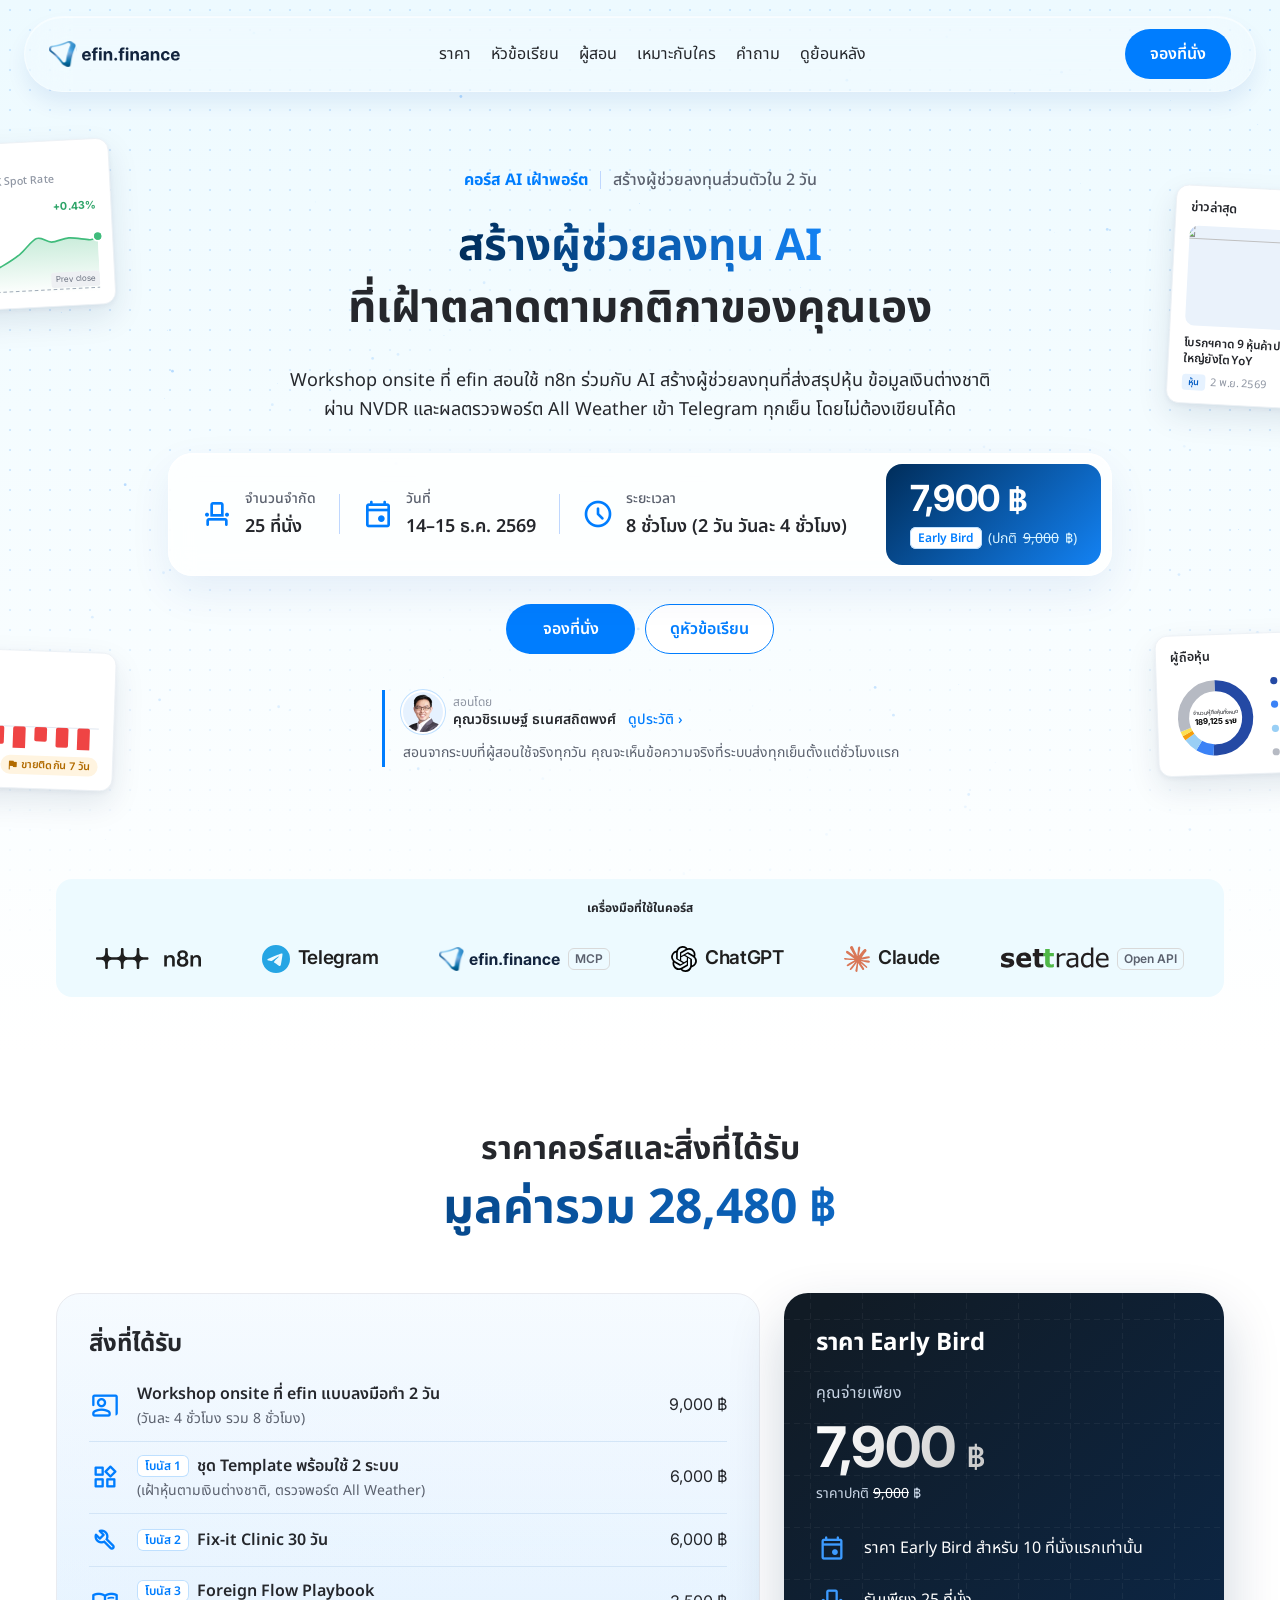
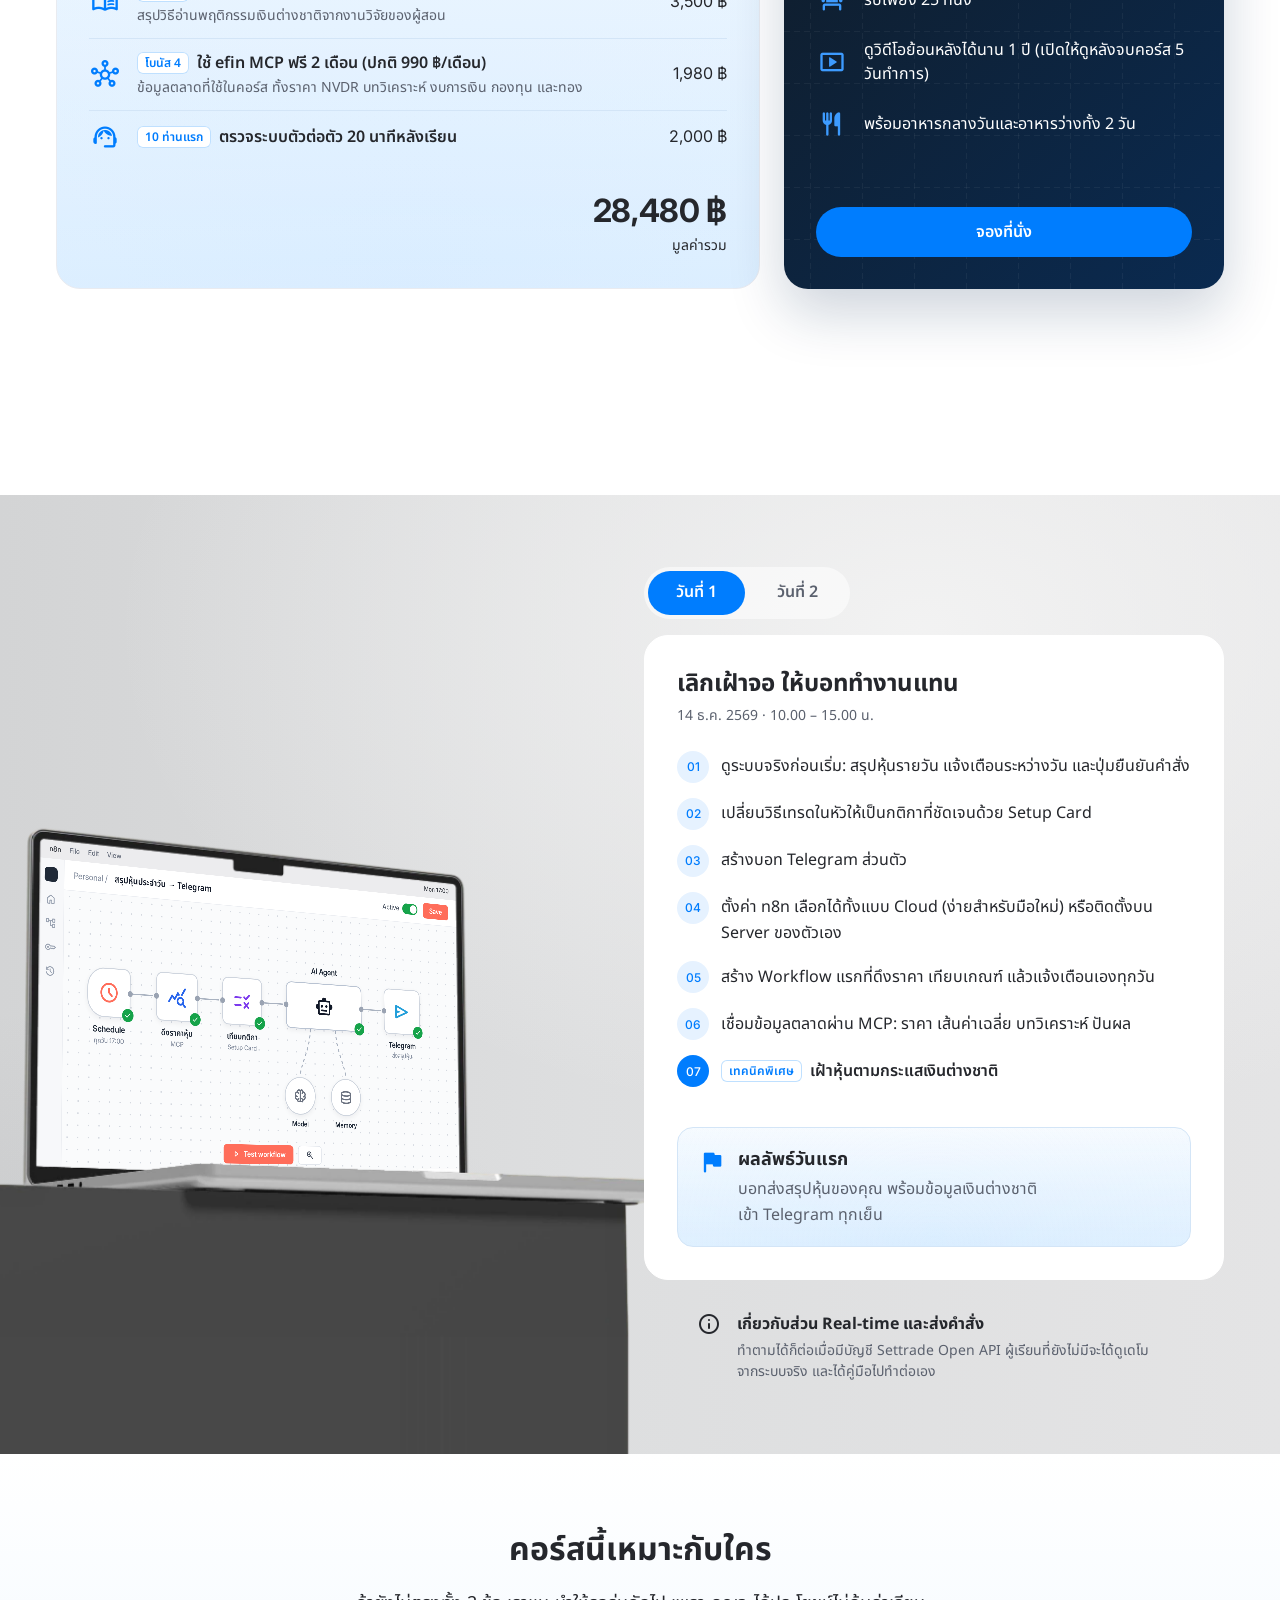
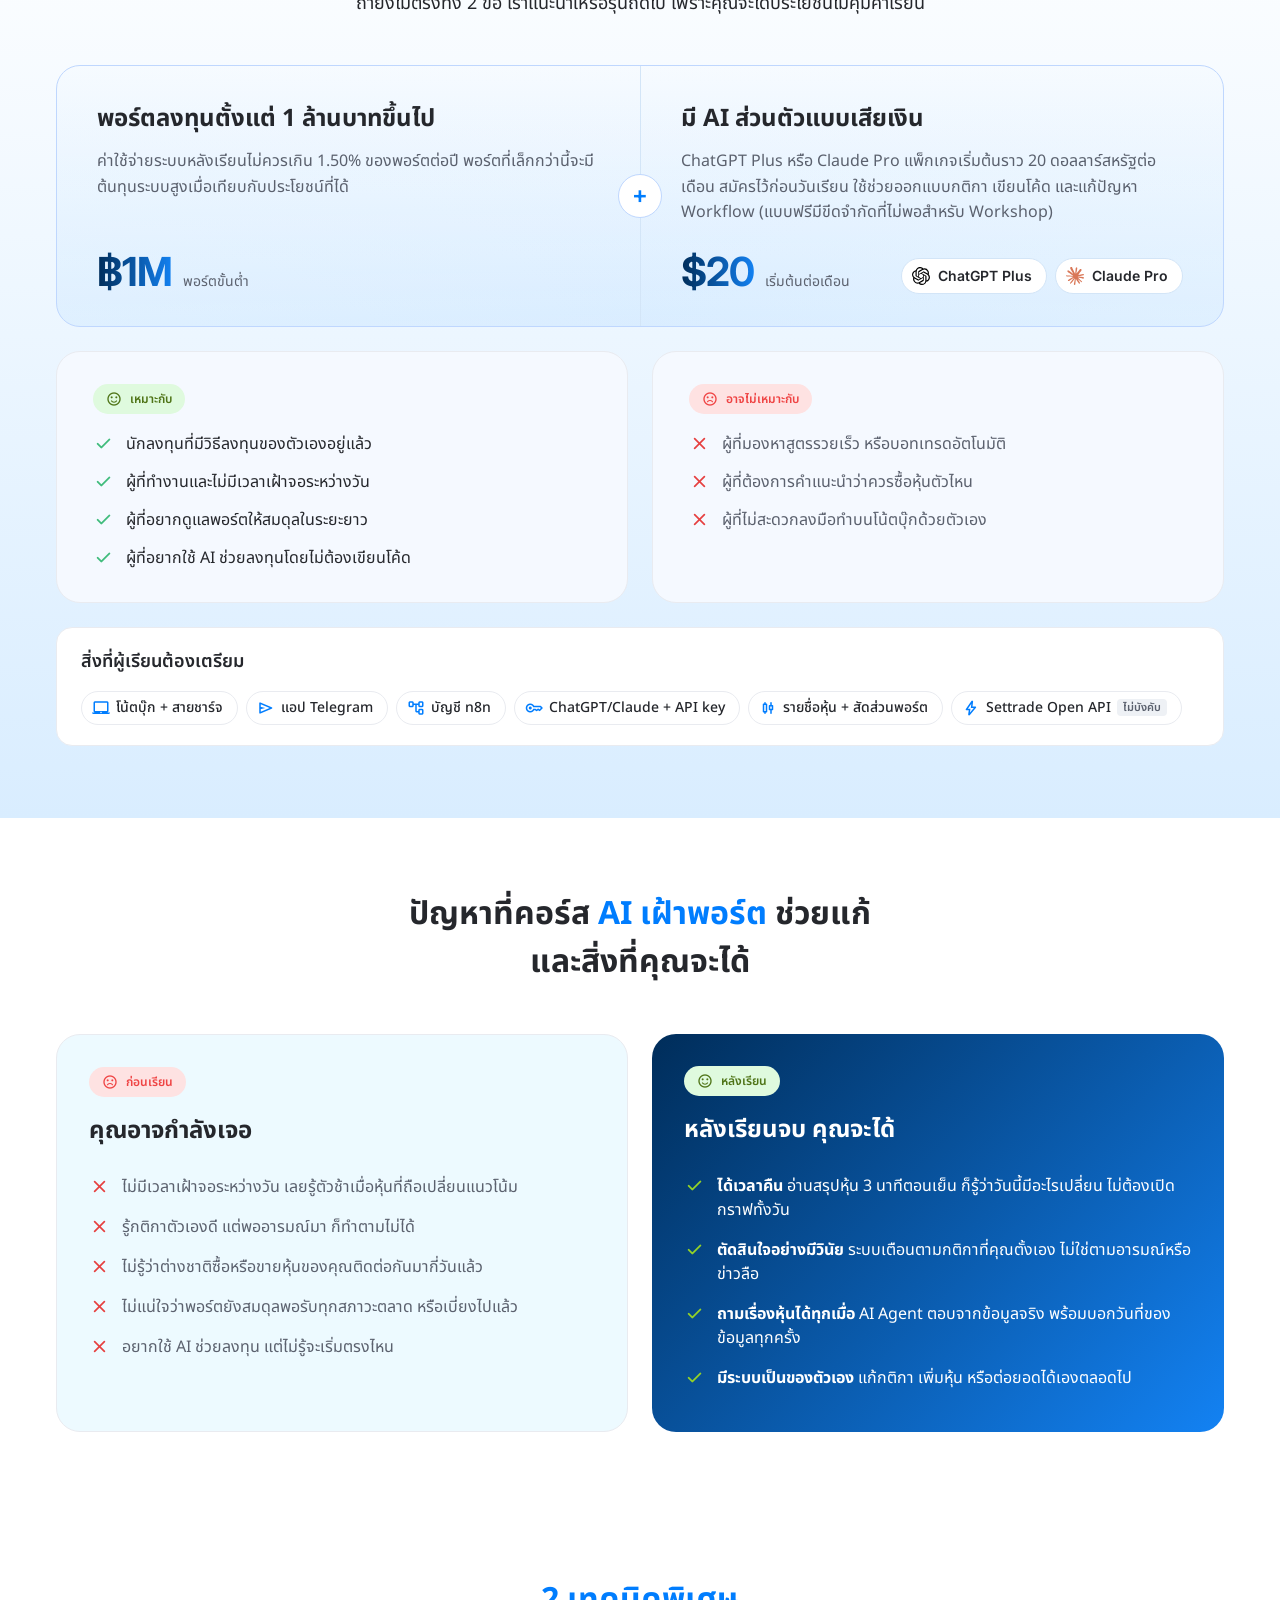
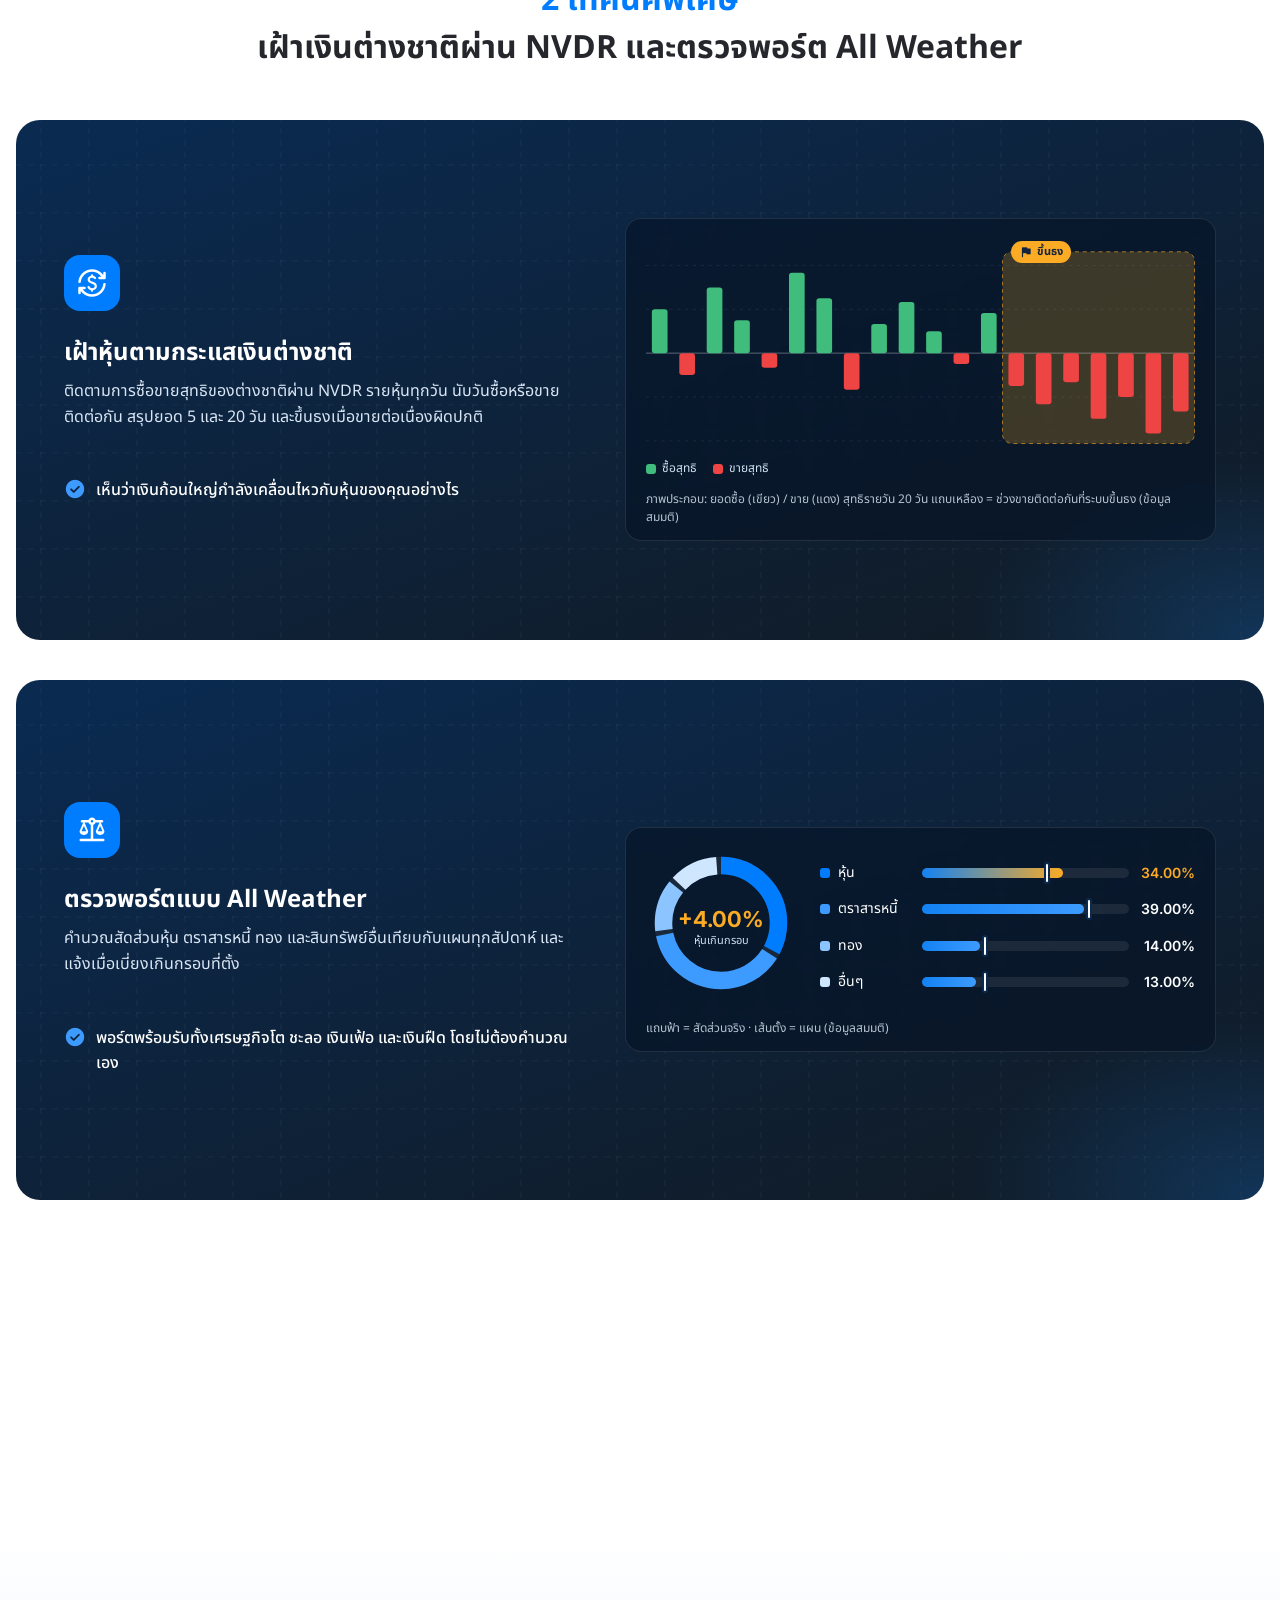
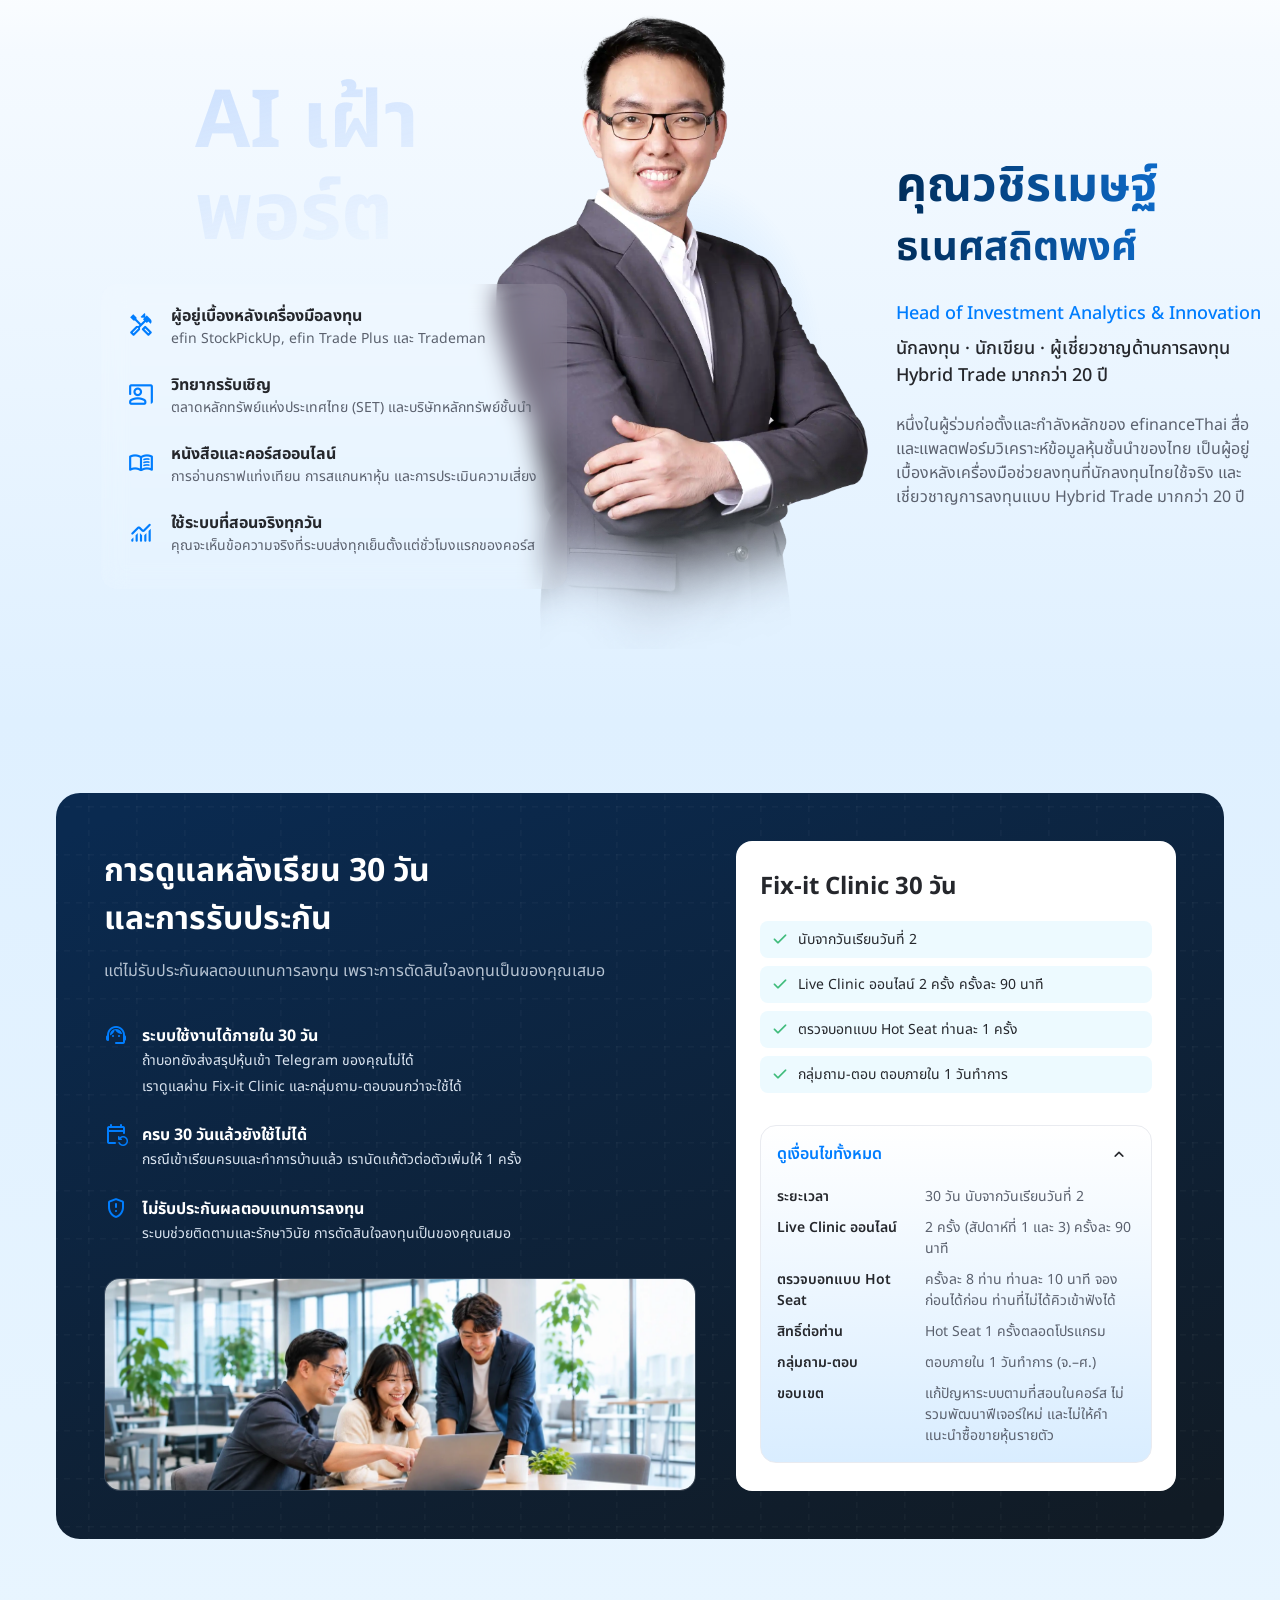
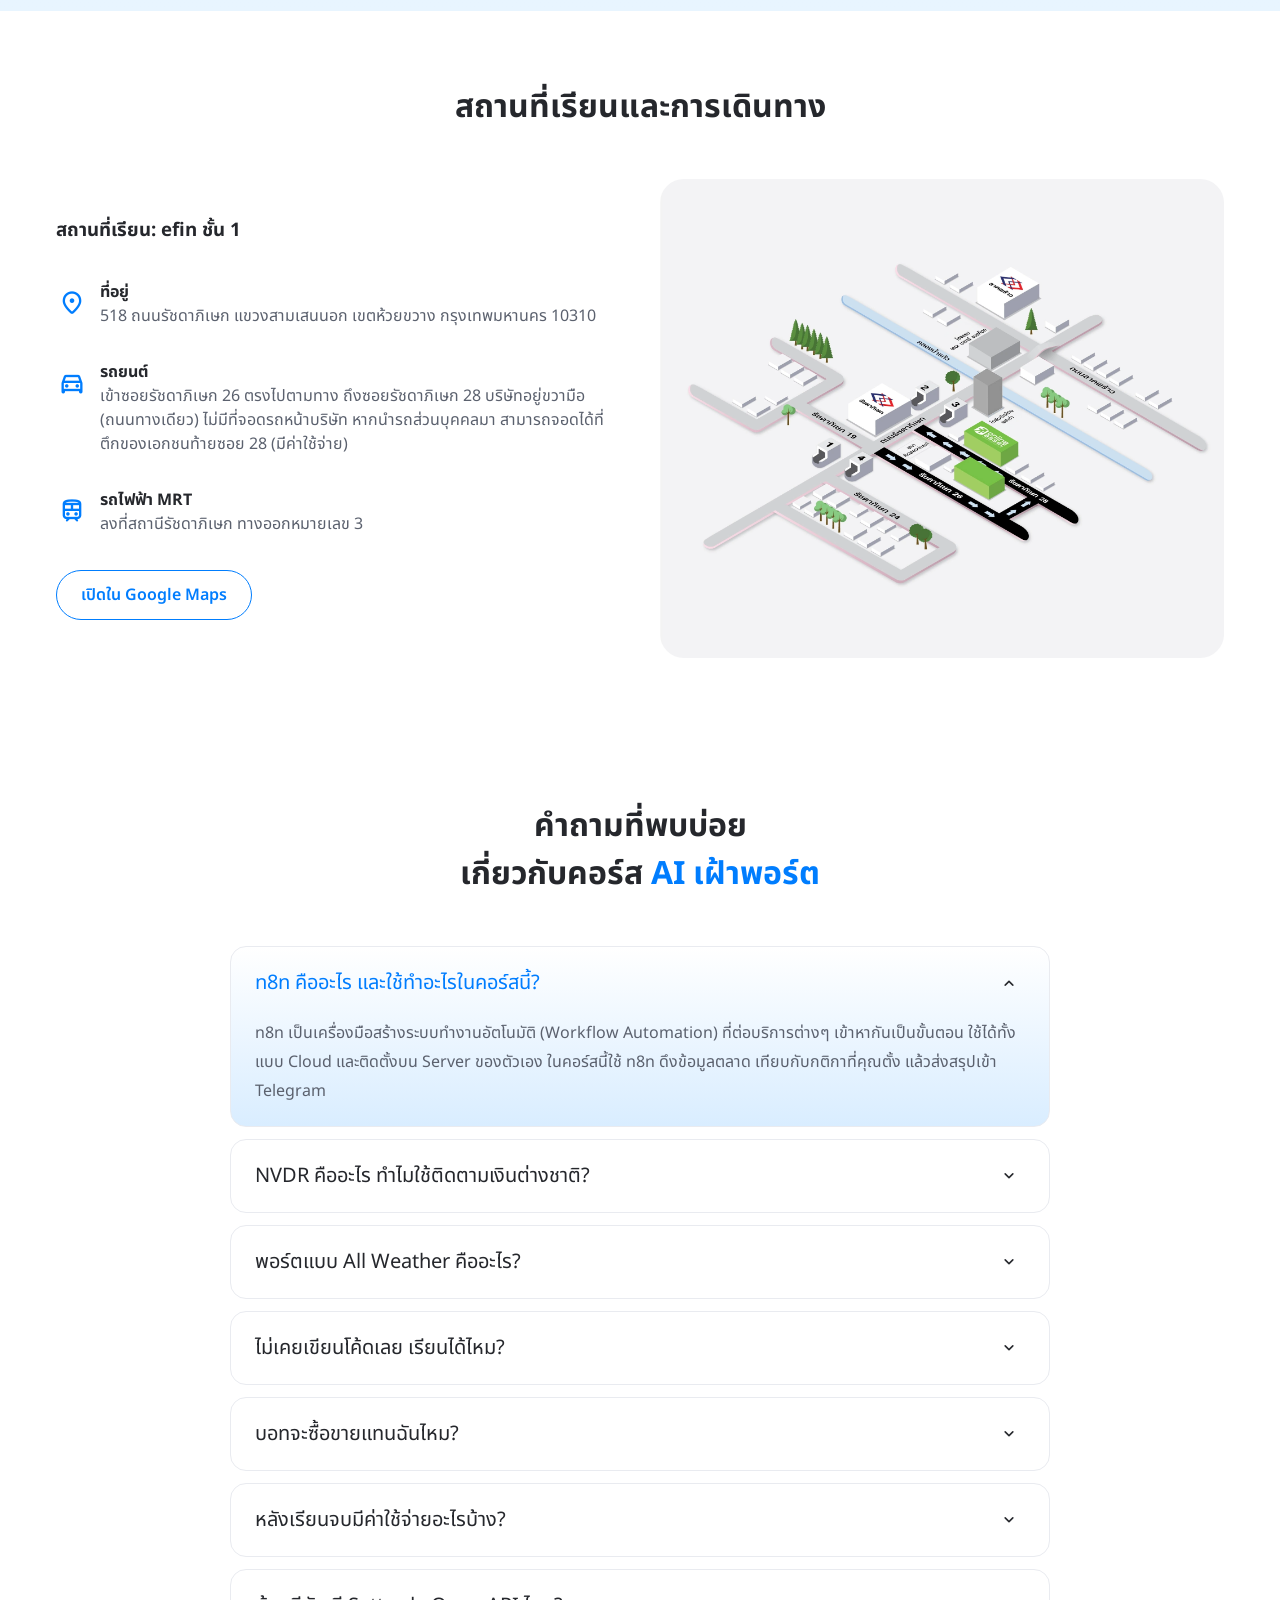
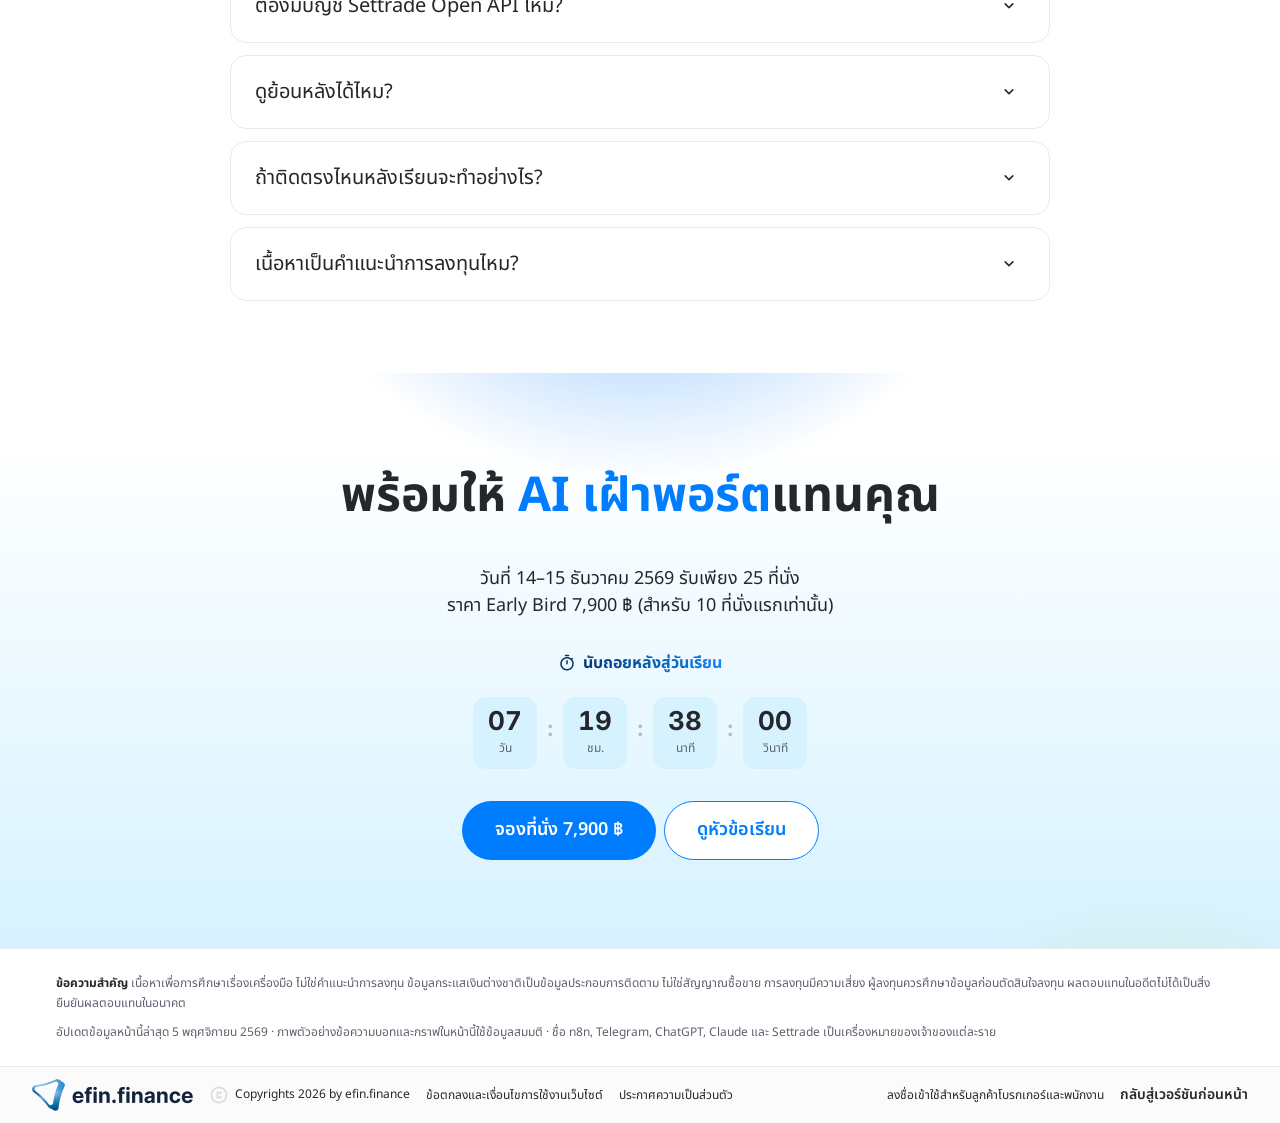
==== commit b407bb47: "Refine guarantee icons, clinic checks and flag timing - Guarantee list icons: support_agent, event_r" ====
--- a/index.html
+++ b/index.html
@@ -216,7 +216,6 @@
         <a href="#fit">เหมาะกับใคร</a>
         <a href="#faq">คำถาม</a>
         <a href="#" data-link="pending">ดูย้อนหลัง</a>
-        <a class="btn btn--primary btn--block" href="#" data-link="pending">จองที่นั่ง</a>
     </div>
     <main>
         <section id="top" class="hero">
@@ -841,21 +840,21 @@
                             </p>
                             <ul class="guarantee-list">
                                 <li class="g-item">
-                                    <span class="ms ms--fill" aria-hidden="true">check_circle</span>
+                                    <span class="ms" aria-hidden="true">support_agent</span>
                                     <div>
                                         <b>ระบบใช้งานได้ภายใน 30 วัน</b>
                                         <span>ถ้าบอทยังส่งสรุปหุ้นเข้า Telegram ของคุณไม่ได้<br />เราดูแลผ่าน Fix-it Clinic และกลุ่มถาม-ตอบจนกว่าจะใช้ได้</span>
                                     </div>
                                 </li>
                                 <li class="g-item">
-                                    <span class="ms ms--fill" aria-hidden="true">check_circle</span>
+                                    <span class="ms" aria-hidden="true">event_repeat</span>
                                     <div>
                                         <b>ครบ 30 วันแล้วยังใช้ไม่ได้</b>
                                         <span>กรณีเข้าเรียนครบและทำการบ้านแล้ว เรานัดแก้ตัวต่อตัวเพิ่มให้ 1 ครั้ง</span>
                                     </div>
                                 </li>
-                                <li class="g-item g-item--muted">
-                                    <span class="ms ms--fill" aria-hidden="true">do_not_disturb_on</span>
+                                <li class="g-item">
+                                    <span class="ms" aria-hidden="true">gpp_maybe</span>
                                     <div>
                                         <b>ไม่รับประกันผลตอบแทนการลงทุน</b>
                                         <span>ระบบช่วยติดตามและรักษาวินัย การตัดสินใจลงทุนเป็นของคุณเสมอ</span>
@@ -873,19 +872,19 @@
                             <h3 class="clinic-title">Fix-it Clinic 30 วัน</h3>
                             <ul class="clinic-points">
                                 <li>
-                                    <span class="ms" aria-hidden="true">check_circle</span>
+                                    <span class="ms" aria-hidden="true">check</span>
                                     นับจากวันเรียนวันที่ 2
                                 </li>
                                 <li>
-                                    <span class="ms" aria-hidden="true">check_circle</span>
+                                    <span class="ms" aria-hidden="true">check</span>
                                     Live Clinic ออนไลน์ 2 ครั้ง ครั้งละ 90 นาที
                                 </li>
                                 <li>
-                                    <span class="ms" aria-hidden="true">check_circle</span>
+                                    <span class="ms" aria-hidden="true">check</span>
                                     ตรวจบอทแบบ Hot Seat ท่านละ 1 ครั้ง
                                 </li>
                                 <li>
-                                    <span class="ms" aria-hidden="true">check_circle</span>
+                                    <span class="ms" aria-hidden="true">check</span>
                                     กลุ่มถาม-ตอบ ตอบภายใน 1 วันทำการ
                                 </li>
                             </ul>
--- a/assets/css/style.css
+++ b/assets/css/style.css
@@ -3880,10 +3880,11 @@
     transition: transform .55s cubic-bezier(.2, .8, .2, 1) calc(var(--i) * 35ms);
 }
 
+/* กล่อง + ป้ายขึ้นธง: โผล่ต่อทันทีหลังแท่งสุดท้ายงอกเสร็จ (แท่งที่ 20 เริ่ม .665s + .55s = 1.215s) เห็นครบที่ 1.6s (เดิม 2.1s) */
 .js [data-chart] .fc-band,
 .js [data-chart] .fc-flag {
     opacity: 0;
-    transition: opacity .5s ease 1.6s;
+    transition: opacity .35s ease 1.25s;
 }
 
 .js [data-chart] .aw-seg {
@@ -4200,10 +4201,6 @@
     color: #dbe5f1;
 }
 
-.g-item--muted .ms {
-    color: var(--color-on-dark-muted);
-}
-
 /* เฟรมภาพใต้ list: แสดงทุกจอ · สูงอย่างน้อย 160 · ตอนเปิดเงื่อนไขทั้งหมด (ค่าเริ่มต้น) ยืดเติมที่ว่างจนสูงเท่าการ์ดขาว
    จอ ≥768 (วางซ้ายขวา): หุบเงื่อนไข = ซ่อนภาพ (การ์ดเตี้ยลง ไม่มีที่ว่างให้เติม) · ≤767 (คอลัมน์เดียว) แสดงตลอด */
 .guarantee-media {
@@ -4278,7 +4275,7 @@
 }
 
 .clinic-points .ms {
-    color: var(--color-primary);
+    color: var(--color-success-green); /* check เส้นเปล่าสีเขียว ไม่มีวงกลม (แบบเดียวกับ "เหมาะกับ") */
     font-size: 20px;
 }
 
@@ -5053,9 +5050,7 @@
         padding-bottom: 72px;
     } */
 
-    .back-top {
-        bottom: 88px;
-    }
+    /* ไม่มีแถบจองด้านล่างแล้ว → ปุ่มกลับขึ้นบนใช้ตำแหน่งเดียวกับจอใหญ่ (ขวา 24 ล่าง 32) แทนการยกขึ้นเหนือแถบ (เดิม 88) */
 }
 
 @media (max-width: 900px) {
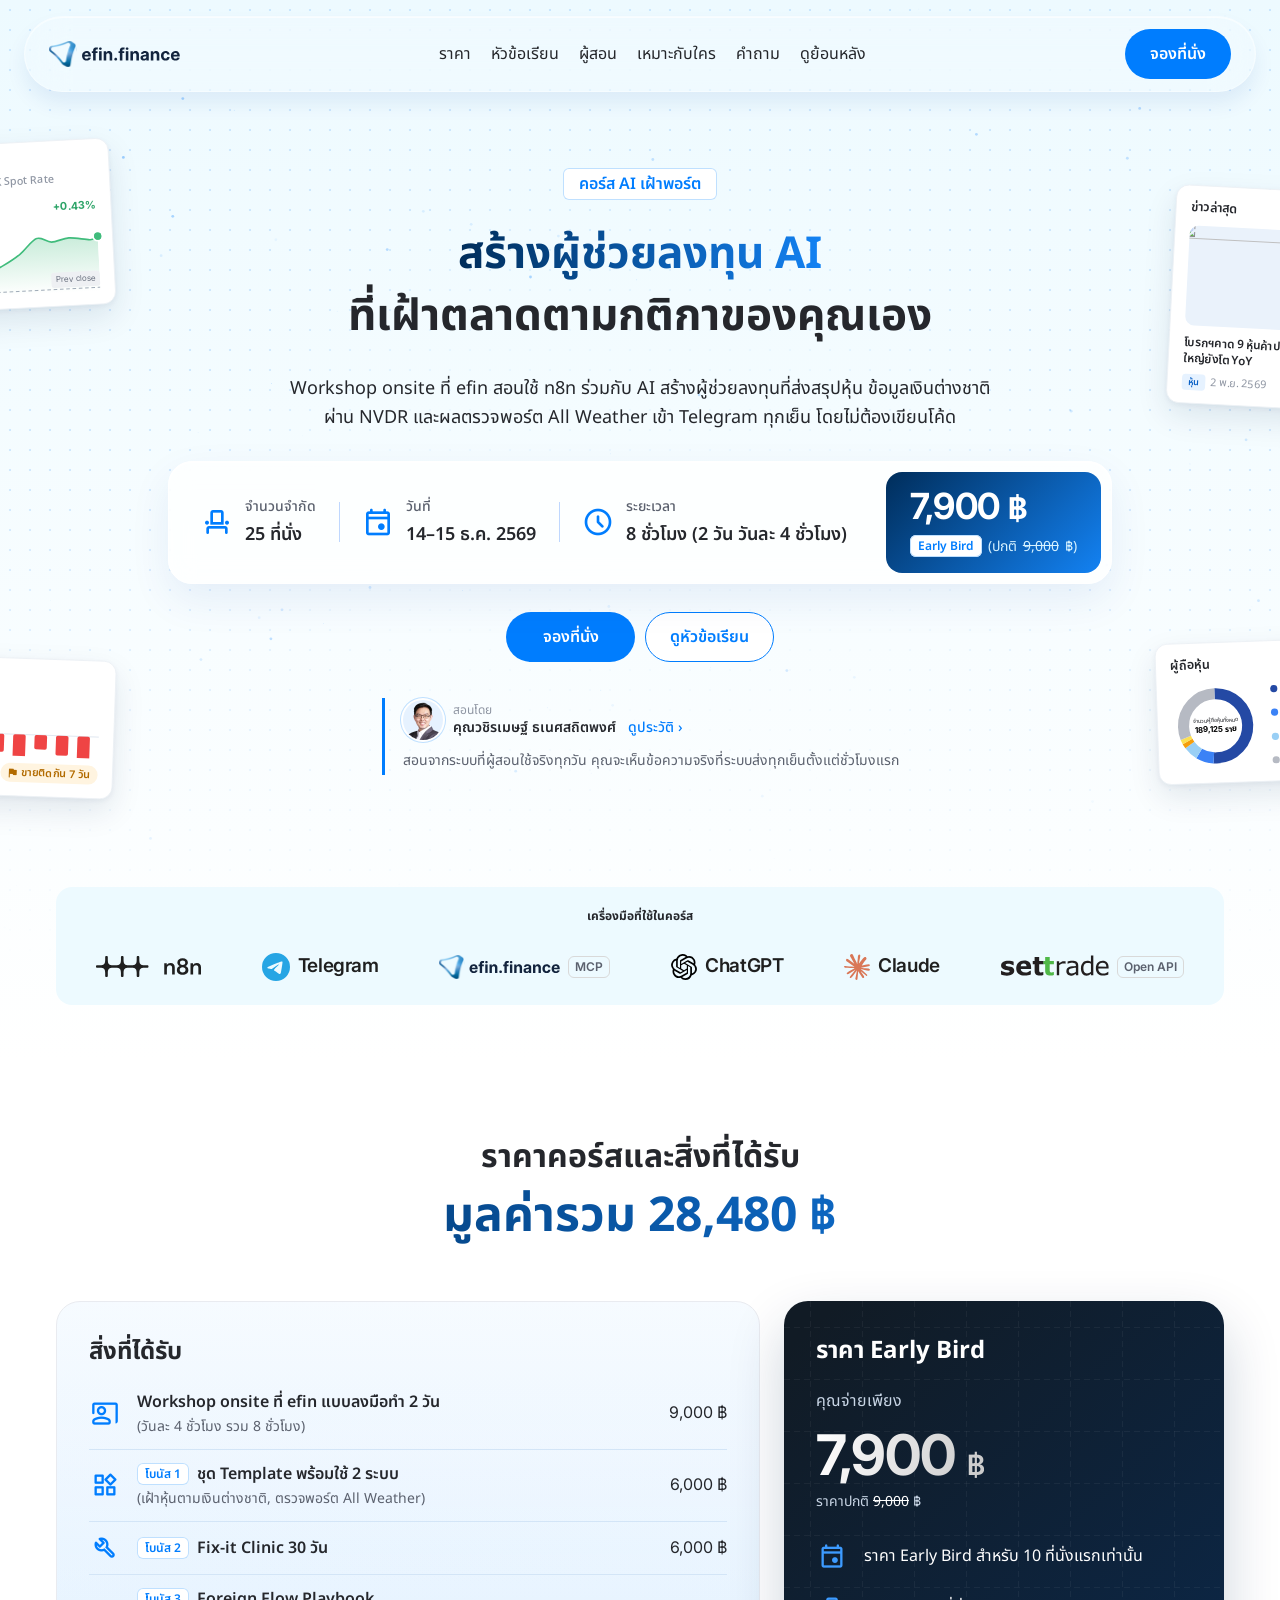
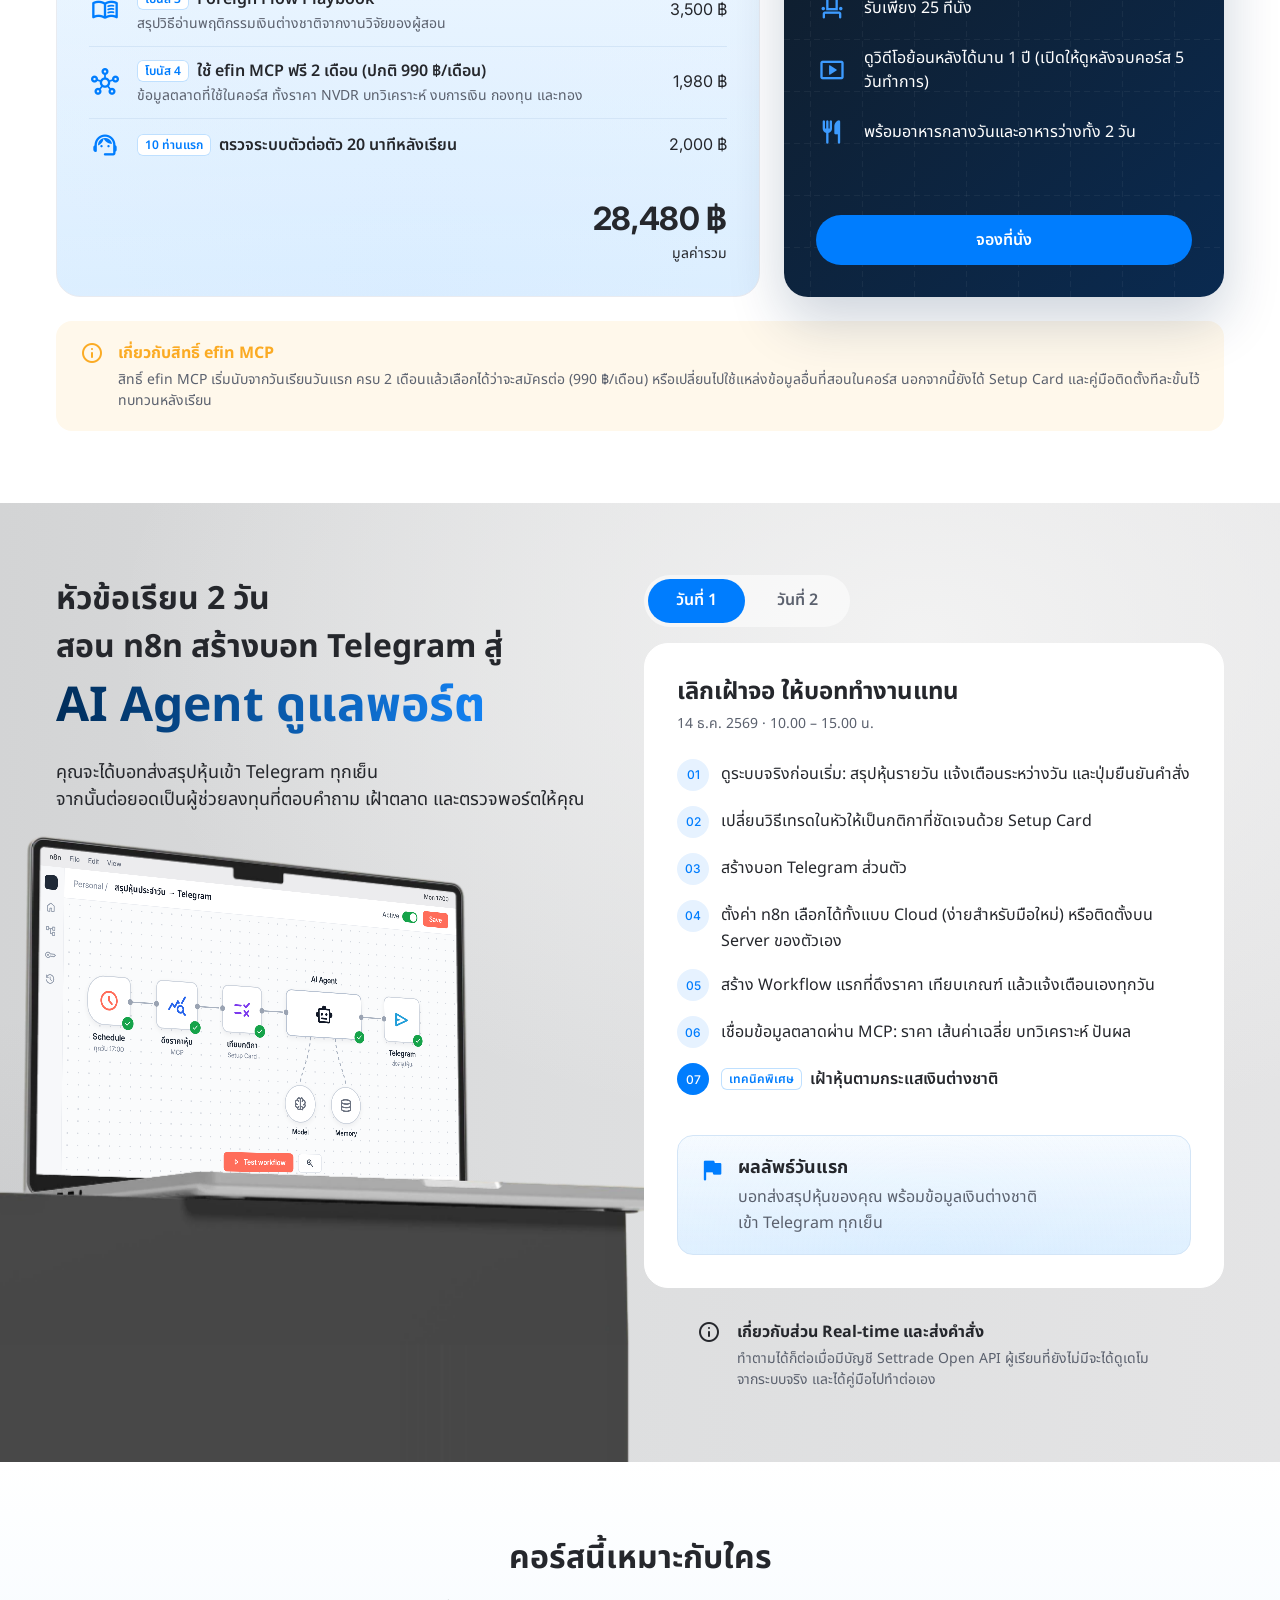
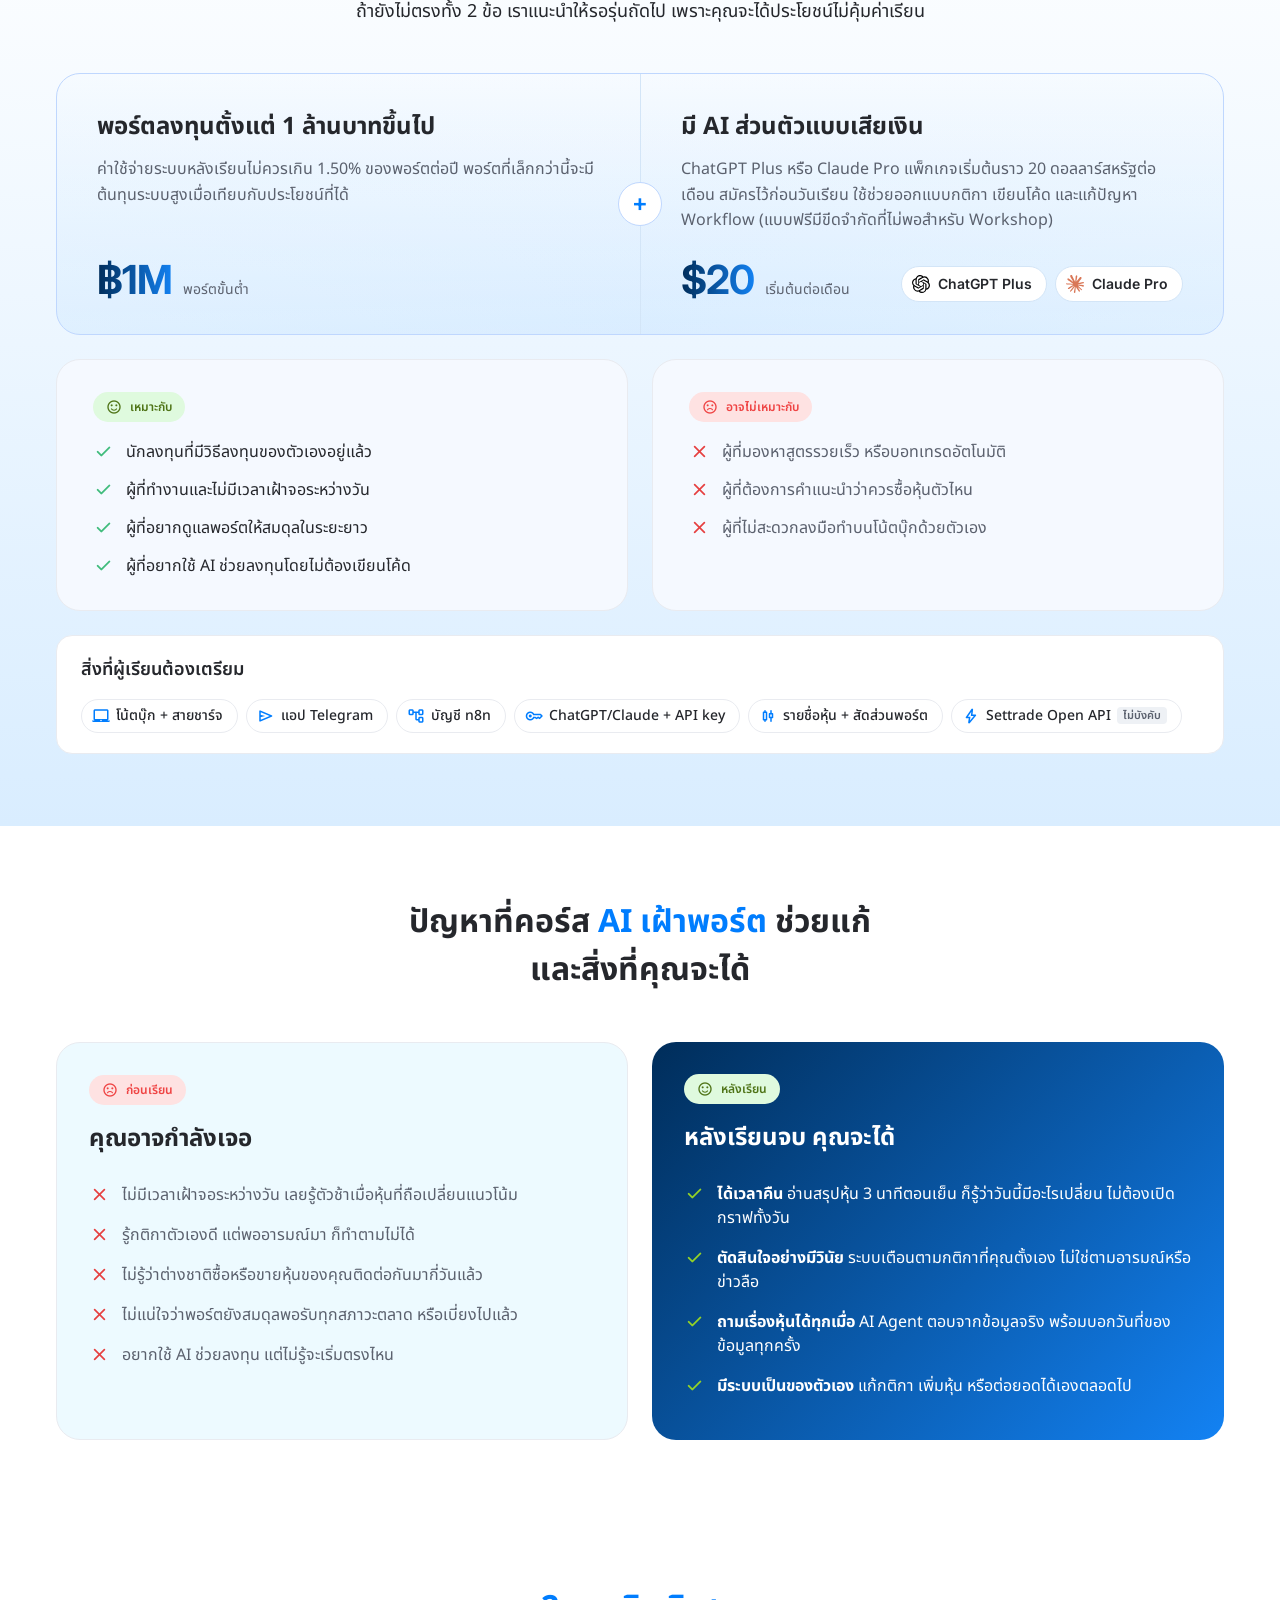
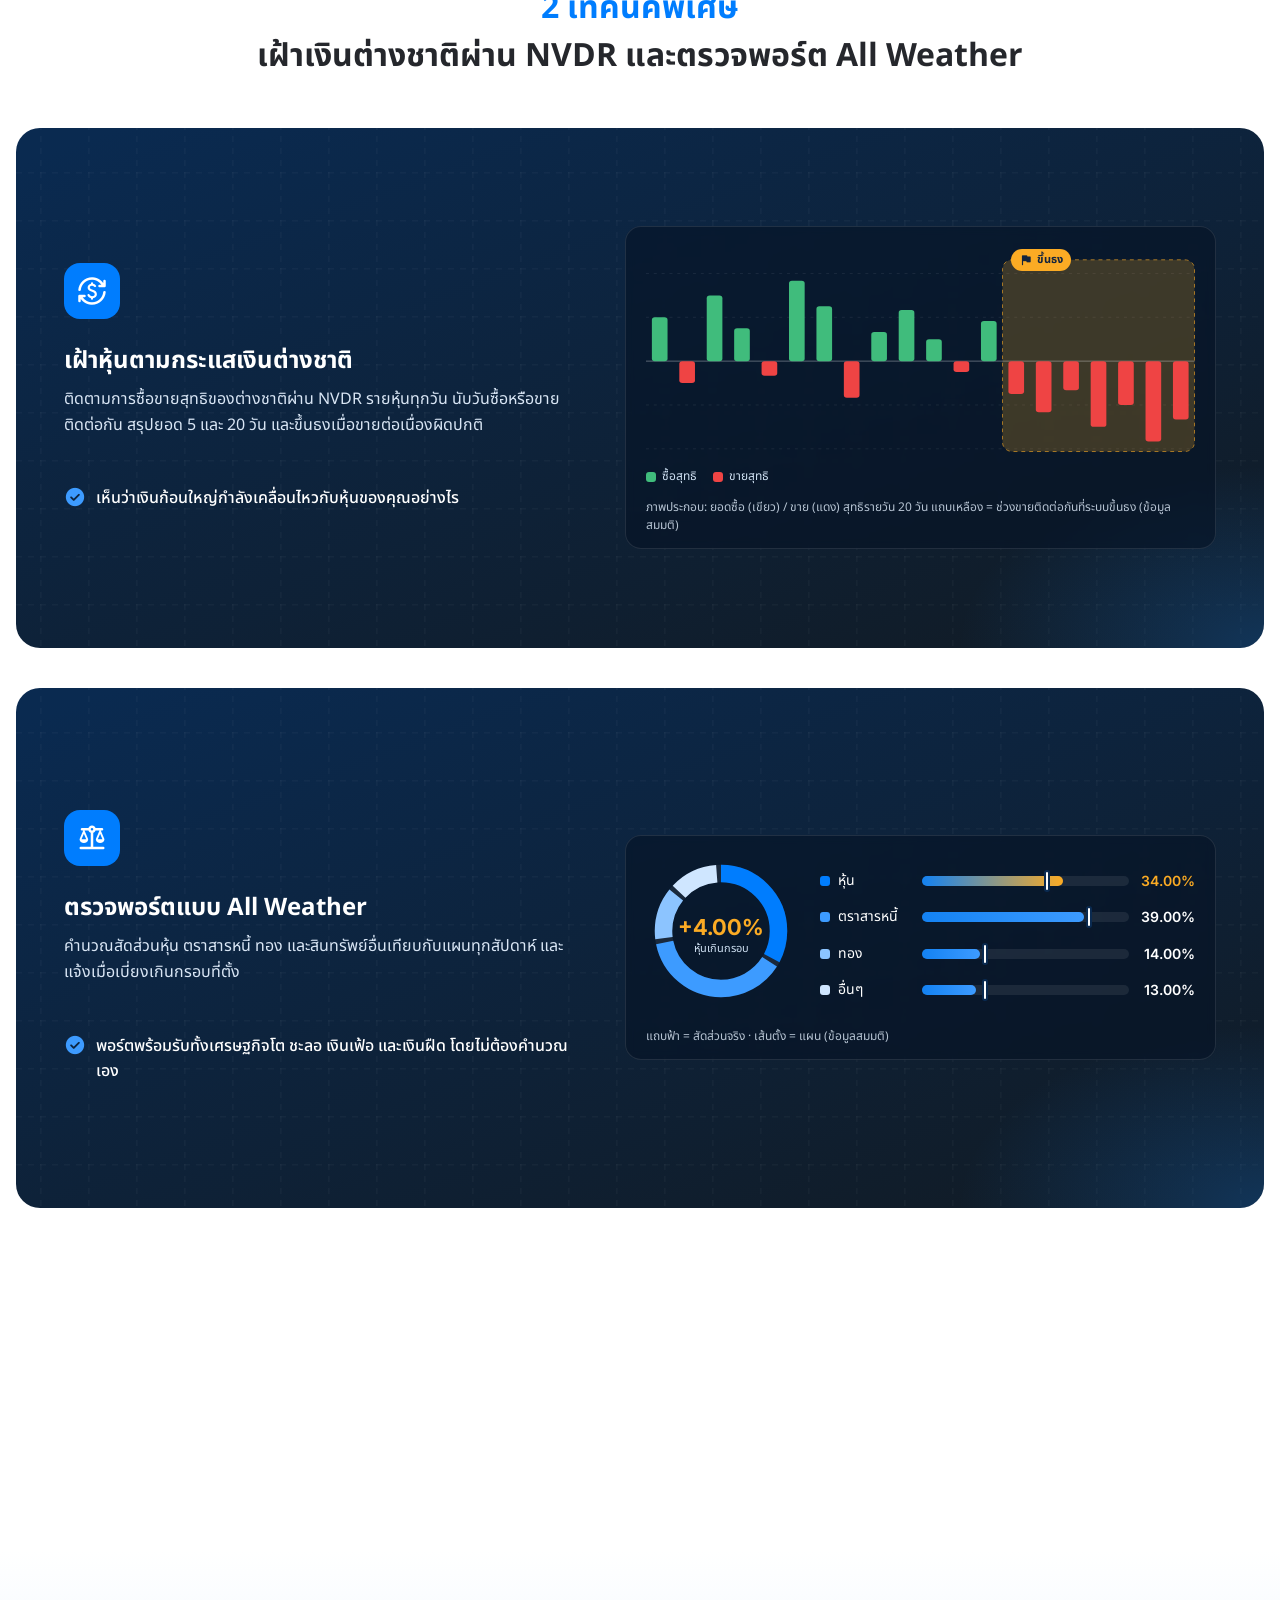
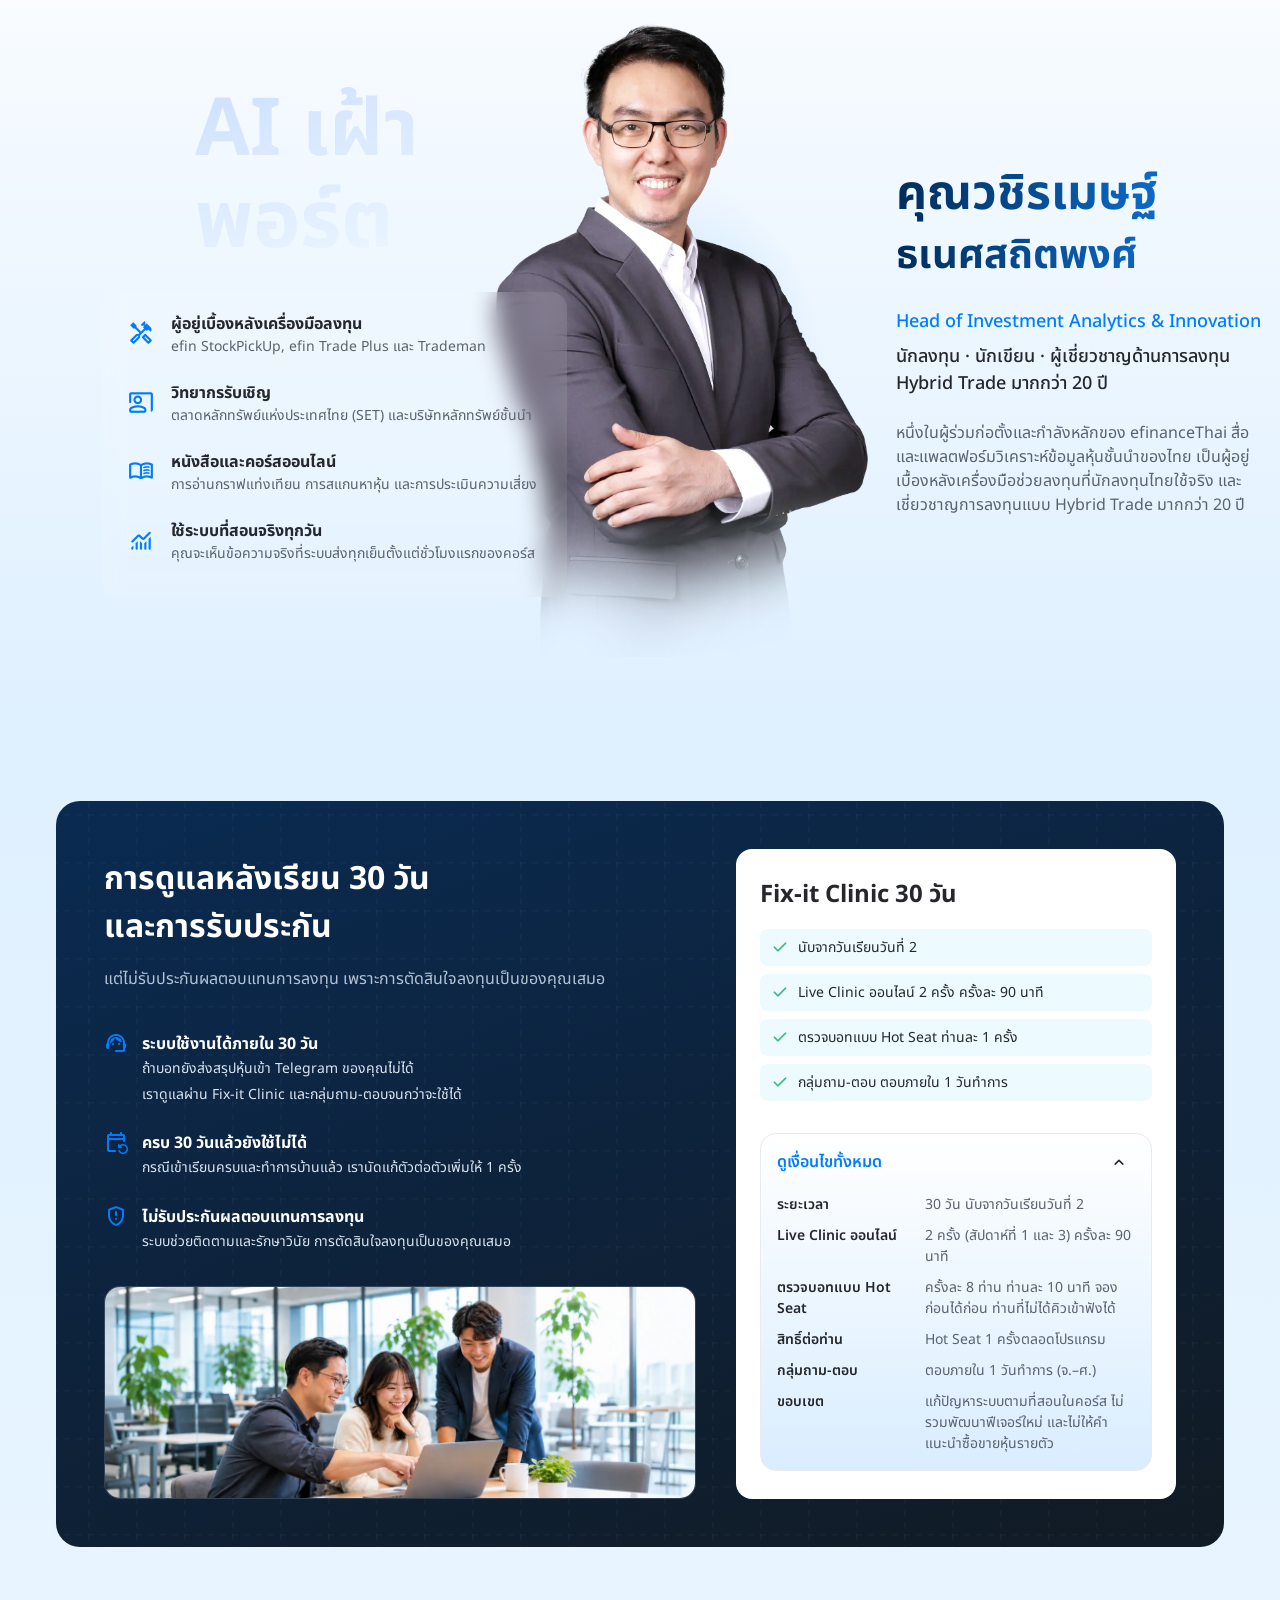
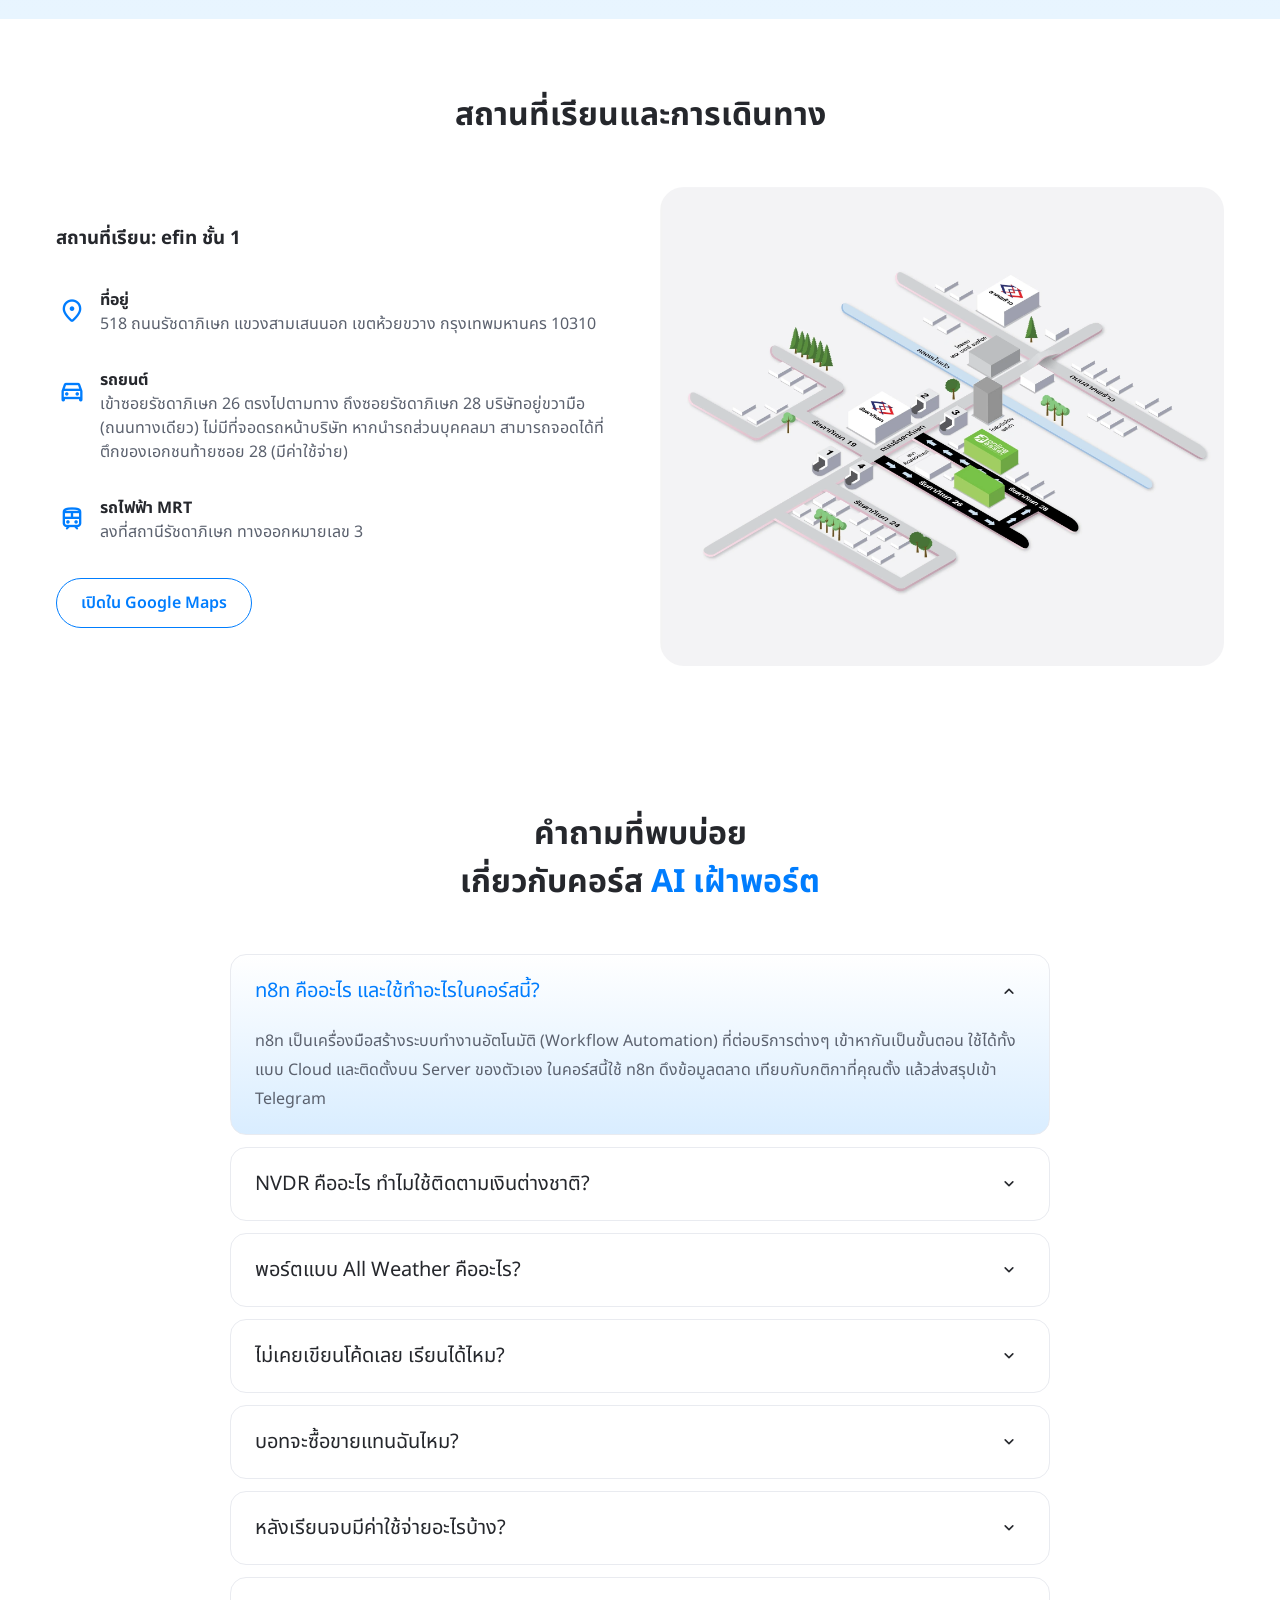
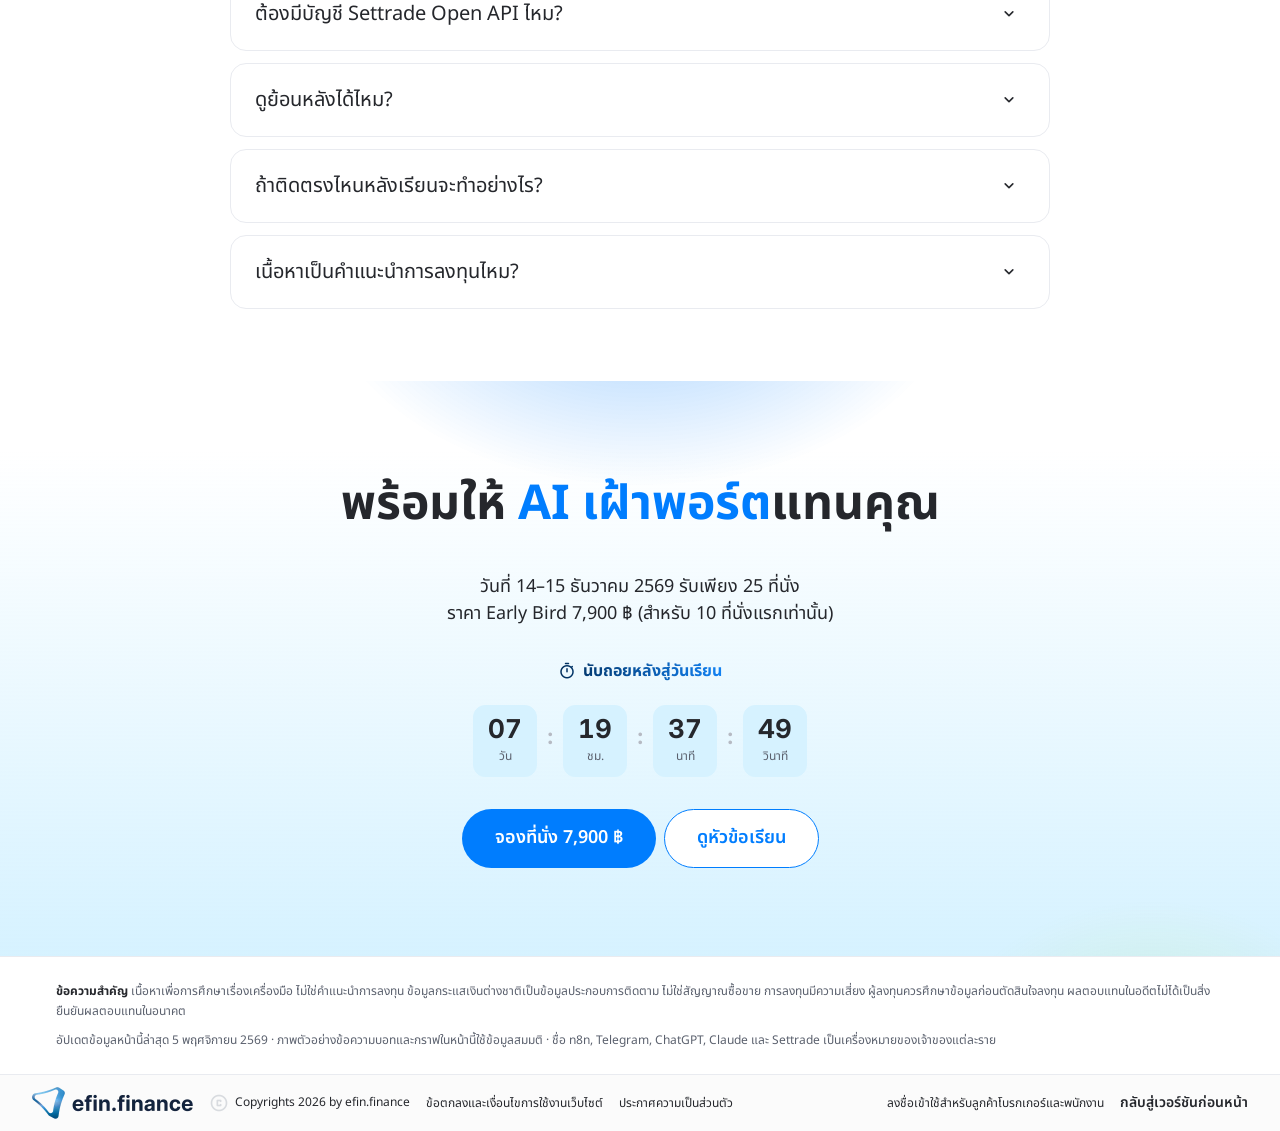
==== commit b2900d35: "Wire booking links, GTM tracking and SEO; restyle hero badge - Point all 5 "จองที่นั่ง" buttons to t" ====
--- a/index.html
+++ b/index.html
@@ -4,9 +4,27 @@
 <head>
     <meta charset="utf-8" />
     <meta name="viewport" content="width=device-width, initial-scale=1, viewport-fit=cover" />
+    <!-- Google Tag Manager (2 container ชุดเดียวกับ efin.finance · GA4 G-64Z29NL936 โหลดผ่าน GTM)
+         ถ้าหน้านี้วางใน template ที่โหลด GTM 2 ตัวนี้อยู่แล้ว (เช่น template RoboLab) ให้ลบบล็อกนี้และ noscript ใต้ <body> ออก ห้ามติดซ้ำ
+         โหลดเฉพาะบนโดเมน efin.finance เพื่อไม่ให้ยอดจาก localhost / Vercel preview ไปปนใน GA4 จริง -->
+    <script>
+        window.dataLayer = window.dataLayer || [];
+        if (/(^|\.)efin\.finance$/.test(location.hostname)) {
+            (function(w,d,s,l,i){w[l]=w[l]||[];w[l].push({'gtm.start':
+            new Date().getTime(),event:'gtm.js'});var f=d.getElementsByTagName(s)[0],
+            j=d.createElement(s),dl=l!='dataLayer'?'&l='+l:'';j.async=true;j.src=
+            'https://www.googletagmanager.com/gtm.js?id='+i+dl;f.parentNode.insertBefore(j,f);
+            })(window,document,'script','dataLayer','GTM-WSRTCKZF');
+            (function(w,d,s,l,i){w[l]=w[l]||[];w[l].push({'gtm.start':
+            new Date().getTime(),event:'gtm.js'});var f=d.getElementsByTagName(s)[0],
+            j=d.createElement(s),dl=l!='dataLayer'?'&l='+l:'';j.async=true;j.src=
+            'https://www.googletagmanager.com/gtm.js?id='+i+dl;f.parentNode.insertBefore(j,f);
+            })(window,document,'script','dataLayer','GTM-PSM4BRWX');
+        }
+    </script>
+    <!-- End Google Tag Manager -->
     <title>คอร์ส AI เฝ้าพอร์ต: สอน n8n สร้างผู้ช่วยลงทุนผ่าน Telegram</title>
-    <meta name="description"
-        content="คอร์ส AI ลงมือทำ 2 วัน 14–15 ธ.ค. 2569 สอน n8n สร้างผู้ช่วยลงทุนส่งสรุปหุ้น เงินต่างชาติ NVDR และตรวจพอร์ต All Weather เข้า Telegram Early Bird 7,900 บาท" />
+    <meta name="description" content="คอร์ส AI ลงมือทำ 2 วัน 14–15 ธ.ค. 2569 สอน n8n สร้างผู้ช่วยลงทุนส่งสรุปหุ้น เงินต่างชาติ NVDR และตรวจพอร์ต All Weather เข้า Telegram Early Bird 7,900 บาท" />
     <meta name="robots" content="index, follow" />
     <link rel="canonical" href="https://www.efin.finance/th/efincourse/ai-portfolio-watch-dec2026" />
     <meta property="og:url" content="https://www.efin.finance/th/efincourse/ai-portfolio-watch-dec2026" />
@@ -14,20 +32,19 @@
     <meta property="og:locale" content="th_TH" />
     <meta property="og:site_name" content="efin.finance" />
     <meta property="og:title" content="คอร์ส AI เฝ้าพอร์ต: สอน n8n สร้างผู้ช่วยลงทุนผ่าน Telegram" />
-    <meta property="og:description"
-        content="คอร์ส AI ลงมือทำ 2 วัน 14–15 ธ.ค. 2569 สอน n8n สร้างผู้ช่วยลงทุนส่งสรุปหุ้น เงินต่างชาติ NVDR และตรวจพอร์ต All Weather เข้า Telegram Early Bird 7,900 บาท" />
+    <meta property="og:description" content="คอร์ส AI ลงมือทำ 2 วัน 14–15 ธ.ค. 2569 สอน n8n สร้างผู้ช่วยลงทุนส่งสรุปหุ้น เงินต่างชาติ NVDR และตรวจพอร์ต All Weather เข้า Telegram Early Bird 7,900 บาท" />
     <meta name="twitter:card" content="summary_large_image" />
     <meta name="twitter:title" content="คอร์ส AI เฝ้าพอร์ต: สอน n8n สร้างผู้ช่วยลงทุนผ่าน Telegram" />
-    <meta name="twitter:description"
-        content="คอร์ส AI ลงมือทำ 2 วัน 14–15 ธ.ค. 2569 สอน n8n สร้างผู้ช่วยลงทุนส่งสรุปหุ้น เงินต่างชาติ NVDR และตรวจพอร์ต All Weather เข้า Telegram Early Bird 7,900 บาท" />
+    <meta name="twitter:description" content="คอร์ส AI ลงมือทำ 2 วัน 14–15 ธ.ค. 2569 สอน n8n สร้างผู้ช่วยลงทุนส่งสรุปหุ้น เงินต่างชาติ NVDR และตรวจพอร์ต All Weather เข้า Telegram Early Bird 7,900 บาท" />
     <meta name="theme-color" content="#edfaff" />
-    <link rel="icon" href="assets/icon.svg" type="image/svg+xml" />
+    <link rel="icon" href="https://www.efin.finance/shared/assets/favicon.ico" sizes="16x16 32x32 48x48" type="image/x-icon" />
+    <link rel="apple-touch-icon" href="https://www.efin.finance/shared/assets/apple-icon.png" sizes="180x180" type="image/png" />
     <link rel="preconnect" href="https://fonts.googleapis.com" />
     <link rel="preconnect" href="https://fonts.gstatic.com" crossorigin />
-    <link rel="stylesheet"
-        href="https://fonts.googleapis.com/css2?family=Inter:wght@500;600;700&family=Noto+Sans+Thai:wght@300;400;500;600;700&display=swap" />
-    <link rel="stylesheet"
-        href="https://fonts.googleapis.com/css2?family=Material+Symbols+Rounded:opsz,wght,FILL,GRAD@24,400,0..1,0&display=block" />
+    <link rel="stylesheet" href="https://fonts.googleapis.com/css2?family=Inter:wght@500;600;700&family=Noto+Sans+Thai:wght@300;400;500;600;700&display=swap" />
+    <!-- ฟอนต์ไอคอน: โหลดเฉพาะ 47 ไอคอนที่ใช้ในหน้า (icon_names เรียงตามตัวอักษร) ~10 KB แทนชุดเต็ม ~540 KB
+         เพิ่มไอคอนใหม่ในหน้าเมื่อไร ต้องเพิ่มชื่อในรายการนี้ด้วย ไม่งั้นจะแสดงเป็นตัวหนังสือ -->
+    <link rel="stylesheet" href="https://fonts.googleapis.com/css2?family=Material+Symbols+Rounded:opsz,wght,FILL,GRAD@24,400,0..1,0&icon_names=account_tree,arrow_upward,balance,bolt,build,candlestick_chart,check,check_circle,chevron_right,close,co_present,copyright,currency_exchange,database,directions_car,event,event_repeat,event_seat,flag,gpp_maybe,handyman,history,home,hub,info,key,keyboard_arrow_down,laptop_mac,location_on,menu_book,monitoring,neurology,play_arrow,query_stats,restaurant,rule,schedule,send,sentiment_dissatisfied,sentiment_satisfied,smart_display,smart_toy,support_agent,timer,train,widgets,zoom_in&display=block" />
     <link rel="stylesheet" href="assets/css/tokens.css" />
     <link rel="stylesheet" href="assets/css/style.css" />
     <script>
@@ -36,6 +53,10 @@
 </head>
 
 <body class="has-bottom-bar">
+    <!-- Google Tag Manager (noscript) -->
+    <noscript><iframe src="https://www.googletagmanager.com/ns.html?id=GTM-WSRTCKZF" height="0" width="0" style="display:none;visibility:hidden"></iframe></noscript>
+    <noscript><iframe src="https://www.googletagmanager.com/ns.html?id=GTM-PSM4BRWX" height="0" width="0" style="display:none;visibility:hidden"></iframe></noscript>
+    <!-- End Google Tag Manager (noscript) -->
     <script type="application/ld+json">
       {
         "@context": "https://schema.org",
@@ -193,14 +214,14 @@
                     src="assets/images/efin-logo-nav.svg" />
             </a>
             <nav class="nav-links" aria-label="เมนูหน้า">
-                <a href="#price">ราคา</a>
-                <a href="#curriculum">หัวข้อเรียน</a>
-                <a href="#teacher">ผู้สอน</a>
-                <a href="#fit">เหมาะกับใคร</a>
-                <a href="#faq">คำถาม</a>
-                <a href="#" data-link="pending">ดูย้อนหลัง</a>
+                <a href="#price" data-gtm="cta_aipw_nav_price">ราคา</a>
+                <a href="#curriculum" data-gtm="cta_aipw_nav_curriculum">หัวข้อเรียน</a>
+                <a href="#teacher" data-gtm="cta_aipw_nav_teacher">ผู้สอน</a>
+                <a href="#fit" data-gtm="cta_aipw_nav_fit">เหมาะกับใคร</a>
+                <a href="#faq" data-gtm="cta_aipw_nav_faq">คำถาม</a>
+                <a href="#" data-link="pending" data-gtm="cta_aipw_nav_replay">ดูย้อนหลัง</a>
             </nav>
-            <div class="nav-actions"><a class="btn btn--primary" href="#" data-link="pending">จองที่นั่ง</a></div>
+            <div class="nav-actions"><a class="btn btn--primary" href="https://www.efin.finance/th/efincourse/ai-portfolio-watch-dec2026/payment" data-gtm="cta_aipw_nav_book" data-book="nav">จองที่นั่ง</a></div>
             <button type="button" class="hamburger" aria-label="เปิดเมนู" aria-expanded="false"
                 aria-controls="mobile-nav">
                 <span></span>
@@ -209,13 +230,14 @@
             </button>
         </div>
     </header>
+    <!-- เมนูมือถือ: แท็ก data-gtm ชื่อเดียวกับเมนูบน (นับรวมเป็นปุ่มเดียวกัน แยกอุปกรณ์ได้ใน GA4) -->
     <div id="mobile-nav" class="mobile-nav">
-        <a href="#price">ราคา</a>
-        <a href="#curriculum">หัวข้อเรียน</a>
-        <a href="#teacher">ผู้สอน</a>
-        <a href="#fit">เหมาะกับใคร</a>
-        <a href="#faq">คำถาม</a>
-        <a href="#" data-link="pending">ดูย้อนหลัง</a>
+        <a href="#price" data-gtm="cta_aipw_nav_price">ราคา</a>
+        <a href="#curriculum" data-gtm="cta_aipw_nav_curriculum">หัวข้อเรียน</a>
+        <a href="#teacher" data-gtm="cta_aipw_nav_teacher">ผู้สอน</a>
+        <a href="#fit" data-gtm="cta_aipw_nav_fit">เหมาะกับใคร</a>
+        <a href="#faq" data-gtm="cta_aipw_nav_faq">คำถาม</a>
+        <a href="#" data-link="pending" data-gtm="cta_aipw_nav_replay">ดูย้อนหลัง</a>
     </div>
     <main>
         <section id="top" class="hero">
@@ -264,7 +286,7 @@
             <div class="hero-stage">
                 <div class="hero-inner">
                     <!-- prettier-ignore -->
-                    <p class="hero-eyebrow" data-anim="fade-up"><b>คอร์ส AI เฝ้าพอร์ต</b><i class="hero-eyebrow-sep" aria-hidden="true"></i><span>สร้างผู้ช่วยลงทุนส่วนตัวใน 2 วัน</span></p>
+                    <p class="hero-eyebrow tag tag--soft tag--base" data-anim="fade-up">คอร์ส AI เฝ้าพอร์ต</p>
                     <h1 class="hero-title" data-anim="fade-up"><span class="grad-text">สร้างผู้ช่วยลงทุน AI</span><span
                             class="hero-title-rest">ที่เฝ้าตลาดตามกติกาของคุณเอง</span></h1>
                     <p class="hero-desc" data-anim="fade-up">
@@ -283,8 +305,8 @@
                         </div>
                     </div>
                     <div class="hero-cta" data-anim="fade-up">
-                        <a class="btn btn--primary" href="#" data-link="pending">จองที่นั่ง</a>
-                        <a href="#curriculum" class="btn btn--outline">ดูหัวข้อเรียน</a>
+                        <a class="btn btn--primary" href="https://www.efin.finance/th/efincourse/ai-portfolio-watch-dec2026/payment" data-gtm="cta_aipw_hero_book" data-book="hero">จองที่นั่ง</a>
+                        <a href="#curriculum" class="btn btn--outline" data-gtm="cta_aipw_hero_curriculum">ดูหัวข้อเรียน</a>
                     </div>
                     <a href="#teacher" class="hero-trust" data-anim="fade-up">
                         <span class="trust-by">
@@ -424,7 +446,7 @@
                                 <span>พร้อมอาหารกลางวันและอาหารว่างทั้ง 2 วัน</span>
                             </li>
                         </ul>
-                        <a class="btn btn--primary btn--block plan-cta" href="#" data-link="pending">จองที่นั่ง</a>
+                        <a class="btn btn--primary btn--block plan-cta" href="https://www.efin.finance/th/efincourse/ai-portfolio-watch-dec2026/payment" data-gtm="cta_aipw_price_book" data-book="price">จองที่นั่ง</a>
                     </aside>
                 </div>
                 <div class="info-box" data-anim="fade-up">
@@ -1119,7 +1141,7 @@
                     </div>
                 </div>
                 <div class="finalcta-btns" data-anim="fade-up">
-                    <a class="btn btn--primary btn--lg" href="#" data-link="pending">
+                    <a class="btn btn--primary btn--lg" href="https://www.efin.finance/th/efincourse/ai-portfolio-watch-dec2026/payment" data-gtm="cta_aipw_closing_book" data-book="closing">
                         จองที่นั่ง 7,900 ฿
                     </a>
                     <a href="#curriculum" class="btn btn--outline btn--lg">ดูหัวข้อเรียน</a>
@@ -1172,13 +1194,13 @@
     <button type="button" class="back-top" aria-label="กลับขึ้นด้านบน" tabindex="-1">
         <span class="ms" aria-hidden="true">arrow_upward</span>
     </button>
-    <!-- <div class="bottom-bar" role="region" aria-label="จองที่นั่ง">
+    <div class="bottom-bar" role="region" aria-label="จองที่นั่ง">
         <div>
             <b>7,900 ฿</b>
             <small>Early Bird สำหรับ 10 ที่นั่งแรก</small>
         </div>
-        <a class="btn btn--primary" href="#" data-link="pending">จองที่นั่ง</a>
-    </div> -->
+        <a class="btn btn--primary" href="https://www.efin.finance/th/efincourse/ai-portfolio-watch-dec2026/payment" data-gtm="cta_aipw_sticky_book" data-book="mobile_bar">จองที่นั่ง</a>
+    </div>
     <script src="assets/js/main.js" defer></script>
 </body>
 
--- a/assets/css/style.css
+++ b/assets/css/style.css
@@ -312,6 +312,14 @@
 }
 
 /* soft = พื้นขาว ตัวน้ำเงินหนา เส้นขอบฟ้าอ่อน */
+
+/* ขนาด: .tag ค่าเริ่ม = sm (12px · padding 2/8 · สูง 22) ใช้กับ Early Bird / โบนัส
+   .tag--base = ขนาดปกติ (16px --text-md · padding 4/16 · สูง 32) ใช้กับ badge ชื่อคอร์สใน hero */
+.tag--base {
+    padding: 4px 16px;
+    font-size: var(--text-md);
+}
+
 .tag--warn {
     background: var(--color-warning-bg);
     color: #b26b00;
@@ -1261,7 +1269,7 @@
     }
 }
 
-/* ≤575: ไม่มีการ์ดลอย (แคบเกิน การ์ดไปทับป้ายหัวข้อ/หัวข้อ) */
+/* ≤575: ไม่มีการ์ดลอย (จอแคบเกิน) */
 @media (max-width: 575px) {
     .hero > .hero-floats {
         display: none;
@@ -1806,31 +1814,10 @@
 }
 
 /* eyebrow เหนือหัวข้อ hero (ผู้ใช้ขอเฉพาะจุดนี้) · สองโทน: ชื่อคอร์สน้ำเงินหนา | คำอธิบายสีรอง คั่นด้วยเส้นสั้นแบบการ์ดขาว */
+/* badge ชื่อคอร์ส: ใช้ .tag .tag--soft ชุดเดียวกับ Early Bird / โบนัส (หน้าตาทั้งหมดมาจาก .tag) · ที่นี่แค่จัดวาง */
 .hero-eyebrow {
-    display: flex;
-    flex-wrap: wrap;
-    align-items: center;
-    justify-content: center;
-    gap: 4px 12px;
+    align-self: center; /* .tag ตั้งค่าเริ่ม flex-start */
     margin-bottom: -4px; /* ห่างหัวข้อ 24px (gap 28 − 4) */
-    font-size: var(--text-md);
-    line-height: 1.5;
-}
-
-.hero-eyebrow b {
-    font-weight: 700;
-    color: var(--color-primary);
-}
-
-.hero-eyebrow span {
-    font-weight: 500;
-    color: var(--color-text-secondary);
-}
-
-.hero-eyebrow-sep {
-    width: 1px;
-    height: 18px;
-    background: #bfd7fe;
 }
 
 .hero-title {
@@ -5019,7 +5006,8 @@
         align-items: center;
         justify-content: space-between;
         gap: 12px;
-        padding: 10px 16px 14px;
+        /* ขอบล่างบวกพื้นที่ home indicator ของ iPhone (ต้องมี viewport-fit=cover ใน meta viewport) */
+        padding: 10px 16px calc(14px + env(safe-area-inset-bottom, 0px));
         background: #fffffff2;
         -webkit-backdrop-filter: blur(16px);
         backdrop-filter: blur(16px);
@@ -5046,11 +5034,14 @@
         min-width: 160px;
     }
 
-    /* body.has-bottom-bar {
-        padding-bottom: 72px;
-    } */
-
-    /* ไม่มีแถบจองด้านล่างแล้ว → ปุ่มกลับขึ้นบนใช้ตำแหน่งเดียวกับจอใหญ่ (ขวา 24 ล่าง 32) แทนการยกขึ้นเหนือแถบ (เดิม 88) */
+    body.has-bottom-bar {
+        padding-bottom: calc(72px + env(safe-area-inset-bottom, 0px));
+    }
+
+    /* ปุ่มกลับขึ้นบนยกขึ้นเหนือแถบจอง */
+    .back-top {
+        bottom: calc(88px + env(safe-area-inset-bottom, 0px));
+    }
 }
 
 @media (max-width: 900px) {
@@ -5429,9 +5420,11 @@
     }
 }
 
-/* ≤575px — hero: ตัด padding ซ้ายขวาของ .hero-inner (เดิม 16 จาก ≤900) ให้เนื้อหากว้างเต็ม container */
+/* ≤575px — hero: ตัด padding ซ้ายขวาของ .hero-inner (เดิม 16 จาก ≤900) ให้เนื้อหากว้างเต็ม container
+   padding บน 80 เท่าจอ 991px (ค่าจาก ≤1280) */
 @media (max-width: 575px) {
     .hero-inner {
+        padding-top: 80px;
         padding-left: 0;
         padding-right: 0;
     }
@@ -5488,16 +5481,6 @@
     .disclosure summary {
         font-size: 14px;
         padding: 14px 12px;
-    }
-
-    /* hero eyebrow: ย่อให้อยู่บรรทัดเดียว */
-    .hero-eyebrow {
-        gap: 4px 10px;
-        font-size: 13px;
-    }
-
-    .hero-eyebrow-sep {
-        height: 14px;
     }
 
     .hero {
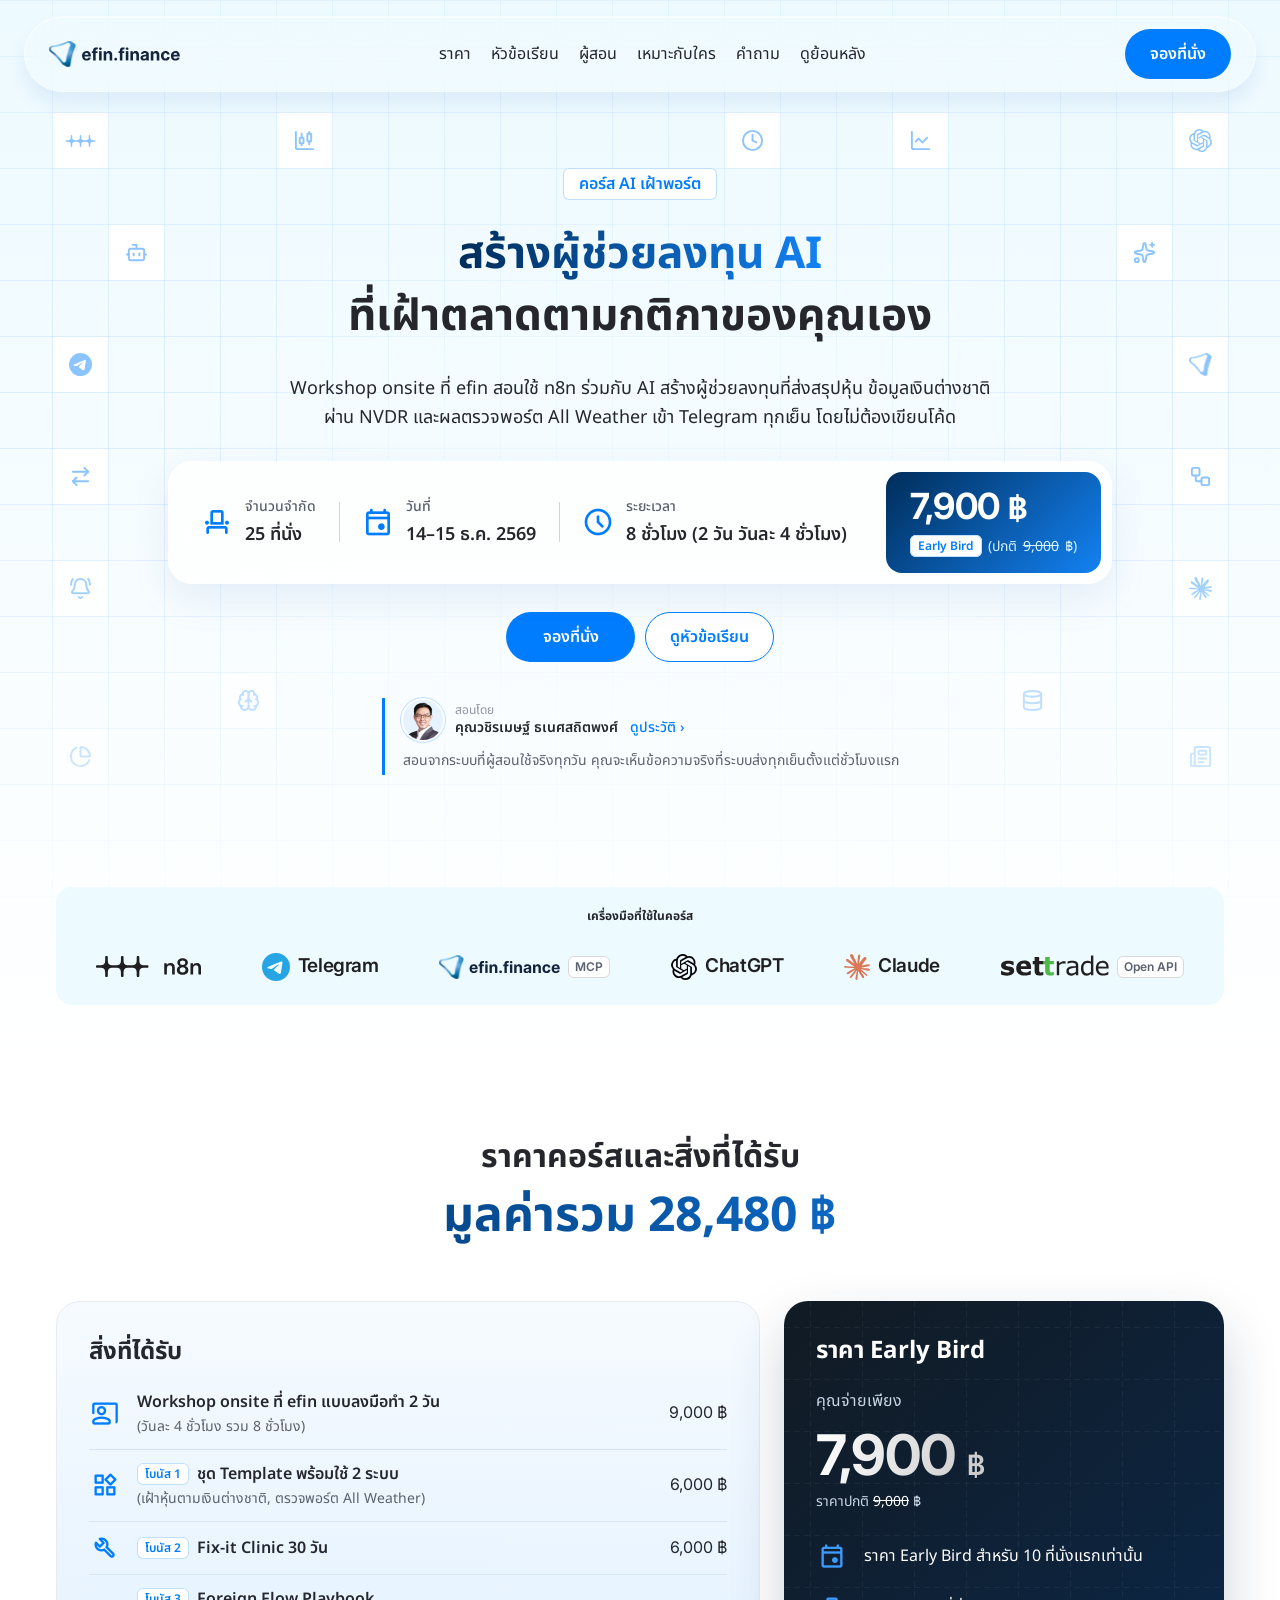
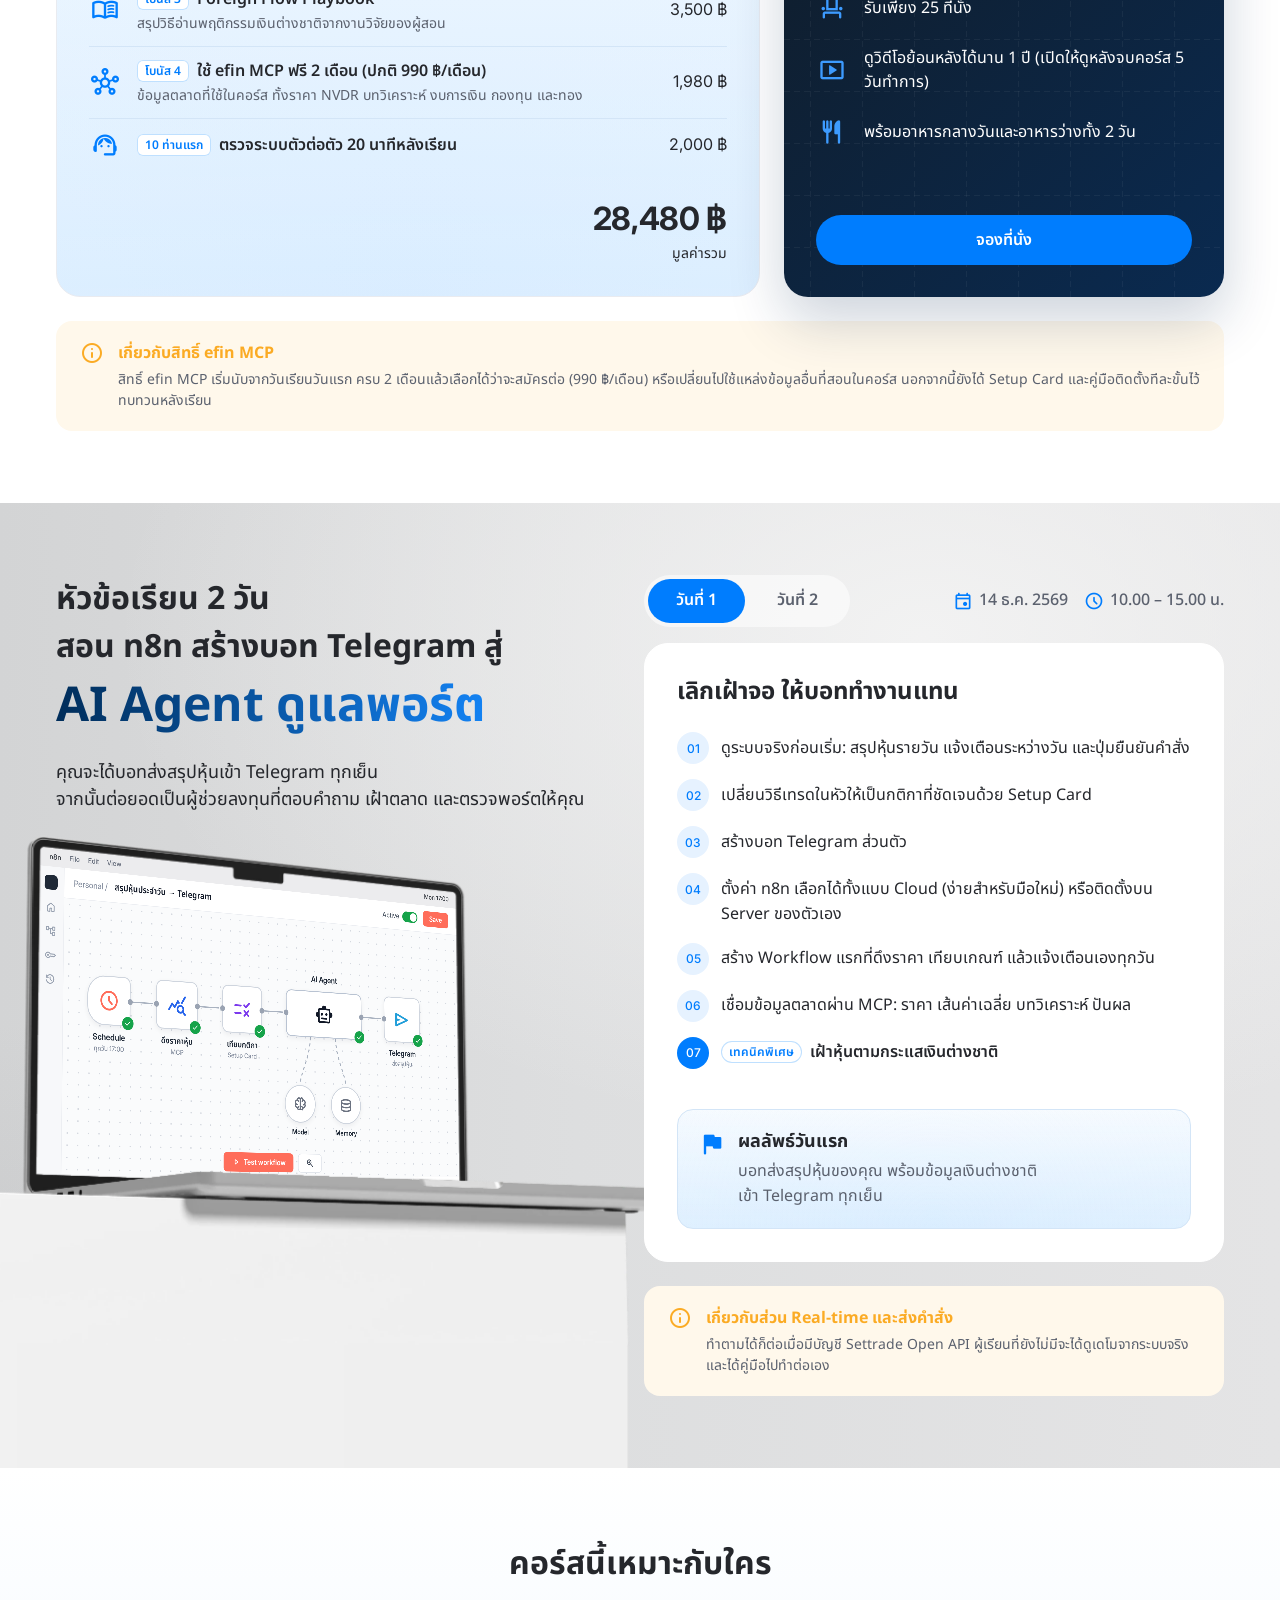
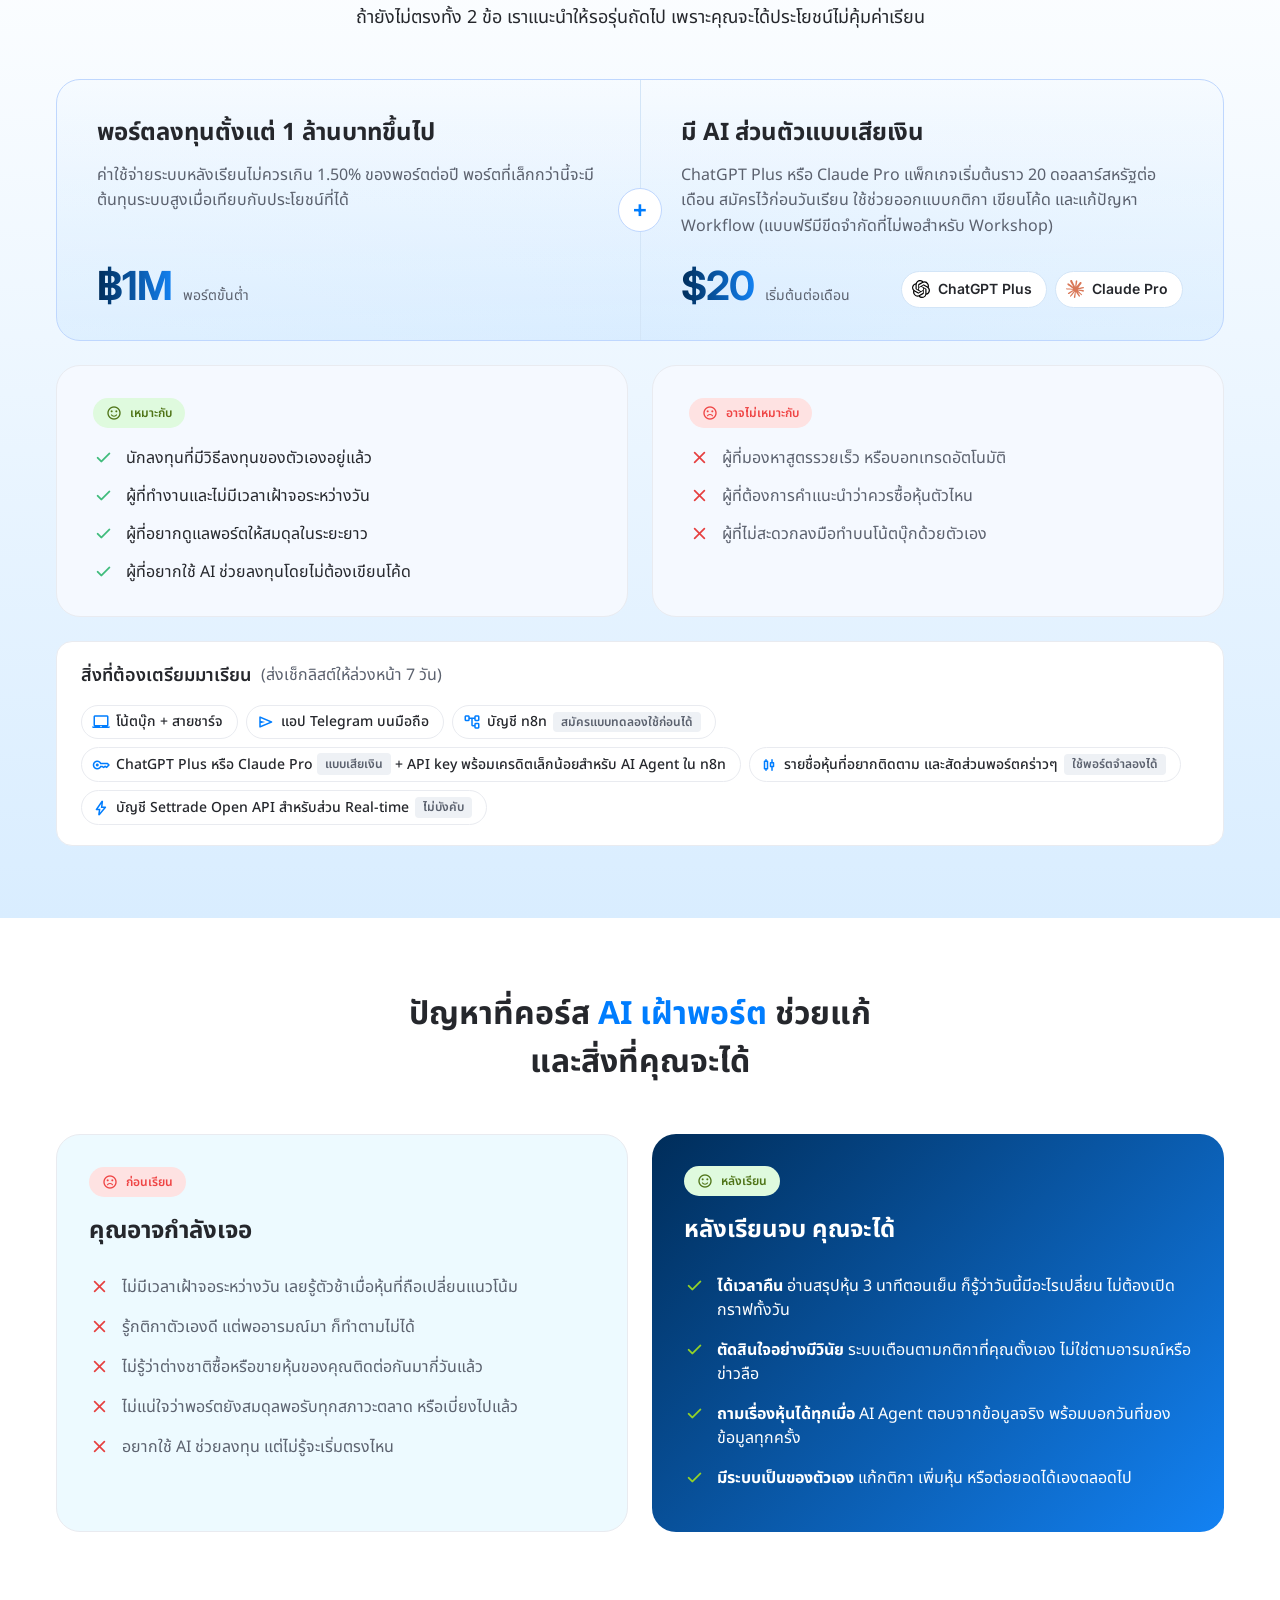
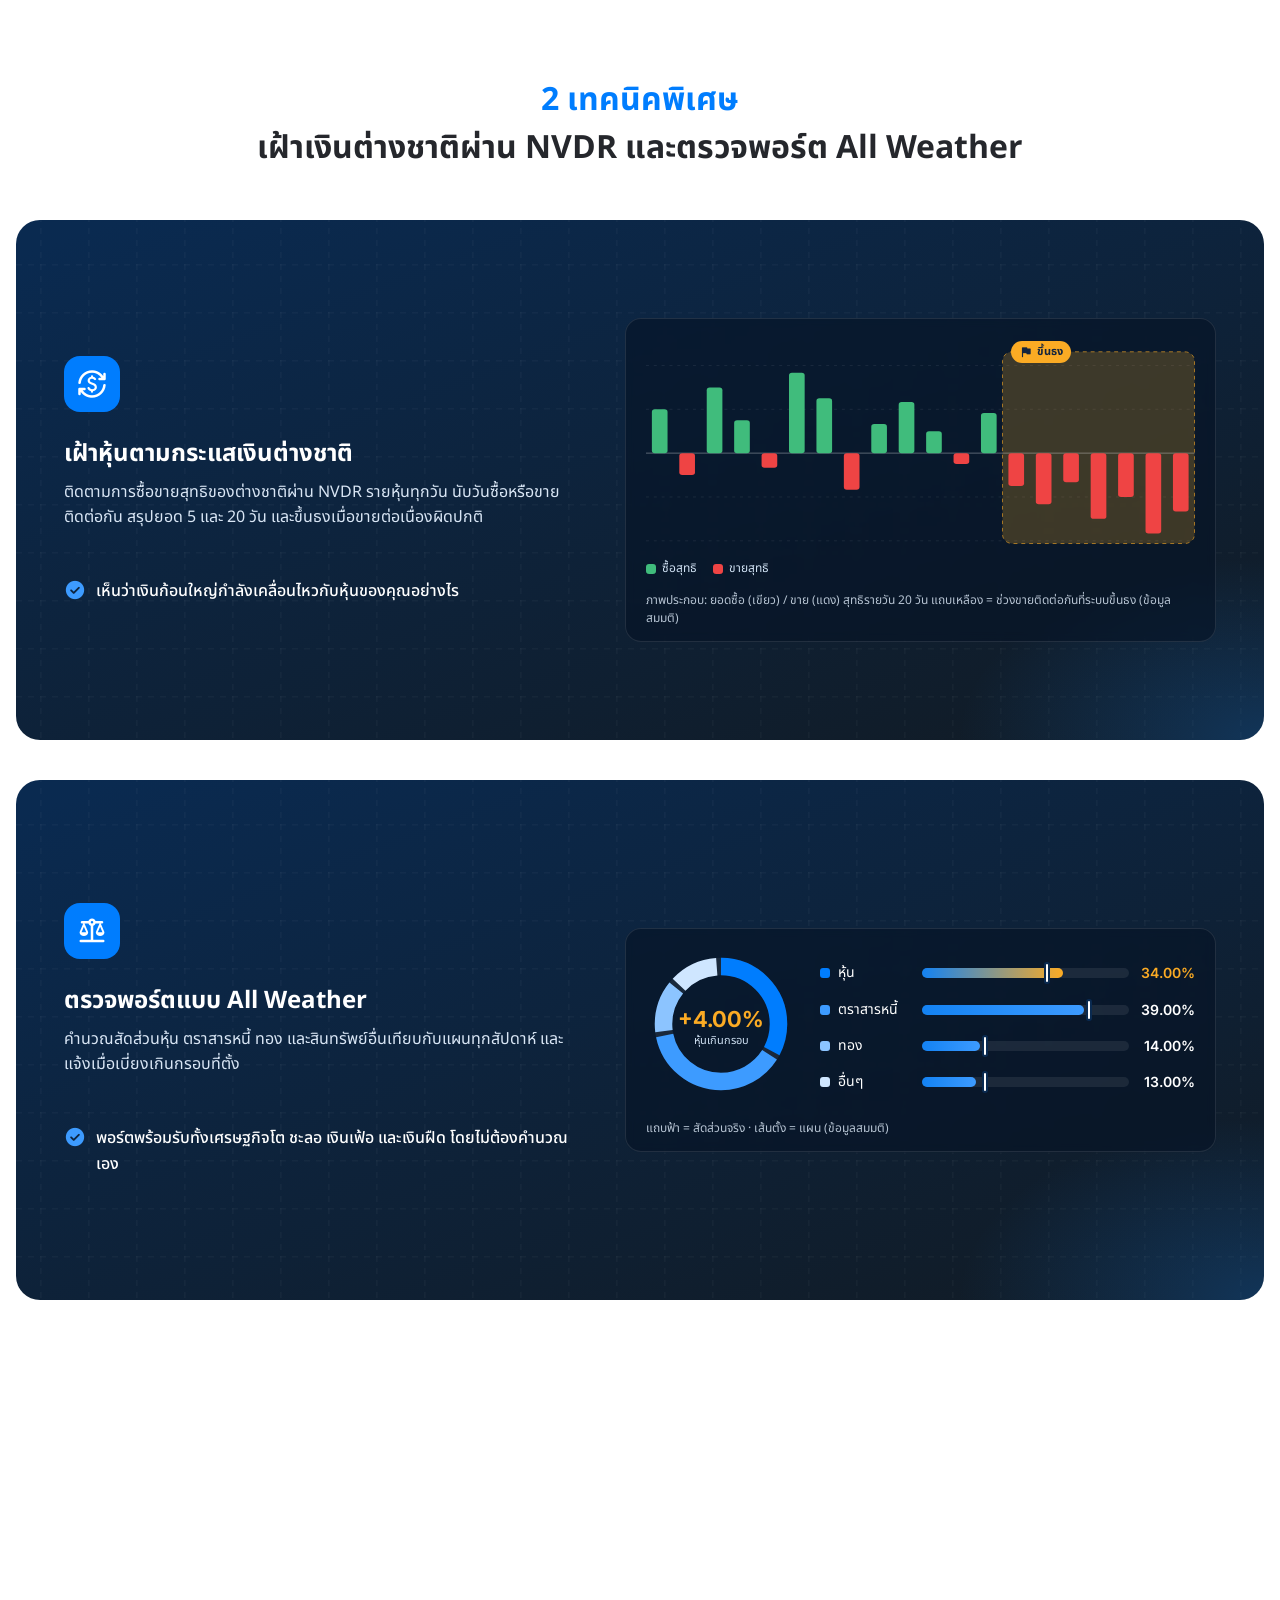
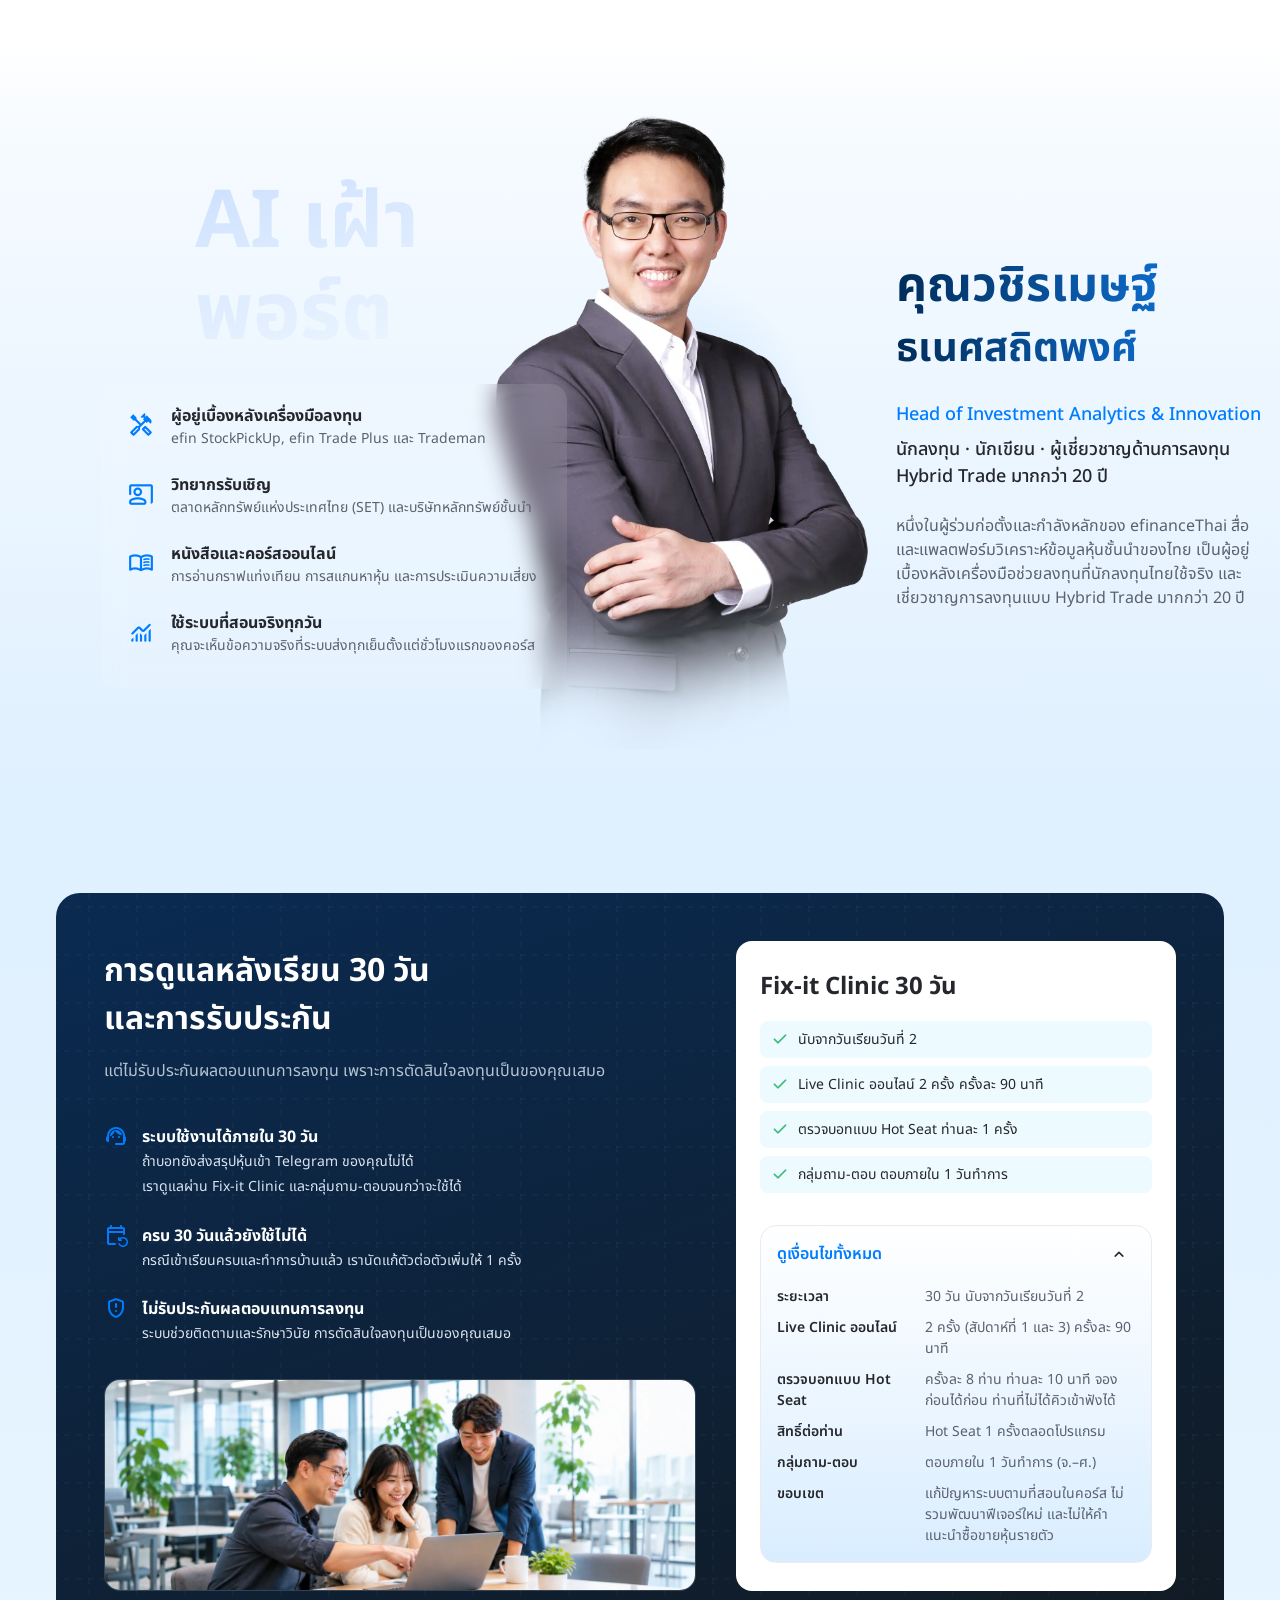
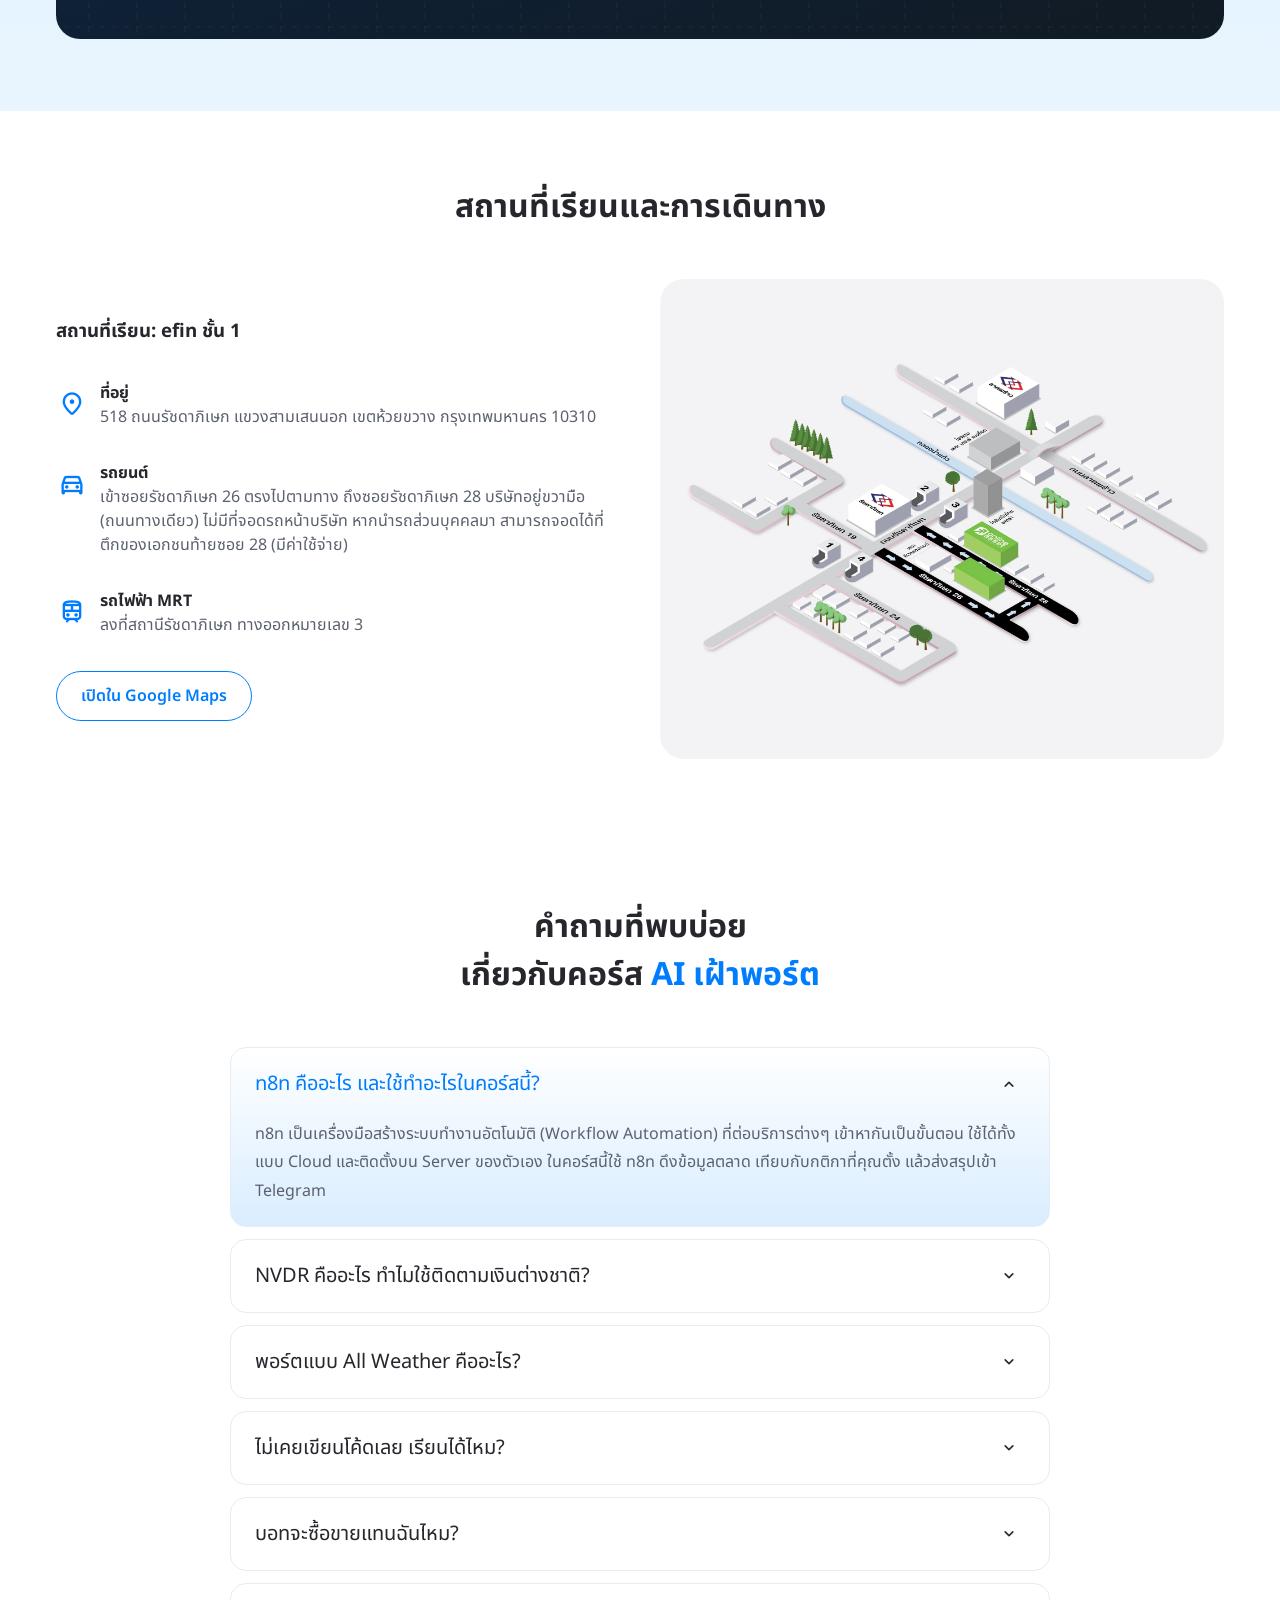
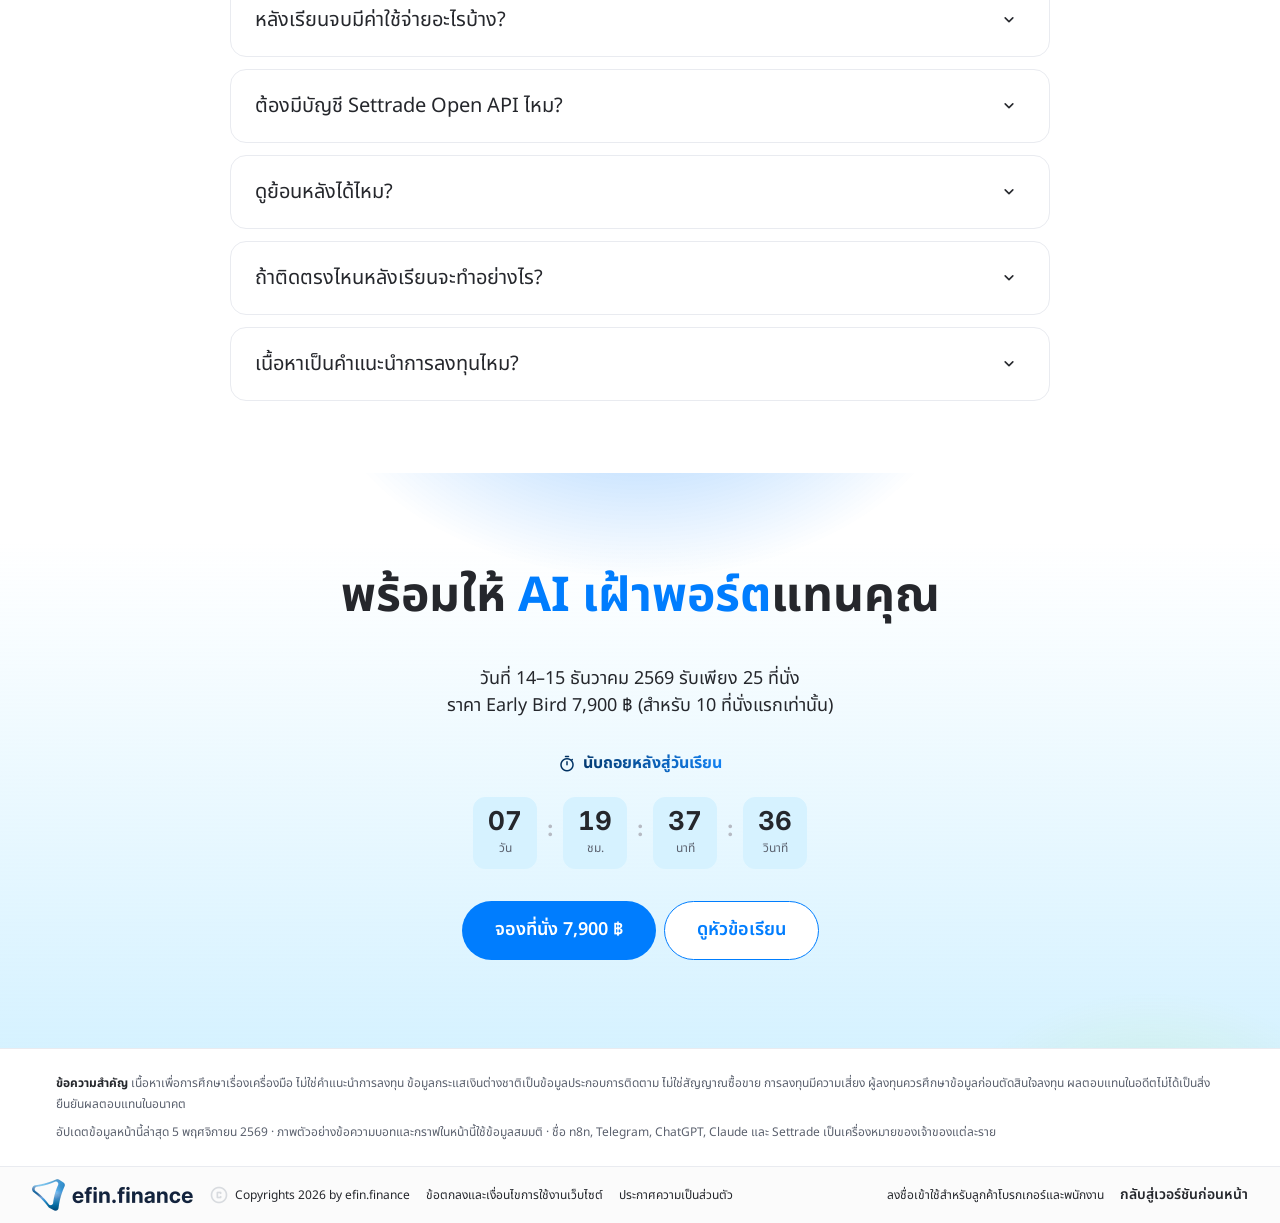
==== commit fd0c72d2: "Rework hero background, curriculum details and prep checklist - Hero: replace floating cards and par" ====
--- a/index.html
+++ b/index.html
@@ -42,9 +42,9 @@
     <link rel="preconnect" href="https://fonts.googleapis.com" />
     <link rel="preconnect" href="https://fonts.gstatic.com" crossorigin />
     <link rel="stylesheet" href="https://fonts.googleapis.com/css2?family=Inter:wght@500;600;700&family=Noto+Sans+Thai:wght@300;400;500;600;700&display=swap" />
-    <!-- ฟอนต์ไอคอน: โหลดเฉพาะ 47 ไอคอนที่ใช้ในหน้า (icon_names เรียงตามตัวอักษร) ~10 KB แทนชุดเต็ม ~540 KB
+    <!-- ฟอนต์ไอคอน: โหลดเฉพาะ 46 ไอคอนที่ใช้ในหน้า (icon_names เรียงตามตัวอักษร) ~10 KB แทนชุดเต็ม ~540 KB
          เพิ่มไอคอนใหม่ในหน้าเมื่อไร ต้องเพิ่มชื่อในรายการนี้ด้วย ไม่งั้นจะแสดงเป็นตัวหนังสือ -->
-    <link rel="stylesheet" href="https://fonts.googleapis.com/css2?family=Material+Symbols+Rounded:opsz,wght,FILL,GRAD@24,400,0..1,0&icon_names=account_tree,arrow_upward,balance,bolt,build,candlestick_chart,check,check_circle,chevron_right,close,co_present,copyright,currency_exchange,database,directions_car,event,event_repeat,event_seat,flag,gpp_maybe,handyman,history,home,hub,info,key,keyboard_arrow_down,laptop_mac,location_on,menu_book,monitoring,neurology,play_arrow,query_stats,restaurant,rule,schedule,send,sentiment_dissatisfied,sentiment_satisfied,smart_display,smart_toy,support_agent,timer,train,widgets,zoom_in&display=block" />
+    <link rel="stylesheet" href="https://fonts.googleapis.com/css2?family=Material+Symbols+Rounded:opsz,wght,FILL,GRAD@24,400,0..1,0&icon_names=account_tree,arrow_upward,balance,bolt,build,candlestick_chart,check,check_circle,close,co_present,copyright,currency_exchange,database,directions_car,event,event_repeat,event_seat,flag,gpp_maybe,handyman,history,home,hub,info,key,keyboard_arrow_down,laptop_mac,location_on,menu_book,monitoring,neurology,play_arrow,query_stats,restaurant,rule,schedule,send,sentiment_dissatisfied,sentiment_satisfied,smart_display,smart_toy,support_agent,timer,train,widgets,zoom_in&display=block" />
     <link rel="stylesheet" href="assets/css/tokens.css" />
     <link rel="stylesheet" href="assets/css/style.css" />
     <script>
@@ -241,48 +241,54 @@
     </div>
     <main>
         <section id="top" class="hero">
-            <canvas class="hero-particles" aria-hidden="true"></canvas>
-            <!-- การ์ดลอยรอบเนื้อหา (แนวเดียวกับ efin.finance): ข้อมูลตัวอย่างเพื่อสื่อสิ่งที่ระบบในคอร์สทำได้ -->
-            <div class="hero-floats" aria-hidden="true">
-                <!-- กราฟเส้น: widget Market Indexes ของ efin.finance (แท็บ FX · USD/THB 1D · เส้นโค้งจากข้อมูลจริง) -->
-                <div class="fl fl--chart">
-                    <div class="fl-idx">
-                        <span class="fl-idx-name"><b>USD/THB</b><small>US Dollar/Thai Baht FX Spot Rate</small></span>
-                        <span class="fl-idx-val"><b>33.5525<small>THB</small></b><em class="up">+0.43%</em></span>
-                    </div>
-                    <div class="fl-idx-plot">
-                        <svg class="fl-idx-chart" viewBox="0 0 236 72" preserveAspectRatio="none"><defs><linearGradient id="flIdxFill" x1="0" x2="0" y1="0" y2="1"><stop offset="0%" stop-color="#40bc7c" stop-opacity=".28" /><stop offset="100%" stop-color="#40bc7c" stop-opacity="0" /></linearGradient></defs><line class="fl-idx-prev" x1="0" x2="236" y1="67.8" y2="67.8" /><g class="fl-idx-draw"><path d="M0.0,68.0 C1.4,66.8 3.5,64.2 8.2,61.1 C12.9,58.0 21.1,51.4 28.1,49.5 C35.1,47.6 43.1,50.9 50.4,49.9 C57.7,48.9 65.2,44.4 71.7,43.3 C78.2,42.2 83.6,42.8 89.7,43.4 C95.8,44.0 101.8,47.9 108.1,47.1 C114.4,46.3 121.0,42.1 127.6,38.7 C134.2,35.3 141.3,31.4 147.9,26.6 C154.5,21.8 161.4,11.9 167.4,10.0 C173.4,8.1 178.0,14.7 184.0,14.9 C190.0,15.1 196.4,11.4 203.6,11.3 C210.8,11.2 222.0,14.4 227.4,14.5 C232.8,14.6 234.6,12.1 236.0,11.6 L236,72 L0,72 Z" fill="url(#flIdxFill)" /><path class="fl-idx-line" d="M0.0,68.0 C1.4,66.8 3.5,64.2 8.2,61.1 C12.9,58.0 21.1,51.4 28.1,49.5 C35.1,47.6 43.1,50.9 50.4,49.9 C57.7,48.9 65.2,44.4 71.7,43.3 C78.2,42.2 83.6,42.8 89.7,43.4 C95.8,44.0 101.8,47.9 108.1,47.1 C114.4,46.3 121.0,42.1 127.6,38.7 C134.2,35.3 141.3,31.4 147.9,26.6 C154.5,21.8 161.4,11.9 167.4,10.0 C173.4,8.1 178.0,14.7 184.0,14.9 C190.0,15.1 196.4,11.4 203.6,11.3 C210.8,11.2 222.0,14.4 227.4,14.5 C232.8,14.6 234.6,12.1 236.0,11.6" /></g></svg>
-                        <span class="fl-idx-tag">Prev close</span>
-                        <span class="fl-idx-dot" aria-hidden="true"></span>
-                    </div>
-                </div>
-                <!-- ข่าวล่าสุด: ภาพข่าวใหญ่ด้านบน + หัวข่าว + ป้ายหมวด/วันที่ (ข่าวหุ้นภาพรวมจริงจาก efin.finance) -->
-                <div class="fl fl--news">
-                    <p class="fl-head fl-head--more">ข่าวล่าสุด<span class="fl-more">ดูทั้งหมด<span class="ms">chevron_right</span></span></p>
-                    <span class="fl-news-media"><img class="fl-news-cover" src="https://mmd.efinancethai.net/banner-image/hl-c-35787.jpg?v=20261106104549" alt="" width="236" height="118" loading="lazy" decoding="async" /></span>
-                    <b class="fl-news-title">โบรกฯคาด 9 หุ้นค้าปลีก กำไร Q3/69 ส่วนใหญ่ยังโต YoY</b>
-                    <small class="fl-news-meta"><i class="fl-tag">หุ้น</i>2 พ.ย. 2569</small>
-                </div>
-                <!-- เงินต่างชาติ NVDR (กราฟแท่งรายวัน) -->
-                <div class="fl fl--nvdr">
-                    <p class="fl-head">เงินต่างชาติ NVDR<span class="ms">chevron_right</span></p>
-                    <svg class="fl-chart" viewBox="0 0 246 64" preserveAspectRatio="none"><line class="fl-zero" x1="0" x2="246" y1="40" y2="40" /><rect class="fl-bar fl-bar--up" x="6" y="22" width="14" height="18" rx="2" /><rect class="fl-bar fl-bar--up" x="30" y="30" width="14" height="10" rx="2" /><rect class="fl-bar fl-bar--up" x="54" y="16" width="14" height="24" rx="2" /><rect class="fl-bar fl-bar--down" x="78" y="40" width="14" height="14" rx="2" /><rect class="fl-bar fl-bar--up" x="102" y="32" width="14" height="8" rx="2" /><rect class="fl-bar fl-bar--down" x="126" y="40" width="14" height="20" rx="2" /><rect class="fl-bar fl-bar--down" x="150" y="40" width="14" height="28" rx="2" /><rect class="fl-bar fl-bar--down" x="174" y="40" width="14" height="16" rx="2" /><rect class="fl-bar fl-bar--down" x="198" y="40" width="14" height="22" rx="2" /><rect class="fl-bar fl-bar--down" x="222" y="40" width="14" height="30" rx="2" /></svg>
-                    <div class="fl-nvdr-foot"><span>สุทธิ 5 วัน <b class="down">−76</b></span><span class="fl-flag"><span class="ms ms--fill">flag</span>ขายติดกัน 7 วัน</span></div>
-                </div>
-                <!-- กราฟวงกลม: widget ผู้ถือหุ้นของ efin.finance (PTT) -->
-                <div class="fl fl--pie">
-                    <p class="fl-head fl-head--more">ผู้ถือหุ้น<span class="fl-more">ดูทั้งหมด<span class="ms">chevron_right</span></span></p>
-                    <div class="fl-pie">
-                        <svg class="fl-donut" viewBox="0 0 140 140"><circle class="fl-seg" style="--d:167.87;--g:158.85" cx="70" cy="70" r="52" fill="none" stroke="#2449a4" stroke-width="18" stroke-dasharray="167.87 158.85" stroke-dashoffset="0" transform="rotate(-90 70 70)" /><circle class="fl-seg" style="--d:24.99;--g:301.73" cx="70" cy="70" r="52" fill="none" stroke="#3b82f6" stroke-width="18" stroke-dasharray="24.99 301.73" stroke-dashoffset="-167.87" transform="rotate(-90 70 70)" /><circle class="fl-seg" style="--d:20.45;--g:306.27" cx="70" cy="70" r="52" fill="none" stroke="#99cff5" stroke-width="18" stroke-dasharray="20.45 306.27" stroke-dashoffset="-192.87" transform="rotate(-90 70 70)" /><circle class="fl-seg" style="--d:6.73;--g:320.00" cx="70" cy="70" r="52" fill="none" stroke="#f59e0b" stroke-width="18" stroke-dasharray="6.73 320.00" stroke-dashoffset="-213.32" transform="rotate(-90 70 70)" /><circle class="fl-seg" style="--d:6.50;--g:320.22" cx="70" cy="70" r="52" fill="none" stroke="#fce052" stroke-width="18" stroke-dasharray="6.50 320.22" stroke-dashoffset="-220.05" transform="rotate(-90 70 70)" /><circle class="fl-seg" style="--d:100.17;--g:226.55" cx="70" cy="70" r="52" fill="none" stroke="#b6bac3" stroke-width="18" stroke-dasharray="100.17 226.55" stroke-dashoffset="-226.55" transform="rotate(-90 70 70)" /><text class="fl-donut-lbl" x="70" y="64" text-anchor="middle">จำนวนผู้ถือหุ้นทั้งหมด</text><text class="fl-donut-num" x="70" y="80" text-anchor="middle">189,125 <tspan class="fl-donut-unit">ราย</tspan></text></svg>
-                        <ul class="fl-pie-legend">
-                            <li><i style="--c:#2449a4"></i><span>กระทรวงการคลัง</span><b>51.38%</b></li>
-                            <li><i style="--c:#3b82f6"></i><span>บริษัท ไทยเอ็นวีดีอาร์ จำกัด</span><b>7.65%</b></li>
-                            <li><i style="--c:#99cff5"></i><span>กองทุนรวม วายุภักษ์หนึ่ง</span><b>6.26%</b></li>
-                            <li><i style="--c:#b6bac3"></i><span>ผู้ถือหุ้นอื่น ๆ</span><b>30.66%</b></li>
-                        </ul>
-                    </div>
-                </div>
-            </div>
+            <!-- จุดลอย (canvas .hero-particles) ถอดออกแล้ว · JS heroParticles / CSS ยังอยู่ ใส่ <canvas class="hero-particles" aria-hidden="true"></canvas> กลับที่นี่ได้ -->
+            <!-- ตารางช่องเล็ก + ช่องไอคอน/โลโก้ (แนว cryps.framer.website)
+                 ช่องไอคอน (Lucide · .hg-ico): --c = คอลัมน์นับจากกลางจอ (0 = ช่องกลาง) · --r = แถวจากขอบบน hero
+                 ช่องโลโก้เครื่องมือ (.hg-edge): --e = ช่องที่เท่าไรนับจากขอบจอ (0 = ช่องเต็มช่องแรก) · .hg-l ซ้าย / .hg-r ขวา
+                 hg-d = จอ ≥1200 · hg-t = 768–1199 · hg-m = ≤767 · hg-mt = ≤1199 (ทั้งแท็บเล็ตและมือถือ) -->
+            <div class="hero-grid" aria-hidden="true">
+                <i class="hg-beam hg-beam--l"></i>
+                <i class="hg-beam hg-beam--r"></i>
+                <i class="hg-hbeam hg-hbeam--1"></i>
+                <i class="hg-hbeam hg-hbeam--2"></i>
+                <!-- ทุกช่องเว้นกันอย่างน้อย 1 ช่อง (ไม่ติดกันทั้งแนวตั้ง แนวนอน และแนวทแยง) ทุกความกว้างจอ
+                     ช่องชิดขอบ (--e) กับช่องนับจากกลาง (--c) ฝั่งเดียวกันเว้นแถวกัน 2 แถวขึ้นไป เพราะระยะห่างแนวนอนเปลี่ยนตามความกว้างจอ
+                     ≥1200: ซ้าย แถว 2 · 4 · 6 · 8 · 10 · 12–13 / ขวา แถว 2 · 4 · 6 · 8 · 10 · 12–13 -->
+                <span class="hg-cell hg-d" style="--c:-6;--r:2"><span class="hg-ico hg-ico--candlestick"></span></span>
+                <span class="hg-cell hg-edge hg-l hg-d" style="--e:0;--r:2"><span class="hg-logo hg-logo--n8n"></span></span>
+                <span class="hg-cell hg-d" style="--c:-9;--r:4"><span class="hg-ico hg-ico--bot"></span></span>
+                <span class="hg-cell hg-edge hg-l hg-d" style="--e:0;--r:6"><span class="hg-logo hg-logo--telegram"></span></span>
+                <span class="hg-cell hg-d" style="--c:-10;--r:8"><span class="hg-ico hg-ico--exchange"></span></span>
+                <span class="hg-cell hg-edge hg-l hg-d" style="--e:0;--r:10"><span class="hg-ico hg-ico--bell"></span></span>
+                <span class="hg-cell hg-d" style="--c:-7;--r:12"><span class="hg-ico hg-ico--brain"></span></span>
+                <span class="hg-cell hg-edge hg-l hg-d" style="--e:0;--r:13"><span class="hg-ico hg-ico--pie"></span></span>
+                <span class="hg-cell hg-d" style="--c:2;--r:2"><span class="hg-ico hg-ico--clock"></span></span>
+                <span class="hg-cell hg-d" style="--c:5;--r:2"><span class="hg-ico hg-ico--line"></span></span>
+                <span class="hg-cell hg-edge hg-r hg-d" style="--e:0;--r:2"><span class="hg-logo hg-logo--chatgpt"></span></span>
+                <span class="hg-cell hg-d" style="--c:9;--r:4"><span class="hg-ico hg-ico--sparkles"></span></span>
+                <span class="hg-cell hg-edge hg-r hg-d" style="--e:0;--r:6"><span class="hg-logo hg-logo--efin"></span></span>
+                <span class="hg-cell hg-d" style="--c:10;--r:8"><span class="hg-ico hg-ico--workflow"></span></span>
+                <span class="hg-cell hg-edge hg-r hg-d" style="--e:0;--r:10"><span class="hg-logo hg-logo--claude"></span></span>
+                <span class="hg-cell hg-d" style="--c:7;--r:12"><span class="hg-ico hg-ico--database"></span></span>
+                <span class="hg-cell hg-edge hg-r hg-d" style="--e:0;--r:13"><span class="hg-ico hg-ico--news"></span></span>
+                <!-- 768–1199: แถว 2 = โลโก้ชิดขอบ + ไอคอน c ±3 · แถว 3 = ไอคอน c ±5 (ลายตาหมากรุก เว้นกัน 2 คอลัมน์) -->
+                <span class="hg-cell hg-t" style="--c:-3;--r:2"><span class="hg-ico hg-ico--candlestick"></span></span>
+                <span class="hg-cell hg-t" style="--c:3;--r:2"><span class="hg-ico hg-ico--bot"></span></span>
+                <span class="hg-cell hg-t" style="--c:-5;--r:3"><span class="hg-ico hg-ico--bell"></span></span>
+                <span class="hg-cell hg-t" style="--c:5;--r:3"><span class="hg-ico hg-ico--sparkles"></span></span>
+                <!-- ≤767: ไอคอน 6 ช่อง main.js (heroGridMobile) จัดตำแหน่งให้กระจายในที่ว่างของ hero ตามความกว้างจอจริง
+                     (ไม่ทับข้อความ/กล่อง · ไม่ติดกัน · กระจายห่างกันมากที่สุด) · ค่า --c/--r ด้านล่างเป็นตำแหน่งสำรองตอนไม่มี JS -->
+                <span class="hg-cell hg-m" style="--c:-1;--r:2"><span class="hg-ico hg-ico--candlestick"></span></span>
+                <span class="hg-cell hg-m" style="--c:1;--r:2"><span class="hg-ico hg-ico--bot"></span></span>
+                <span class="hg-cell hg-m" style="--c:-3;--r:4"><span class="hg-ico hg-ico--bell"></span></span>
+                <span class="hg-cell hg-m" style="--c:3;--r:4"><span class="hg-ico hg-ico--pie"></span></span>
+                <span class="hg-cell hg-m hg-m--js" style="--c:-3;--r:4"><span class="hg-ico hg-ico--sparkles"></span></span>
+                <span class="hg-cell hg-m hg-m--js" style="--c:3;--r:4"><span class="hg-ico hg-ico--exchange"></span></span>
+                <!-- ≤1199: โลโก้ n8n ซ้าย / Telegram ขวา ชิดขอบ แถว 2 -->
+                <span class="hg-cell hg-edge hg-l hg-mt" style="--e:0;--r:2"><span class="hg-logo hg-logo--n8n"></span></span>
+                <span class="hg-cell hg-edge hg-r hg-mt" style="--e:0;--r:2"><span class="hg-logo hg-logo--telegram"></span></span>
+            </div>
+            <!-- การ์ดลอยรอบเนื้อหา (.hero-floats) ถอดออกแล้ว · CSS (.fl*) และ JS (heroFloatsParallax) ยังอยู่ ใส่ markup กลับจาก git commit b2900d3 เมื่อจะใช้ -->
             <div class="hero-stage">
                 <div class="hero-inner">
                     <!-- prettier-ignore -->
@@ -507,15 +513,19 @@
                             จากนั้นต่อยอดเป็นผู้ช่วยลงทุนที่ตอบคำถาม <span class="nobr">เฝ้าตลาด และตรวจพอร์ตให้คุณ</span></p>
                     </div>
                     <div class="curr-main">
-                        <div class="day-tabs" role="tablist" aria-label="หัวข้อเรียนรายวัน" hidden>
-                            <button type="button" class="day-tab" role="tab" id="day-tab-1" aria-controls="day-1" aria-selected="true">วันที่ 1</button>
-                            <button type="button" class="day-tab" role="tab" id="day-tab-2" aria-controls="day-2" aria-selected="false" tabindex="-1">วันที่ 2</button>
+                        <!-- แถว tab + วันเวลาของวันที่เลือก (JS คัดลอกจาก .day-meta ของการ์ดที่แสดงอยู่) -->
+                        <div class="day-bar">
+                            <div class="day-tabs" role="tablist" aria-label="หัวข้อเรียนรายวัน" hidden>
+                                <button type="button" class="day-tab" role="tab" id="day-tab-1" aria-controls="day-1" aria-selected="true">วันที่ 1</button>
+                                <button type="button" class="day-tab" role="tab" id="day-tab-2" aria-controls="day-2" aria-selected="false" tabindex="-1">วันที่ 2</button>
+                            </div>
+                            <p class="day-when" aria-hidden="true" hidden></p>
                         </div>
                         <div class="day-panels" data-anim="fade-up">
                             <article class="day" id="day-1">
                                 <header class="day-head">
                                     <h3 class="day-heading">เลิกเฝ้าจอ ให้บอททำงานแทน</h3>
-                                    <p class="day-meta">14 ธ.ค. 2569 · 10.00 – 15.00 น.</p>
+                                    <p class="day-meta">14 ธ.ค. 2569 เวลา 10.00 – 15.00 น.</p>
                                 </header>
                                 <ol class="steps">
                                     <li class="step"><span>ดูระบบจริงก่อนเริ่ม: สรุปหุ้นรายวัน แจ้งเตือนระหว่างวัน และปุ่มยืนยันคำสั่ง</span></li>
@@ -531,7 +541,7 @@
                             <article class="day" id="day-2">
                                 <header class="day-head">
                                     <h3 class="day-heading">ยกระดับเป็น <span class="nobr">AI Agent</span> <span class="nobr">ที่ดูแลทั้งพอร์ต</span></h3>
-                                    <p class="day-meta">15 ธ.ค. 2569 · 10.00 – 15.00 น.</p>
+                                    <p class="day-meta">15 ธ.ค. 2569 เวลา 10.00 – 15.00 น.</p>
                                 </header>
                                 <ol class="steps">
                                     <li class="step"><span>สร้าง AI Agent ที่ถาม-ตอบเรื่องหุ้นในแชทได้</span></li>
@@ -545,7 +555,7 @@
                             </article>
                         </div>
                         <div class="curr-foot">
-                            <div class="info-box info-box--plain curr-note" data-anim="fade-up">
+                            <div class="info-box curr-note" data-anim="fade-up">
                                 <span class="ms" aria-hidden="true">info</span>
                                 <p>
                                     <b>เกี่ยวกับส่วน Real-time และส่งคำสั่ง</b>
@@ -608,18 +618,19 @@
                         </ul>
                     </div>
                 </div>
-                <!-- สิ่งที่ผู้เรียนต้องเตรียม: การ์ดคงที่ (ไม่พับ) ชื่อ + ชิปสรุป 6 รายการ · ข้อความเต็มอยู่ใน title (hover) และ sr-only -->
+                <!-- สิ่งที่ต้องเตรียมมาเรียน: ข้อความตาม wireframe ครบทุกรายการ · ชิปมีไอคอนนำหน้า -->
                 <div class="prep" data-anim="fade-up">
                     <p class="prep-sum">
-                        <b>สิ่งที่ผู้เรียนต้องเตรียม</b>
+                        <b>สิ่งที่ต้องเตรียมมาเรียน</b>
+                        <small>(ส่งเช็กลิสต์ให้ล่วงหน้า 7 วัน)</small>
                     </p>
                     <ul class="prep-chips">
-                        <li class="prep-chip" title="โน้ตบุ๊กพร้อมสายชาร์จ สำหรับลงมือทำตามในห้องเรียนทั้ง 2 วัน"><span class="ms" aria-hidden="true">laptop_mac</span><span aria-hidden="true">โน้ตบุ๊ก + สายชาร์จ</span><span class="sr-only">โน้ตบุ๊กพร้อมสายชาร์จ สำหรับลงมือทำตามในห้องเรียนทั้ง 2 วัน</span></li>
-                        <li class="prep-chip" title="ติดตั้งแอป Telegram บนมือถือและล็อกอินไว้ เพื่อรับข้อความจากบอทที่คุณสร้างในคลาส"><span class="ms" aria-hidden="true">send</span><span aria-hidden="true">แอป Telegram</span><span class="sr-only">ติดตั้งแอป Telegram บนมือถือและล็อกอินไว้ เพื่อรับข้อความจากบอทที่คุณสร้างในคลาส</span></li>
-                        <li class="prep-chip" title="บัญชี n8n สำหรับสร้าง Workflow (สมัครแบบทดลองใช้ฟรีไว้ก่อนได้)"><span class="ms" aria-hidden="true">account_tree</span><span aria-hidden="true">บัญชี n8n</span><span class="sr-only">บัญชี n8n สำหรับสร้าง Workflow (สมัครแบบทดลองใช้ฟรีไว้ก่อนได้)</span></li>
-                        <li class="prep-chip" title="ChatGPT Plus หรือ Claude Pro (แบบเสียเงิน) ไว้ช่วยคิดและแก้ปัญหาระหว่างเรียน และ API key ที่เติมเครดิตไว้เล็กน้อยให้ AI Agent ใน n8n เรียกใช้ (ค่า API คิดแยกจากแพ็กเกจรายเดือน)"><span class="ms" aria-hidden="true">key</span><span aria-hidden="true">ChatGPT/Claude + API key</span><span class="sr-only">ChatGPT Plus หรือ Claude Pro (แบบเสียเงิน) ไว้ช่วยคิดและแก้ปัญหาระหว่างเรียน และ API key ที่เติมเครดิตไว้เล็กน้อยให้ AI Agent ใน n8n เรียกใช้ (ค่า API คิดแยกจากแพ็กเกจรายเดือน)</span></li>
-                        <li class="prep-chip" title="รายชื่อหุ้นที่อยากให้บอทติดตาม และสัดส่วนพอร์ตคร่าวๆ ว่าถือหุ้น ตราสารหนี้ ทอง และอื่นๆ อย่างละกี่ % (ใช้พอร์ตจำลองแทนได้)"><span class="ms" aria-hidden="true">candlestick_chart</span><span aria-hidden="true">รายชื่อหุ้น + สัดส่วนพอร์ต</span><span class="sr-only">รายชื่อหุ้นที่อยากให้บอทติดตาม และสัดส่วนพอร์ตคร่าวๆ ว่าถือหุ้น ตราสารหนี้ ทอง และอื่นๆ อย่างละกี่ % (ใช้พอร์ตจำลองแทนได้)</span></li>
-                        <li class="prep-chip" title="(ไม่บังคับ) บัญชี Settrade Open API สำหรับทำตามส่วนดูราคา Real-time และส่งคำสั่ง ถ้ายังไม่มีจะได้ดูเดโมจากระบบจริงแทน"><span class="ms" aria-hidden="true">bolt</span><span aria-hidden="true">Settrade Open API</span><small aria-hidden="true">ไม่บังคับ</small><span class="sr-only">(ไม่บังคับ) บัญชี Settrade Open API สำหรับทำตามส่วนดูราคา Real-time และส่งคำสั่ง ถ้ายังไม่มีจะได้ดูเดโมจากระบบจริงแทน</span></li>
+                        <li class="prep-chip"><span class="ms" aria-hidden="true">laptop_mac</span><span>โน้ตบุ๊ก + สายชาร์จ</span></li>
+                        <li class="prep-chip"><span class="ms" aria-hidden="true">send</span><span>แอป Telegram บนมือถือ</span></li>
+                        <li class="prep-chip"><span class="ms" aria-hidden="true">account_tree</span><span>บัญชี n8n</span><small>สมัครแบบทดลองใช้ก่อนได้</small></li>
+                        <li class="prep-chip"><span class="ms" aria-hidden="true">key</span><span>ChatGPT Plus หรือ Claude Pro <small>แบบเสียเงิน</small> + API key พร้อมเครดิตเล็กน้อยสำหรับ <span class="nobr">AI Agent</span> ใน n8n</span></li>
+                        <li class="prep-chip"><span class="ms" aria-hidden="true">candlestick_chart</span><span>รายชื่อหุ้นที่อยากติดตาม และสัดส่วนพอร์ตคร่าวๆ</span><small>ใช้พอร์ตจำลองได้</small></li>
+                        <li class="prep-chip"><span class="ms" aria-hidden="true">bolt</span><span>บัญชี Settrade Open API สำหรับส่วน Real-time</span><small>ไม่บังคับ</small></li>
                     </ul>
                 </div>
             </div>
--- a/assets/css/style.css
+++ b/assets/css/style.css
@@ -511,27 +511,337 @@
     margin: 0 auto;
     padding: 0 var(--spacing-sm);
     display: grid;
-    grid-template-columns: minmax(0, 1fr); /* ตอนนี้ไม่มีภาพขวา → เนื้อหาคอลัมน์เดียวจัดกลาง */
+    grid-template-columns: minmax(0, 1fr);
+    /* ตอนนี้ไม่มีภาพขวา → เนื้อหาคอลัมน์เดียวจัดกลาง */
     justify-items: center;
 }
 
-/* ฉากหลัง hero (แนวเดียวกับ hero-06 / DotPattern): จุด 1px ทุก 20px แบบอ่อน
-   mask 2 ชั้น: radial = กลางจาง 30% ชัดขึ้นตั้งแต่ 50% · linear = ด้านล่างค่อยๆ จางหายให้ต่อกับ section ถัดไปเนียน */
-.hero::before {
-    content: '';
+/* ==========================================================================
+   ฉากหลัง hero: ตารางช่องเล็ก + ช่องไอคอน (แนว cryps.framer.website ปรับเป็นธีมสว่าง · แทนลายจุด 20px เดิม)
+   - ช่อง --cell: 56px (≤1199: 48 · ≤767: 40) เล็กกว่าต้นแบบ (~80) · เส้น 1px ฟ้าหลักโปร่ง 10% · คอลัมน์จัดกึ่งกลางจอ (มีช่องกลางพอดี)
+   - mask เดิมของลายจุด: กลางจาง (หลังหัวข้อ) + ด้านล่างจางหายต่อกับ section ถัดไป — ใช้กับเส้น ช่องไอคอน และแสงทั้งชั้น
+   - ช่องไอคอน .hg-cell: พื้นขาว (สว่างกว่าพื้น hero นิดเดียว) + ไอคอน Lucide (เส้น 2px) สีหลักโปร่ง · วางด้วยหน่วยช่อง --c (คอลัมน์จากกลาง) / --r (แถว)
+     จอ ≥1200 (.hg-d) อยู่คอลัมน์ริมซ้ายขวาข้างเนื้อหา (|c| ≥ 9) · ≤1199 (.hg-m / .hg-t) อยู่แถว 2 เหนือป้ายชื่อคอร์ส ไม่ทับข้อความ
+   - animation: โหลดหน้า ตารางเลื่อนลง 1 ช่องพร้อมเฟดเข้า → เฟรมช่องค่อยๆ ปรากฏทีละแถว → ไอคอนในช่องค่อยๆ ตามมา → แสงวิ่งตามเส้นแนวตั้ง 2 เส้นวนต่อเนื่อง
+     reduced motion = นิ่ง ไม่มีแสงวิ่ง
+   ========================================================================== */
+.hero-grid {
+    --cell: 56px;
+    --hg-line: rgba(0, 125, 254, .1);
+    container-type: inline-size;
+    /* ให้ช่องโลโก้ใช้ cqw คำนวณระยะจากขอบจอ */
     position: absolute;
     inset: 0;
+    z-index: 0;
     pointer-events: none;
-    background-image: radial-gradient(#007dfe26 1.2px, transparent 1.2px);
-    /* ฟ้าหลักโปร่ง 15% */
-    background-size: 20px 20px;
     -webkit-mask-image: radial-gradient(ellipse, rgba(0, 0, 0, .3) 30%, #000 50%), linear-gradient(to bottom, #000 45%, transparent 92%);
     -webkit-mask-composite: source-in;
     mask-image: radial-gradient(ellipse, rgba(0, 0, 0, .3) 30%, #000 50%), linear-gradient(to bottom, #000 45%, transparent 92%);
     mask-composite: intersect;
-}
-
-/* จุดลอย (Particles) วาดด้วย canvas ใน main.js — จางหายด้านล่างเหมือนตารางจุด */
+    animation: hg-in .9s cubic-bezier(.22, 1, .36, 1) .1s both;
+}
+
+/* เส้นตาราง: background-position 50% → เส้นแนวตั้งอยู่ที่ กลางจอ − ครึ่งช่อง + k × ช่อง (ตรงกับตำแหน่ง .hg-cell)
+   ส่วนบนจางลง: ขอบบนเหลือ 45% ไล่เป็นเต็มที่ 6 ช่อง (mask เฉพาะเส้น · ช่องไอคอนไม่จางตาม) */
+.hero-grid::before {
+    content: '';
+    position: absolute;
+    inset: 0;
+    -webkit-mask-image: linear-gradient(to bottom, rgba(0, 0, 0, .45), #000 calc(var(--cell) * 6));
+    mask-image: linear-gradient(to bottom, rgba(0, 0, 0, .45), #000 calc(var(--cell) * 6));
+    background-image:
+        linear-gradient(to right, var(--hg-line) 1px, transparent 1px),
+        linear-gradient(to bottom, var(--hg-line) 1px, transparent 1px);
+    background-size: var(--cell) var(--cell);
+    background-position: 50% 0;
+}
+
+.hg-cell {
+    position: absolute;
+    left: calc(50% - var(--cell) / 2 + var(--c) * var(--cell) + 1px);
+    top: calc(var(--r) * var(--cell) + 1px);
+    width: calc(var(--cell) - 1px);
+    height: calc(var(--cell) - 1px);
+    display: grid;
+    place-items: center;
+    background: #fff;
+    /* เฟรมช่องค่อยๆ ปรากฏทีละแถว (แบบ cryps): เฟด .9s เริ่ม .3s + แถว × .1s */
+    animation: hg-fade .9s ease calc(.3s + var(--r) * .1s) both;
+}
+
+
+/* ช่องโลโก้เครื่องมือ: ชิดขอบจอ · --e = ช่องที่เท่าไรนับจากขอบ (0 = ช่องเต็มช่องแรก)
+   เส้นแนวตั้งเส้นแรกจากขอบซ้าย = mod(กลางจอ − ครึ่งช่อง, ช่อง) · ตารางสมมาตร → ขอบขวาห่างเท่ากัน
+   โลโก้สีเดียวสีหลักเหมือนไอคอน (.hg-logo) · แถวไม่ซ้ำกับไอคอน Material ฝั่งเดียวกัน จึงไม่ชนกันทุกความกว้างจอ */
+.hg-edge.hg-l {
+    left: calc(mod(50cqw - var(--cell) / 2, var(--cell)) + var(--e) * var(--cell) + 1px);
+}
+
+.hg-edge.hg-r {
+    left: calc(100cqw - mod(50cqw - var(--cell) / 2, var(--cell)) - (var(--e) + 1) * var(--cell) + 1px);
+}
+
+/* ไอคอน (Lucide · assets/icons/lucide) และโลโก้เครื่องมือ: ใช้ไฟล์ SVG เป็น mask ระบายสีหลัก โปร่ง 45% กว้าง .42 ช่อง
+   สีเดียวกันทั้งหมด · เปลี่ยนไอคอนช่องไหนก็แค่ชี้ --logo ไปไฟล์ใหม่ */
+.hg-ico,
+.hg-logo {
+    display: block;
+    width: calc(var(--cell) * .42);
+    aspect-ratio: 1;
+    background: var(--color-primary);
+    opacity: .45;
+    -webkit-mask: var(--logo) center / contain no-repeat;
+    mask: var(--logo) center / contain no-repeat;
+    /* ไอคอน/โลโก้ตามมาหลังเฟรมช่องตัวเอง .3s แล้วค่อยๆ ชัดขึ้นจนถึง .45 ใน .8s */
+    animation: hg-fade .8s ease calc(.6s + var(--r) * .1s) both;
+}
+
+.hg-ico--candlestick {
+    --logo: url('../icons/lucide/chart-candlestick.svg');
+}
+
+.hg-ico--line {
+    --logo: url('../icons/lucide/chart-line.svg');
+}
+
+.hg-ico--bot {
+    --logo: url('../icons/lucide/bot.svg');
+}
+
+.hg-ico--exchange {
+    --logo: url('../icons/lucide/arrow-right-left.svg');
+}
+
+.hg-ico--network {
+    --logo: url('../icons/lucide/network.svg');
+}
+
+.hg-ico--workflow {
+    --logo: url('../icons/lucide/workflow.svg');
+}
+
+.hg-ico--brain {
+    --logo: url('../icons/lucide/brain.svg');
+}
+
+.hg-ico--database {
+    --logo: url('../icons/lucide/database.svg');
+}
+
+.hg-ico--bell {
+    --logo: url('../icons/lucide/bell-ring.svg');
+}
+
+.hg-ico--pie {
+    --logo: url('../icons/lucide/chart-pie.svg');
+}
+
+.hg-ico--sparkles {
+    --logo: url('../icons/lucide/sparkles.svg');
+}
+
+.hg-ico--news {
+    --logo: url('../icons/lucide/newspaper.svg');
+}
+
+.hg-ico--clock {
+    --logo: url('../icons/lucide/clock.svg');
+}
+
+.hg-logo--n8n {
+    --logo: url('../logos/n8n-mark.svg');
+    width: calc(var(--cell) * .56);
+    aspect-ratio: 240 / 96;
+}
+
+.hg-logo--telegram {
+    --logo: url('../logos/telegram.svg');
+}
+
+.hg-logo--chatgpt {
+    --logo: url('../logos/openai.svg');
+}
+
+.hg-logo--claude {
+    --logo: url('../logos/claude.svg');
+}
+
+/* efin: ใช้ไฟล์โลโก้ navbar (โหลดอยู่แล้ว) · mask สูงเต็มกล่อง ชิดซ้าย → เห็นแค่สัญลักษณ์ 27 × 26 จาก 131 × 26 */
+.hg-logo--efin {
+    --logo: url('../images/efin-logo-nav.svg');
+    aspect-ratio: 27 / 26;
+    -webkit-mask: var(--logo) left center / auto 100% no-repeat;
+    mask: var(--logo) left center / auto 100% no-repeat;
+}
+
+/* แสงวิ่งตามเส้นแนวตั้ง: เส้น 1px ที่ขอบซ้ายของคอลัมน์ --bc · แสงยาว 3 ช่อง ไล่จากบนลงล่างวนทุก 3.2s (2 เส้นเหลื่อมกัน) */
+.hg-beam {
+    position: absolute;
+    top: 0;
+    left: calc(50% - var(--cell) / 2 + var(--bc) * var(--cell));
+    width: 1px;
+    height: calc(var(--cell) * 12);
+    background: linear-gradient(to bottom, transparent, rgba(0, 125, 254, .55), transparent) no-repeat;
+    background-size: 1px calc(var(--cell) * 3);
+    animation: hg-beam 3.2s linear 1.5s infinite both;
+}
+
+.hg-beam--l {
+    --bc: -9;
+}
+
+.hg-beam--r {
+    --bc: 10;
+    animation-delay: 3.1s;
+}
+
+/* แสงวิ่งแนวนอน: เส้น 1px บนเส้นตารางแถว --br วิ่งจากซ้ายไปขวา ยาว 3 ช่อง วนทุก 4s
+   2 เส้นเหลื่อมจังหวะกับแสงแนวตั้ง · ตรงกลางจางตาม mask ของ .hero-grid (ไม่รบกวนข้อความ) */
+.hg-hbeam {
+    position: absolute;
+    left: 0;
+    right: 0;
+    top: calc(var(--br) * var(--cell));
+    height: 1px;
+    background: linear-gradient(to right, transparent, rgba(0, 125, 254, .55), transparent) no-repeat;
+    background-size: calc(var(--cell) * 3) 1px;
+    animation: hg-hbeam 4s linear 2.3s infinite both;
+}
+
+.hg-hbeam--1 {
+    --br: 5;
+}
+
+.hg-hbeam--2 {
+    --br: 10;
+    animation-delay: 4.3s;
+}
+
+@keyframes hg-hbeam {
+    from {
+        background-position: calc(var(--cell) * -3) 0;
+    }
+
+    to {
+        background-position: calc(100% + var(--cell) * 3) 0;
+    }
+}
+
+/* โหลดหน้า: ทั้งตาราง (เส้น) เลื่อนลง 1 ช่องพร้อมเฟดเข้า */
+@keyframes hg-in {
+    from {
+        opacity: 0;
+        transform: translateY(calc(var(--cell) * -1));
+    }
+}
+
+@keyframes hg-fade {
+    from {
+        opacity: 0;
+    }
+}
+
+@keyframes hg-beam {
+    from {
+        background-position: 0 calc(var(--cell) * -3);
+    }
+
+    to {
+        background-position: 0 calc(100% + var(--cell) * 3);
+    }
+}
+
+/* ช่องตามขนาดจอ: ≥1200 .hg-d · 768–1199 .hg-t · ≤767 .hg-m · ≤1199 ทั้งคู่ .hg-mt */
+.hg-m,
+.hg-t,
+.hg-mt {
+    display: none;
+}
+
+@media (max-width: 1199px) {
+    .hero-grid {
+        --cell: 48px;
+    }
+
+    .hg-d,
+    .hg-m {
+        display: none;
+    }
+
+    .hg-t,
+    .hg-mt {
+        display: grid;
+    }
+
+    .hg-beam--l {
+        --bc: -7;
+    }
+
+    .hg-beam--r {
+        --bc: 8;
+    }
+
+    /* แท็บเล็ต: เส้นบนแถว 5 · เส้นล่างห่าง 5 ช่อง (แถว 10) */
+    .hg-hbeam--1 {
+        --br: 5;
+    }
+
+    .hg-hbeam--2 {
+        --br: 10;
+    }
+}
+
+@media (max-width: 767px) {
+    .hero-grid {
+        --cell: 40px;
+    }
+
+    .hg-t {
+        display: none;
+    }
+
+    .hg-m {
+        display: grid;
+    }
+
+    /* 2 ช่องที่เพิ่มสำหรับมือถือ แสดงเมื่อ JS จัดตำแหน่งแล้ว (ไม่มี JS จะซ้อนกับช่องสำรอง) */
+    .hg-m--js:not(.is-placed) {
+        display: none;
+    }
+
+    .hg-beam--l {
+        --bc: -4;
+    }
+
+    .hg-beam--r {
+        --bc: 5;
+    }
+
+    .hg-hbeam--1 {
+        --br: 2;
+    }
+
+    .hg-hbeam--2 {
+        --br: 5;
+    }
+}
+
+@media (prefers-reduced-motion: reduce) {
+
+    .hero-grid,
+    .hg-cell,
+    .hg-ico,
+    .hg-logo {
+        animation: none;
+    }
+
+    .hg-beam,
+    .hg-hbeam {
+        display: none;
+    }
+}
+
+/* จุดลอย (Particles) วาดด้วย canvas ใน main.js — ตอนนี้ถอด <canvas> ออกจาก index.html แล้ว (ผู้ใช้สั่ง) · CSS/JS เก็บไว้ */
 .hero-particles {
     position: absolute;
     inset: 0;
@@ -542,7 +852,7 @@
     mask-image: linear-gradient(to bottom, #000 45%, transparent 92%);
 }
 
-.hero> :not(.hero-particles) {
+.hero> :not(.hero-particles):not(.hero-grid) {
     position: relative;
     z-index: 1;
 }
@@ -595,9 +905,11 @@
 .folder-hand {
     position: absolute;
     left: 13.4%;
-    top: 58.5%; /* ขอบล่างภาพมือต้องเลยขอบเฟรมเสมอ แม้ตอนลอยขึ้น 10px — ไม่งั้นเห็นรอยตัดแขน */
+    top: 58.5%;
+    /* ขอบล่างภาพมือต้องเลยขอบเฟรมเสมอ แม้ตอนลอยขึ้น 10px — ไม่งั้นเห็นรอยตัดแขน */
     z-index: 3;
-    width: 91%; /* ขอบขวาเลยเฟรม ~4% กันรอยตัดแขน */
+    width: 91%;
+    /* ขอบขวาเลยเฟรม ~4% กันรอยตัดแขน */
     max-width: none;
     height: auto;
     pointer-events: none;
@@ -669,7 +981,8 @@
     right: 0;
     top: 14px;
     bottom: 0;
-    background: linear-gradient(180deg, rgba(0, 0, 0, .05), rgba(0, 0, 0, .015) 60%), rgba(255, 255, 255, .45); /* light theme */
+    background: linear-gradient(180deg, rgba(0, 0, 0, .05), rgba(0, 0, 0, .015) 60%), rgba(255, 255, 255, .45);
+    /* light theme */
 }
 
 .if-back svg,
@@ -799,7 +1112,8 @@
     bottom: 0;
     height: 180px;
     overflow: hidden;
-    background: linear-gradient(160deg, rgba(255, 255, 255, .95), rgba(255, 255, 255, .55) 55%), rgba(240, 246, 255, .7); /* light theme (โทนฟ้าอ่อนของเรา) */
+    background: linear-gradient(160deg, rgba(255, 255, 255, .95), rgba(255, 255, 255, .55) 55%), rgba(240, 246, 255, .7);
+    /* light theme (โทนฟ้าอ่อนของเรา) */
     -webkit-backdrop-filter: blur(18px) saturate(1.5);
     backdrop-filter: blur(18px) saturate(1.5);
     transition: transform .6s var(--if-ease);
@@ -884,7 +1198,8 @@
    .hero-status (ป้ายสถานะ จุดแดง 8px, 14/700) · .card-price (ราคา 32/700 + บรรทัดรอง 14/400)
    · .pricing-benefit-row (ไอคอน 24 + ค่า 16 + คำอธิบาย 14/500 สีรอง) */
 .hero-offer {
-    padding: 10px 10px 10px 32px; /* ขวา/บน/ล่าง = 10 เท่ากัน รอบกล่องราคา · ซ้าย 32 ให้ไอคอนหายใจ */
+    padding: 10px 10px 10px 32px;
+    /* ขวา/บน/ล่าง = 10 เท่ากัน รอบกล่องราคา · ซ้าย 32 ให้ไอคอนหายใจ */
     border-radius: var(--r-xl);
     /* การ์ด glass ขาวแบบเดิมของ stat bar */
     background: #ffffffcc;
@@ -917,7 +1232,7 @@
 }
 
 /* เส้นคั่นสั้นแนวตั้ง กลางช่องว่างระหว่าง ที่นั่ง · วันที่ · ระยะเวลา */
-.hero-benefit + .hero-benefit::before {
+.hero-benefit+.hero-benefit::before {
     content: "";
     position: absolute;
     top: 50%;
@@ -1031,7 +1346,8 @@
 @media (min-width: 1100px) {
     .hero-offer {
         width: max-content;
-        max-width: min(var(--container-wide), calc(100vw - 48px)); /* กว้างสุดเท่า header (.nav-inner) */
+        max-width: min(var(--container-wide), calc(100vw - 48px));
+        /* กว้างสุดเท่า header (.nav-inner) */
     }
 
     .hero-benefit b,
@@ -1050,7 +1366,7 @@
         row-gap: 18px;
     }
 
-    .hero-offer-row > .hero-offer-sep {
+    .hero-offer-row>.hero-offer-sep {
         display: none;
     }
 }
@@ -1095,11 +1411,12 @@
 
 /* ==========================================================================
    Hero floats — การ์ดลอยรอบเนื้อหา (ดีไซน์ตามการ์ดหุ้น/ข่าว/ตารางของ efin.finance)
+   ** ตอนนี้ถอด markup ออกจาก index.html แล้ว (ผู้ใช้สั่งเอาออกทุกจอ) · CSS ชุดนี้เก็บไว้ ใส่ markup กลับจาก git commit b2900d3 ได้ **
    วางอิงทั้งจอ (ไม่อยู่ใน container) · บนซ้าย/ขวาอิงขอบบน hero · ล่างซ้าย/ขวาอิงขอบล่าง (เหนือแถบเครื่องมือ)
    แสดงทุกจอ: ≥1281 ตำแหน่งเต็มรอบเนื้อหา · ≤1280 เลื่อนออกนอกจอ โผล่จากขอบแค่ ~45% ของความกว้างการ์ด
    (≤1024 ย่อ .75 · ≤991 ใบล่างยกขึ้นข้างปุ่ม · 576–767 ย่อ .45 เหลือ 2 ใบมุมบนเดิม · ≤575 ซ่อน) · อยู่หลังเนื้อหา (z 0) และวางไม่ให้ทับข้อความ
    ========================================================================== */
-.hero > .hero-floats {
+.hero>.hero-floats {
     position: absolute;
     inset: 0;
     z-index: 0;
@@ -1115,7 +1432,8 @@
     box-shadow: 0 14px 34px #0a2a501a, 0 2px 6px #0a2a500d;
     color: var(--color-text-primary);
     text-align: left;
-    scale: .9; /* ย่อทั้งใบ (ภายในคงสัดส่วนเดิม) */
+    scale: .9;
+    /* ย่อทั้งใบ (ภายในคงสัดส่วนเดิม) */
     /* parallax: เลื่อนลงตาม scroll × ความลึกของใบ (--hero-scroll มาจาก JS) */
     --fl-py: calc(var(--hero-scroll, 0px) * var(--fl-depth, .14));
     transform: translateY(var(--fl-py));
@@ -1271,7 +1589,7 @@
 
 /* ≤575: ไม่มีการ์ดลอย (จอแคบเกิน) */
 @media (max-width: 575px) {
-    .hero > .hero-floats {
+    .hero>.hero-floats {
         display: none;
     }
 }
@@ -1462,7 +1780,8 @@
 
 .fl--nvdr {
     --fl-bob: 5.2s;
-    --fl-loop-dur: 2.8s; /* วาดแท่งเสร็จใน ~1.3s (30% ของรอบ + ไล่ทีละแท่ง 50ms) */
+    --fl-loop-dur: 2.8s;
+    /* วาดแท่งเสร็จใน ~1.3s (30% ของรอบ + ไล่ทีละแท่ง 50ms) */
 }
 
 .fl--news {
@@ -1472,7 +1791,8 @@
 
 .fl--pie {
     --fl-bob: 4.9s;
-    --fl-loop-dur: 3.2s; /* วาดโดนัทเสร็จใน ~1.1s (35% ของรอบ) */
+    --fl-loop-dur: 3.2s;
+    /* วาดโดนัทเสร็จใน ~1.1s (35% ของรอบ) */
 }
 
 /* กราฟเส้น: เส้น + พื้นค่อยๆ วาดจากซ้ายไปขวา แล้วจุดปลายเส้นเต้น */
@@ -1493,7 +1813,8 @@
 
 .fl-idx-dot {
     position: absolute;
-    top: 7.6px; /* ปลายเส้น y = 11.6 จาก 72 */
+    top: 7.6px;
+    /* ปลายเส้น y = 11.6 จาก 72 */
     right: -4px;
     width: 8px;
     height: 8px;
@@ -1513,6 +1834,7 @@
 }
 
 @keyframes fl-dot-in {
+
     0%,
     30% {
         opacity: 0;
@@ -1720,7 +2042,8 @@
 }
 
 .fl-donut-unit {
-    font-family: var(--font-thai); /* Inter ไม่มีอักษรไทย */
+    font-family: var(--font-thai);
+    /* Inter ไม่มีอักษรไทย */
 }
 
 .fl-pie-legend {
@@ -1805,7 +2128,8 @@
     z-index: 1;
     width: 100%;
     max-width: 920px;
-    padding: 96px 0 64px; /* ห่างจาก header มากขึ้น */
+    padding: 96px 0 64px;
+    /* ห่างจาก header มากขึ้น */
     display: flex;
     flex-direction: column;
     align-items: center;
@@ -1816,12 +2140,15 @@
 /* eyebrow เหนือหัวข้อ hero (ผู้ใช้ขอเฉพาะจุดนี้) · สองโทน: ชื่อคอร์สน้ำเงินหนา | คำอธิบายสีรอง คั่นด้วยเส้นสั้นแบบการ์ดขาว */
 /* badge ชื่อคอร์ส: ใช้ .tag .tag--soft ชุดเดียวกับ Early Bird / โบนัส (หน้าตาทั้งหมดมาจาก .tag) · ที่นี่แค่จัดวาง */
 .hero-eyebrow {
-    align-self: center; /* .tag ตั้งค่าเริ่ม flex-start */
-    margin-bottom: -4px; /* ห่างหัวข้อ 24px (gap 28 − 4) */
+    align-self: center;
+    /* .tag ตั้งค่าเริ่ม flex-start */
+    margin-bottom: -4px;
+    /* ห่างหัวข้อ 24px (gap 28 − 4) */
 }
 
 .hero-title {
-    font-size: 44px; /* 2 บรรทัดในคอลัมน์ซ้าย */
+    font-size: 44px;
+    /* 2 บรรทัดในคอลัมน์ซ้าย */
     font-weight: 700;
     line-height: 1.4;
     text-wrap: balance;
@@ -1863,7 +2190,8 @@
     flex-shrink: 0;
     display: grid;
     place-items: center;
-    color: var(--color-primary); /* ไอคอนไม่มีพื้นหลัง (ระบบไอคอนของเรามีแบบเดียว) */
+    color: var(--color-primary);
+    /* ไอคอนไม่มีพื้นหลัง (ระบบไอคอนของเรามีแบบเดียว) */
 }
 
 .stat-icon .ms {
@@ -1926,7 +2254,7 @@
 .trust-by {
     display: flex;
     align-items: center;
-    gap: 10px;
+    gap: 12px;
 }
 
 .trust-avatar {
@@ -2044,6 +2372,7 @@
     font-size: var(--text-sm);
     font-weight: 600;
     color: var(--color-text-secondary);
+    background: #fff;
     border: 1px solid var(--color-border-light);
     border-radius: var(--r-xs);
     padding: 1px 6px;
@@ -2348,7 +2677,8 @@
 /* ==========================================================================
    Curriculum (RoboLab #roadmap)
    ========================================================================== */
-/* เวทีแบบ RoboLab #why-robolab: ผนังสตูดิโอเทาอ่อน (CSS) + โน้ตบุ๊กบนแท่นเทาเข้ม (ภาพตัดพื้นโปร่งใส)
+/* เวทีแบบ RoboLab #why-robolab: ผนังสตูดิโอเทาอ่อน (CSS) + โน้ตบุ๊กบนแท่นขาว (ภาพ mockup ใหม่ของผู้ใช้ พื้นโปร่งใส · แท่นด้านหน้าขาวนวล ~#f0f0f0 ด้านข้าง ~#b0b0b0)
+   - mockup ใหม่ render มุมเดียวกับของเดิมทุกพิกเซล (ตำแหน่งจอ/ฐานเท่าเดิม) จึงใช้ค่าพิกัดด้านล่างได้เหมือนเดิม
    - ภาพ curriculum-laptop.webp 2000×2333 ~77KB = PNG ต้นฉบับของผู้ใช้ (พื้นโปร่งใส) + หน้าจอ workflow n8n + ต่อแท่นลงล่าง 1000px
      ในภาพ (หน่วย = ความกว้างภาพ W): โน้ตบุ๊ก x .246 (ขอบจอซ้าย) – .9145 (ปลายฐาน) · y .1505 (ขอบบน) – .53 (ฐาน) · กึ่งกลาง y .34
    - ไม่ flip ภาพ (ตัวหนังสือบนจอจะกลับด้าน) → สมมาตรแบบสลับข้าง: โน้ตบุ๊กซ้าย · tab + การ์ด + โน้ตขวา
@@ -2491,7 +2821,7 @@
     color: #6b7280;
 }
 
-.n8n-menubar > span:last-child {
+.n8n-menubar>span:last-child {
     font-weight: 500;
 }
 
@@ -2621,17 +2951,45 @@
     box-shadow: 0 6px 18px rgba(16, 24, 40, .06);
 }
 
-.n8n-node > .ms {
+.n8n-node>.ms {
     font-size: 72px;
 }
 
-.n8n-n1 { left: 82px; border-radius: 60px 22px 22px 60px; color: #ff6d5a; }
-.n8n-n2 { left: 323px; color: #2563eb; }
-.n8n-n3 { left: 564px; color: #7c3aed; }
-.n8n-n4 { left: 805px; width: 300px; border-color: #b9c3d2; color: #111827; }
-.n8n-n5 { left: 1196px; color: #229ed9; }
-.n8n-n6 { left: 800px; }
-.n8n-n7 { left: 980px; }
+.n8n-n1 {
+    left: 82px;
+    border-radius: 60px 22px 22px 60px;
+    color: #ff6d5a;
+}
+
+.n8n-n2 {
+    left: 323px;
+    color: #2563eb;
+}
+
+.n8n-n3 {
+    left: 564px;
+    color: #7c3aed;
+}
+
+.n8n-n4 {
+    left: 805px;
+    width: 300px;
+    border-color: #b9c3d2;
+    color: #111827;
+}
+
+.n8n-n5 {
+    left: 1196px;
+    color: #229ed9;
+}
+
+.n8n-n6 {
+    left: 800px;
+}
+
+.n8n-n7 {
+    left: 980px;
+}
 
 .n8n-sub-node {
     top: 530px;
@@ -2641,7 +2999,7 @@
     color: #6b7280;
 }
 
-.n8n-sub-node > .ms {
+.n8n-sub-node>.ms {
     font-size: 56px;
 }
 
@@ -2666,8 +3024,14 @@
     color: #8a93a3;
 }
 
-.n8n-n4 .n8n-lbl { top: -58px; }
-.n8n-sub-node .n8n-lbl { top: 132px; font-size: 22px; }
+.n8n-n4 .n8n-lbl {
+    top: -58px;
+}
+
+.n8n-sub-node .n8n-lbl {
+    top: 132px;
+    font-size: 22px;
+}
 
 .n8n-port {
     position: absolute;
@@ -2679,8 +3043,13 @@
     background: #9aa3b2;
 }
 
-.n8n-port--in { left: -11px; }
-.n8n-port--out { right: -11px; }
+.n8n-port--in {
+    left: -11px;
+}
+
+.n8n-port--out {
+    right: -11px;
+}
 
 .n8n-ok {
     position: absolute;
@@ -2712,10 +3081,21 @@
     opacity: 0;
 }
 
-.n8n-p1 { left: 225px; }
-.n8n-p2 { left: 466px; }
-.n8n-p3 { left: 707px; }
-.n8n-p4 { left: 1098px; }
+.n8n-p1 {
+    left: 225px;
+}
+
+.n8n-p2 {
+    left: 466px;
+}
+
+.n8n-p3 {
+    left: 707px;
+}
+
+.n8n-p4 {
+    left: 1098px;
+}
 
 .n8n-bar {
     position: absolute;
@@ -2726,7 +3106,7 @@
     transform: translateX(-50%);
 }
 
-.n8n-bar > span {
+.n8n-bar>span {
     height: 60px;
     padding: 0 28px;
     display: flex;
@@ -2740,7 +3120,7 @@
     color: #374151;
 }
 
-.n8n-bar > .n8n-run {
+.n8n-bar>.n8n-run {
     border-color: #ff6d5a;
     background: #ff6d5a;
     color: #fff;
@@ -2752,22 +3132,69 @@
 
 /* ---------- animation วน 7 วินาที: กด Test → แต่ละโหนดทำงาน (ขอบส้ม) → ติ๊กถูก → จุดข้อมูลวิ่งไปโหนดถัดไป → ค้าง → เริ่มใหม่
    ช่วงเวลา (%): Schedule 3–9 · MCP 16–23 · กติกา 30–37 · AI Agent 44–61 · Telegram 69–76 · ค้างถึง 91 แล้วล้าง */
-.n8n-run { animation: n8n-btn var(--n8n-dur) infinite; }
-.n8n-n1 { animation: n8n-busy1 var(--n8n-dur) infinite; }
-.n8n-n2 { animation: n8n-busy2 var(--n8n-dur) infinite; }
-.n8n-n3 { animation: n8n-busy3 var(--n8n-dur) infinite; }
-.n8n-n4 { animation: n8n-busy4 var(--n8n-dur) infinite; }
-.n8n-n5 { animation: n8n-busy5 var(--n8n-dur) infinite; }
-.n8n-n1 .n8n-ok { animation: n8n-ok1 var(--n8n-dur) infinite; }
-.n8n-n2 .n8n-ok { animation: n8n-ok2 var(--n8n-dur) infinite; }
-.n8n-n3 .n8n-ok { animation: n8n-ok3 var(--n8n-dur) infinite; }
-.n8n-n4 .n8n-ok { animation: n8n-ok4 var(--n8n-dur) infinite; }
-.n8n-n5 .n8n-ok { animation: n8n-ok5 var(--n8n-dur) infinite; }
-.n8n-p1 { animation: n8n-p1 var(--n8n-dur) linear infinite; }
-.n8n-p2 { animation: n8n-p2 var(--n8n-dur) linear infinite; }
-.n8n-p3 { animation: n8n-p3 var(--n8n-dur) linear infinite; }
-.n8n-p4 { animation: n8n-p4 var(--n8n-dur) linear infinite; }
-.n8n-sub { animation: n8n-sub var(--n8n-dur) linear infinite; }
+.n8n-run {
+    animation: n8n-btn var(--n8n-dur) infinite;
+}
+
+.n8n-n1 {
+    animation: n8n-busy1 var(--n8n-dur) infinite;
+}
+
+.n8n-n2 {
+    animation: n8n-busy2 var(--n8n-dur) infinite;
+}
+
+.n8n-n3 {
+    animation: n8n-busy3 var(--n8n-dur) infinite;
+}
+
+.n8n-n4 {
+    animation: n8n-busy4 var(--n8n-dur) infinite;
+}
+
+.n8n-n5 {
+    animation: n8n-busy5 var(--n8n-dur) infinite;
+}
+
+.n8n-n1 .n8n-ok {
+    animation: n8n-ok1 var(--n8n-dur) infinite;
+}
+
+.n8n-n2 .n8n-ok {
+    animation: n8n-ok2 var(--n8n-dur) infinite;
+}
+
+.n8n-n3 .n8n-ok {
+    animation: n8n-ok3 var(--n8n-dur) infinite;
+}
+
+.n8n-n4 .n8n-ok {
+    animation: n8n-ok4 var(--n8n-dur) infinite;
+}
+
+.n8n-n5 .n8n-ok {
+    animation: n8n-ok5 var(--n8n-dur) infinite;
+}
+
+.n8n-p1 {
+    animation: n8n-p1 var(--n8n-dur) linear infinite;
+}
+
+.n8n-p2 {
+    animation: n8n-p2 var(--n8n-dur) linear infinite;
+}
+
+.n8n-p3 {
+    animation: n8n-p3 var(--n8n-dur) linear infinite;
+}
+
+.n8n-p4 {
+    animation: n8n-p4 var(--n8n-dur) linear infinite;
+}
+
+.n8n-sub {
+    animation: n8n-sub var(--n8n-dur) linear infinite;
+}
 
 /* หยุดเมื่อพ้นจอ (main.js สลับ .is-paused) */
 .n8n.is-paused,
@@ -2776,105 +3203,362 @@
 }
 
 @keyframes n8n-btn {
-    0% { transform: scale(1); filter: none; }
-    2% { transform: scale(.94); filter: brightness(.9); }
-    5%, 100% { transform: scale(1); filter: none; }
+    0% {
+        transform: scale(1);
+        filter: none;
+    }
+
+    2% {
+        transform: scale(.94);
+        filter: brightness(.9);
+    }
+
+    5%,
+    100% {
+        transform: scale(1);
+        filter: none;
+    }
 }
 
 @keyframes n8n-busy1 {
-    0%, 2.9%, 9.1%, 100% { border-color: #cfd5de; box-shadow: 0 6px 18px rgba(16, 24, 40, .06); }
-    3%, 9% { border-color: #ff6d5a; box-shadow: 0 0 0 8px rgba(255, 109, 90, .16); }
+
+    0%,
+    2.9%,
+    9.1%,
+    100% {
+        border-color: #cfd5de;
+        box-shadow: 0 6px 18px rgba(16, 24, 40, .06);
+    }
+
+    3%,
+    9% {
+        border-color: #ff6d5a;
+        box-shadow: 0 0 0 8px rgba(255, 109, 90, .16);
+    }
 }
 
 @keyframes n8n-busy2 {
-    0%, 15.9%, 23.1%, 100% { border-color: #cfd5de; box-shadow: 0 6px 18px rgba(16, 24, 40, .06); }
-    16%, 23% { border-color: #ff6d5a; box-shadow: 0 0 0 8px rgba(255, 109, 90, .16); }
+
+    0%,
+    15.9%,
+    23.1%,
+    100% {
+        border-color: #cfd5de;
+        box-shadow: 0 6px 18px rgba(16, 24, 40, .06);
+    }
+
+    16%,
+    23% {
+        border-color: #ff6d5a;
+        box-shadow: 0 0 0 8px rgba(255, 109, 90, .16);
+    }
 }
 
 @keyframes n8n-busy3 {
-    0%, 29.9%, 37.1%, 100% { border-color: #cfd5de; box-shadow: 0 6px 18px rgba(16, 24, 40, .06); }
-    30%, 37% { border-color: #ff6d5a; box-shadow: 0 0 0 8px rgba(255, 109, 90, .16); }
+
+    0%,
+    29.9%,
+    37.1%,
+    100% {
+        border-color: #cfd5de;
+        box-shadow: 0 6px 18px rgba(16, 24, 40, .06);
+    }
+
+    30%,
+    37% {
+        border-color: #ff6d5a;
+        box-shadow: 0 0 0 8px rgba(255, 109, 90, .16);
+    }
 }
 
 @keyframes n8n-busy4 {
-    0%, 43.9%, 61.1%, 100% { border-color: #b9c3d2; box-shadow: 0 6px 18px rgba(16, 24, 40, .06); }
-    44%, 61% { border-color: #ff6d5a; box-shadow: 0 0 0 8px rgba(255, 109, 90, .16); }
+
+    0%,
+    43.9%,
+    61.1%,
+    100% {
+        border-color: #b9c3d2;
+        box-shadow: 0 6px 18px rgba(16, 24, 40, .06);
+    }
+
+    44%,
+    61% {
+        border-color: #ff6d5a;
+        box-shadow: 0 0 0 8px rgba(255, 109, 90, .16);
+    }
 }
 
 @keyframes n8n-busy5 {
-    0%, 68.9%, 76.1%, 100% { border-color: #cfd5de; box-shadow: 0 6px 18px rgba(16, 24, 40, .06); }
-    69%, 76% { border-color: #ff6d5a; box-shadow: 0 0 0 8px rgba(255, 109, 90, .16); }
+
+    0%,
+    68.9%,
+    76.1%,
+    100% {
+        border-color: #cfd5de;
+        box-shadow: 0 6px 18px rgba(16, 24, 40, .06);
+    }
+
+    69%,
+    76% {
+        border-color: #ff6d5a;
+        box-shadow: 0 0 0 8px rgba(255, 109, 90, .16);
+    }
 }
 
 @keyframes n8n-ok1 {
-    0%, 8.9% { opacity: 0; transform: scale(0); }
-    11% { opacity: 1; transform: scale(1.15); }
-    13%, 91% { opacity: 1; transform: scale(1); }
-    96%, 100% { opacity: 0; transform: scale(0); }
+
+    0%,
+    8.9% {
+        opacity: 0;
+        transform: scale(0);
+    }
+
+    11% {
+        opacity: 1;
+        transform: scale(1.15);
+    }
+
+    13%,
+    91% {
+        opacity: 1;
+        transform: scale(1);
+    }
+
+    96%,
+    100% {
+        opacity: 0;
+        transform: scale(0);
+    }
 }
 
 @keyframes n8n-ok2 {
-    0%, 22.9% { opacity: 0; transform: scale(0); }
-    25% { opacity: 1; transform: scale(1.15); }
-    27%, 91% { opacity: 1; transform: scale(1); }
-    96%, 100% { opacity: 0; transform: scale(0); }
+
+    0%,
+    22.9% {
+        opacity: 0;
+        transform: scale(0);
+    }
+
+    25% {
+        opacity: 1;
+        transform: scale(1.15);
+    }
+
+    27%,
+    91% {
+        opacity: 1;
+        transform: scale(1);
+    }
+
+    96%,
+    100% {
+        opacity: 0;
+        transform: scale(0);
+    }
 }
 
 @keyframes n8n-ok3 {
-    0%, 36.9% { opacity: 0; transform: scale(0); }
-    39% { opacity: 1; transform: scale(1.15); }
-    41%, 91% { opacity: 1; transform: scale(1); }
-    96%, 100% { opacity: 0; transform: scale(0); }
+
+    0%,
+    36.9% {
+        opacity: 0;
+        transform: scale(0);
+    }
+
+    39% {
+        opacity: 1;
+        transform: scale(1.15);
+    }
+
+    41%,
+    91% {
+        opacity: 1;
+        transform: scale(1);
+    }
+
+    96%,
+    100% {
+        opacity: 0;
+        transform: scale(0);
+    }
 }
 
 @keyframes n8n-ok4 {
-    0%, 60.9% { opacity: 0; transform: scale(0); }
-    63% { opacity: 1; transform: scale(1.15); }
-    65%, 91% { opacity: 1; transform: scale(1); }
-    96%, 100% { opacity: 0; transform: scale(0); }
+
+    0%,
+    60.9% {
+        opacity: 0;
+        transform: scale(0);
+    }
+
+    63% {
+        opacity: 1;
+        transform: scale(1.15);
+    }
+
+    65%,
+    91% {
+        opacity: 1;
+        transform: scale(1);
+    }
+
+    96%,
+    100% {
+        opacity: 0;
+        transform: scale(0);
+    }
 }
 
 @keyframes n8n-ok5 {
-    0%, 75.9% { opacity: 0; transform: scale(0); }
-    78% { opacity: 1; transform: scale(1.15); }
-    80%, 91% { opacity: 1; transform: scale(1); }
-    96%, 100% { opacity: 0; transform: scale(0); }
+
+    0%,
+    75.9% {
+        opacity: 0;
+        transform: scale(0);
+    }
+
+    78% {
+        opacity: 1;
+        transform: scale(1.15);
+    }
+
+    80%,
+    91% {
+        opacity: 1;
+        transform: scale(1);
+    }
+
+    96%,
+    100% {
+        opacity: 0;
+        transform: scale(0);
+    }
 }
 
 @keyframes n8n-p1 {
-    0%, 8.9% { opacity: 0; transform: translateX(0); }
-    9% { opacity: 1; transform: translateX(0); }
-    16% { opacity: 1; transform: translateX(80px); }
-    16.1%, 100% { opacity: 0; transform: translateX(80px); }
+
+    0%,
+    8.9% {
+        opacity: 0;
+        transform: translateX(0);
+    }
+
+    9% {
+        opacity: 1;
+        transform: translateX(0);
+    }
+
+    16% {
+        opacity: 1;
+        transform: translateX(80px);
+    }
+
+    16.1%,
+    100% {
+        opacity: 0;
+        transform: translateX(80px);
+    }
 }
 
 @keyframes n8n-p2 {
-    0%, 22.9% { opacity: 0; transform: translateX(0); }
-    23% { opacity: 1; transform: translateX(0); }
-    30% { opacity: 1; transform: translateX(80px); }
-    30.1%, 100% { opacity: 0; transform: translateX(80px); }
+
+    0%,
+    22.9% {
+        opacity: 0;
+        transform: translateX(0);
+    }
+
+    23% {
+        opacity: 1;
+        transform: translateX(0);
+    }
+
+    30% {
+        opacity: 1;
+        transform: translateX(80px);
+    }
+
+    30.1%,
+    100% {
+        opacity: 0;
+        transform: translateX(80px);
+    }
 }
 
 @keyframes n8n-p3 {
-    0%, 36.9% { opacity: 0; transform: translateX(0); }
-    37% { opacity: 1; transform: translateX(0); }
-    44% { opacity: 1; transform: translateX(80px); }
-    44.1%, 100% { opacity: 0; transform: translateX(80px); }
+
+    0%,
+    36.9% {
+        opacity: 0;
+        transform: translateX(0);
+    }
+
+    37% {
+        opacity: 1;
+        transform: translateX(0);
+    }
+
+    44% {
+        opacity: 1;
+        transform: translateX(80px);
+    }
+
+    44.1%,
+    100% {
+        opacity: 0;
+        transform: translateX(80px);
+    }
 }
 
 @keyframes n8n-p4 {
-    0%, 60.9% { opacity: 0; transform: translateX(0); }
-    61% { opacity: 1; transform: translateX(0); }
-    69% { opacity: 1; transform: translateX(80px); }
-    69.1%, 100% { opacity: 0; transform: translateX(80px); }
+
+    0%,
+    60.9% {
+        opacity: 0;
+        transform: translateX(0);
+    }
+
+    61% {
+        opacity: 1;
+        transform: translateX(0);
+    }
+
+    69% {
+        opacity: 1;
+        transform: translateX(80px);
+    }
+
+    69.1%,
+    100% {
+        opacity: 0;
+        transform: translateX(80px);
+    }
 }
 
 /* เส้นประไป Model / Memory ไหลตอน AI Agent ทำงาน (เลื่อน 3 รอบลาย = ต่อรอบไม่สะดุด) */
 @keyframes n8n-sub {
-    0%, 43.9% { stroke: #a9b2c0; stroke-dashoffset: 0; }
-    44% { stroke: #ff6d5a; stroke-dashoffset: 0; }
-    61% { stroke: #ff6d5a; stroke-dashoffset: -60; }
-    61.1%, 100% { stroke: #a9b2c0; stroke-dashoffset: -60; }
+
+    0%,
+    43.9% {
+        stroke: #a9b2c0;
+        stroke-dashoffset: 0;
+    }
+
+    44% {
+        stroke: #ff6d5a;
+        stroke-dashoffset: 0;
+    }
+
+    61% {
+        stroke: #ff6d5a;
+        stroke-dashoffset: -60;
+    }
+
+    61.1%,
+    100% {
+        stroke: #a9b2c0;
+        stroke-dashoffset: -60;
+    }
 }
 
 #curriculum .container {
@@ -2912,12 +3596,58 @@
     padding-right: 24px;
 }
 
+/* แถว tab + วันเวลาของวันที่เลือก: tab ซ้าย · วันเวลาชิดขวา (ขอบขวาเท่าการ์ด) · จอแคบขึ้นบรรทัดใหม่ใต้ tab */
+.day-bar {
+    display: flex;
+    flex-wrap: wrap;
+    align-items: center;
+    justify-content: space-between;
+    gap: 8px 16px;
+    margin-bottom: 16px;
+}
+
+.day-when {
+    display: flex;
+    flex-wrap: wrap;
+    align-items: center;
+    gap: 4px 16px;
+    font-size: var(--text-md);
+    font-weight: 500;
+    color: var(--color-text-secondary);
+}
+
+/* ไอคอนนำหน้าวันที่ (event) และเวลา (schedule) · outline สีหลักแบบไอคอนข้อมูลคอร์สใน hero · ไม่มีพื้น */
+.day-when-item {
+    display: inline-flex;
+    align-items: center;
+    gap: 6px;
+    white-space: nowrap;
+}
+
+.day-when-item .ms {
+    font-size: 20px;
+    color: var(--color-primary);
+}
+
+.day-when[hidden] {
+    display: none;
+}
+
+/* มี JS: วันเวลาย้ายไปข้าง tab → ซ่อน .day-meta ในการ์ดจากสายตา แต่โปรแกรมอ่านจอยังอ่าน (คู่กับ .day-when aria-hidden) */
+.has-tabs .day-meta {
+    position: absolute;
+    width: 1px;
+    height: 1px;
+    overflow: hidden;
+    clip: rect(0 0 0 0);
+    white-space: nowrap;
+}
+
 /* tab แบบ segmented: รางขาวโปร่งบนพื้นเทา · ใบที่เลือก = ปุ่มสีหลัก */
 .day-tabs {
     display: inline-flex;
     gap: 4px;
     padding: 4px;
-    margin-bottom: 16px;
     border-radius: var(--r-full);
     background: rgba(255, 255, 255, .55);
 }
@@ -2961,12 +3691,12 @@
     gap: 24px;
 }
 
-.has-tabs .day-panels > .day {
+.has-tabs .day-panels>.day {
     grid-area: 1 / 1;
     transition: opacity .25s var(--ease), transform .25s var(--ease), visibility 0s;
 }
 
-.has-tabs .day-panels > .day:not(.is-active) {
+.has-tabs .day-panels>.day:not(.is-active) {
     visibility: hidden;
     opacity: 0;
     transform: translateY(8px);
@@ -2974,16 +3704,14 @@
 }
 
 .curr-foot {
-    padding-top: 32px; /* ห่างการ์ด */
-}
-
-/* โน้ต: ใช้ระบบ .info-box (ไอคอน 24 · หัวข้อ 16 ตัวหนา · ข้อความ 14) แบบ --plain = ไม่มีพื้น สีดำปกติ */
-/* ไอคอน/ข้อความตรงกับธงและข้อความใน "ผลลัพธ์วันแรก": เลื่อนเข้า padding การ์ด 32 + ขอบ 1 + padding กล่องผลลัพธ์ 20
-   ไอคอน 24 + gap 16 = 40 เท่ากับธง 28 + gap 12 */
+    padding-top: 24px;
+    /* ห่างการ์ด */
+}
+
+/* โน้ต: ใช้ระบบ .info-box สีเหลืองแบบเดียวกับ "เกี่ยวกับสิทธิ์ efin MCP" (พื้น --color-warning-bg · ไอคอน + หัวข้อ --color-warning
+   ไอคอน 24 · หัวข้อ 16 ตัวหนา · ข้อความ 14 · radius 16 · padding 20/24) · กว้างเท่าการ์ดรายวัน · ระยะจากการ์ดมาจาก .curr-foot (32) */
 .curr-note {
-    max-width: 460px;
-    margin-left: 53px;
-    gap: 16px;
+    margin-top: 0;
 }
 
 /* การ์ดรายวัน — อ่านง่าย 3 ชั้น: หัวการ์ด (เลขวัน + หัวข้อ + วันเวลา) → ผลลัพธ์ที่จะได้ → ขั้นตอนมีเลขกำกับ */
@@ -2998,8 +3726,10 @@
 }
 
 .day-heading {
-    width: fit-content; /* ให้สีไล่ครอบแค่ความกว้างข้อความ */
-    text-wrap: balance; /* การ์ดแคบ: หัวข้อ 2 บรรทัดยาวใกล้กัน ไม่เหลือคำเดียวท้ายบรรทัด */
+    width: fit-content;
+    /* ให้สีไล่ครอบแค่ความกว้างข้อความ */
+    text-wrap: balance;
+    /* การ์ดแคบ: หัวข้อ 2 บรรทัดยาวใกล้กัน ไม่เหลือคำเดียวท้ายบรรทัด */
     font-size: var(--text-xl);
     font-weight: 700;
     line-height: 1.4;
@@ -3018,11 +3748,13 @@
 /* ผลลัพธ์ของวัน: ท้ายการ์ด ต่อจากขั้นตอน (ลำดับตาม wireframe)
    แบบการ์ด light (เหมือนการ์ดสิ่งที่ได้รับ): พื้น --grad-card-light ขาว→ฟ้าอ่อน + เส้นขอบฟ้าอ่อน · ไอคอนธงไม่มีพื้น */
 .day .steps {
-    margin-bottom: 16px; /* ห่างการ์ดผลลัพธ์อย่างน้อย 40px (gap 24 + 16) */
+    margin-bottom: 16px;
+    /* ห่างการ์ดผลลัพธ์อย่างน้อย 40px (gap 24 + 16) */
 }
 
 .day-outcome {
-    margin-top: auto; /* อยู่ล่างสุดของการ์ด และตรงกันทั้ง 2 ใบ */
+    margin-top: auto;
+    /* อยู่ล่างสุดของการ์ด และตรงกันทั้ง 2 ใบ */
     display: grid;
     grid-template-columns: 28px minmax(0, 1fr);
     gap: 12px;
@@ -3084,9 +3816,11 @@
     margin-top: -1px;
 }
 
+/* ป้าย "เทคนิคพิเศษ" ในขั้นตอน: มุมมนแบบ pill radius 100px (tag อื่นยังมุม 6px) */
 .step .tag {
     margin-right: 8px;
     vertical-align: 1px;
+    border-radius: 100px;
 }
 
 .step--special {
@@ -3124,7 +3858,7 @@
     padding: 36px 40px 32px;
 }
 
-.gate-item + .gate-plus + .gate-item {
+.gate-item+.gate-plus+.gate-item {
     border-left: 1px solid #d3e5f7;
 }
 
@@ -3401,13 +4135,20 @@
     color: var(--color-primary);
 }
 
+/* ป้ายเล็กแทนข้อความในวงเล็บ (ไม่บังคับ · สมัครแบบทดลองใช้ก่อนได้ · แบบเสียเงิน · ใช้พอร์ตจำลองได้)
+   ส่วนใหญ่อยู่ท้ายชิป · "แบบเสียเงิน" อยู่กลางประโยค (อยู่ในข้อความ ไหลไปกับบรรทัด) */
 .prep-chip small {
-    padding: 1px 6px;
+    padding: 2px 8px;
     border-radius: 4px;
     background: #eef1f5;
-    font-size: var(--text-xs);
+    font-size: var(--text-sm);
     font-weight: 600;
     color: var(--color-text-secondary);
+    white-space: nowrap;
+}
+
+.prep-chip span>small {
+    vertical-align: 1px;
 }
 
 /* ==========================================================================
@@ -3937,13 +4678,16 @@
 
 /* ตำแหน่งตาม RoboLab .s6-canvas (กว้าง 1281 ที่จอ 1440): ภาพ left 389 กว้าง 531 · การ์ด left 85 กว้าง 466 · ลายน้ำ left 179 */
 #teacher .container {
-    max-width: 1313px; /* เนื้อใน 1281px เท่า .s6-canvas */
+    max-width: 1313px;
+    /* เนื้อใน 1281px เท่า .s6-canvas */
 }
 
 .teacher-grid {
-    position: relative; /* จุดอ้างอิงของ .teacher-glass บนจอใหญ่ */
+    position: relative;
+    /* จุดอ้างอิงของ .teacher-glass บนจอใหญ่ */
     display: grid;
-    grid-template-columns: minmax(0, 880px) minmax(0, 1fr); /* รูป+การ์ด+ลายน้ำซ้าย · ข้อมูลขวา */
+    grid-template-columns: minmax(0, 880px) minmax(0, 1fr);
+    /* รูป+การ์ด+ลายน้ำซ้าย · ข้อมูลขวา */
     gap: 0;
     align-items: center;
 }
@@ -3955,14 +4699,17 @@
 
 .teacher-watermark {
     position: absolute;
-    top: 63px; /* RoboLab: ต่ำกว่าขอบบนภาพ 63px */
+    top: 63px;
+    /* RoboLab: ต่ำกว่าขอบบนภาพ 63px */
     left: 179px;
     white-space: nowrap;
     pointer-events: none;
     user-select: none;
-    font-size: 100px; /* RoboLab .s6-watermark 100 · ≤1280 80 · ≤1024 64 · ≤900 48 */
+    font-size: 100px;
+    /* RoboLab .s6-watermark 100 · ≤1280 80 · ≤1024 64 · ≤900 48 */
     font-weight: 700;
-    line-height: 1.15; /* ของเรา 2 บรรทัด (RoboLab บรรทัดเดียว lh 1.4) */
+    line-height: 1.15;
+    /* ของเรา 2 บรรทัด (RoboLab บรรทัดเดียว lh 1.4) */
     opacity: .26;
     background: linear-gradient(166deg, #609afa 0%, #003e7f00 100%);
     -webkit-background-clip: text;
@@ -3987,13 +4734,15 @@
     height: 100%;
     object-fit: contain;
     object-position: bottom center;
-    transform: scaleX(-1); /* ให้ผู้สอนหันเข้าหาข้อมูลฝั่งขวา */
+    transform: scaleX(-1);
+    /* ให้ผู้สอนหันเข้าหาข้อมูลฝั่งขวา */
 }
 
 .teacher-media {
     position: relative;
-    margin-right: -40px; /* รูปยื่นเข้าใต้ฝั่งข้อมูลเล็กน้อย (ขอบรูปเป็นพื้นว่าง) → รูปกว้าง 531 */
-    padding-left: 412px; 
+    margin-right: -40px;
+    /* รูปยื่นเข้าใต้ฝั่งข้อมูลเล็กน้อย (ขอบรูปเป็นพื้นว่าง) → รูปกว้าง 531 */
+    padding-left: 412px;
 }
 
 .teacher-photo {
@@ -4046,11 +4795,13 @@
 }
 
 .teacher-subrole {
-    color: var(--color-text-primary); /* RoboLab .s6-subrole */
+    color: var(--color-text-primary);
+    /* RoboLab .s6-subrole */
     font-size: var(--text-lg);
     font-weight: 500;
     line-height: 1.5;
-    margin-top: -16px; /* ชิดตำแหน่งงาน (RoboLab name-block gap 8) */
+    margin-top: -16px;
+    /* ชิดตำแหน่งงาน (RoboLab name-block gap 8) */
 }
 
 .teacher-bio {
@@ -4061,7 +4812,8 @@
 }
 
 .teacher-bio p {
-    color: var(--color-text-secondary); /* ข้อความธรรมดาฝั่งซ้าย (RoboLab .s6-bio p) */
+    color: var(--color-text-secondary);
+    /* ข้อความธรรมดาฝั่งซ้าย (RoboLab .s6-bio p) */
     font-size: var(--text-md);
     line-height: 1.5;
 }
@@ -4093,7 +4845,8 @@
 }
 
 .teacher-glass .icon-row {
-    flex-direction: row; /* ไอคอนซ้าย ข้อความขวา */
+    flex-direction: row;
+    /* ไอคอนซ้าย ข้อความขวา */
     gap: 14px;
 }
 
@@ -4262,7 +5015,8 @@
 }
 
 .clinic-points .ms {
-    color: var(--color-success-green); /* check เส้นเปล่าสีเขียว ไม่มีวงกลม (แบบเดียวกับ "เหมาะกับ") */
+    color: var(--color-success-green);
+    /* check เส้นเปล่าสีเขียว ไม่มีวงกลม (แบบเดียวกับ "เหมาะกับ") */
     font-size: 20px;
 }
 
@@ -4285,7 +5039,8 @@
 }
 
 .clinic-card .disclosure {
-    margin-top: 16px; /* ห่างรายการด้านบน 32px (gap 16 + 16) */
+    margin-top: 16px;
+    /* ห่างรายการด้านบน 32px (gap 16 + 16) */
 }
 
 .clinic-card .disclosure summary {
@@ -4617,7 +5372,8 @@
     .fl,
     .fl *,
     .fl *::after {
-        animation: none !important; /* รวม animation ภายในการ์ดลอยที่ selector เฉพาะกว่า */
+        animation: none !important;
+        /* รวม animation ภายในการ์ดลอยที่ selector เฉพาะกว่า */
     }
 
     .js .ifolder,
@@ -4637,7 +5393,7 @@
         transition: none;
     }
 
-    .has-tabs .day-panels > .day {
+    .has-tabs .day-panels>.day {
         transform: none !important;
         transition: none !important;
     }
@@ -4666,6 +5422,7 @@
 }
 
 @media (max-width: 1199px) {
+
     /* หัวข้อเรียน <1200px: เรียงลงมา หัวข้อ → tab + การ์ด → โน้ต (ตรงกับกล่องผลลัพธ์) → โน้ตบุ๊กกลางจอ
        ภาพที่ y .6W อยู่ที่ขอบล่าง section → เห็นแท่นใต้ฐาน .07W (ฐาน .53W) · ขอบบนโน้ตบุ๊กอยู่ .4495W เหนือขอบล่าง
        → padding ใต้โน้ต .4495W + 20 (โน้ตห่างขอบบนโน้ตบุ๊ก ~20) · ไม่มี parallax (ภาพอยู่กับที่)
@@ -4700,10 +5457,11 @@
         margin-inline: auto;
     }
 
-    .day-tabs {
-        display: flex;
-        width: fit-content;
-        margin-inline: auto;
+    /* 768–1199 + มือถือ: tab กับวันเวลาอยู่กลาง (แถวเดียวกันถ้าพอ ไม่พอวันเวลาขึ้นบรรทัดใต้ tab) */
+    .day-bar {
+        justify-content: center;
+        gap: 12px 16px;
+        margin-bottom: 24px;
     }
 
     #curriculum {
@@ -4726,7 +5484,8 @@
 
     /* ผู้สอน ≤1199: รูปซ้าย (ยาว 2 แถว) · ขวา = ข้อมูลผู้สอนชิดบน แล้วการ์ด cred เลิกลอยมาอยู่ใต้ข้อมูล พื้นขาว 85% */
     .teacher-grid {
-        grid-template-columns: minmax(0, 9fr) minmax(0, 11fr); /* รูป 45% · ฝั่งข้อมูล 55% */
+        grid-template-columns: minmax(0, 9fr) minmax(0, 11fr);
+        /* รูป 45% · ฝั่งข้อมูล 55% */
         grid-template-rows: auto 1fr;
         gap: 32px 0;
         align-items: center;
@@ -4803,6 +5562,7 @@
 }
 
 @media (max-width: 1024px) {
+
     /* ผู้สอน: ขนาดตัวอักษรตาม RoboLab #instructor (.s6-*) */
     .teacher-watermark {
         font-size: 64px;
@@ -4825,7 +5585,8 @@
     }
 
     .hero-trust {
-        text-align: left; /* กล่องคำพูดแถบซ้าย คงชิดซ้ายแม้ส่วนอื่นจัดกลาง */
+        text-align: left;
+        /* กล่องคำพูดแถบซ้าย คงชิดซ้ายแม้ส่วนอื่นจัดกลาง */
     }
 
     .hero-folder {
@@ -4884,6 +5645,7 @@
 }
 
 @media (max-width: 991px) {
+
     /* hero: แถบโลโก้เครื่องมือจัดกลาง (แถวที่ตัดลงมาก็อยู่กลาง) */
     .logo-row {
         justify-content: center;
@@ -4912,7 +5674,8 @@
 
     .teacher-right {
         position: relative;
-        z-index: 2; /* อยู่เหนือรูป (z 1) */
+        z-index: 2;
+        /* อยู่เหนือรูป (z 1) */
         margin-top: calc(-32px - .15 * min(420px, 100%));
     }
 
@@ -4951,13 +5714,14 @@
         display: contents;
     }
 
-    .hero-benefit + .hero-benefit::before {
+    .hero-benefit+.hero-benefit::before {
         display: none;
     }
 }
 
 /* 768–991px */
 @media (min-width: 768px) and (max-width: 991px) {
+
     /* hero: คอลัมน์กว้างตามเนื้อหา อยู่กลางการ์ด */
     .hero-offer-row {
         grid-template-columns: repeat(2, auto);
@@ -5109,11 +5873,6 @@
         padding: 32px 0 calc(var(--curr-w) * .4495 + 32px);
     }
 
-    .curr-note {
-        max-width: none;
-        margin-left: 24px;
-    }
-
     .section-title {
         font-size: 26px;
     }
@@ -5160,8 +5919,9 @@
         gap: 12px 20px;
     }
 
-    .hero-benefit + .hero-benefit::before {
-        display: none; /* มือถือเรียงแนวตั้ง ไม่ใช้เส้นคั่น */
+    .hero-benefit+.hero-benefit::before {
+        display: none;
+        /* มือถือเรียงแนวตั้ง ไม่ใช้เส้นคั่น */
     }
 
     .hero-facts {
@@ -5206,13 +5966,14 @@
         padding: 28px 22px 24px;
     }
 
-    .gate-item + .gate-plus + .gate-item {
+    .gate-item+.gate-plus+.gate-item {
         border-left: 0;
         border-top: 1px solid #d3e5f7;
     }
 
     .gate-plus {
-        position: relative; /* อยู่ในลำดับ grid ระหว่าง 2 ข้อ ทับเส้นคั่นพอดี */
+        position: relative;
+        /* อยู่ในลำดับ grid ระหว่าง 2 ข้อ ทับเส้นคั่นพอดี */
         z-index: 1;
         top: auto;
         left: auto;
@@ -5399,8 +6160,8 @@
     }
 
     .logo-suffix {
-        font-size: 11px;
-        padding: 0 5px;
+        font-size: 12px;
+        padding: 0 4px;
     }
 
     .hero-strip {
@@ -5423,11 +6184,11 @@
 /* ≤575px — hero: ตัด padding ซ้ายขวาของ .hero-inner (เดิม 16 จาก ≤900) ให้เนื้อหากว้างเต็ม container
    padding บน 80 เท่าจอ 991px (ค่าจาก ≤1280) */
 @media (max-width: 575px) {
-    .hero-inner {
+    /* .hero-inner {
         padding-top: 80px;
         padding-left: 0;
         padding-right: 0;
-    }
+    } */
 
     .hero-benefit b {
         font-size: var(--text-md);
@@ -5468,6 +6229,7 @@
 }
 
 @media (max-width: 480px) {
+
     /* ผู้สอน: ขนาดตัวอักษรตาม RoboLab #instructor (.s6-*) */
     .teacher-name {
         font-size: 24px;
@@ -5561,6 +6323,11 @@
     .fc-plot {
         height: 150px;
     }
+
+    .tag--base {
+        padding: 4px 16px;
+        font-size: var(--text-base);
+    }
 }
 
 /* ≤390px — ผู้สอน: ชื่อ 22 (บรรทัดแรก 26) ตาม RoboLab .s6-name */
@@ -5572,4 +6339,4 @@
     .teacher-name .l1 {
         font-size: 26px;
     }
-}
+}
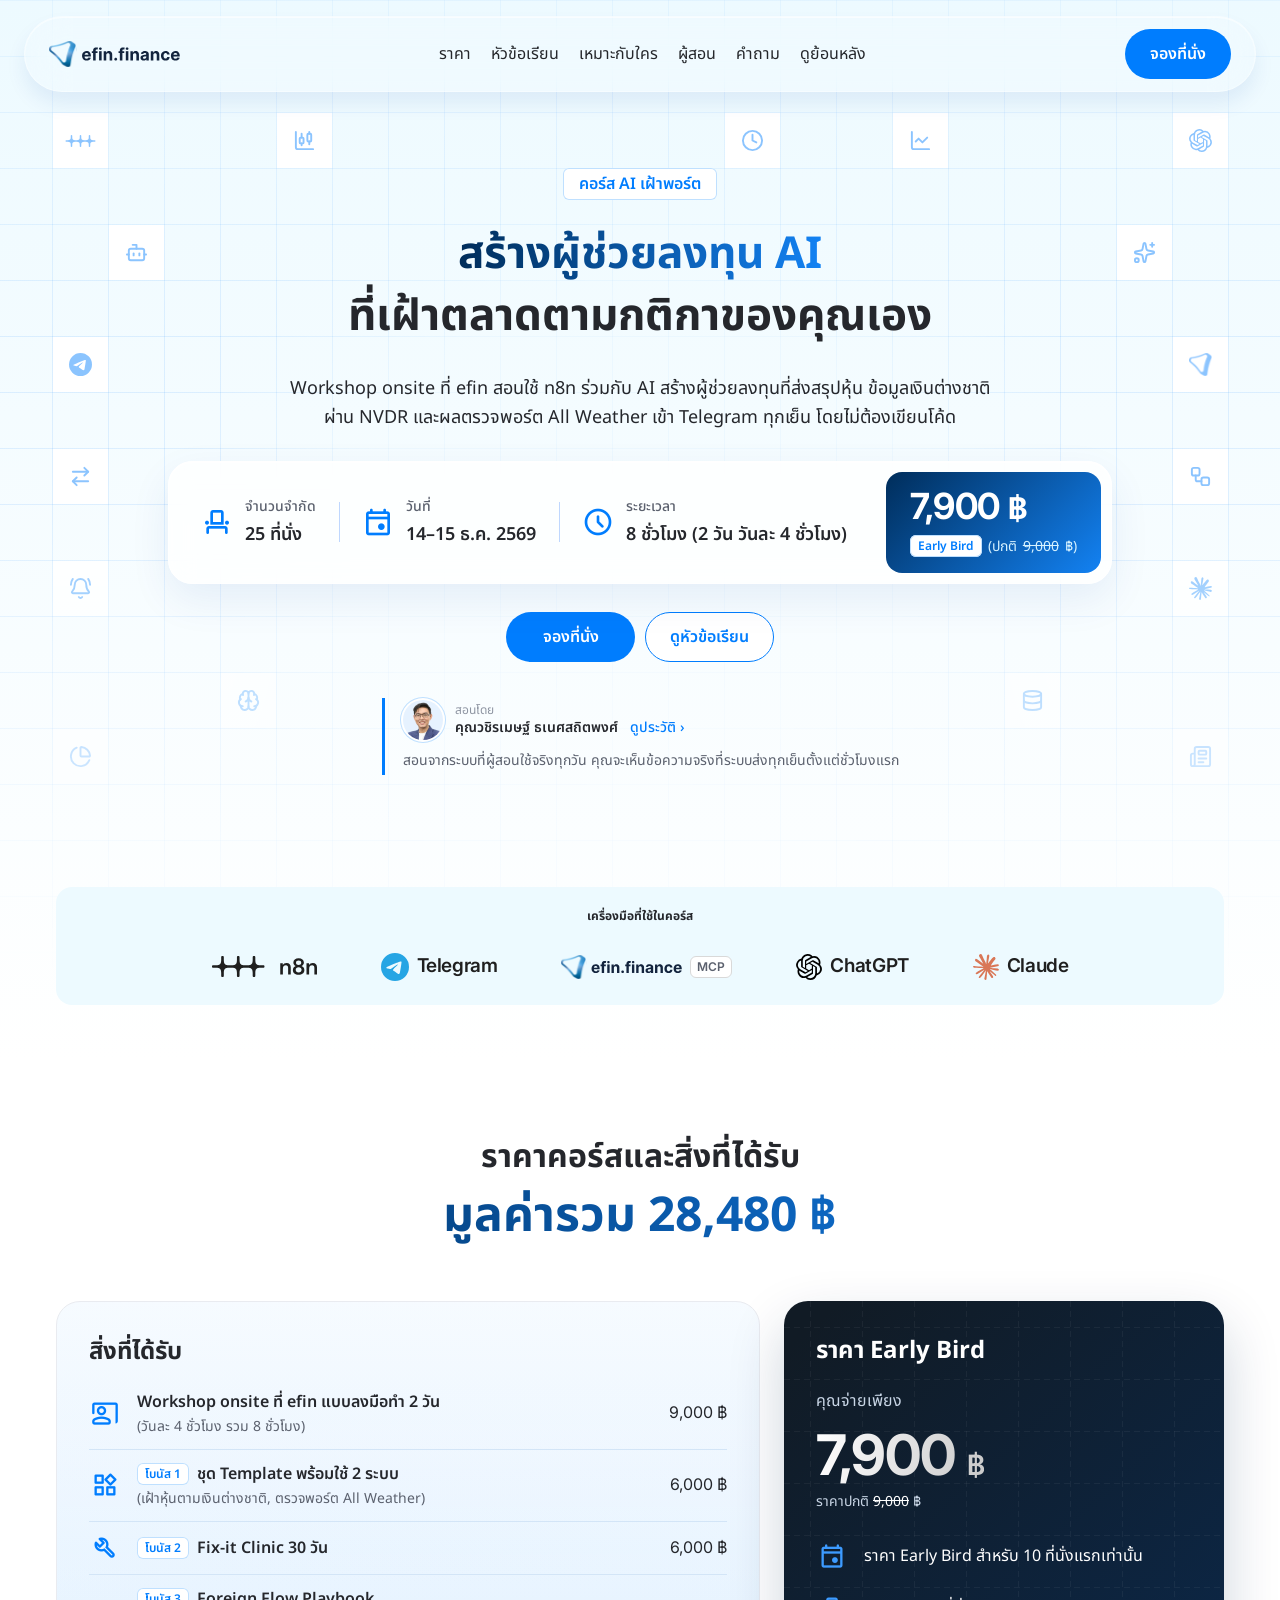
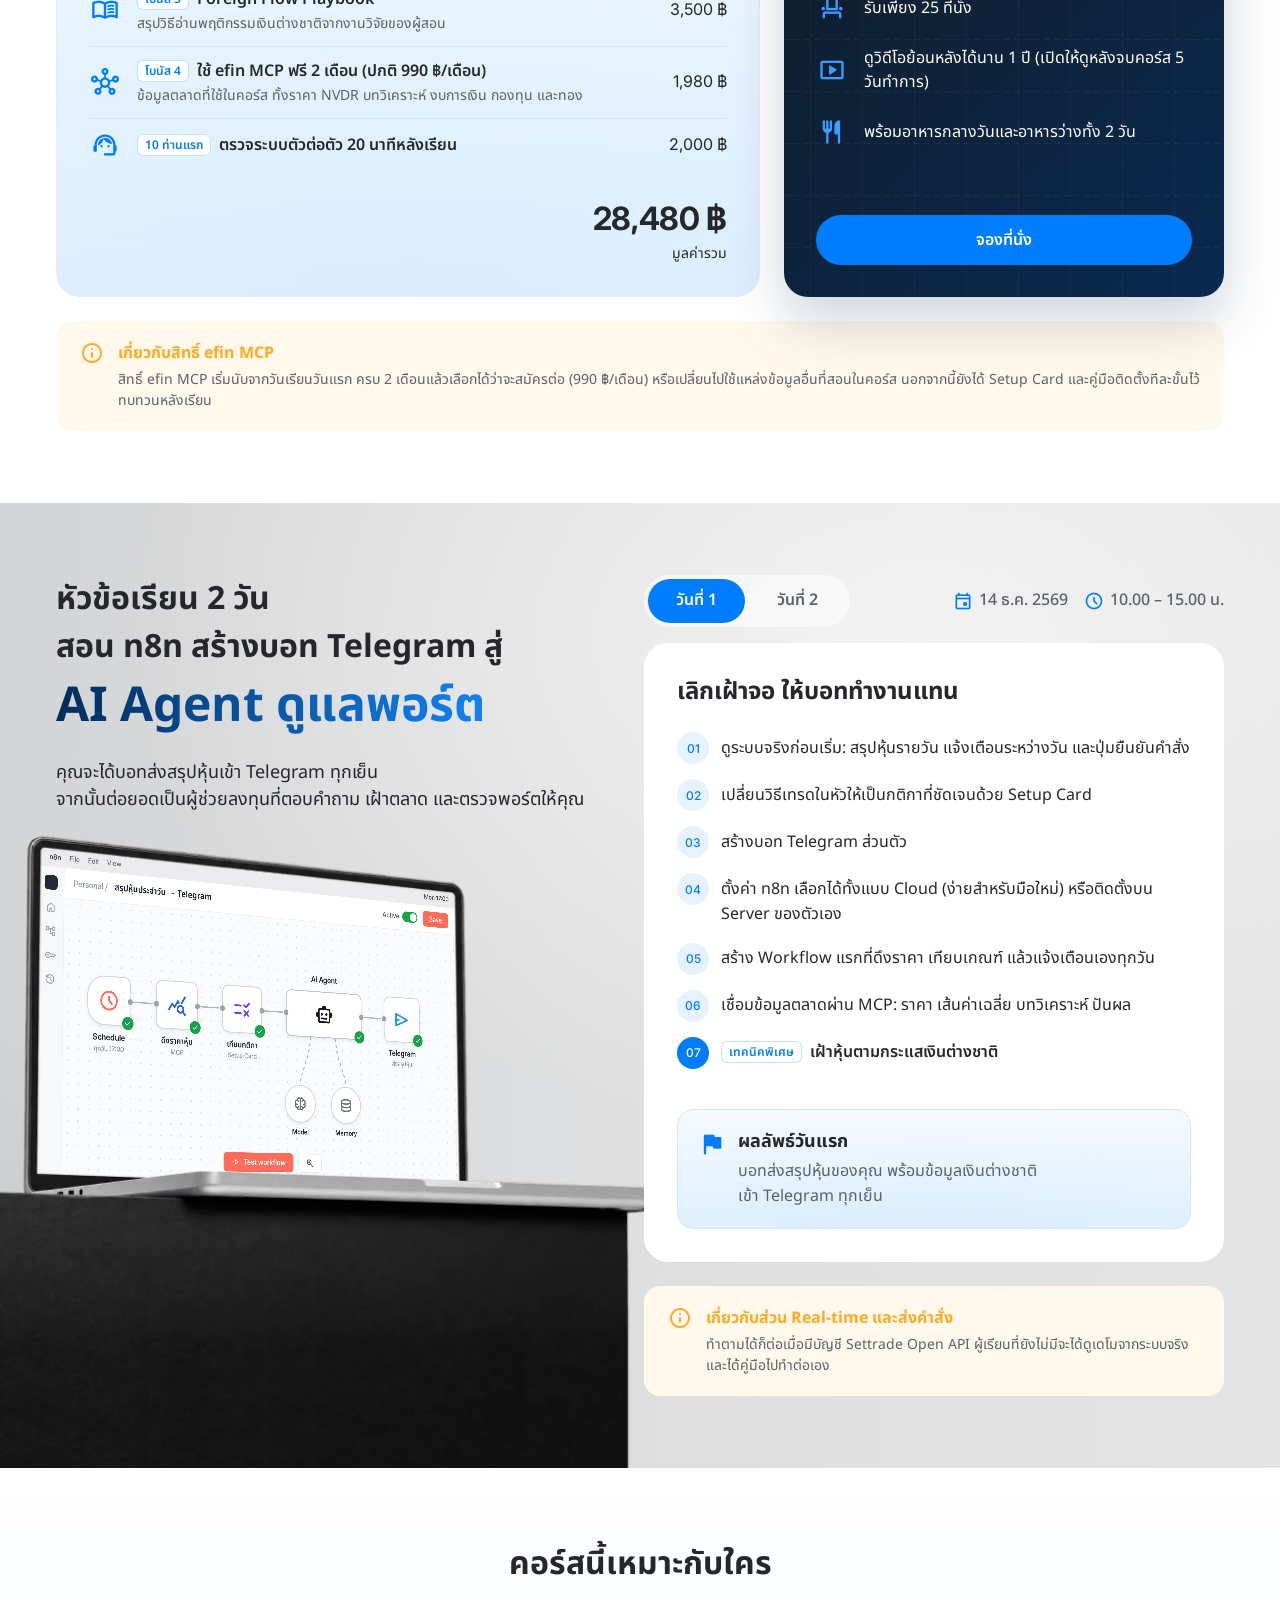
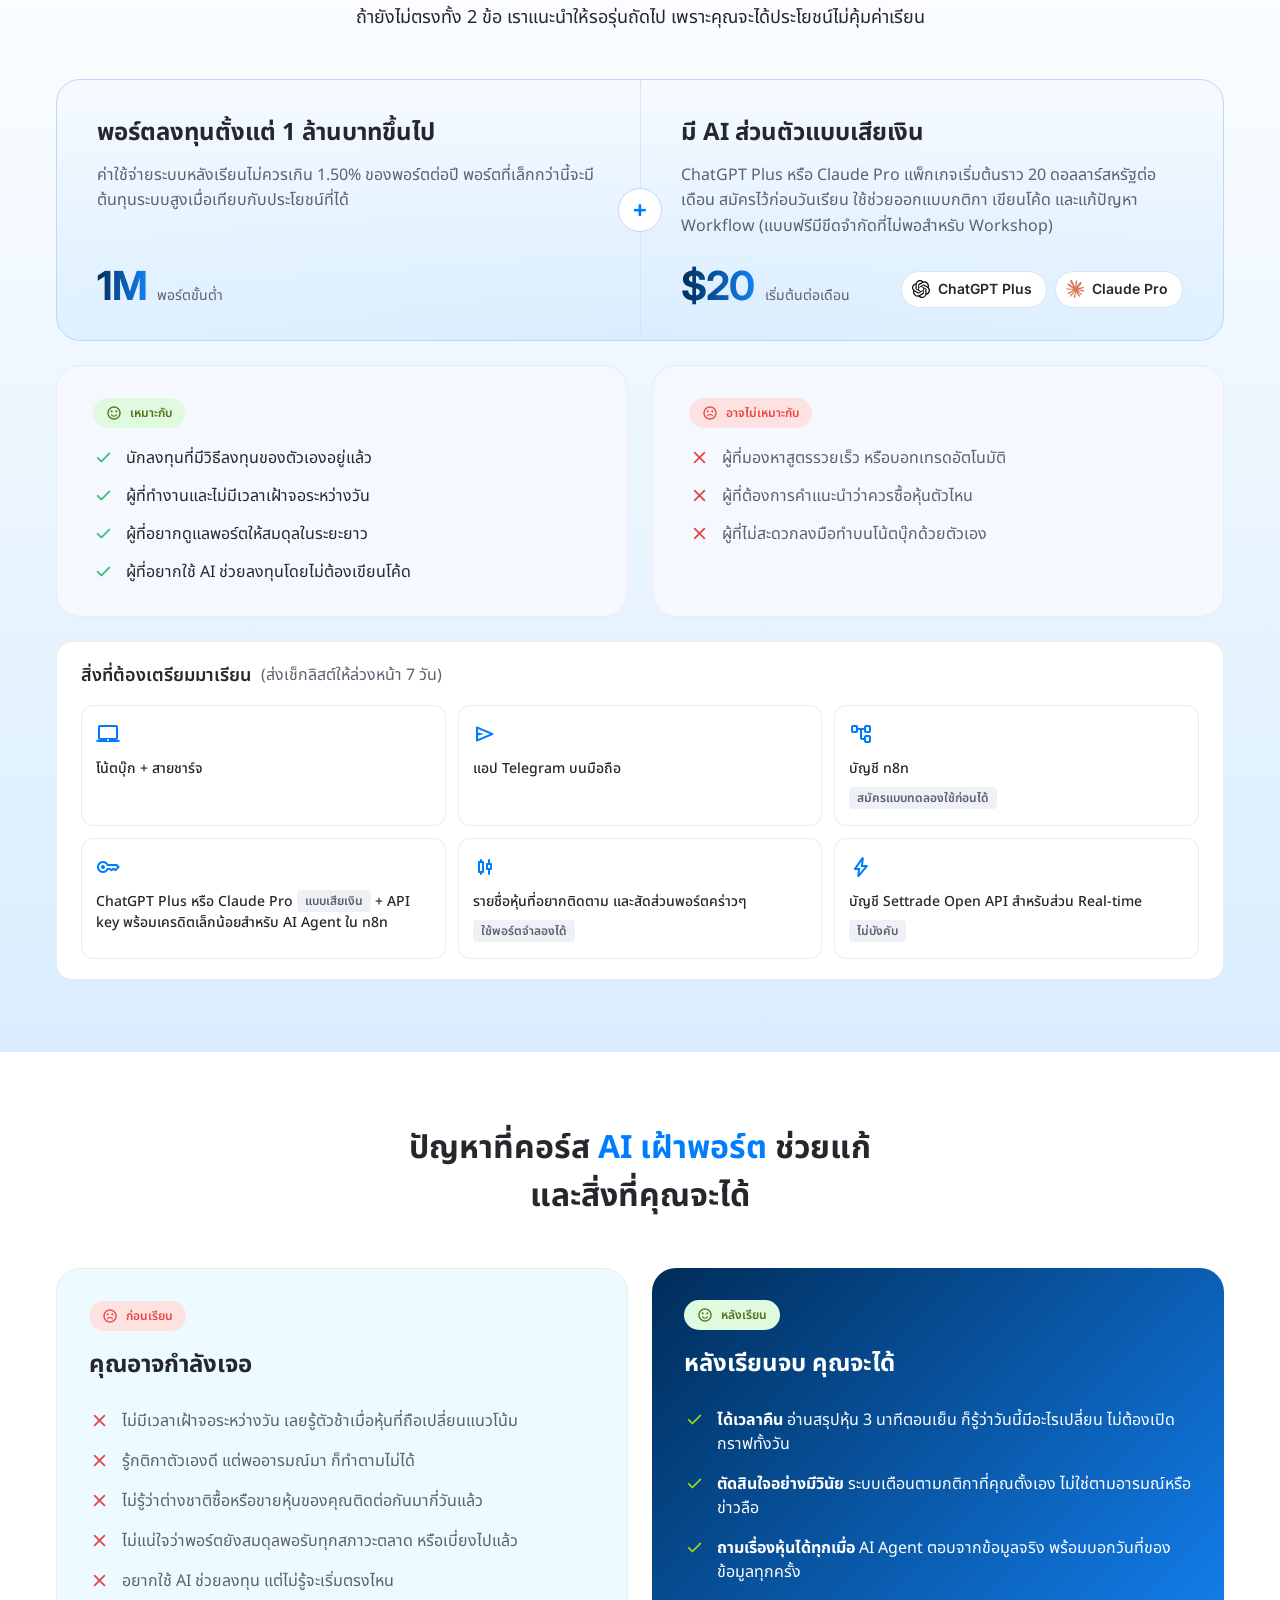
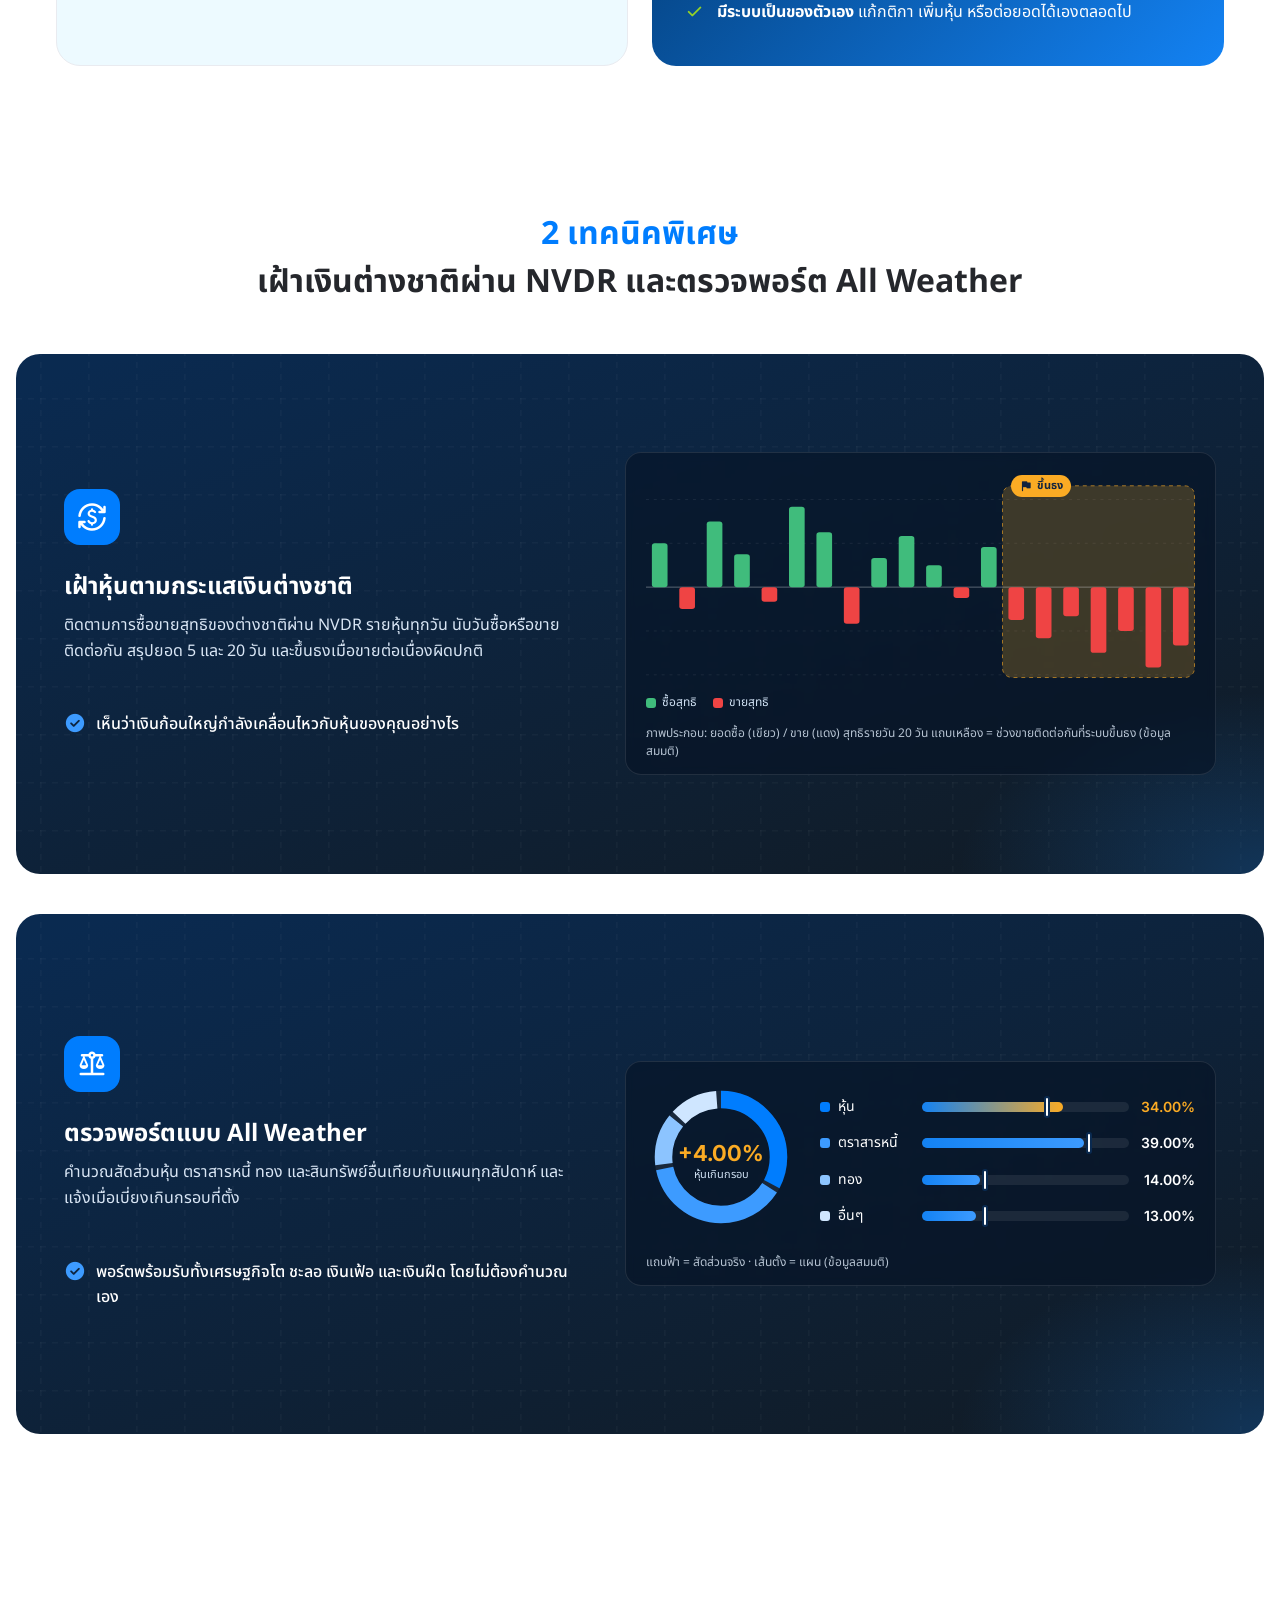
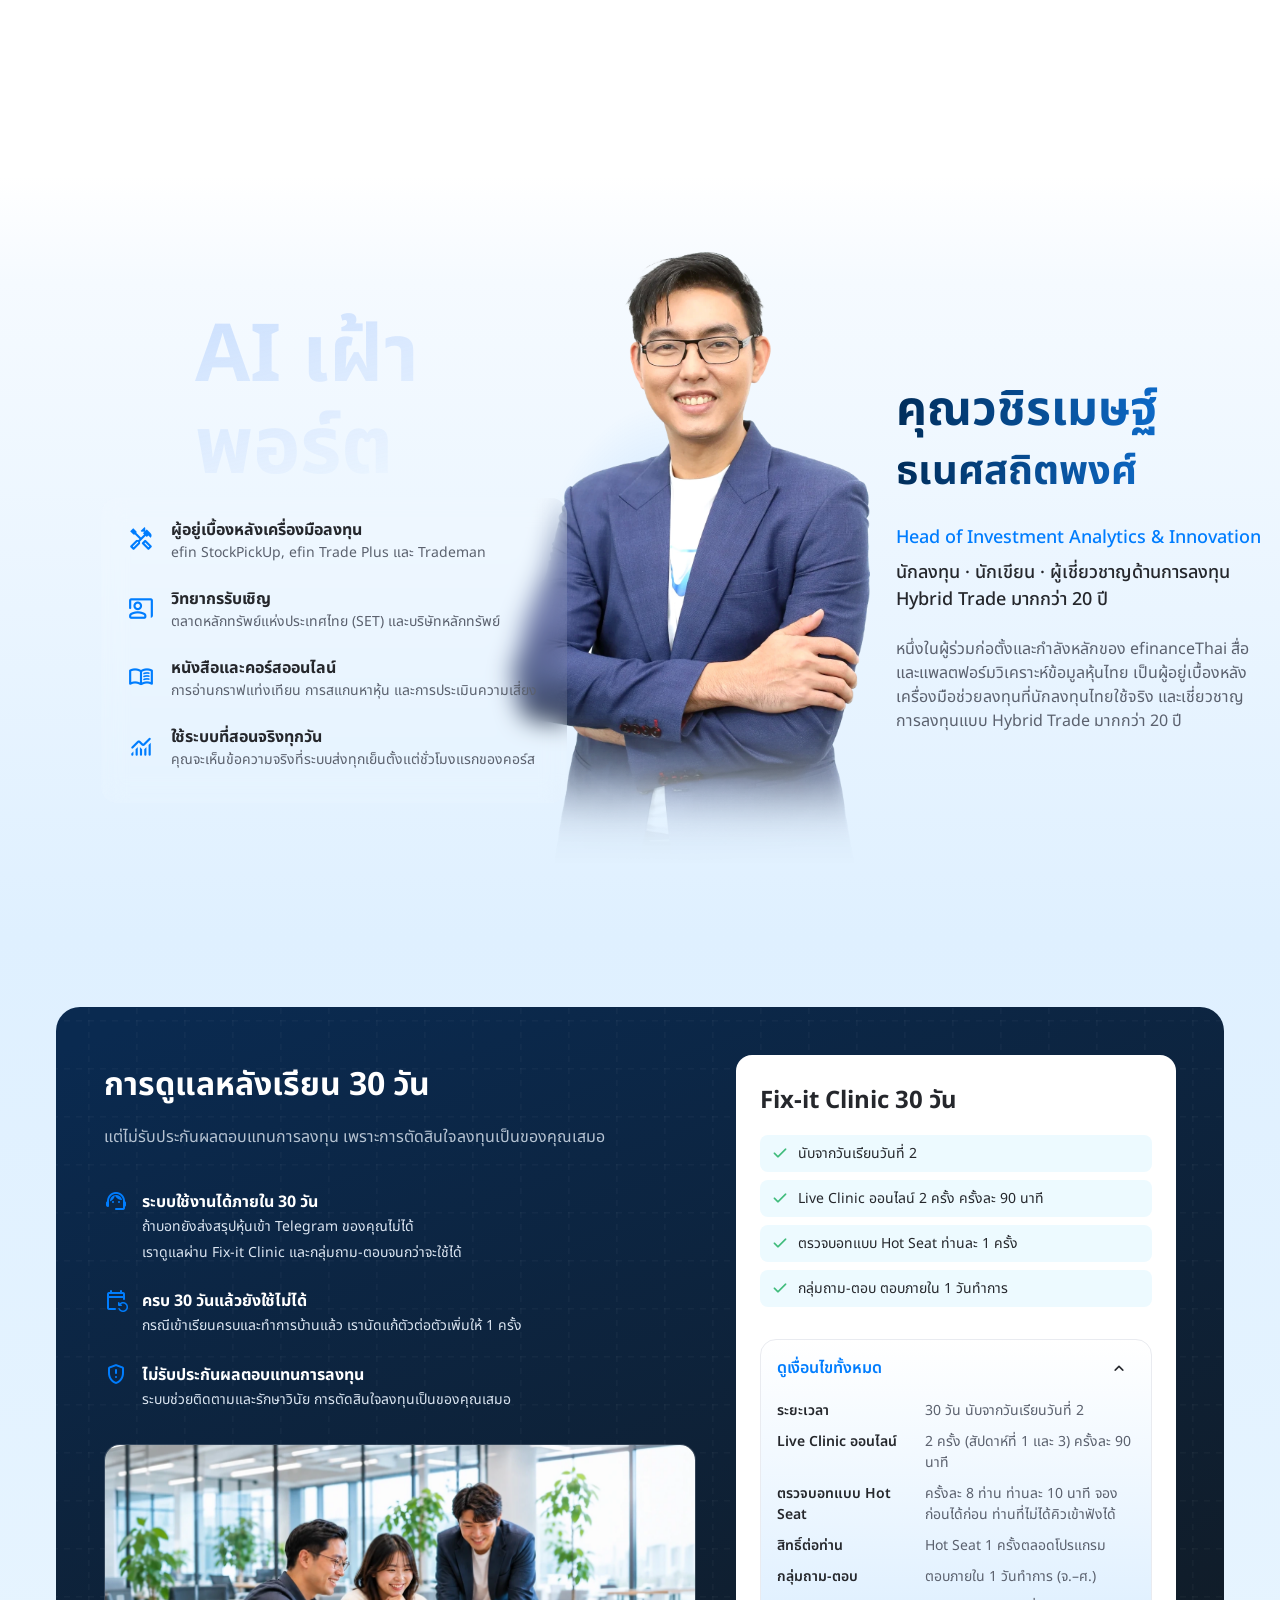
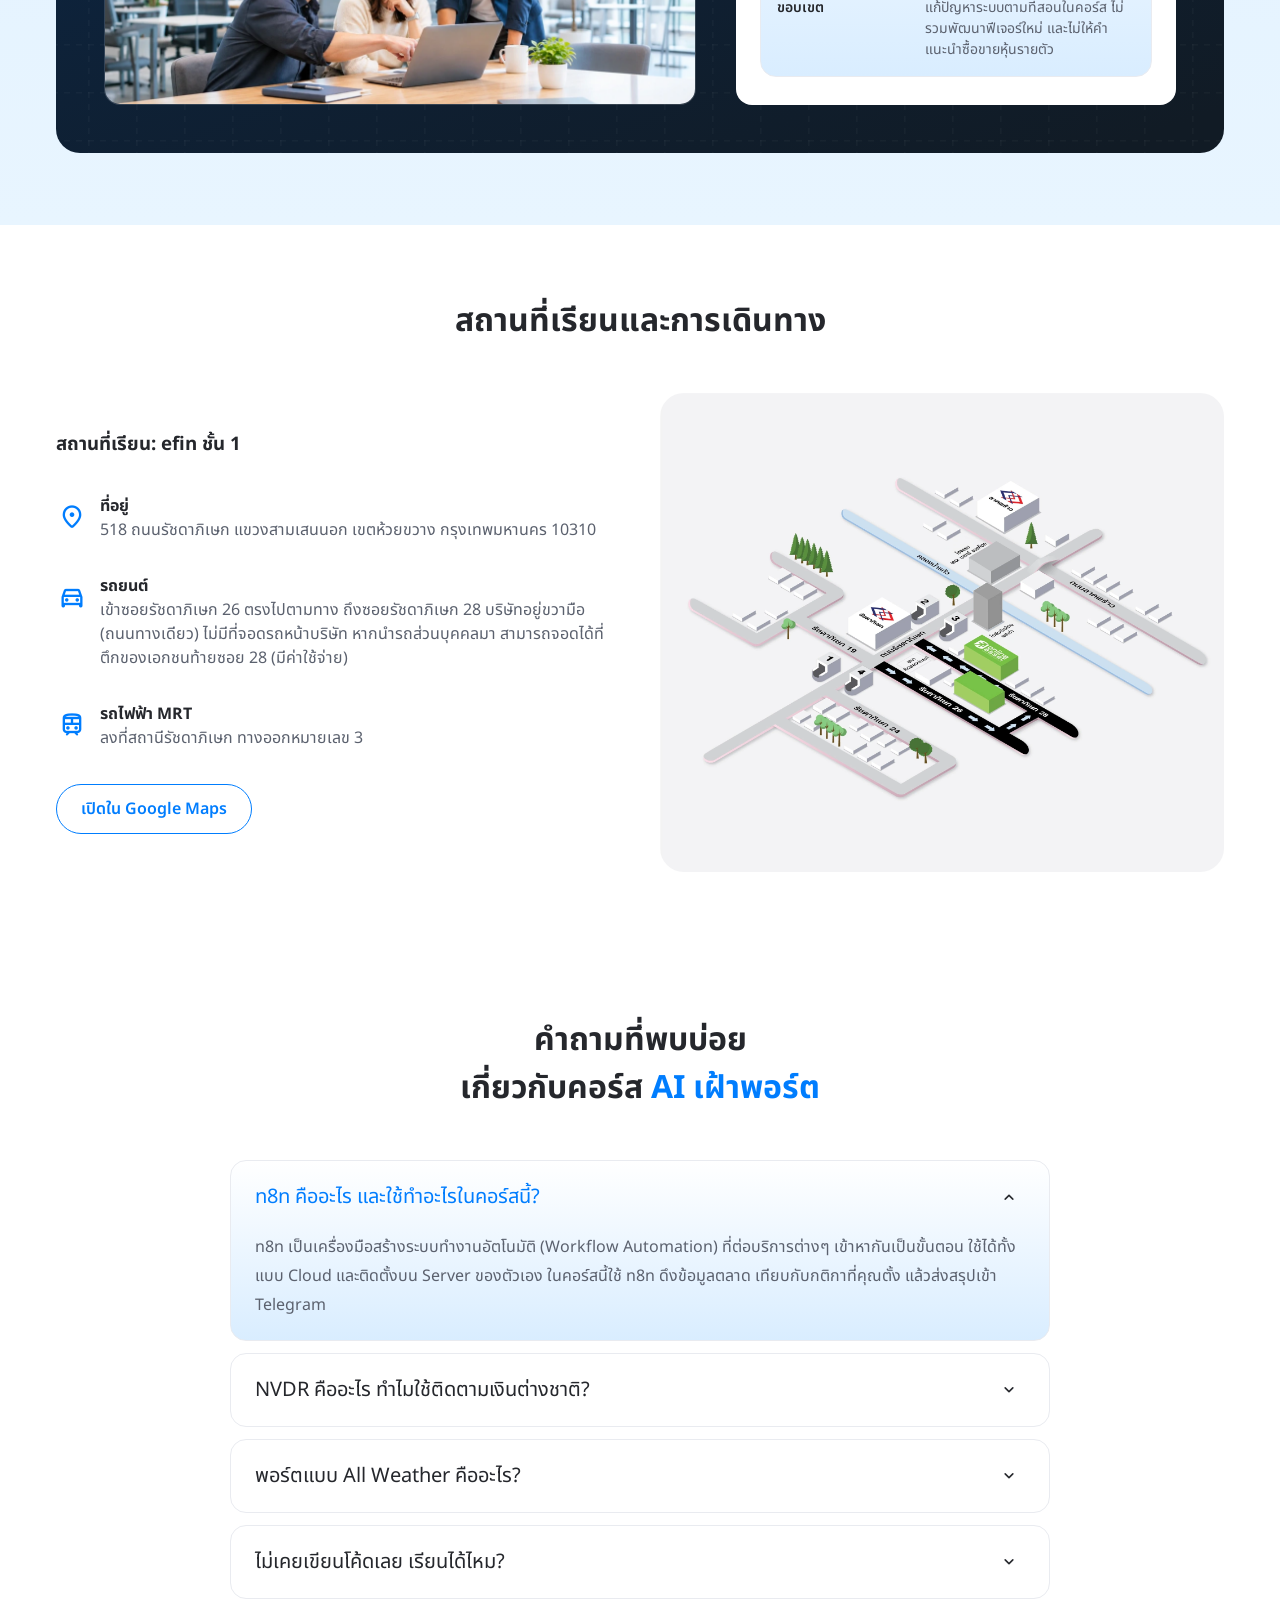
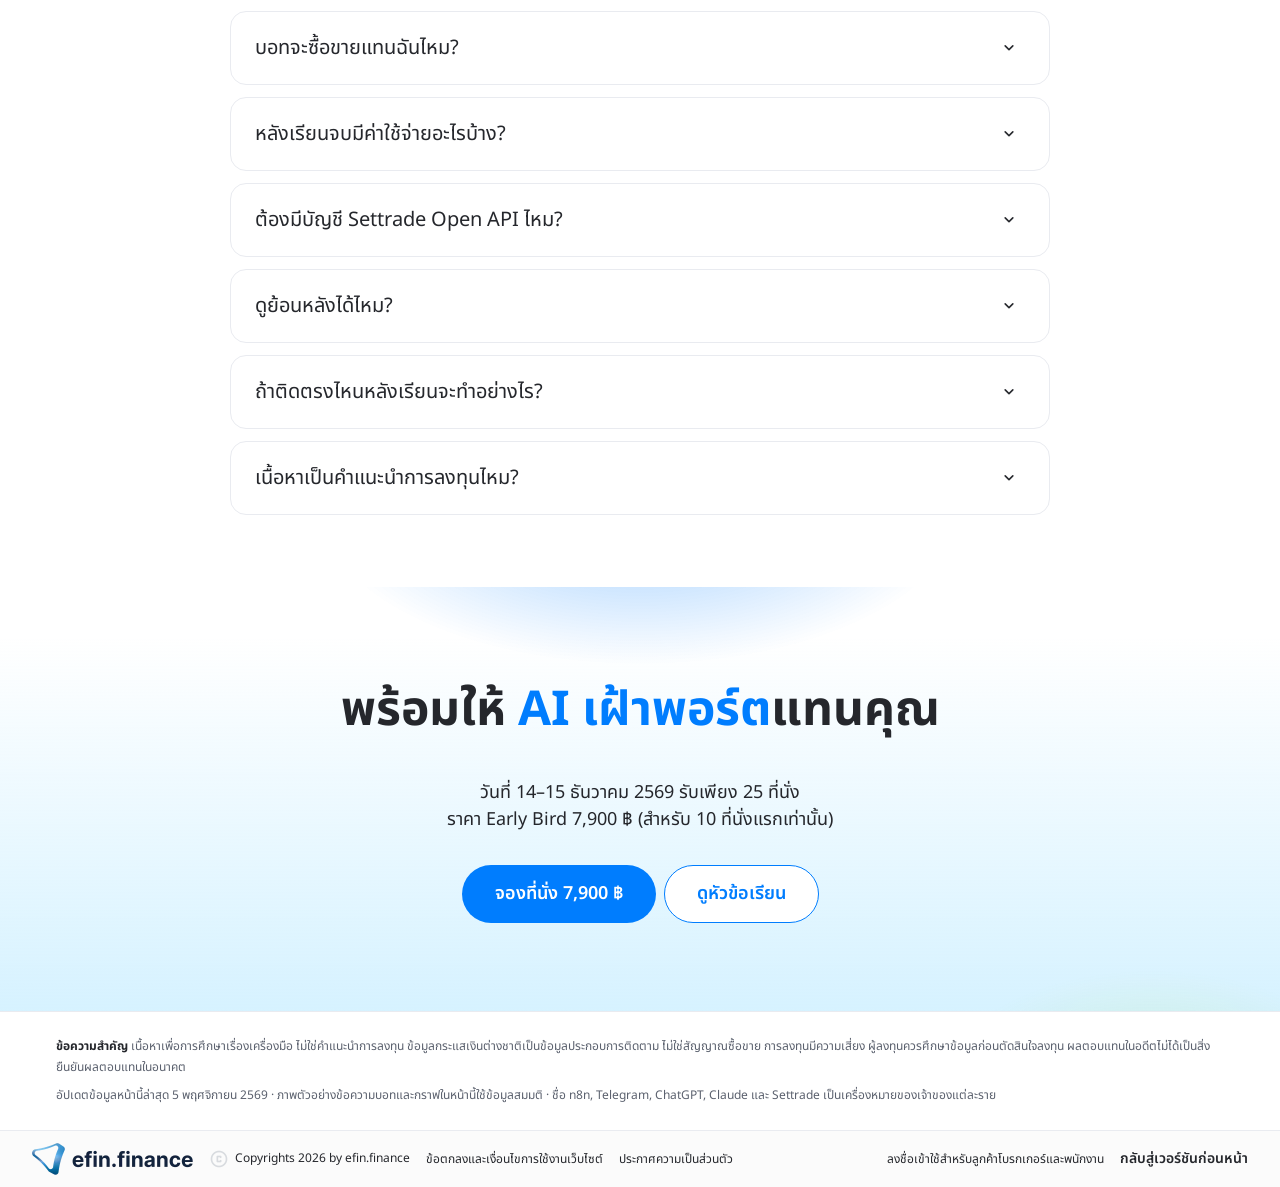
==== commit e97aa203: "Swap mockup and instructor photos, trim sections, rework mobile hero grid - Curriculum: new black-st" ====
--- a/index.html
+++ b/index.html
@@ -44,7 +44,7 @@
     <link rel="stylesheet" href="https://fonts.googleapis.com/css2?family=Inter:wght@500;600;700&family=Noto+Sans+Thai:wght@300;400;500;600;700&display=swap" />
     <!-- ฟอนต์ไอคอน: โหลดเฉพาะ 46 ไอคอนที่ใช้ในหน้า (icon_names เรียงตามตัวอักษร) ~10 KB แทนชุดเต็ม ~540 KB
          เพิ่มไอคอนใหม่ในหน้าเมื่อไร ต้องเพิ่มชื่อในรายการนี้ด้วย ไม่งั้นจะแสดงเป็นตัวหนังสือ -->
-    <link rel="stylesheet" href="https://fonts.googleapis.com/css2?family=Material+Symbols+Rounded:opsz,wght,FILL,GRAD@24,400,0..1,0&icon_names=account_tree,arrow_upward,balance,bolt,build,candlestick_chart,check,check_circle,close,co_present,copyright,currency_exchange,database,directions_car,event,event_repeat,event_seat,flag,gpp_maybe,handyman,history,home,hub,info,key,keyboard_arrow_down,laptop_mac,location_on,menu_book,monitoring,neurology,play_arrow,query_stats,restaurant,rule,schedule,send,sentiment_dissatisfied,sentiment_satisfied,smart_display,smart_toy,support_agent,timer,train,widgets,zoom_in&display=block" />
+    <link rel="stylesheet" href="https://fonts.googleapis.com/css2?family=Material+Symbols+Rounded:opsz,wght,FILL,GRAD@24,400,0..1,0&icon_names=account_tree,arrow_upward,balance,bolt,build,candlestick_chart,check,check_circle,close,co_present,copyright,currency_exchange,database,directions_car,event,event_repeat,event_seat,flag,gpp_maybe,handyman,history,home,hub,info,key,keyboard_arrow_down,laptop_mac,location_on,menu_book,monitoring,neurology,play_arrow,query_stats,restaurant,rule,schedule,send,sentiment_dissatisfied,sentiment_satisfied,smart_display,smart_toy,support_agent,train,widgets,zoom_in&display=block" />
     <link rel="stylesheet" href="assets/css/tokens.css" />
     <link rel="stylesheet" href="assets/css/style.css" />
     <script>
@@ -216,8 +216,8 @@
             <nav class="nav-links" aria-label="เมนูหน้า">
                 <a href="#price" data-gtm="cta_aipw_nav_price">ราคา</a>
                 <a href="#curriculum" data-gtm="cta_aipw_nav_curriculum">หัวข้อเรียน</a>
+                <a href="#fit" data-gtm="cta_aipw_nav_fit">เหมาะกับใคร</a>
                 <a href="#teacher" data-gtm="cta_aipw_nav_teacher">ผู้สอน</a>
-                <a href="#fit" data-gtm="cta_aipw_nav_fit">เหมาะกับใคร</a>
                 <a href="#faq" data-gtm="cta_aipw_nav_faq">คำถาม</a>
                 <a href="#" data-link="pending" data-gtm="cta_aipw_nav_replay">ดูย้อนหลัง</a>
             </nav>
@@ -234,8 +234,8 @@
     <div id="mobile-nav" class="mobile-nav">
         <a href="#price" data-gtm="cta_aipw_nav_price">ราคา</a>
         <a href="#curriculum" data-gtm="cta_aipw_nav_curriculum">หัวข้อเรียน</a>
+        <a href="#fit" data-gtm="cta_aipw_nav_fit">เหมาะกับใคร</a>
         <a href="#teacher" data-gtm="cta_aipw_nav_teacher">ผู้สอน</a>
-        <a href="#fit" data-gtm="cta_aipw_nav_fit">เหมาะกับใคร</a>
         <a href="#faq" data-gtm="cta_aipw_nav_faq">คำถาม</a>
         <a href="#" data-link="pending" data-gtm="cta_aipw_nav_replay">ดูย้อนหลัง</a>
     </div>
@@ -245,7 +245,7 @@
             <!-- ตารางช่องเล็ก + ช่องไอคอน/โลโก้ (แนว cryps.framer.website)
                  ช่องไอคอน (Lucide · .hg-ico): --c = คอลัมน์นับจากกลางจอ (0 = ช่องกลาง) · --r = แถวจากขอบบน hero
                  ช่องโลโก้เครื่องมือ (.hg-edge): --e = ช่องที่เท่าไรนับจากขอบจอ (0 = ช่องเต็มช่องแรก) · .hg-l ซ้าย / .hg-r ขวา
-                 hg-d = จอ ≥1200 · hg-t = 768–1199 · hg-m = ≤767 · hg-mt = ≤1199 (ทั้งแท็บเล็ตและมือถือ) -->
+                 hg-d = จอ ≥1200 · hg-t = 768–1199 · hg-m = ≤767 -->
             <div class="hero-grid" aria-hidden="true">
                 <i class="hg-beam hg-beam--l"></i>
                 <i class="hg-beam hg-beam--r"></i>
@@ -276,17 +276,20 @@
                 <span class="hg-cell hg-t" style="--c:3;--r:2"><span class="hg-ico hg-ico--bot"></span></span>
                 <span class="hg-cell hg-t" style="--c:-5;--r:3"><span class="hg-ico hg-ico--bell"></span></span>
                 <span class="hg-cell hg-t" style="--c:5;--r:3"><span class="hg-ico hg-ico--sparkles"></span></span>
-                <!-- ≤767: ไอคอน 6 ช่อง main.js (heroGridMobile) จัดตำแหน่งให้กระจายในที่ว่างของ hero ตามความกว้างจอจริง
-                     (ไม่ทับข้อความ/กล่อง · ไม่ติดกัน · กระจายห่างกันมากที่สุด) · ค่า --c/--r ด้านล่างเป็นตำแหน่งสำรองตอนไม่มี JS -->
-                <span class="hg-cell hg-m" style="--c:-1;--r:2"><span class="hg-ico hg-ico--candlestick"></span></span>
+                <!-- ≤767: ตำแหน่งตามที่ผู้ใช้กำหนด (กรอบแดงบนจอ 375) · .hg-x = ช่องริมจอ (ช่องที่เห็นครึ่งช่องขึ้นไป อาจเลยขอบจอได้)
+                     ซ้าย: n8n แถว 4 · pie แถว 10 (เกยมุมการ์ดราคา) / ขวา: Telegram แถว 2 · sparkles แถว 5 · bell แถว 9
+                     กลาง: candlestick c −2 แถว 1 (โผล่ใต้เมนู) · bot c 1 แถว 2
+                     ข้อความตัดบรรทัดต่างกันตามความกว้างจอ → main.js (heroGridMobile) ขยับแถวแต่ละช่องไปแถวใกล้สุดที่ไม่ทับข้อความ/ป้าย ไม่ติดกัน (data-over="card" = เกยการ์ดได้) -->
+                <span class="hg-cell hg-m" style="--c:-2;--r:1"><span class="hg-ico hg-ico--candlestick"></span></span>
                 <span class="hg-cell hg-m" style="--c:1;--r:2"><span class="hg-ico hg-ico--bot"></span></span>
-                <span class="hg-cell hg-m" style="--c:-3;--r:4"><span class="hg-ico hg-ico--bell"></span></span>
-                <span class="hg-cell hg-m" style="--c:3;--r:4"><span class="hg-ico hg-ico--pie"></span></span>
-                <span class="hg-cell hg-m hg-m--js" style="--c:-3;--r:4"><span class="hg-ico hg-ico--sparkles"></span></span>
-                <span class="hg-cell hg-m hg-m--js" style="--c:3;--r:4"><span class="hg-ico hg-ico--exchange"></span></span>
-                <!-- ≤1199: โลโก้ n8n ซ้าย / Telegram ขวา ชิดขอบ แถว 2 -->
-                <span class="hg-cell hg-edge hg-l hg-mt" style="--e:0;--r:2"><span class="hg-logo hg-logo--n8n"></span></span>
-                <span class="hg-cell hg-edge hg-r hg-mt" style="--e:0;--r:2"><span class="hg-logo hg-logo--telegram"></span></span>
+                <span class="hg-cell hg-m hg-x hg-r" style="--r:2"><span class="hg-logo hg-logo--telegram"></span></span>
+                <span class="hg-cell hg-m hg-x hg-l" style="--r:4"><span class="hg-logo hg-logo--n8n"></span></span>
+                <span class="hg-cell hg-m hg-x hg-r" style="--r:5"><span class="hg-ico hg-ico--sparkles"></span></span>
+                <span class="hg-cell hg-m hg-x hg-r" style="--r:9"><span class="hg-ico hg-ico--bell"></span></span>
+                <span class="hg-cell hg-m hg-x hg-l" style="--r:10" data-over="card"><span class="hg-ico hg-ico--pie"></span></span>
+                <!-- 768–1199: โลโก้ n8n ซ้าย / Telegram ขวา ชิดขอบ แถว 2 -->
+                <span class="hg-cell hg-edge hg-l hg-t" style="--e:0;--r:2"><span class="hg-logo hg-logo--n8n"></span></span>
+                <span class="hg-cell hg-edge hg-r hg-t" style="--e:0;--r:2"><span class="hg-logo hg-logo--telegram"></span></span>
             </div>
             <!-- การ์ดลอยรอบเนื้อหา (.hero-floats) ถอดออกแล้ว · CSS (.fl*) และ JS (heroFloatsParallax) ยังอยู่ ใส่ markup กลับจาก git commit b2900d3 เมื่อจะใช้ -->
             <div class="hero-stage">
@@ -353,11 +356,6 @@
                             <img alt="" loading="lazy" width="26" height="26" decoding="async"
                                 src="assets/logos/claude.svg" />
                             <span class="logo-word">Claude</span>
-                        </li>
-                        <li class="logo-item">
-                            <img alt="Settrade Open API" loading="lazy" width="108" height="24" decoding="async"
-                                src="assets/logos/settrade.svg" />
-                            <span class="logo-suffix">Open API</span>
                         </li>
                     </ul>
                 </div>
@@ -582,7 +580,7 @@
                         <h3 class="gate-title">พอร์ตลงทุนตั้งแต่ 1 ล้านบาทขึ้นไป</h3>
                         <p class="gate-desc">ค่าใช้จ่ายระบบหลังเรียนไม่ควรเกิน 1.50% ของพอร์ตต่อปี พอร์ตที่เล็กกว่านี้จะมีต้นทุนระบบสูงเมื่อเทียบกับประโยชน์ที่ได้</p>
                         <div class="gate-foot">
-                            <p class="gate-figure" aria-hidden="true"><b>฿1M</b><small>พอร์ตขั้นต่ำ</small></p>
+                            <p class="gate-figure" aria-hidden="true"><b>1M</b><small>พอร์ตขั้นต่ำ</small></p>
                         </div>
                     </article>
                     <span class="gate-plus" aria-hidden="true">+</span>
@@ -618,7 +616,7 @@
                         </ul>
                     </div>
                 </div>
-                <!-- สิ่งที่ต้องเตรียมมาเรียน: ข้อความตาม wireframe ครบทุกรายการ · ชิปมีไอคอนนำหน้า -->
+                <!-- สิ่งที่ต้องเตรียมมาเรียน: ข้อความตาม wireframe ครบทุกรายการ · การ์ด 6 ใบ ไอคอนอยู่บน -->
                 <div class="prep" data-anim="fade-up">
                     <p class="prep-sum">
                         <b>สิ่งที่ต้องเตรียมมาเรียน</b>
@@ -816,7 +814,7 @@
                         <p class="teacher-role">Head of Investment Analytics &amp; Innovation</p>
                         <p class="teacher-subrole">นักลงทุน · นักเขียน · ผู้เชี่ยวชาญด้านการลงทุน Hybrid Trade มากกว่า 20 ปี</p>
                         <div class="teacher-bio">
-                            <p>หนึ่งในผู้ร่วมก่อตั้งและกำลังหลักของ efinanceThai สื่อและแพลตฟอร์มวิเคราะห์ข้อมูลหุ้นชั้นนำของไทย เป็นผู้อยู่เบื้องหลังเครื่องมือช่วยลงทุนที่นักลงทุนไทยใช้จริง และเชี่ยวชาญการลงทุนแบบ Hybrid Trade มากกว่า 20 ปี</p>
+                            <p>หนึ่งในผู้ร่วมก่อตั้งและกำลังหลักของ efinanceThai สื่อและแพลตฟอร์มวิเคราะห์ข้อมูลหุ้นไทย เป็นผู้อยู่เบื้องหลังเครื่องมือช่วยลงทุนที่นักลงทุนไทยใช้จริง และเชี่ยวชาญการลงทุนแบบ Hybrid Trade มากกว่า 20 ปี</p>
                         </div>
                     </div>
                     <div class="teacher-glass" data-anim="fade-up">
@@ -835,7 +833,7 @@
                                     <span class="ms" aria-hidden="true">co_present</span>
                                     <div>
                                         <b>วิทยากรรับเชิญ</b>
-                                        <p>ตลาดหลักทรัพย์แห่งประเทศไทย (SET) และบริษัทหลักทรัพย์ชั้นนำ</p>
+                                        <p>ตลาดหลักทรัพย์แห่งประเทศไทย (SET) และบริษัทหลักทรัพย์</p>
                                     </div>
                                 </div>
                             </li>
@@ -867,8 +865,7 @@
                 <div class="guarantee-card" data-anim="fade-up">
                     <div class="guarantee-inner">
                         <div class="guarantee-left">
-                            <h2 class="guarantee-title">การดูแลหลังเรียน 30 วัน<span class="line">และการรับประกัน</span>
-                            </h2>
+                            <h2 class="guarantee-title">การดูแลหลังเรียน 30 วัน</h2>
                             <p class="guarantee-sub">แต่ไม่รับประกันผลตอบแทนการลงทุน เพราะการตัดสินใจลงทุนเป็นของคุณเสมอ
                             </p>
                             <ul class="guarantee-list">
@@ -876,21 +873,21 @@
                                     <span class="ms" aria-hidden="true">support_agent</span>
                                     <div>
                                         <b>ระบบใช้งานได้ภายใน 30 วัน</b>
-                                        <span>ถ้าบอทยังส่งสรุปหุ้นเข้า Telegram ของคุณไม่ได้<br />เราดูแลผ่าน Fix-it Clinic และกลุ่มถาม-ตอบจนกว่าจะใช้ได้</span>
+                                        <span>ถ้าบอทยังส่งสรุปหุ้นเข้า Telegram <span class="nobr">ของคุณไม่ได้</span><br />เราดูแลผ่าน <span class="nobr">Fix-it Clinic</span> และ<span class="nobr">กลุ่มถาม-ตอบ</span><span class="nobr">จนกว่าจะใช้ได้</span></span>
                                     </div>
                                 </li>
                                 <li class="g-item">
                                     <span class="ms" aria-hidden="true">event_repeat</span>
                                     <div>
                                         <b>ครบ 30 วันแล้วยังใช้ไม่ได้</b>
-                                        <span>กรณีเข้าเรียนครบและทำการบ้านแล้ว เรานัดแก้ตัวต่อตัวเพิ่มให้ 1 ครั้ง</span>
+                                        <span>กรณีเข้าเรียนครบและทำการบ้านแล้ว <span class="nobr">เรานัดแก้ตัวต่อตัวเพิ่มให้ 1 ครั้ง</span></span>
                                     </div>
                                 </li>
                                 <li class="g-item">
                                     <span class="ms" aria-hidden="true">gpp_maybe</span>
                                     <div>
                                         <b>ไม่รับประกันผลตอบแทนการลงทุน</b>
-                                        <span>ระบบช่วยติดตามและรักษาวินัย การตัดสินใจลงทุนเป็นของคุณเสมอ</span>
+                                        <span>ระบบช่วยติดตามและรักษาวินัย <span class="nobr">การตัดสินใจลงทุนเป็นของคุณเสมอ</span></span>
                                     </div>
                                 </li>
                             </ul>
@@ -1123,34 +1120,6 @@
                 </h2>
                 <p class="finalcta-sub" data-anim="fade-up">วันที่ 14–15 ธันวาคม 2569 รับเพียง 25 ที่นั่ง<span
                         class="line">ราคา Early Bird 7,900 ฿ (สำหรับ 10 ที่นั่งแรกเท่านั้น)</span></p>
-                <div data-anim="fade-up">
-                    <span class="cd-label grad-text">
-                        <span class="ms" aria-hidden="true">timer</span>
-                        นับถอยหลังสู่วันเรียน
-                    </span>
-                    <div class="cd-row" role="timer" aria-label="เวลาที่เหลือก่อนวันเรียน"
-                        data-countdown="2026-12-14T10:00:00+07:00">
-                        <div class="cd-box">
-                            <span class="cd-num">--</span>
-                            <span class="cd-lbl">วัน</span>
-                        </div>
-                        <span class="cd-sep" aria-hidden="true">:</span>
-                        <div class="cd-box">
-                            <span class="cd-num">--</span>
-                            <span class="cd-lbl">ชม.</span>
-                        </div>
-                        <span class="cd-sep" aria-hidden="true">:</span>
-                        <div class="cd-box">
-                            <span class="cd-num">--</span>
-                            <span class="cd-lbl">นาที</span>
-                        </div>
-                        <span class="cd-sep" aria-hidden="true">:</span>
-                        <div class="cd-box">
-                            <span class="cd-num">--</span>
-                            <span class="cd-lbl">วินาที</span>
-                        </div>
-                    </div>
-                </div>
                 <div class="finalcta-btns" data-anim="fade-up">
                     <a class="btn btn--primary btn--lg" href="https://www.efin.finance/th/efincourse/ai-portfolio-watch-dec2026/payment" data-gtm="cta_aipw_closing_book" data-book="closing">
                         จองที่นั่ง 7,900 ฿
--- a/assets/css/style.css
+++ b/assets/css/style.css
@@ -518,10 +518,11 @@
 
 /* ==========================================================================
    ฉากหลัง hero: ตารางช่องเล็ก + ช่องไอคอน (แนว cryps.framer.website ปรับเป็นธีมสว่าง · แทนลายจุด 20px เดิม)
-   - ช่อง --cell: 56px (≤1199: 48 · ≤767: 40) เล็กกว่าต้นแบบ (~80) · เส้น 1px ฟ้าหลักโปร่ง 10% · คอลัมน์จัดกึ่งกลางจอ (มีช่องกลางพอดี)
+   - ช่อง --cell: 56px (≤1199: 48 · ≤767: 44) เล็กกว่าต้นแบบ (~80) · เส้น 1px ฟ้าหลักโปร่ง 10% · คอลัมน์จัดกึ่งกลางจอ (มีช่องกลางพอดี)
    - mask เดิมของลายจุด: กลางจาง (หลังหัวข้อ) + ด้านล่างจางหายต่อกับ section ถัดไป — ใช้กับเส้น ช่องไอคอน และแสงทั้งชั้น
    - ช่องไอคอน .hg-cell: พื้นขาว (สว่างกว่าพื้น hero นิดเดียว) + ไอคอน Lucide (เส้น 2px) สีหลักโปร่ง · วางด้วยหน่วยช่อง --c (คอลัมน์จากกลาง) / --r (แถว)
-     จอ ≥1200 (.hg-d) อยู่คอลัมน์ริมซ้ายขวาข้างเนื้อหา (|c| ≥ 9) · ≤1199 (.hg-m / .hg-t) อยู่แถว 2 เหนือป้ายชื่อคอร์ส ไม่ทับข้อความ
+     จอ ≥1200 (.hg-d) อยู่คอลัมน์ริมซ้ายขวาข้างเนื้อหา (|c| ≥ 9) · 768–1199 (.hg-t) อยู่แถว 2–3 เหนือป้ายชื่อคอร์ส
+     ≤767 (.hg-m) ตำแหน่งตามที่ผู้ใช้กำหนด: ช่องริมจอ (.hg-x) ซ้าย/ขวาไล่ลงข้างเนื้อหา + 2 ช่องกลางด้านบน (ดู index.html)
    - animation: โหลดหน้า ตารางเลื่อนลง 1 ช่องพร้อมเฟดเข้า → เฟรมช่องค่อยๆ ปรากฏทีละแถว → ไอคอนในช่องค่อยๆ ตามมา → แสงวิ่งตามเส้นแนวตั้ง 2 เส้นวนต่อเนื่อง
      reduced motion = นิ่ง ไม่มีแสงวิ่ง
    ========================================================================== */
@@ -581,6 +582,16 @@
     left: calc(100cqw - mod(50cqw - var(--cell) / 2, var(--cell)) - (var(--e) + 1) * var(--cell) + 1px);
 }
 
+/* ช่องริมจอ (มือถือ .hg-x): คอลัมน์นอกสุดที่เห็นอย่างน้อยครึ่งช่อง (ขอบซ้ายช่องอยู่ระหว่าง −½ ถึง +½ ช่องจากขอบจอ)
+   จอที่ขอบตารางไม่พอดีขอบจอ ช่องจะเลยขอบจอไปบางส่วน (เช่น 375: เห็น 34 จาก 44px) · ตรงกับเส้นตารางเสมอ */
+.hg-x.hg-l {
+    left: calc(mod(50cqw, var(--cell)) - var(--cell) / 2 + 1px);
+}
+
+.hg-x.hg-r {
+    left: calc(100cqw - mod(50cqw, var(--cell)) - var(--cell) / 2 + 1px);
+}
+
 /* ไอคอน (Lucide · assets/icons/lucide) และโลโก้เครื่องมือ: ใช้ไฟล์ SVG เป็น mask ระบายสีหลัก โปร่ง 45% กว้าง .42 ช่อง
    สีเดียวกันทั้งหมด · เปลี่ยนไอคอนช่องไหนก็แค่ชี้ --logo ไปไฟล์ใหม่ */
 .hg-ico,
@@ -751,10 +762,9 @@
     }
 }
 
-/* ช่องตามขนาดจอ: ≥1200 .hg-d · 768–1199 .hg-t · ≤767 .hg-m · ≤1199 ทั้งคู่ .hg-mt */
+/* ช่องตามขนาดจอ: ≥1200 .hg-d · 768–1199 .hg-t · ≤767 .hg-m */
 .hg-m,
-.hg-t,
-.hg-mt {
+.hg-t {
     display: none;
 }
 
@@ -768,8 +778,7 @@
         display: none;
     }
 
-    .hg-t,
-    .hg-mt {
+    .hg-t {
         display: grid;
     }
 
@@ -792,8 +801,11 @@
 }
 
 @media (max-width: 767px) {
+
+    /* มือถือ: เส้นตารางจางกว่าจอใหญ่ (.1 → .07) */
     .hero-grid {
-        --cell: 40px;
+        --cell: 44px;
+        --hg-line: rgba(0, 125, 254, .07);
     }
 
     .hg-t {
@@ -804,25 +816,22 @@
         display: grid;
     }
 
-    /* 2 ช่องที่เพิ่มสำหรับมือถือ แสดงเมื่อ JS จัดตำแหน่งแล้ว (ไม่มี JS จะซ้อนกับช่องสำรอง) */
-    .hg-m--js:not(.is-placed) {
-        display: none;
-    }
-
+    /* แสงวิ่งแนวตั้งตามขอบนอกของช่องโลโก้ (คอลัมน์ −3 / ขอบขวาคอลัมน์ 3) เห็นทุกความกว้างมือถือ */
     .hg-beam--l {
-        --bc: -4;
+        --bc: -3;
     }
 
     .hg-beam--r {
-        --bc: 5;
-    }
-
+        --bc: 4;
+    }
+
+    /* มือถือ: เส้นบนแถว 2 · เส้นล่างแถว 11 (ผู้ใช้ให้ขยับลงจากแถว 5 อีก 6 ช่อง) */
     .hg-hbeam--1 {
         --br: 2;
     }
 
     .hg-hbeam--2 {
-        --br: 5;
+        --br: 11;
     }
 }
 
@@ -2337,13 +2346,14 @@
     text-align: center;
 }
 
+/* โลโก้จัดกลางแถบ ห่างกัน 64 (เดิม space-between กระจายเต็มแถว — เหลือ 5 โลโก้แล้วห่างเกินไป) */
 .logo-row {
     display: flex;
     flex-wrap: wrap;
-    gap: 16px 36px;
+    gap: 16px 64px;
     align-items: center;
     flex: 1;
-    justify-content: space-between;
+    justify-content: center;
 }
 
 .logo-item {
@@ -2677,9 +2687,9 @@
 /* ==========================================================================
    Curriculum (RoboLab #roadmap)
    ========================================================================== */
-/* เวทีแบบ RoboLab #why-robolab: ผนังสตูดิโอเทาอ่อน (CSS) + โน้ตบุ๊กบนแท่นขาว (ภาพ mockup ใหม่ของผู้ใช้ พื้นโปร่งใส · แท่นด้านหน้าขาวนวล ~#f0f0f0 ด้านข้าง ~#b0b0b0)
+/* เวทีแบบ RoboLab #why-robolab: ผนังสตูดิโอเทาอ่อน (CSS) + โน้ตบุ๊กบนแท่นดำผิวหยาบ (ภาพ mockup ใหม่ของผู้ใช้ พื้นโปร่งใส · ด้านหน้า ~#151515–#252525 ด้านซ้าย ~#101010 · ลบ notch กล้องออกจากจอแล้ว)
    - mockup ใหม่ render มุมเดียวกับของเดิมทุกพิกเซล (ตำแหน่งจอ/ฐานเท่าเดิม) จึงใช้ค่าพิกัดด้านล่างได้เหมือนเดิม
-   - ภาพ curriculum-laptop.webp 2000×2333 ~77KB = PNG ต้นฉบับของผู้ใช้ (พื้นโปร่งใส) + หน้าจอ workflow n8n + ต่อแท่นลงล่าง 1000px
+   - ภาพ curriculum-laptop.webp 2000×2333 ~97KB = ภาพต้นฉบับของผู้ใช้ (พื้นโปร่งใส) + หน้าจอ workflow n8n + ต่อแท่นลงล่าง 1000px (ลายผิวสุ่มเป็นบล็อก ไม่มีรอยต่อ)
      ในภาพ (หน่วย = ความกว้างภาพ W): โน้ตบุ๊ก x .246 (ขอบจอซ้าย) – .9145 (ปลายฐาน) · y .1505 (ขอบบน) – .53 (ฐาน) · กึ่งกลาง y .34
    - ไม่ flip ภาพ (ตัวหนังสือบนจอจะกลับด้าน) → สมมาตรแบบสลับข้าง: โน้ตบุ๊กซ้าย · tab + การ์ด + โน้ตขวา
    - จอ ≥1200px: หัวข้อชิดซ้ายบนคอลัมน์ซ้าย · tab อยู่บนสุดคอลัมน์ขวา (จอ ≥1800px ใช้การจัดวางแบบแรก ดู media query ด้านล่าง)
@@ -3816,11 +3826,9 @@
     margin-top: -1px;
 }
 
-/* ป้าย "เทคนิคพิเศษ" ในขั้นตอน: มุมมนแบบ pill radius 100px (tag อื่นยังมุม 6px) */
 .step .tag {
     margin-right: 8px;
     vertical-align: 1px;
-    border-radius: 100px;
 }
 
 .step--special {
@@ -4080,7 +4088,7 @@
     font-size: var(--text-md);
 }
 
-/* สิ่งที่ผู้เรียนต้องเตรียม: การ์ดขาวคงที่ (ไม่พับ) · ชื่อ + ชิปสรุป 6 รายการ */
+/* สิ่งที่ผู้เรียนต้องเตรียม: การ์ดขาวคงที่ (ไม่พับ) · ชื่อ + การ์ดย่อย 6 รายการ */
 .prep {
     margin-top: 24px;
     display: flex;
@@ -4110,33 +4118,48 @@
     color: var(--color-text-secondary);
 }
 
+/* รายการเป็นการ์ด แถวละ 3 ใบ × 2 แถว (≥576) · ≤575 = 2 คอลัมน์
+   ในการ์ด: ไอคอนบน → ข้อความ → ป้ายเล็กชิดล่าง (การ์ดในแถวสูงเท่ากัน ป้ายจึงอยู่ระดับเดียวกัน) */
 .prep-chips {
-    display: flex;
-    flex-wrap: wrap;
+    display: grid;
+    grid-template-columns: repeat(3, minmax(0, 1fr));
+    gap: 12px;
+}
+
+.prep-chip {
+    display: flex;
+    flex-direction: column;
+    align-items: flex-start;
     gap: 8px;
-}
-
-.prep-chip {
-    display: inline-flex;
-    align-items: center;
-    gap: 6px;
-    padding: 6px 14px 6px 10px;
-    border-radius: var(--r-full);
+    padding: 16px 14px;
+    border-radius: var(--r-md);
     border: 1px solid var(--color-border);
     background: #fff;
     font-size: var(--text-base);
     font-weight: 500;
-    line-height: 1.4;
+    line-height: 1.5;
     color: var(--color-text-primary);
 }
 
+/* ไอคอนห่างข้อความ 12 (gap 8 + 4) · ข้อความกับป้ายยังห่าง 8 */
 .prep-chip .ms {
-    font-size: 18px;
+    margin-bottom: 4px;
+    font-size: 24px;
     color: var(--color-primary);
 }
 
+@media (max-width: 575px) {
+    .prep-chips {
+        grid-template-columns: 100%;
+    }
+
+    .prep-chip {
+        padding: 14px;
+    }
+}
+
 /* ป้ายเล็กแทนข้อความในวงเล็บ (ไม่บังคับ · สมัครแบบทดลองใช้ก่อนได้ · แบบเสียเงิน · ใช้พอร์ตจำลองได้)
-   ส่วนใหญ่อยู่ท้ายชิป · "แบบเสียเงิน" อยู่กลางประโยค (อยู่ในข้อความ ไหลไปกับบรรทัด) */
+   ส่วนใหญ่อยู่ท้ายการ์ด · "แบบเสียเงิน" อยู่กลางประโยค (อยู่ในข้อความ ไหลไปกับบรรทัด) */
 .prep-chip small {
     padding: 2px 8px;
     border-radius: 4px;
@@ -4149,6 +4172,12 @@
 
 .prep-chip span>small {
     vertical-align: 1px;
+}
+
+/* ป้ายท้ายการ์ดชิดล่าง · การ์ดแคบให้ขึ้นบรรทัดในป้ายได้ (ป้ายกลางประโยคยังไม่ตัดคำ) */
+.prep-chip>small {
+    margin-top: auto;
+    white-space: normal;
 }
 
 /* ==========================================================================
@@ -4734,13 +4763,13 @@
     height: 100%;
     object-fit: contain;
     object-position: bottom center;
-    transform: scaleX(-1);
+    transform: scaleX(1);
     /* ให้ผู้สอนหันเข้าหาข้อมูลฝั่งขวา */
 }
 
 .teacher-media {
     position: relative;
-    margin-right: -40px;
+    margin-right: -24px;
     /* รูปยื่นเข้าใต้ฝั่งข้อมูลเล็กน้อย (ขอบรูปเป็นพื้นว่าง) → รูปกว้าง 531 */
     padding-left: 412px;
 }
@@ -5148,61 +5177,6 @@
     font-size: var(--text-lg);
     line-height: 27px;
     max-width: 640px;
-}
-
-.cd-label {
-    display: inline-flex;
-    align-items: center;
-    gap: 7px;
-    font-size: var(--text-md);
-    font-weight: 700;
-}
-
-.cd-label .ms {
-    font-size: 18px;
-}
-
-.cd-row {
-    display: flex;
-    align-items: center;
-    gap: 10px;
-    margin-top: 16px;
-    justify-content: center;
-}
-
-.cd-box {
-    background: var(--color-blue-100);
-    border: 1px solid var(--color-blue-100);
-    border-radius: var(--r-md);
-    width: 64px;
-    height: 72px;
-    display: flex;
-    flex-direction: column;
-    align-items: center;
-    justify-content: center;
-}
-
-.cd-num {
-    font-family: var(--font-num);
-    font-size: 26px;
-    font-weight: 700;
-    line-height: 26px;
-    font-variant-numeric: tabular-nums;
-}
-
-.cd-lbl {
-    font-size: var(--text-sm);
-    color: var(--color-text-secondary);
-    padding-top: 5px;
-}
-
-.cd-sep {
-    font-family: var(--font-num);
-    color: var(--color-divider);
-    font-size: 22px;
-    font-weight: 700;
-    align-self: flex-start;
-    padding-top: 14px;
 }
 
 .finalcta-btns {
@@ -5646,9 +5620,9 @@
 
 @media (max-width: 991px) {
 
-    /* hero: แถบโลโก้เครื่องมือจัดกลาง (แถวที่ตัดลงมาก็อยู่กลาง) */
+    /* hero: แถบโลโก้เครื่องมือ ห่างกัน 36 (แถวที่ตัดลงมาก็อยู่กลาง) */
     .logo-row {
-        justify-content: center;
+        column-gap: 36px;
     }
 
     /* ผู้สอน: คอลัมน์เดียว รูป → ข้อมูล → การ์ด cred (ตามลำดับ HTML)
@@ -6184,11 +6158,11 @@
 /* ≤575px — hero: ตัด padding ซ้ายขวาของ .hero-inner (เดิม 16 จาก ≤900) ให้เนื้อหากว้างเต็ม container
    padding บน 80 เท่าจอ 991px (ค่าจาก ≤1280) */
 @media (max-width: 575px) {
-    /* .hero-inner {
-        padding-top: 80px;
+    .hero-inner {
+        /* padding-top: 80px; */
         padding-left: 0;
         padding-right: 0;
-    } */
+    }
 
     .hero-benefit b {
         font-size: var(--text-md);
@@ -6241,7 +6215,7 @@
 
     /* accordion ตาม RoboLab ≤480: หัวข้อ 14px padding 14/12 */
     .disclosure summary {
-        font-size: 14px;
+        font-size: 16px;
         padding: 14px 12px;
     }
 
@@ -6283,25 +6257,22 @@
     .hero-benefits {
         display: grid;
         grid-template-columns: 0.7fr 1fr;
-        gap: 16px;
+        gap: 24px 32px;
         width: 100%;
     }
 
     .hero-benefit {
+        align-items: start;
         text-align: start;
+        gap: 8px;
     }
 
     .hero-benefit:last-child {
         grid-column: span 2;
     }
 
-    .cd-box {
-        width: 56px;
-        height: 66px;
-    }
-
-    .cd-num {
-        font-size: 22px;
+    .hero-benefit .ms {
+        font-size: 24px;
     }
 
     .finalcta-btns .btn {
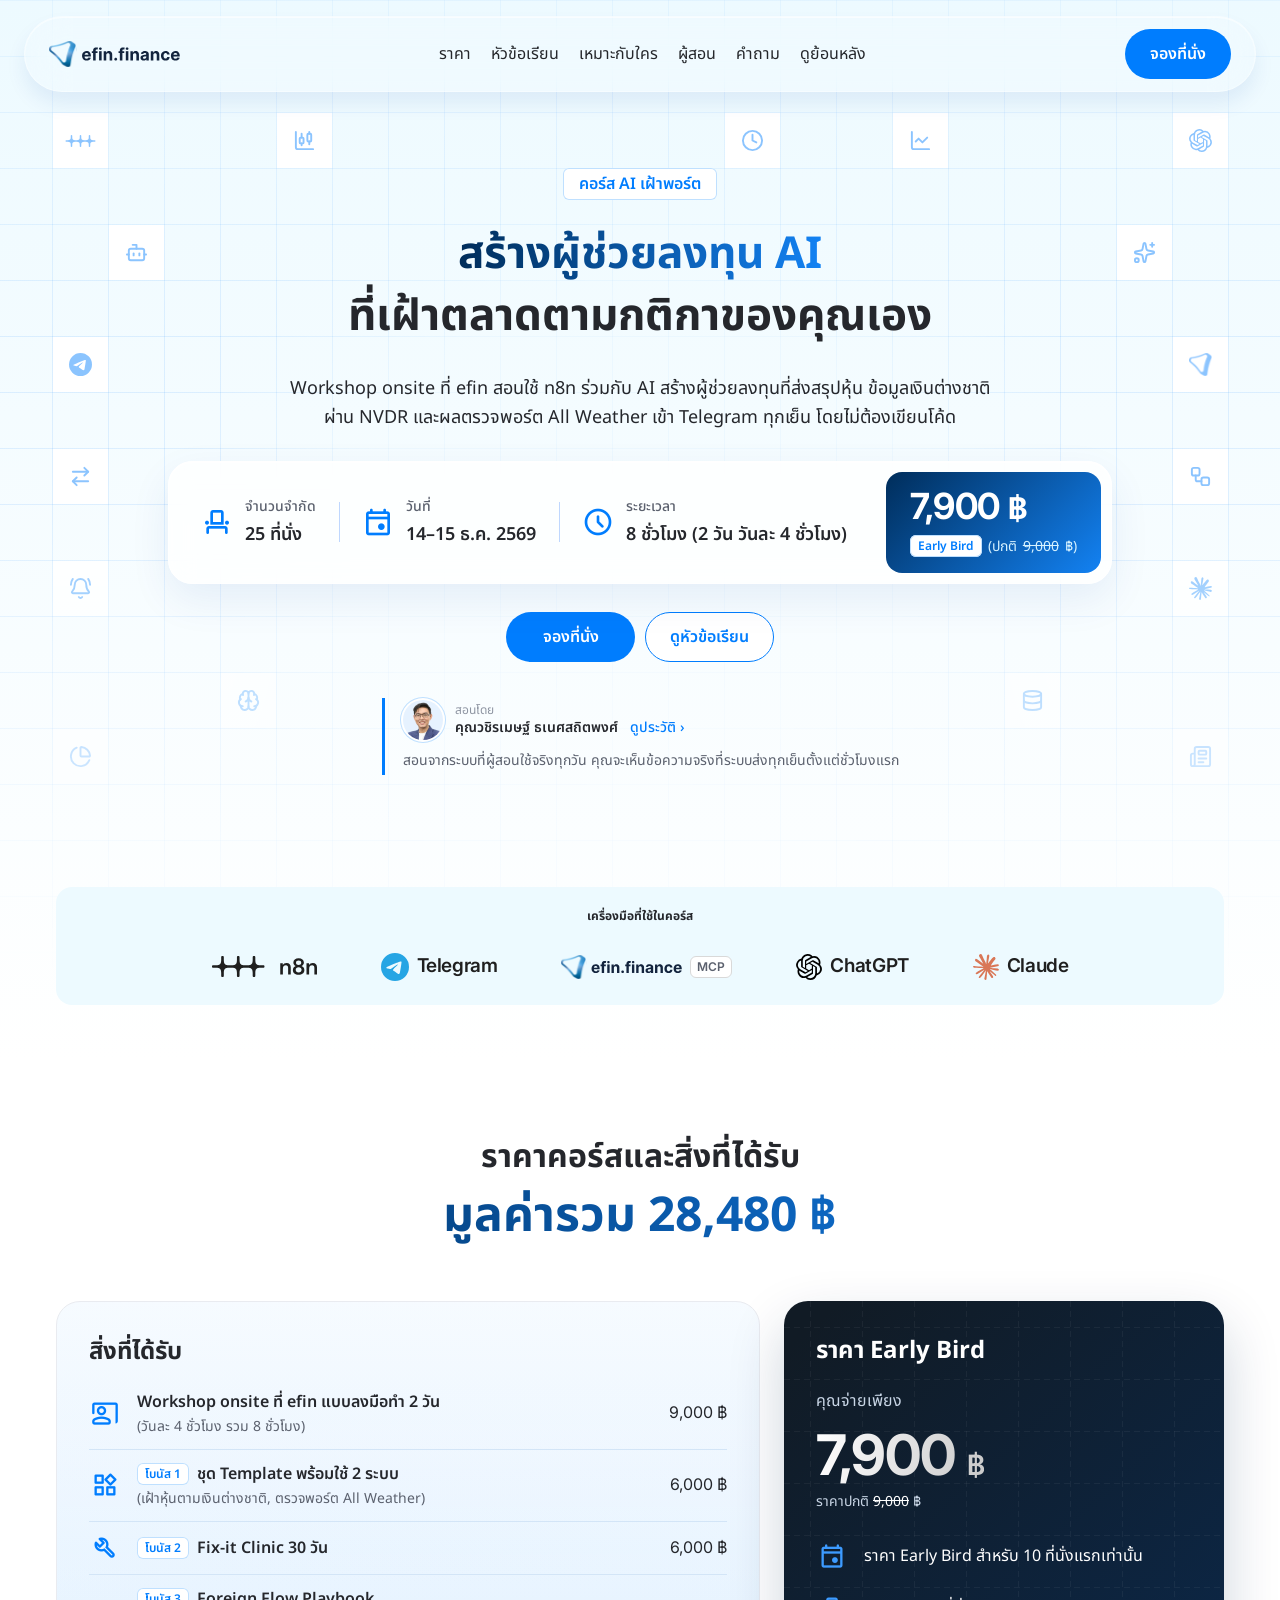
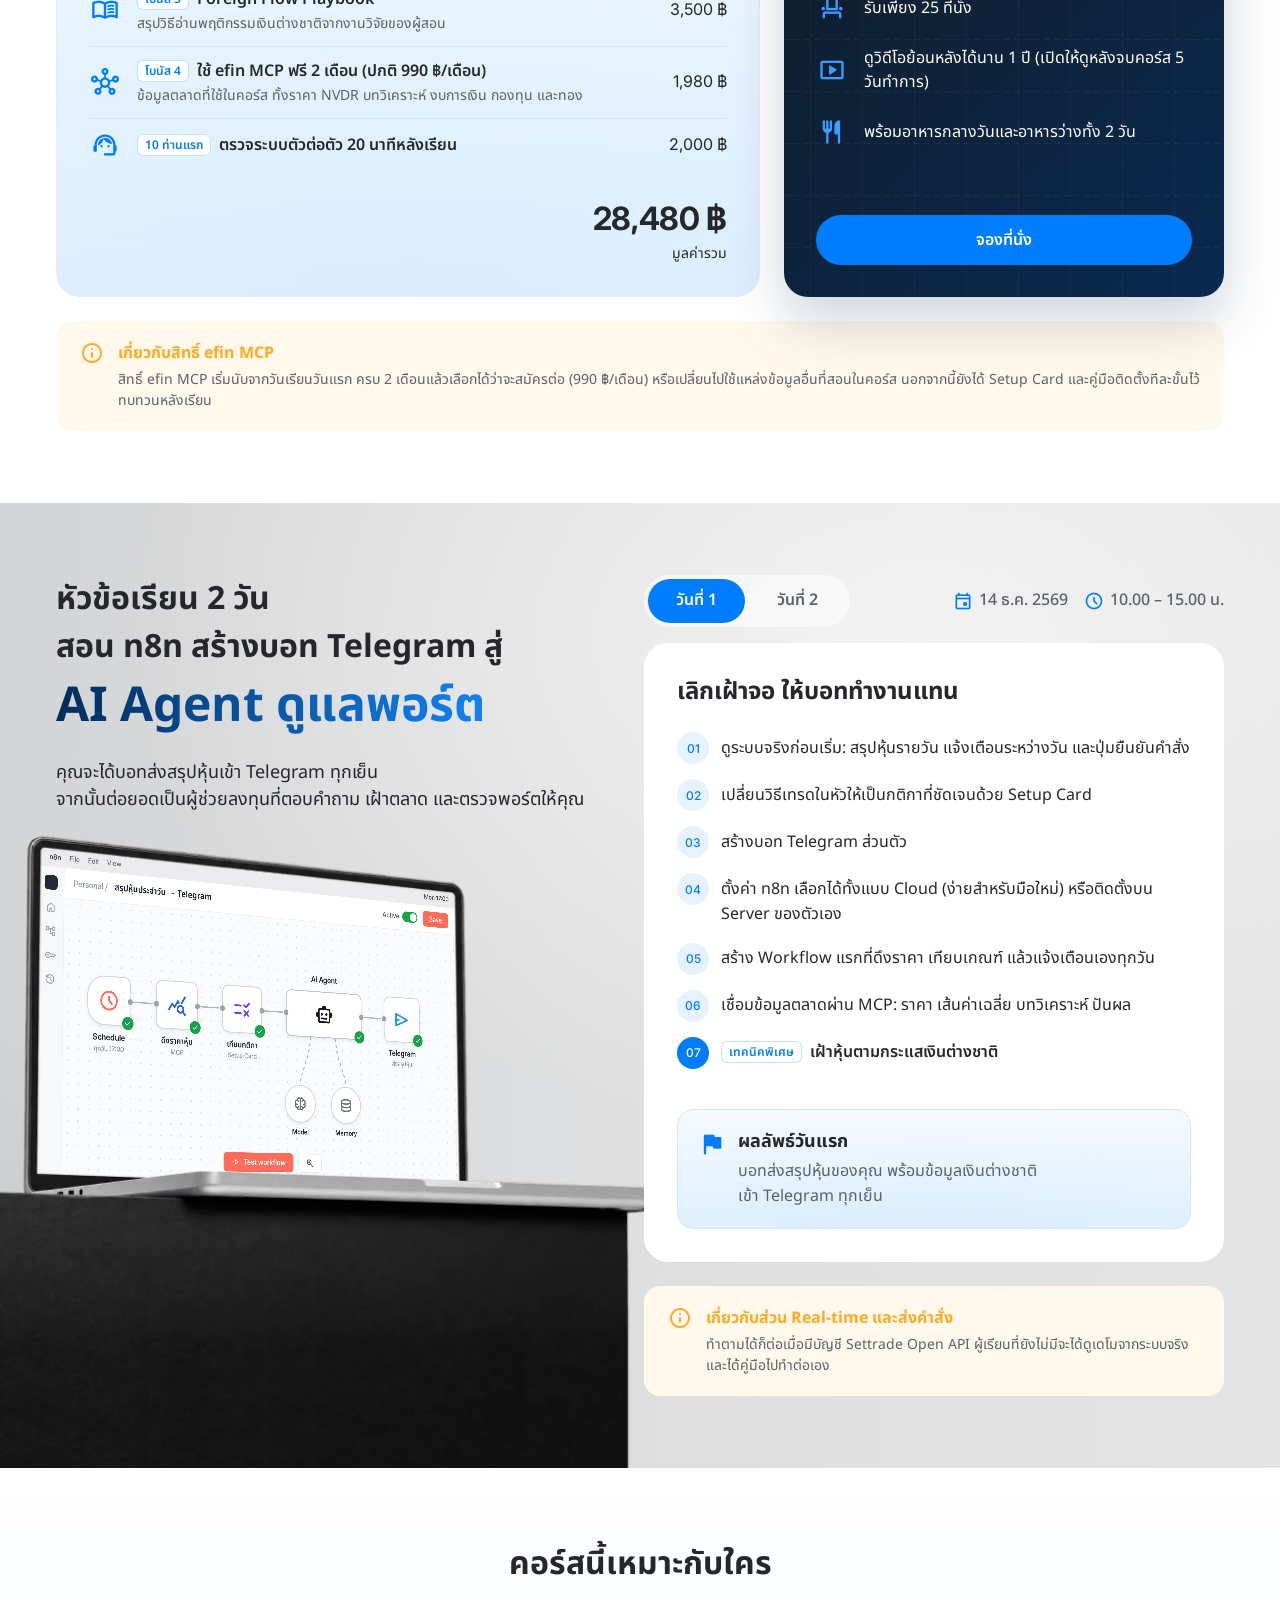
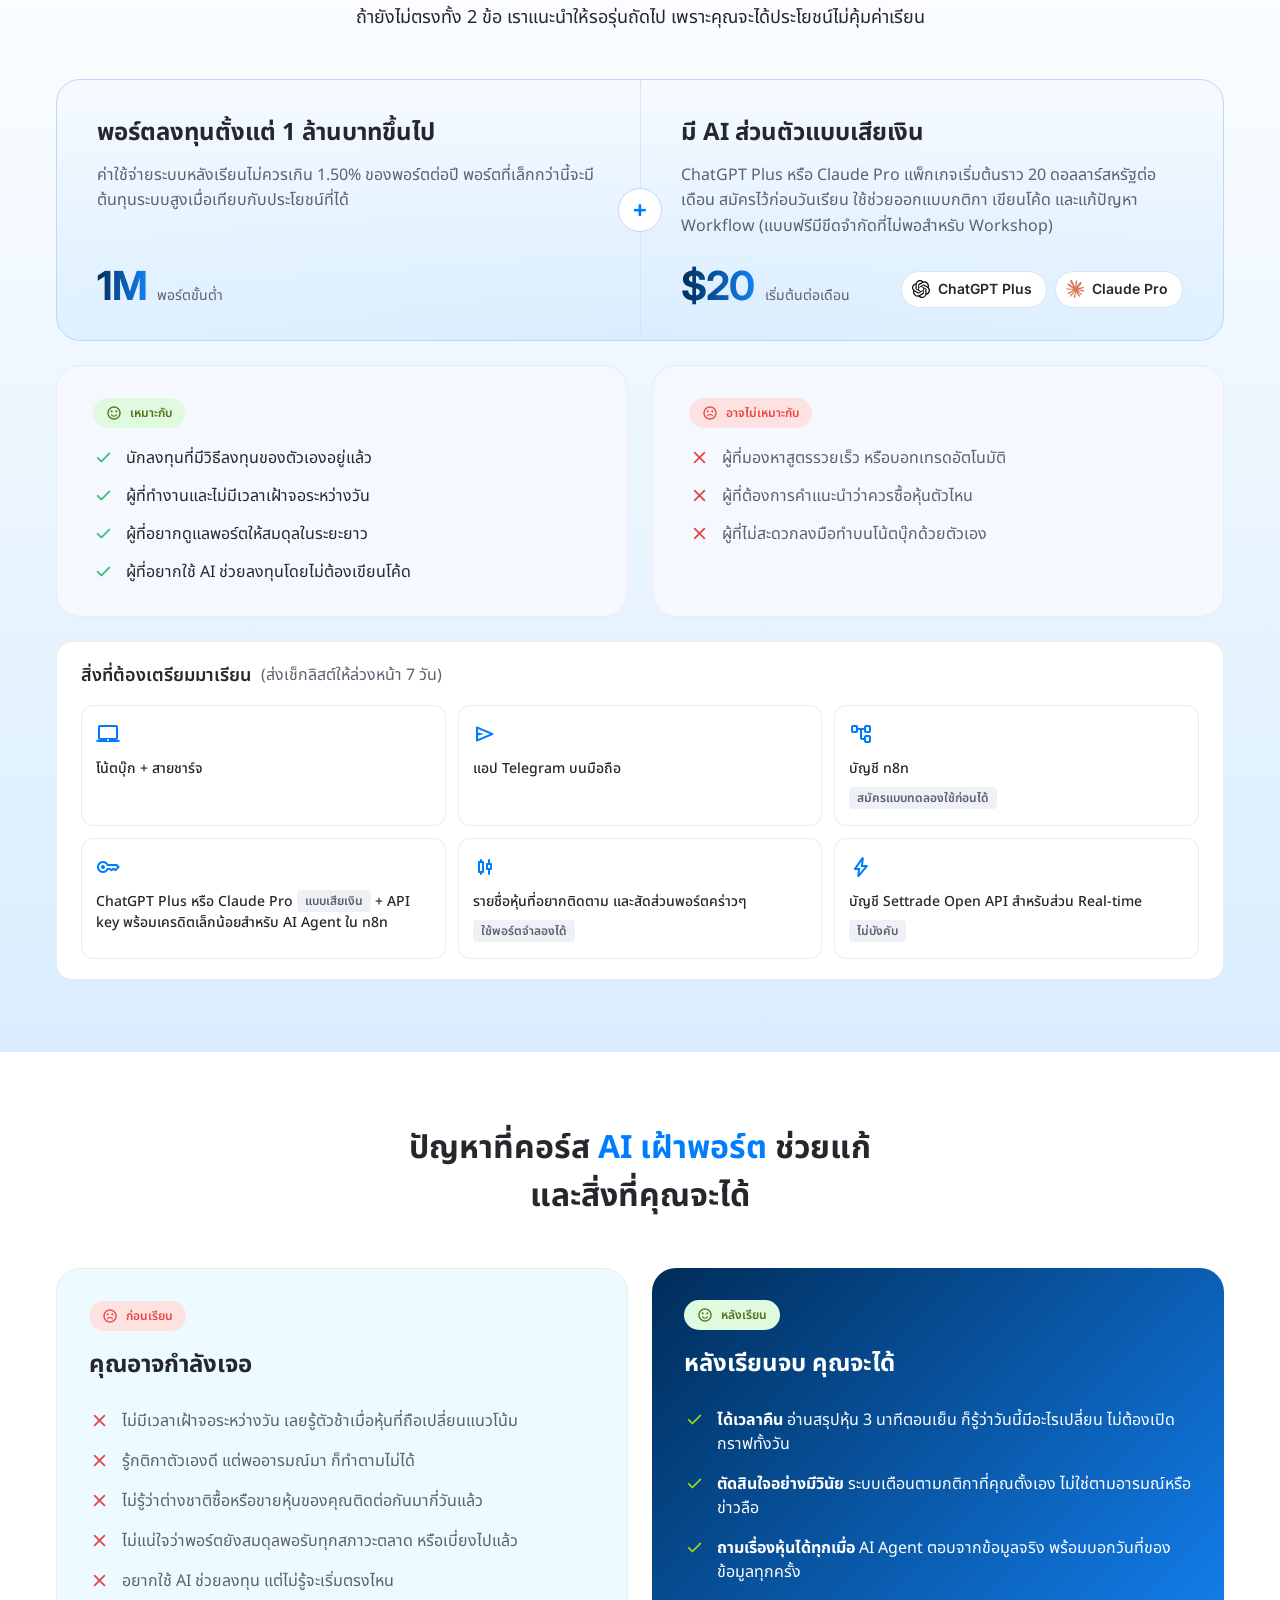
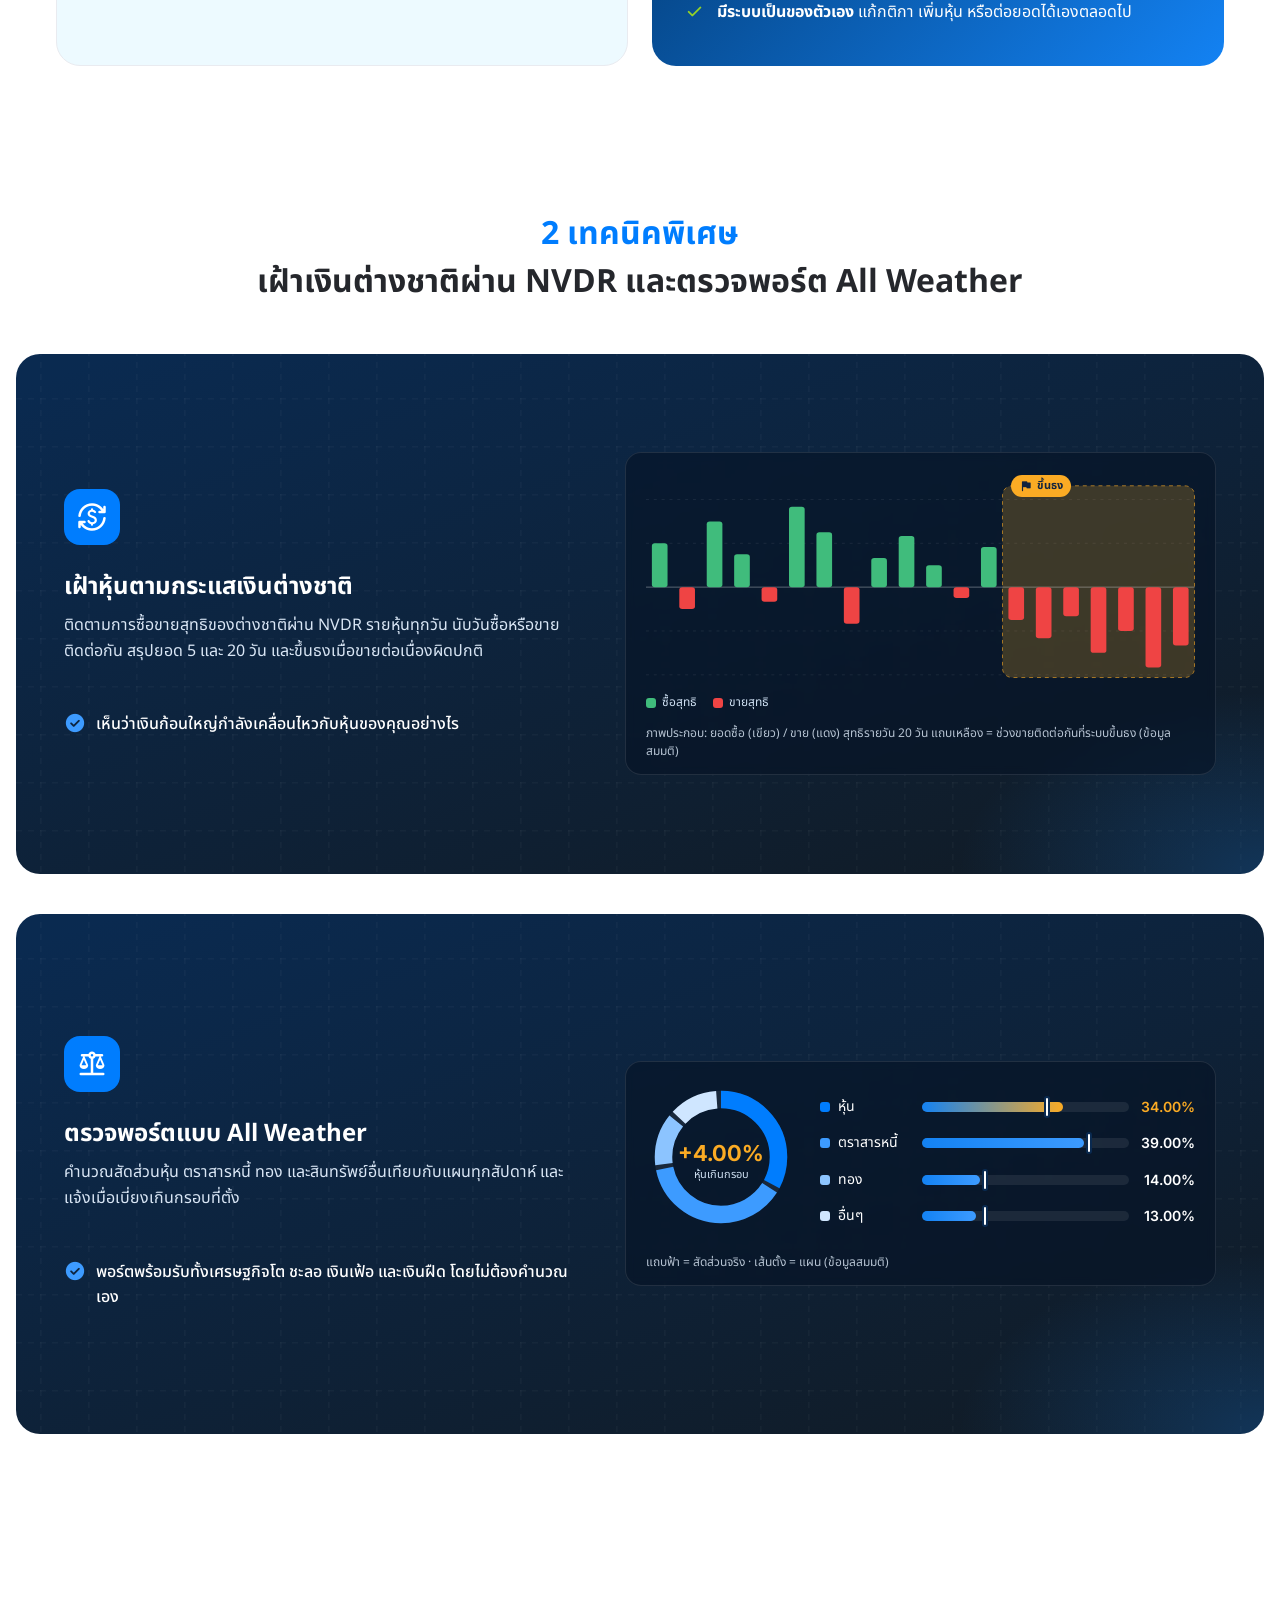
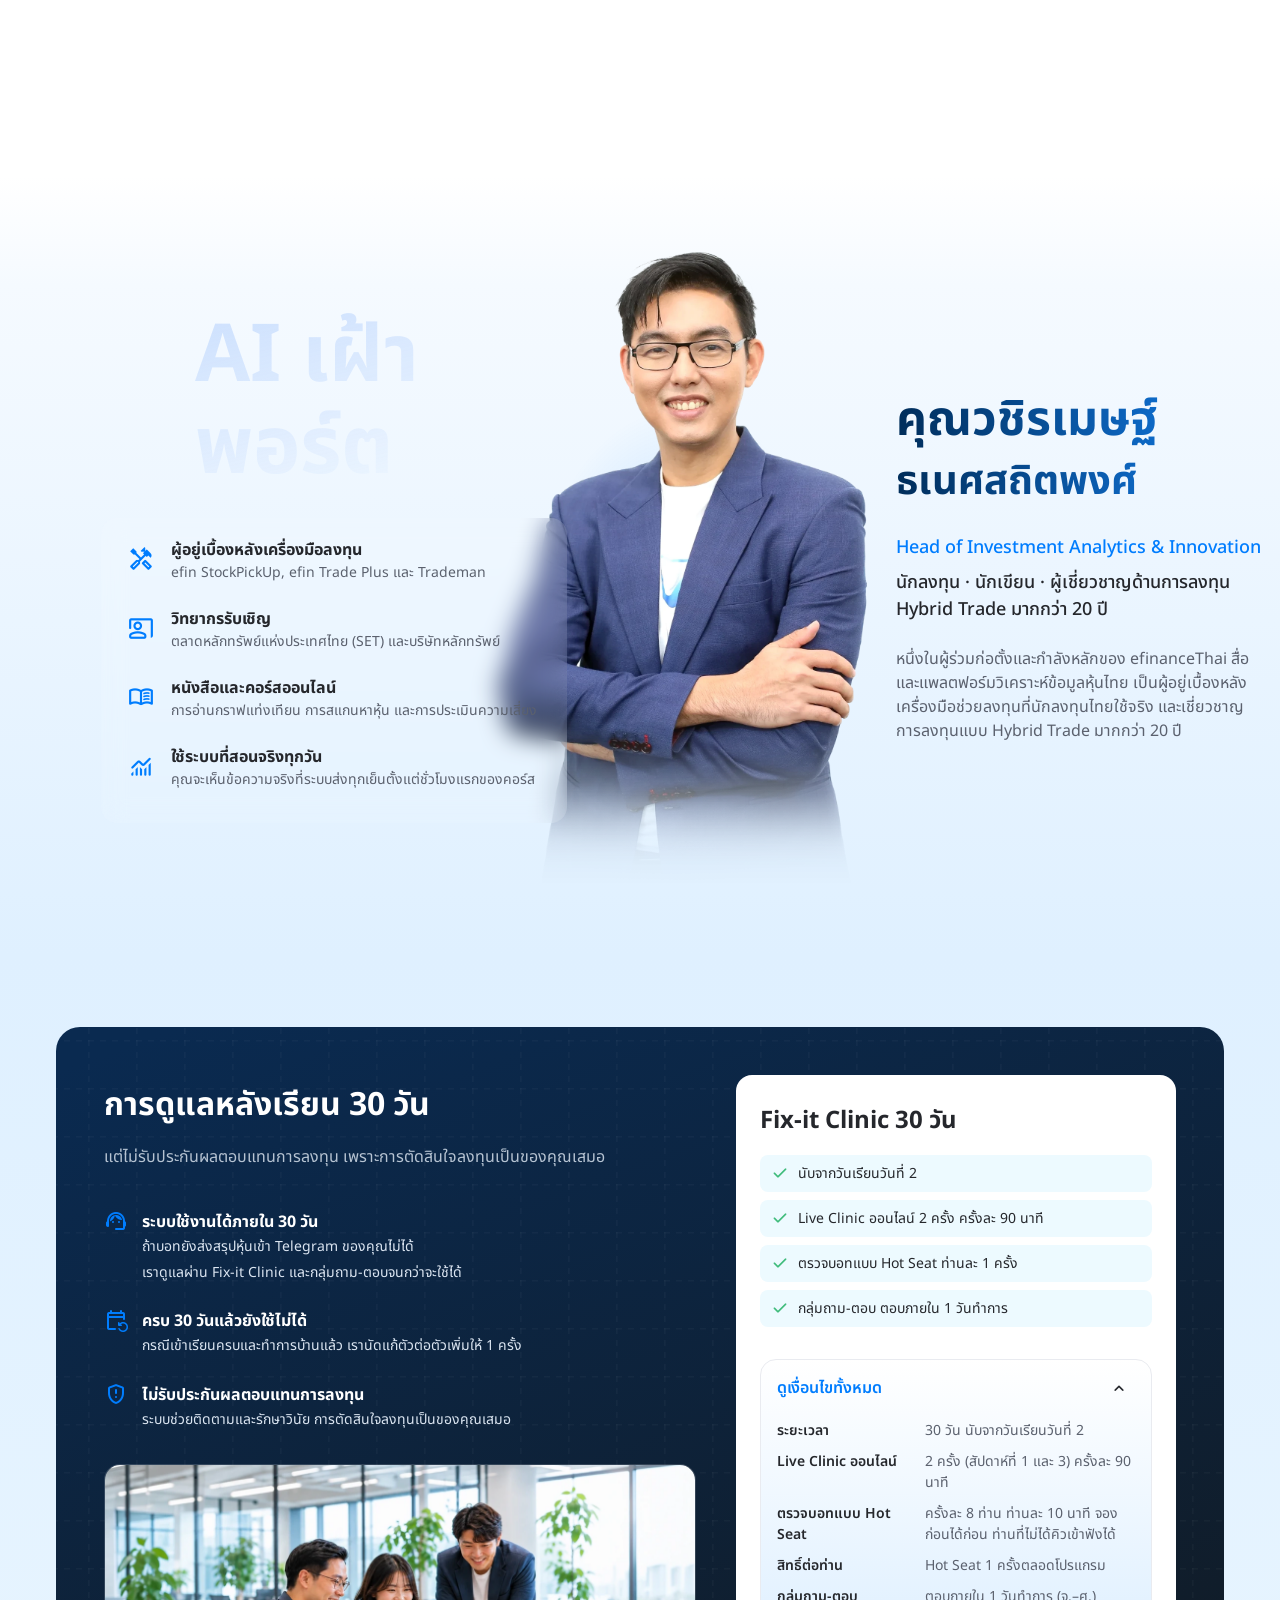
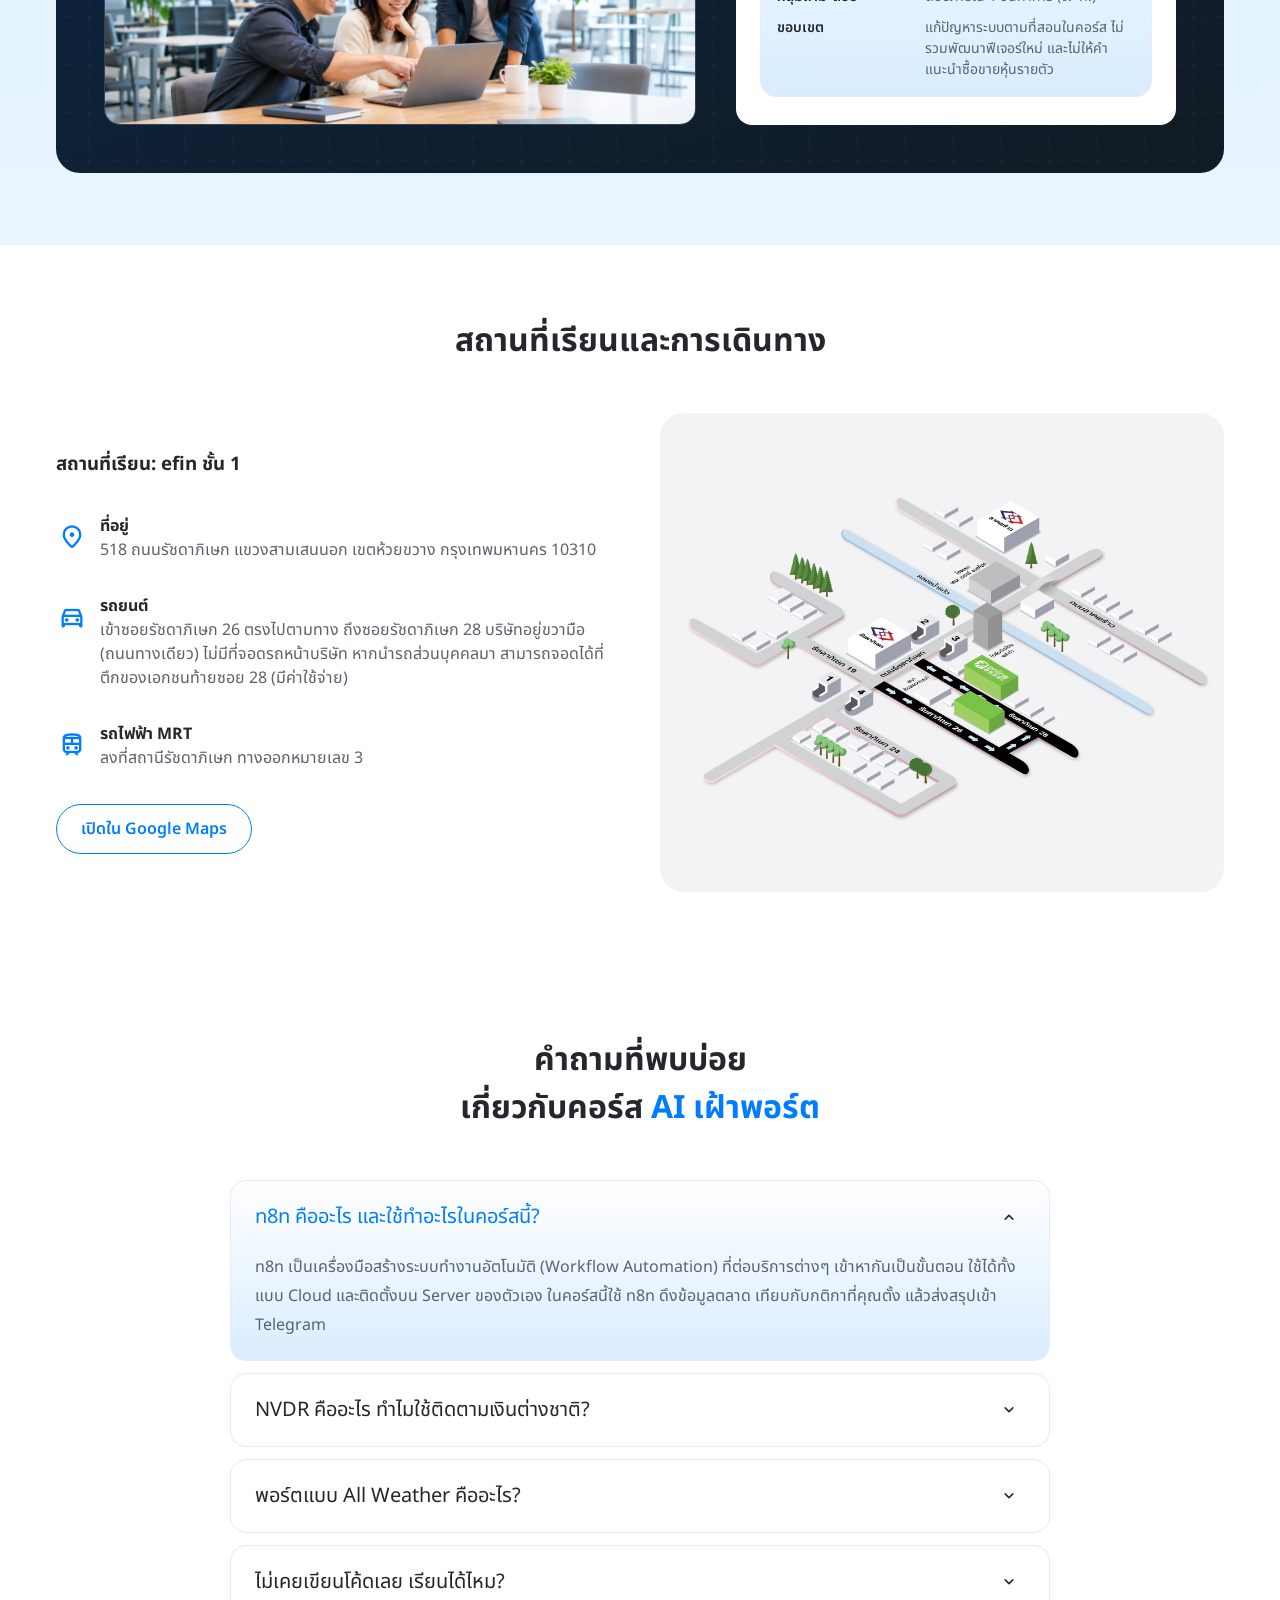
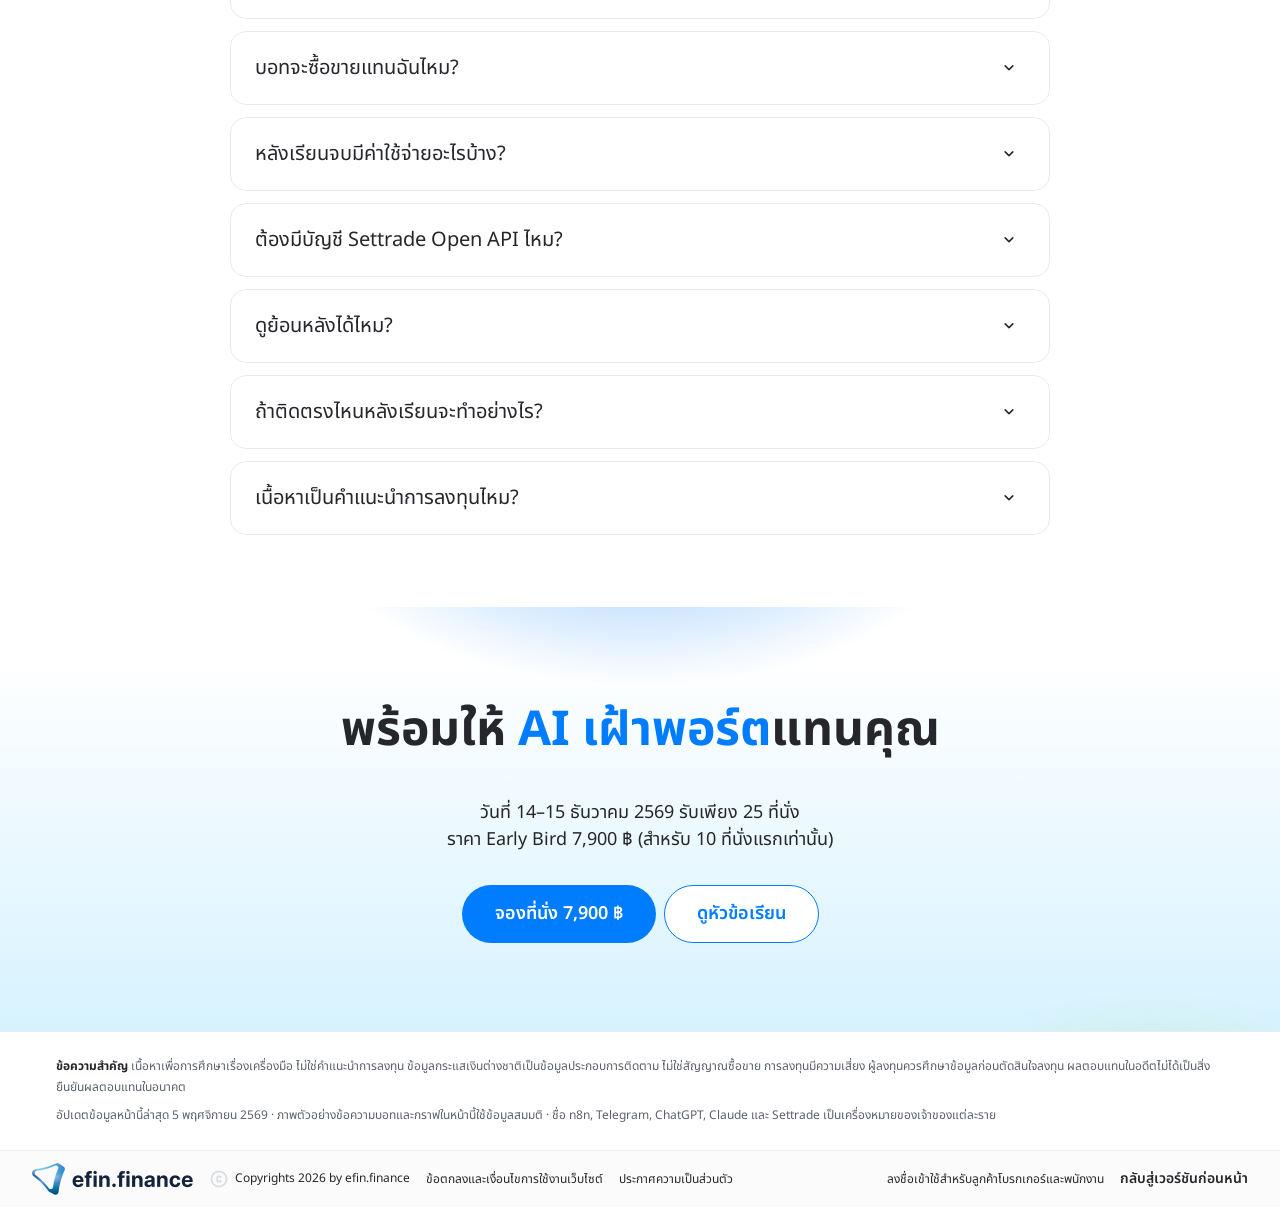
==== commit ad0090d7: "Add replay page and share image - watch.html: replay page built on the RoboLab /watch layout with th" ====
--- a/index.html
+++ b/index.html
@@ -33,9 +33,17 @@
     <meta property="og:site_name" content="efin.finance" />
     <meta property="og:title" content="คอร์ส AI เฝ้าพอร์ต: สอน n8n สร้างผู้ช่วยลงทุนผ่าน Telegram" />
     <meta property="og:description" content="คอร์ส AI ลงมือทำ 2 วัน 14–15 ธ.ค. 2569 สอน n8n สร้างผู้ช่วยลงทุนส่งสรุปหุ้น เงินต่างชาติ NVDR และตรวจพอร์ต All Weather เข้า Telegram Early Bird 7,900 บาท" />
+    <!-- ภาพแชร์ 1200×630 (JPG แปลงจาก og-image.webp ให้ทุกแอปแสดงได้) · URL เต็มบน Vercel — ถ้าย้ายหน้าไป efin.finance ให้เปลี่ยน URL ทั้ง og:image และ twitter:image -->
+    <meta property="og:image" content="https://ai-portfolio-watch.vercel.app/assets/images/og-image.jpg" />
+    <meta property="og:image:type" content="image/jpeg" />
+    <meta property="og:image:width" content="1200" />
+    <meta property="og:image:height" content="630" />
+    <meta property="og:image:alt" content="คอร์ส AI เฝ้าพอร์ต: สร้างผู้ช่วยลงทุน AI ที่เฝ้าตลาดตามกติกาของคุณเอง · 14–15 ธ.ค. 2569 · Early Bird 7,900 ฿" />
     <meta name="twitter:card" content="summary_large_image" />
     <meta name="twitter:title" content="คอร์ส AI เฝ้าพอร์ต: สอน n8n สร้างผู้ช่วยลงทุนผ่าน Telegram" />
     <meta name="twitter:description" content="คอร์ส AI ลงมือทำ 2 วัน 14–15 ธ.ค. 2569 สอน n8n สร้างผู้ช่วยลงทุนส่งสรุปหุ้น เงินต่างชาติ NVDR และตรวจพอร์ต All Weather เข้า Telegram Early Bird 7,900 บาท" />
+    <meta name="twitter:image" content="https://ai-portfolio-watch.vercel.app/assets/images/og-image.jpg" />
+    <meta name="twitter:image:alt" content="คอร์ส AI เฝ้าพอร์ต: สร้างผู้ช่วยลงทุน AI ที่เฝ้าตลาดตามกติกาของคุณเอง · 14–15 ธ.ค. 2569 · Early Bird 7,900 ฿" />
     <meta name="theme-color" content="#edfaff" />
     <link rel="icon" href="https://www.efin.finance/shared/assets/favicon.ico" sizes="16x16 32x32 48x48" type="image/x-icon" />
     <link rel="apple-touch-icon" href="https://www.efin.finance/shared/assets/apple-icon.png" sizes="180x180" type="image/png" />
@@ -219,7 +227,7 @@
                 <a href="#fit" data-gtm="cta_aipw_nav_fit">เหมาะกับใคร</a>
                 <a href="#teacher" data-gtm="cta_aipw_nav_teacher">ผู้สอน</a>
                 <a href="#faq" data-gtm="cta_aipw_nav_faq">คำถาม</a>
-                <a href="#" data-link="pending" data-gtm="cta_aipw_nav_replay">ดูย้อนหลัง</a>
+                <a href="watch.html" target="_blank" rel="noopener" data-gtm="cta_aipw_nav_replay">ดูย้อนหลัง</a>
             </nav>
             <div class="nav-actions"><a class="btn btn--primary" href="https://www.efin.finance/th/efincourse/ai-portfolio-watch-dec2026/payment" data-gtm="cta_aipw_nav_book" data-book="nav">จองที่นั่ง</a></div>
             <button type="button" class="hamburger" aria-label="เปิดเมนู" aria-expanded="false"
@@ -237,7 +245,7 @@
         <a href="#fit" data-gtm="cta_aipw_nav_fit">เหมาะกับใคร</a>
         <a href="#teacher" data-gtm="cta_aipw_nav_teacher">ผู้สอน</a>
         <a href="#faq" data-gtm="cta_aipw_nav_faq">คำถาม</a>
-        <a href="#" data-link="pending" data-gtm="cta_aipw_nav_replay">ดูย้อนหลัง</a>
+        <a href="watch.html" target="_blank" rel="noopener" data-gtm="cta_aipw_nav_replay">ดูย้อนหลัง</a>
     </div>
     <main>
         <section id="top" class="hero">
--- a/assets/css/style.css
+++ b/assets/css/style.css
@@ -4769,7 +4769,7 @@
 
 .teacher-media {
     position: relative;
-    margin-right: -24px;
+    margin-right: -40px;
     /* รูปยื่นเข้าใต้ฝั่งข้อมูลเล็กน้อย (ขอบรูปเป็นพื้นว่าง) → รูปกว้าง 531 */
     padding-left: 412px;
 }
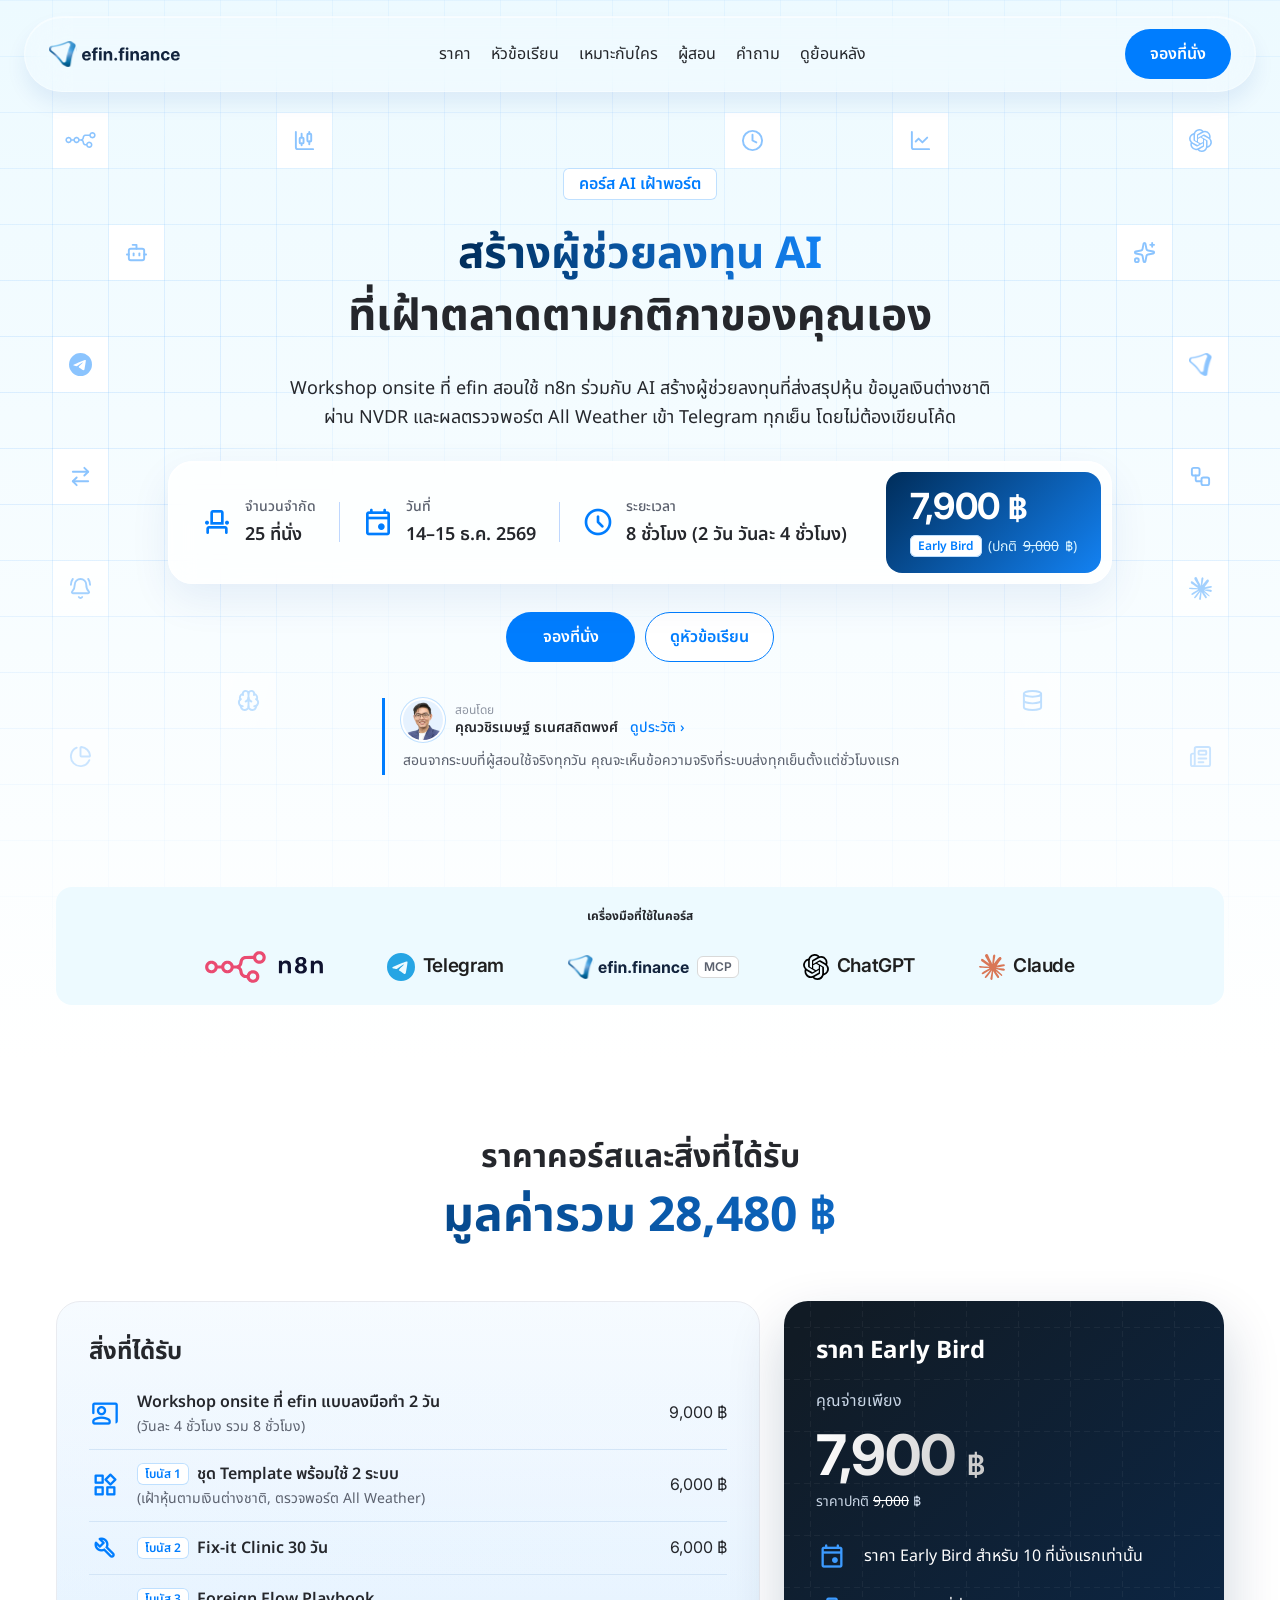
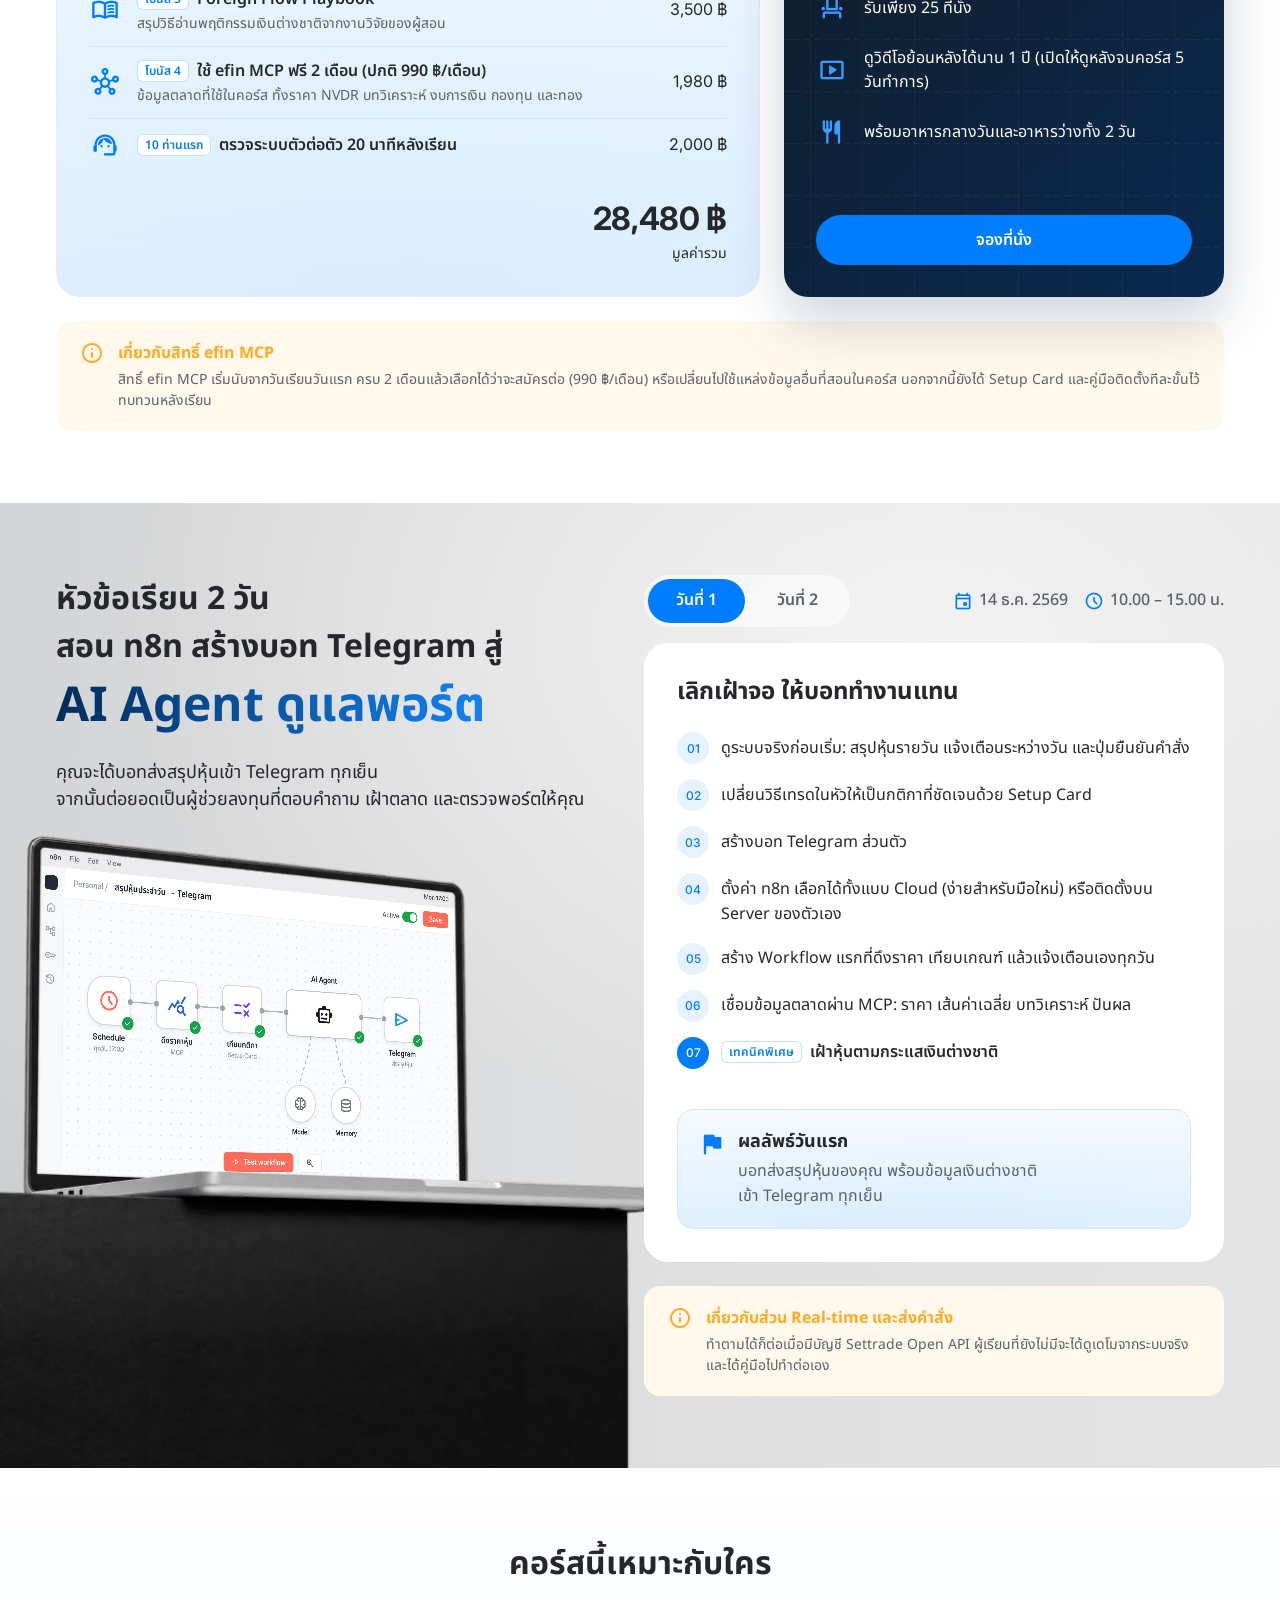
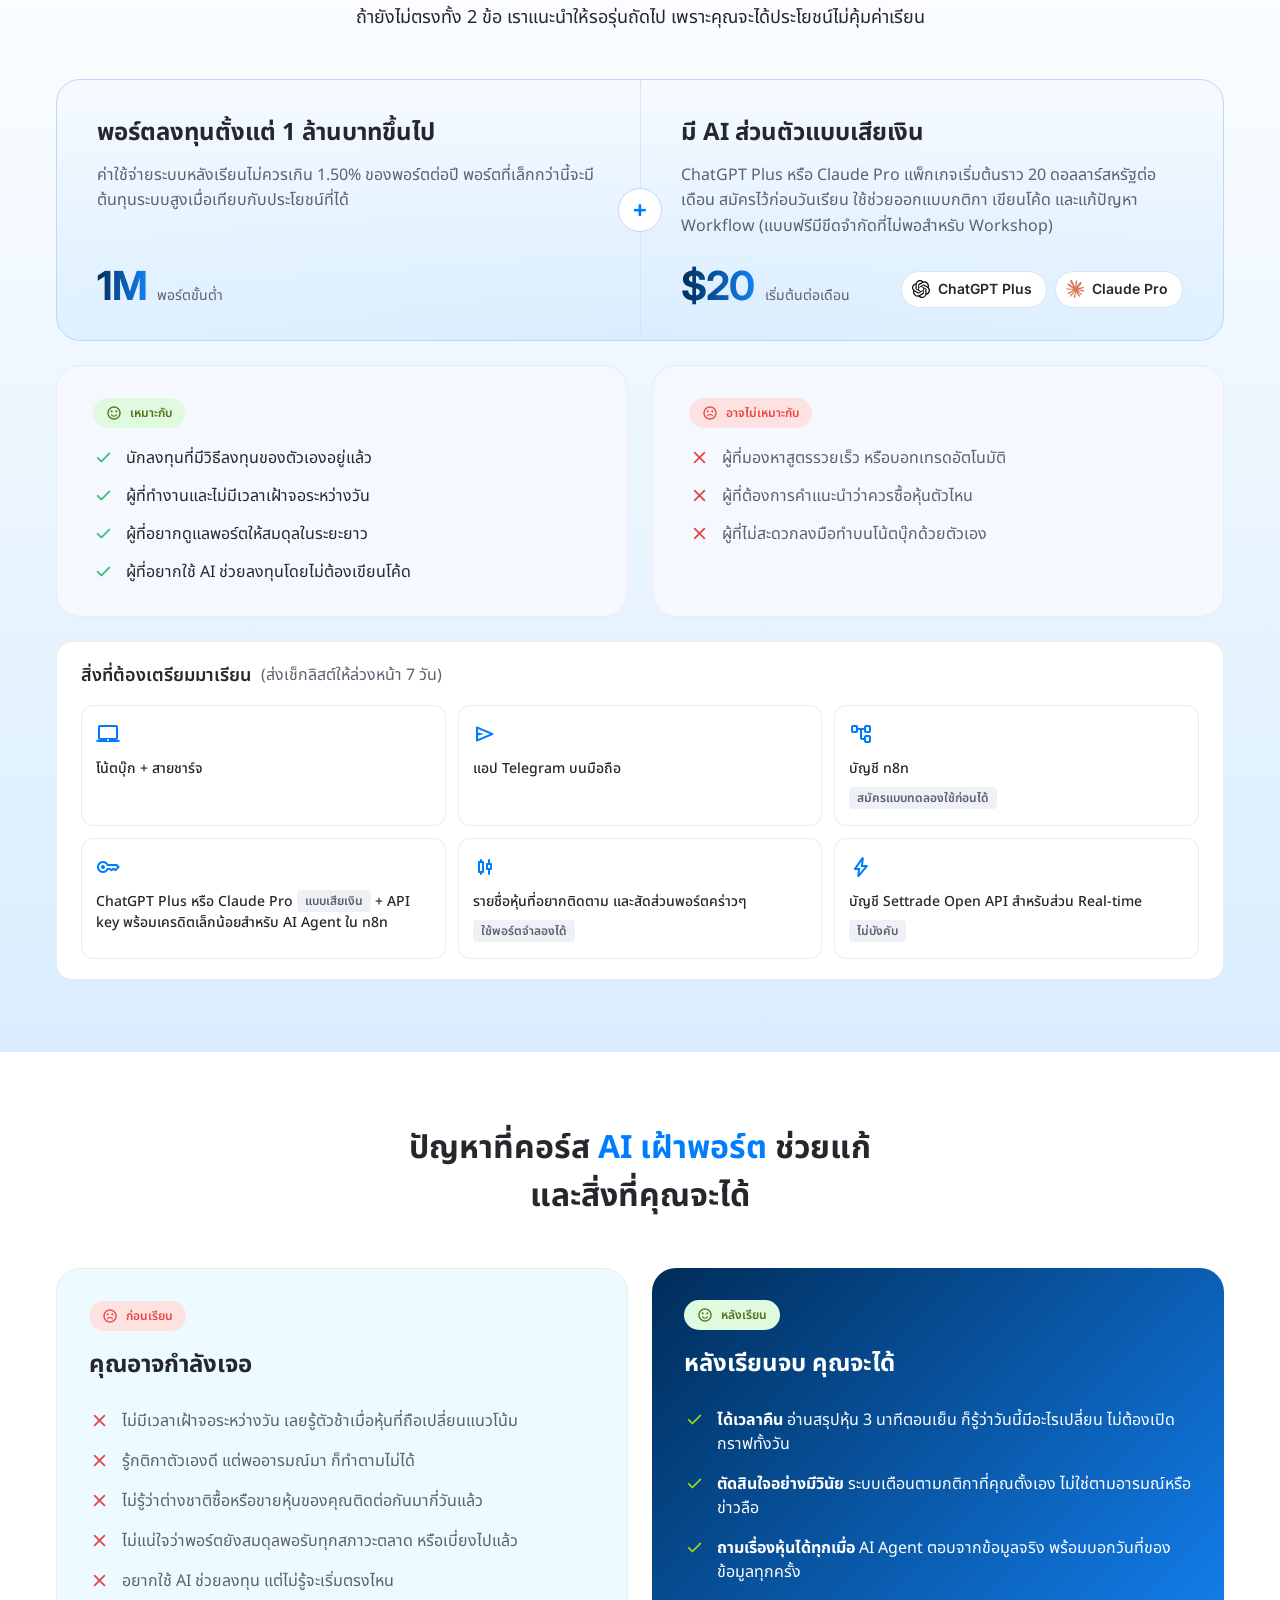
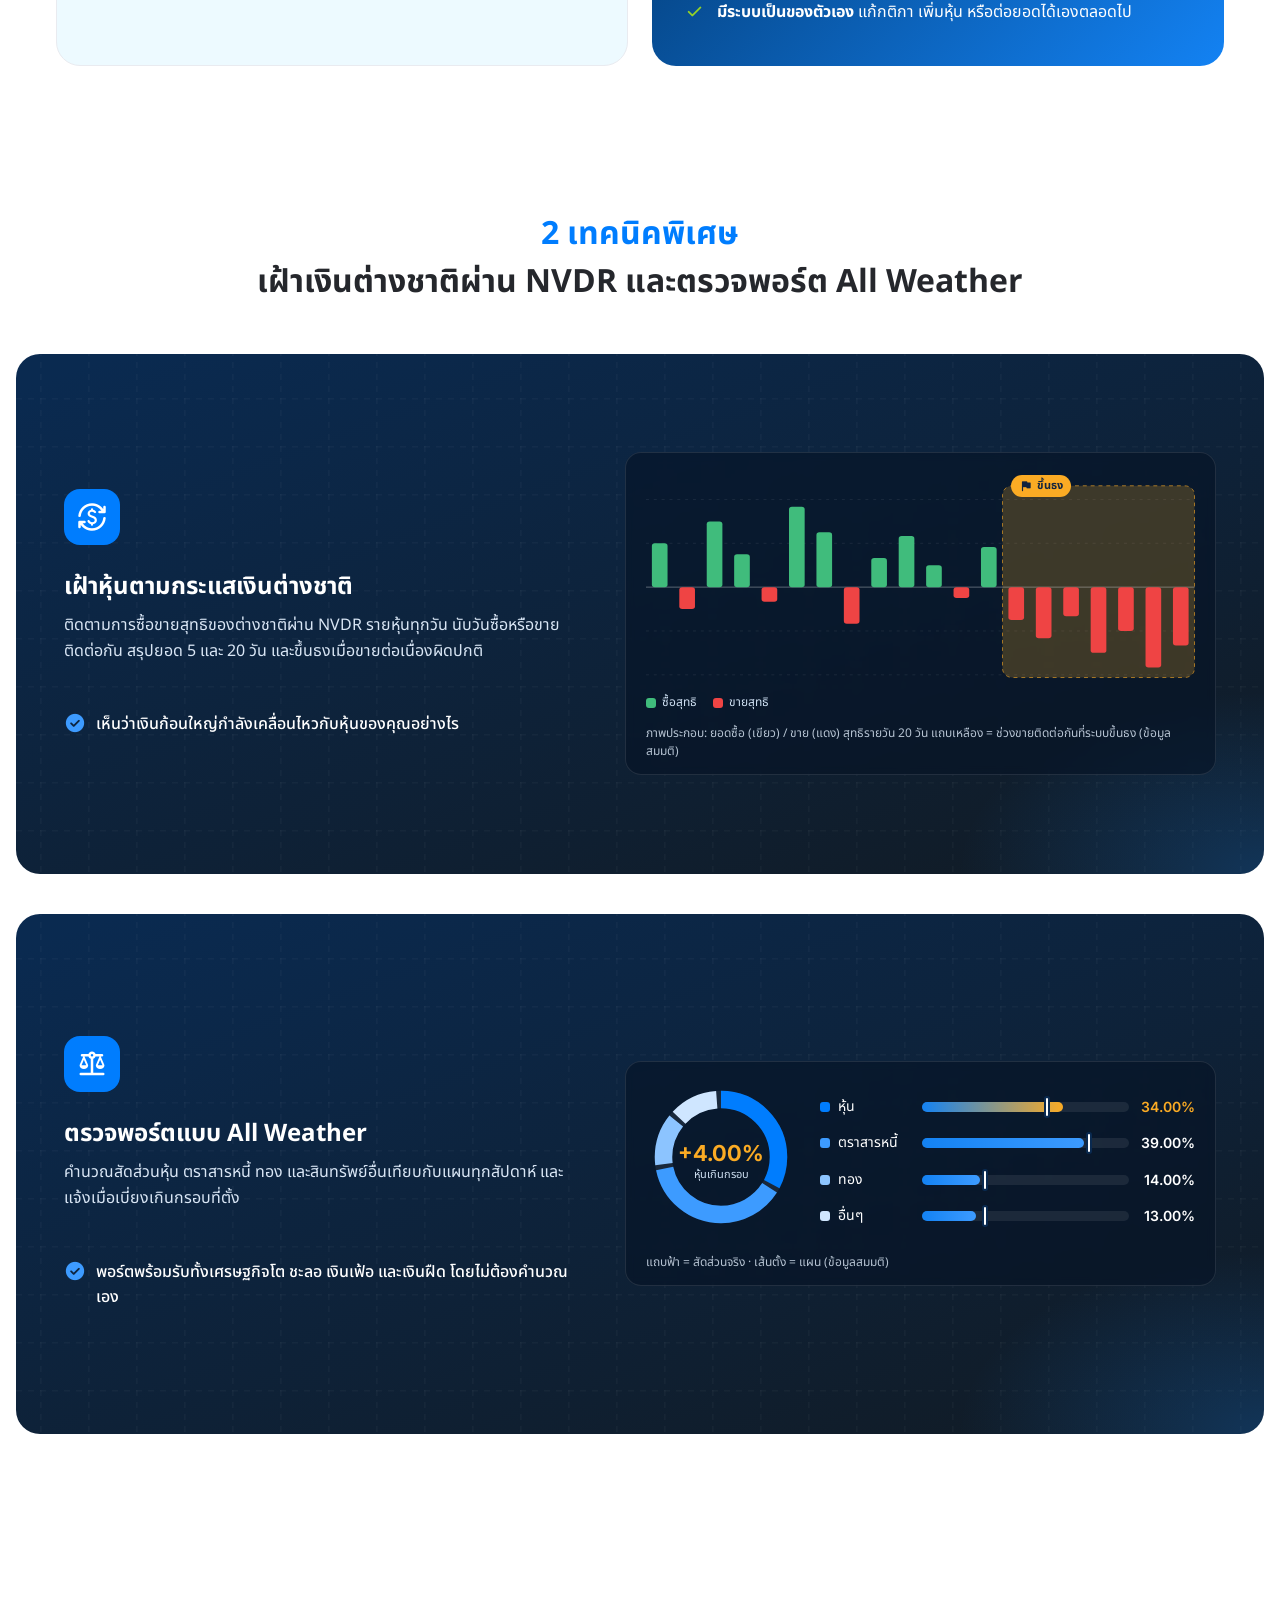
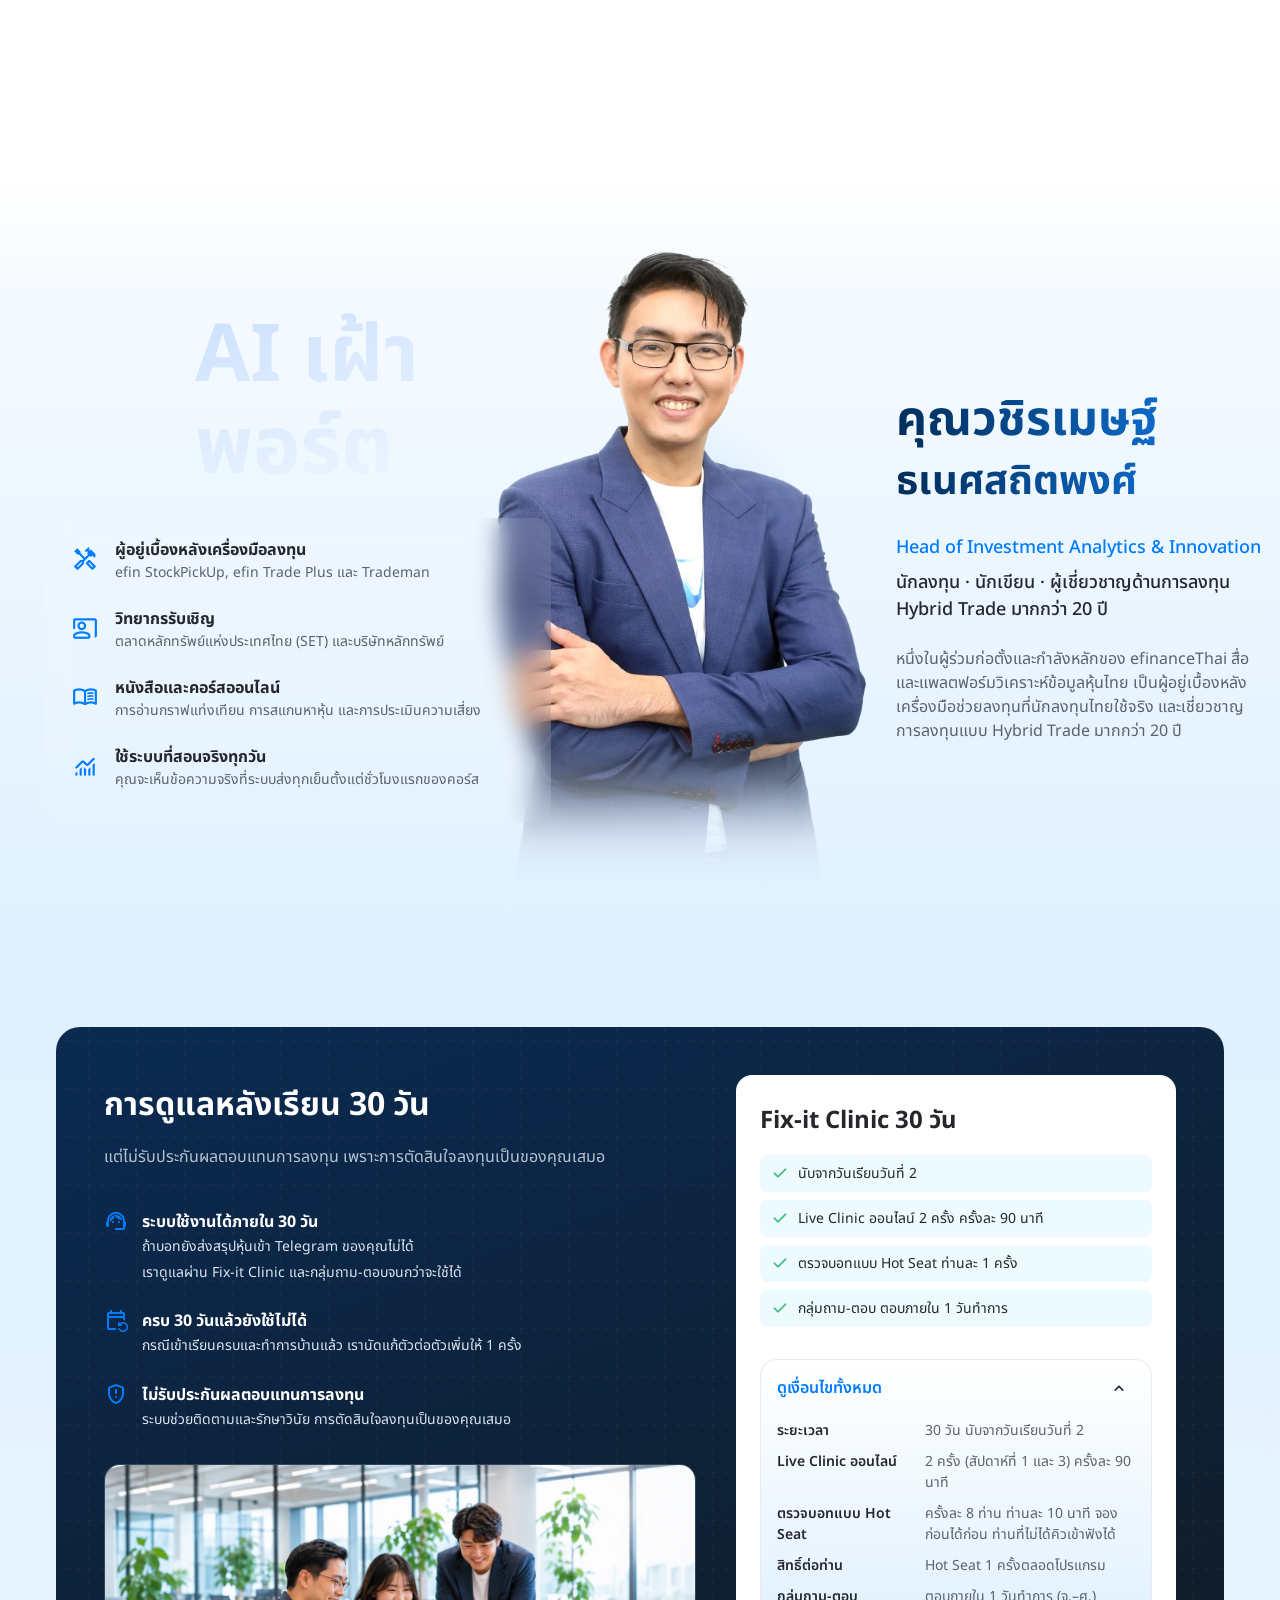
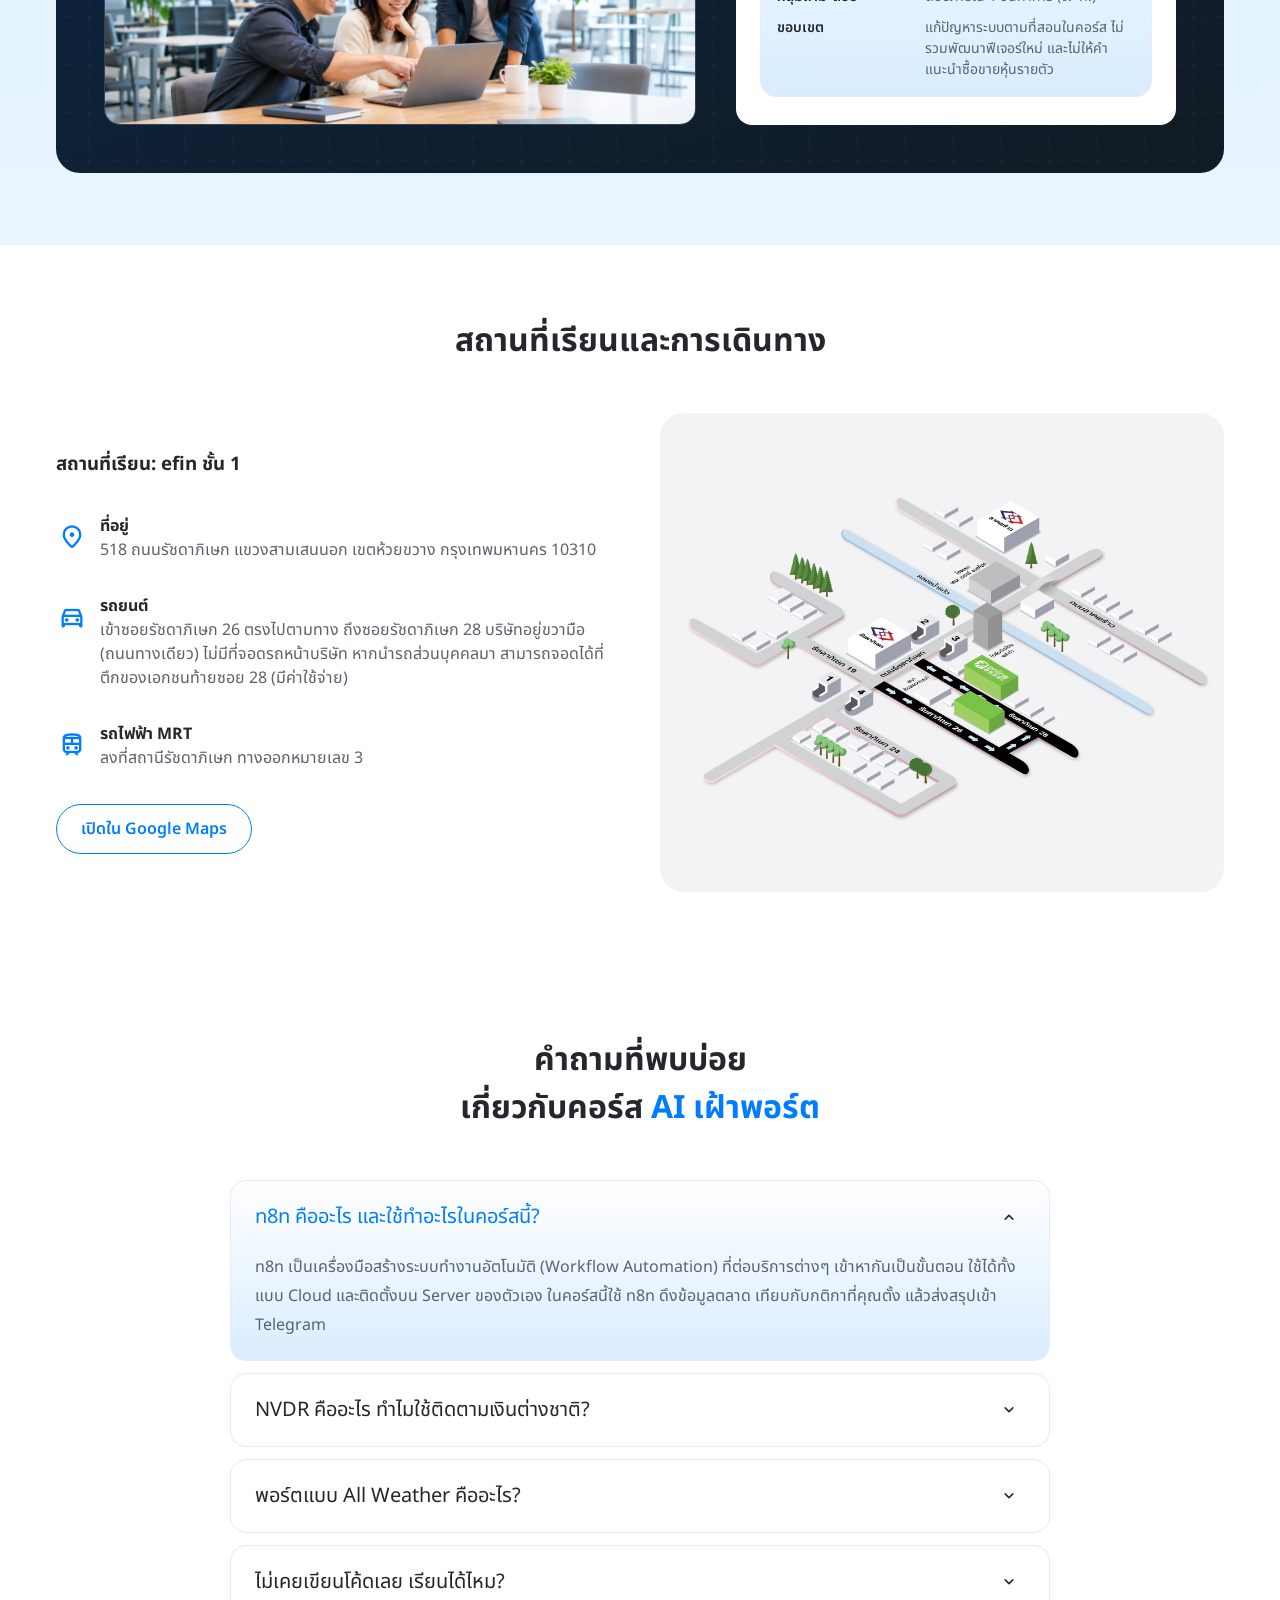
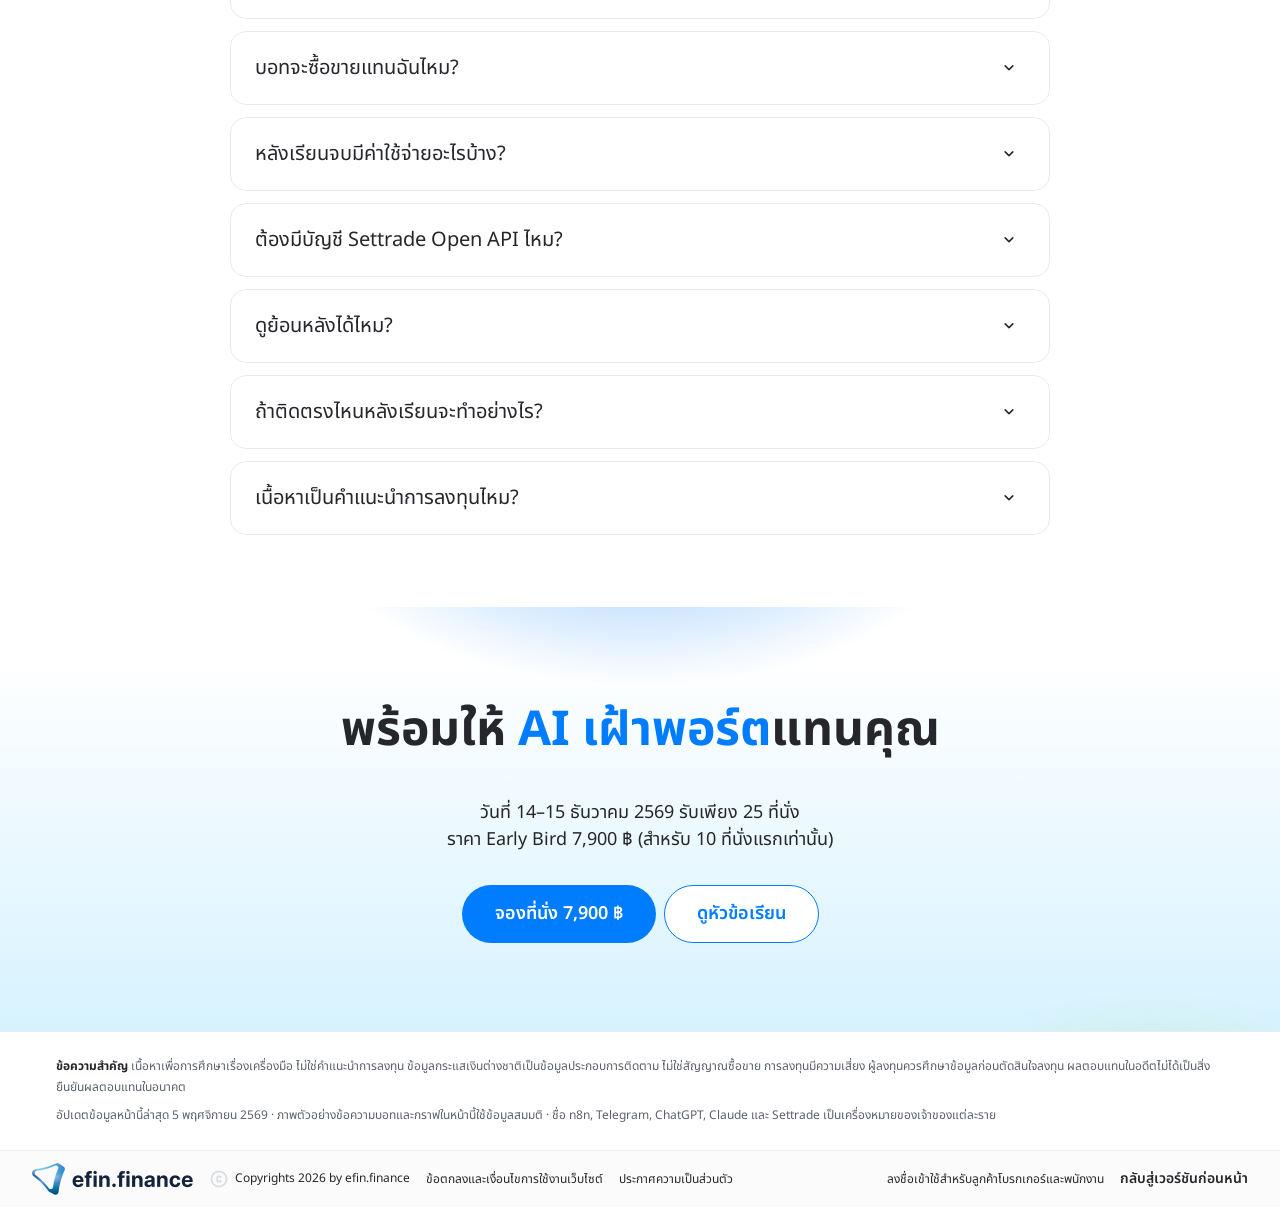
==== commit ffb76167: "Switch to the classic n8n node logo Trace the supplied logo into SVG (pink node mark + navy wordmark" ====
--- a/index.html
+++ b/index.html
@@ -341,8 +341,8 @@
                 <div class="hero-strip" data-anim="fade-up">
                     <p class="hero-strip-lbl">เครื่องมือที่ใช้ในคอร์ส</p>
                     <ul class="logo-row">
-                        <li class="logo-item">
-                            <img alt="n8n" loading="lazy" width="105" height="21" decoding="async"
+                        <li class="logo-item logo-item--n8n">
+                            <img alt="n8n" loading="lazy" width="118" height="32" decoding="async"
                                 src="assets/logos/n8n.svg" />
                         </li>
                         <li class="logo-item">
--- a/assets/css/tokens.css
+++ b/assets/css/tokens.css
@@ -121,7 +121,7 @@
   --grad-key-visual-border: linear-gradient(#007dfe 0%, #d6f2ff 100%);
 
   /* ---------- Texture ---------- */
-  /* ลายตารางเส้นประบนการ์ดเข้ม: หน้าตาเดียวกับ card-texture.webp (ขาว α .075 · เส้น 1.6px · ประ 6/6 · ใช้คู่ opacity .4)
+  /* ลายตารางเส้นประบนการ์ดเข้ม: หน้าตาเดียวกับภาพ card-texture.webp เดิม (ลบไฟล์แล้ว · ขาว α .075 · เส้น 1.6px · ประ 6/6 · ใช้คู่ opacity .4)
      แต่เป็น tile ช่อง 48px คงที่ ไม่โตตามขนาดการ์ดแบบภาพ cover */
   --tex-grid-dashed: url("data:image/svg+xml,%3Csvg xmlns='http://www.w3.org/2000/svg' width='48' height='48'%3E%3Cg fill='none' stroke='%23fff' stroke-opacity='.075' stroke-width='1.6' stroke-dasharray='6 6'%3E%3Cpath d='M.8 0v48'/%3E%3Cpath d='M0 .8h48'/%3E%3C/g%3E%3C/svg%3E") center / 48px 48px;
 
--- a/assets/css/style.css
+++ b/assets/css/style.css
@@ -623,10 +623,6 @@
     --logo: url('../icons/lucide/arrow-right-left.svg');
 }
 
-.hg-ico--network {
-    --logo: url('../icons/lucide/network.svg');
-}
-
 .hg-ico--workflow {
     --logo: url('../icons/lucide/workflow.svg');
 }
@@ -659,10 +655,11 @@
     --logo: url('../icons/lucide/clock.svg');
 }
 
+/* สัญลักษณ์ n8n แบบโหนด (ตัดจากโลโก้ที่ผู้ใช้ให้ · สัดส่วน 91.5 : 48.3) */
 .hg-logo--n8n {
     --logo: url('../logos/n8n-mark.svg');
     width: calc(var(--cell) * .56);
-    aspect-ratio: 240 / 96;
+    aspect-ratio: 915 / 483;
 }
 
 .hg-logo--telegram {
@@ -909,7 +906,7 @@
     filter: drop-shadow(0 24px 30px #0a2a5024);
 }
 
-/* มือ (hero-hand.webp 1536×1024 พื้นโปร่ง) — ตำแหน่งเป็น % ของภาพอ้างอิง 1086×1448
+/* มือ (เดิม hero-hand.webp 1536×1024 พื้นโปร่ง — ลบไฟล์แล้ว แฟ้มใน hero ถอดออกแล้ว) — ตำแหน่งเป็น % ของภาพอ้างอิง 1086×1448
    ปลายนิ้วตกบนกระเป๋าหน้าแฟ้ม · ขอบขวาของภาพมือเลยขอบเฟรม แขนจึงจบที่ขอบเฟรม */
 .folder-hand {
     position: absolute;
@@ -2367,6 +2364,11 @@
 .logo-item img {
     width: auto;
     flex-shrink: 0;
+}
+
+/* โลโก้ n8n (สัญลักษณ์โหนดชมพู + ตัวอักษรกรมท่า สัดส่วน 3.67 : 1) สูงกว่าโลโก้อื่น ให้ตัวอักษรใกล้เคียงคำ Telegram/ChatGPT */
+.logo-item--n8n img {
+    height: 32px;
 }
 
 .logo-word {
@@ -4763,7 +4765,7 @@
     height: 100%;
     object-fit: contain;
     object-position: bottom center;
-    transform: scaleX(1);
+    transform: scaleX(-1);
     /* ให้ผู้สอนหันเข้าหาข้อมูลฝั่งขวา */
 }
 
@@ -4781,17 +4783,19 @@
 /* glass card — ค่าจาก RoboLab .s6-card: ขาวโปร่ง 10% + blur 12px, radius 16, padding 20/24/33, gap 24
    วางทางซ้ายของรูป เกยทับรูปเล็กน้อย และเบลอ watermark ด้านหลัง
    ใน HTML อยู่หลัง .teacher-right (≤1199px อยู่คอลัมน์ขวาใต้ข้อมูล) · จอใหญ่ลอยด้วย absolute อ้างอิง .teacher-grid
-   (ขอบล่างคอลัมน์รูป = ขอบล่าง grid เพราะรูปสูงกว่าฝั่งข้อมูล) */
+   (ขอบล่างคอลัมน์รูป = ขอบล่าง grid เพราะรูปสูงกว่าฝั่งข้อมูล)
+   left 29 (เดิม 85): รูปผู้สอนชุดใหม่แขนกว้างกว่า → ปลายบรรทัดในการ์ดห่างตัวผู้สอน ≥24px ข้อความไม่จมกับสูทที่เบลอ
+   การ์ดยื่นทับแขนเพิ่ม 40px ด้วย padding ขวา 64 (กว้าง 506) → ตัวการ์ดเกยแขนมากขึ้น แต่ข้อความอยู่ที่เดิม */
 .teacher-glass {
     position: absolute;
-    left: 85px;
+    left: 29px;
     bottom: 60px;
     z-index: 2;
-    width: 466px;
+    width: 506px;
     display: flex;
     flex-direction: column;
     gap: 24px;
-    padding: 20px 24px 33px;
+    padding: 20px 64px 33px 24px;
     border-radius: 16px;
     background: rgba(255, 255, 255, .1);
     -webkit-backdrop-filter: blur(12px);
@@ -5487,6 +5491,7 @@
         left: auto;
         bottom: auto;
         width: auto;
+        padding-right: 24px;
         grid-column: 2;
         grid-row: 2;
         background: rgba(255, 255, 255, .85);
@@ -6129,6 +6134,10 @@
         height: 22px;
     }
 
+    .logo-item--n8n img {
+        height: 26px;
+    }
+
     .logo-word {
         font-size: 16px;
     }
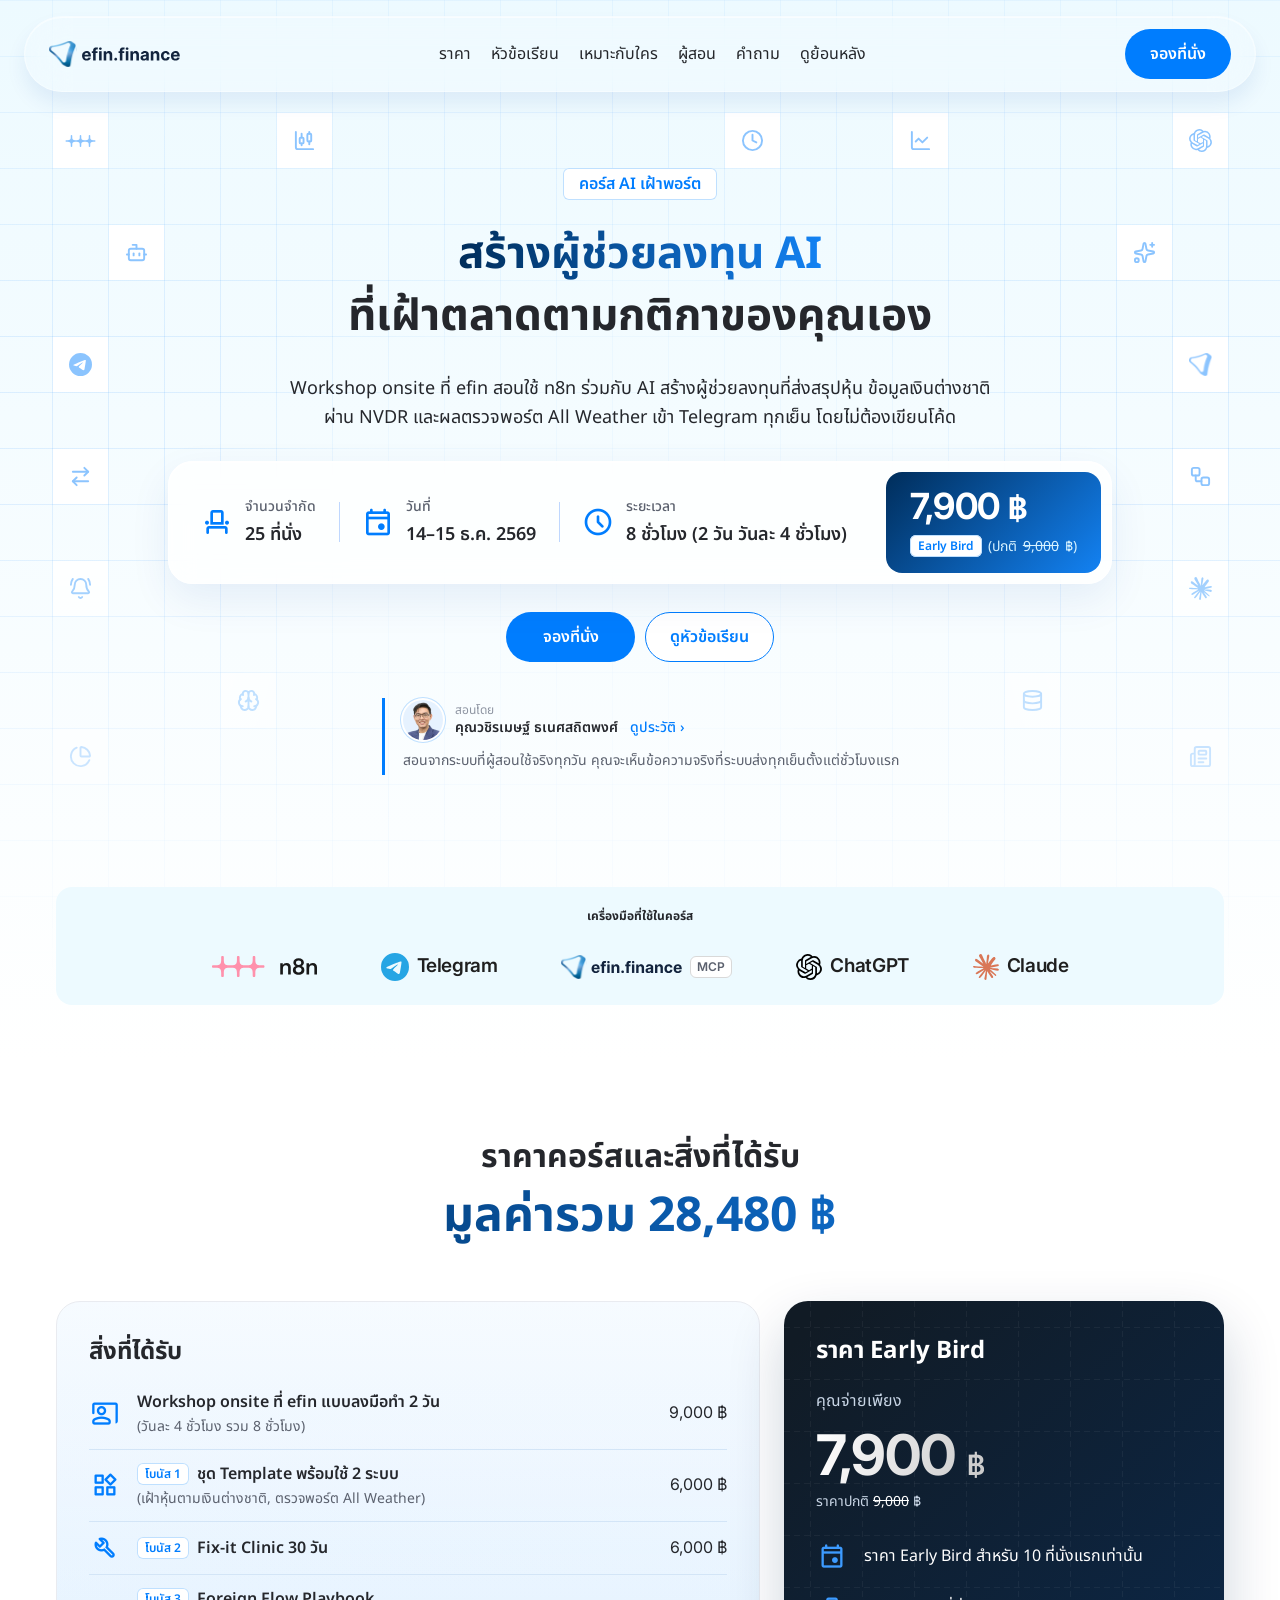
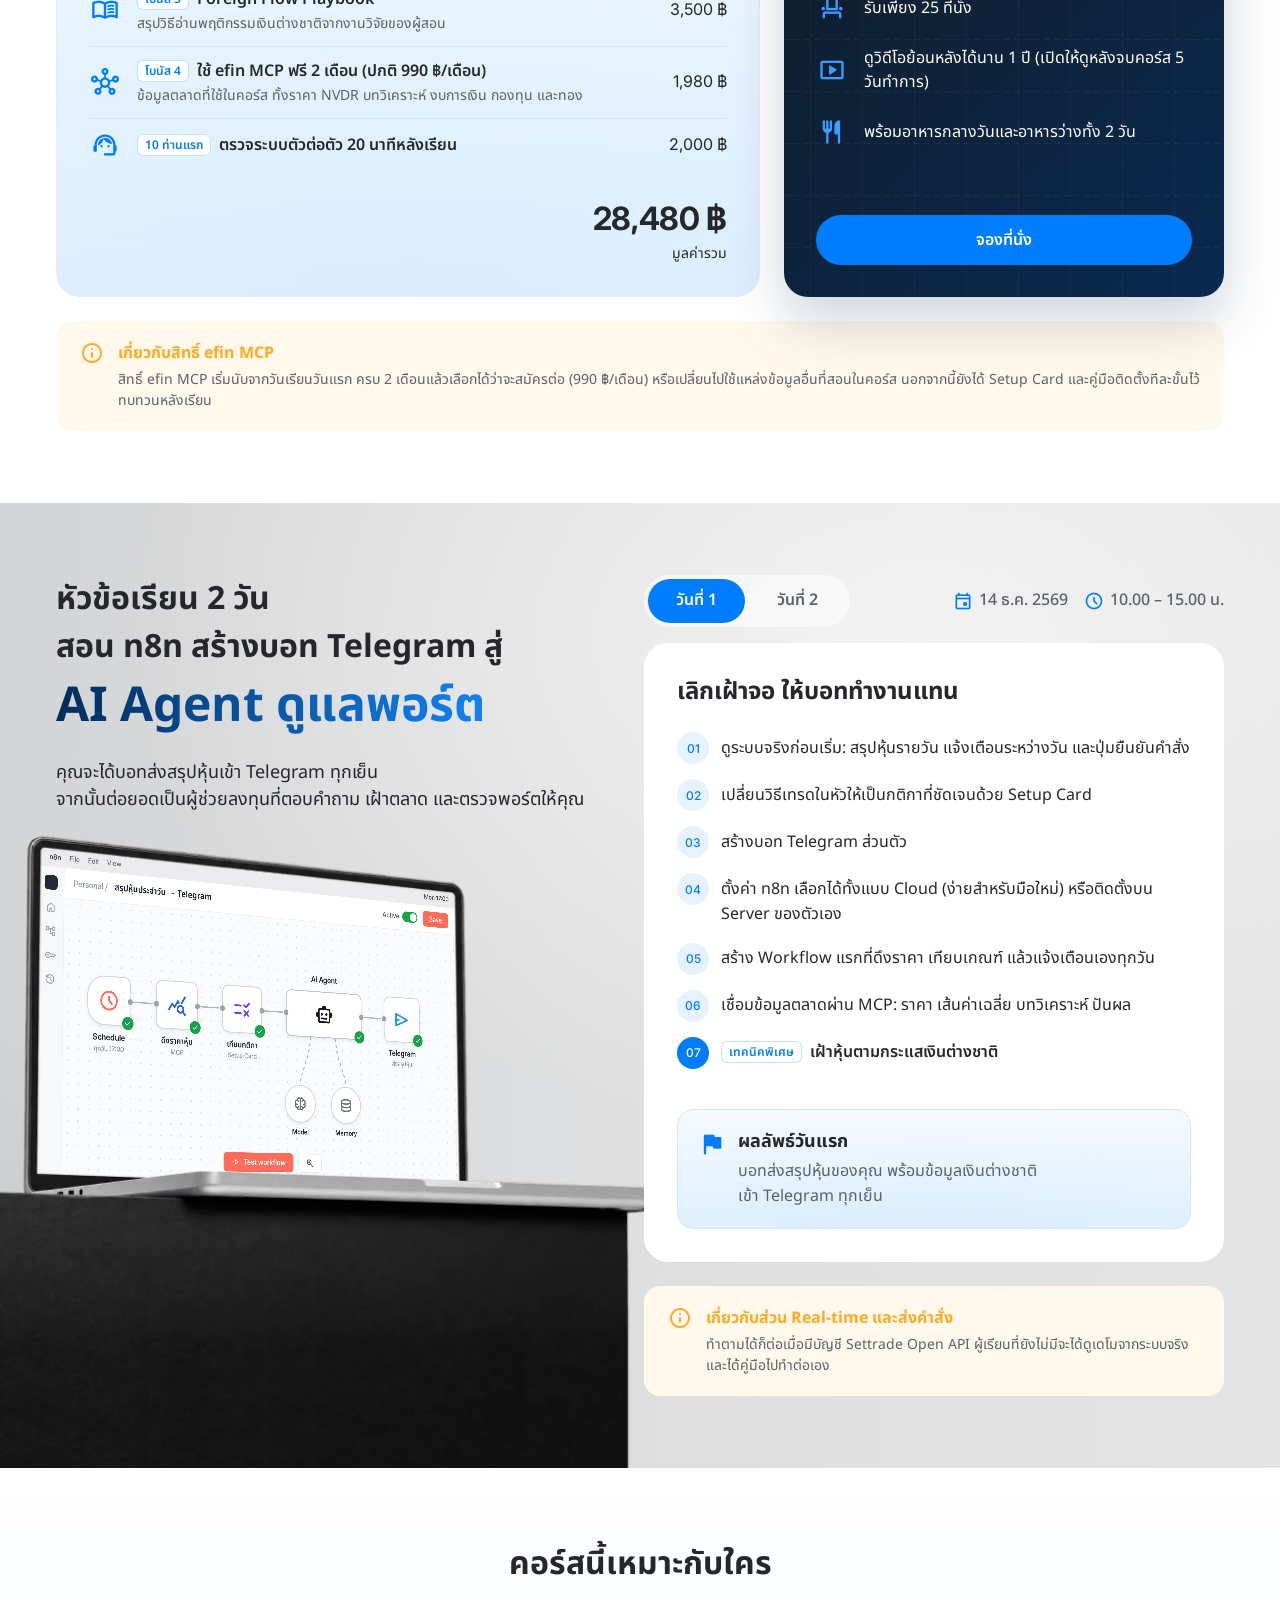
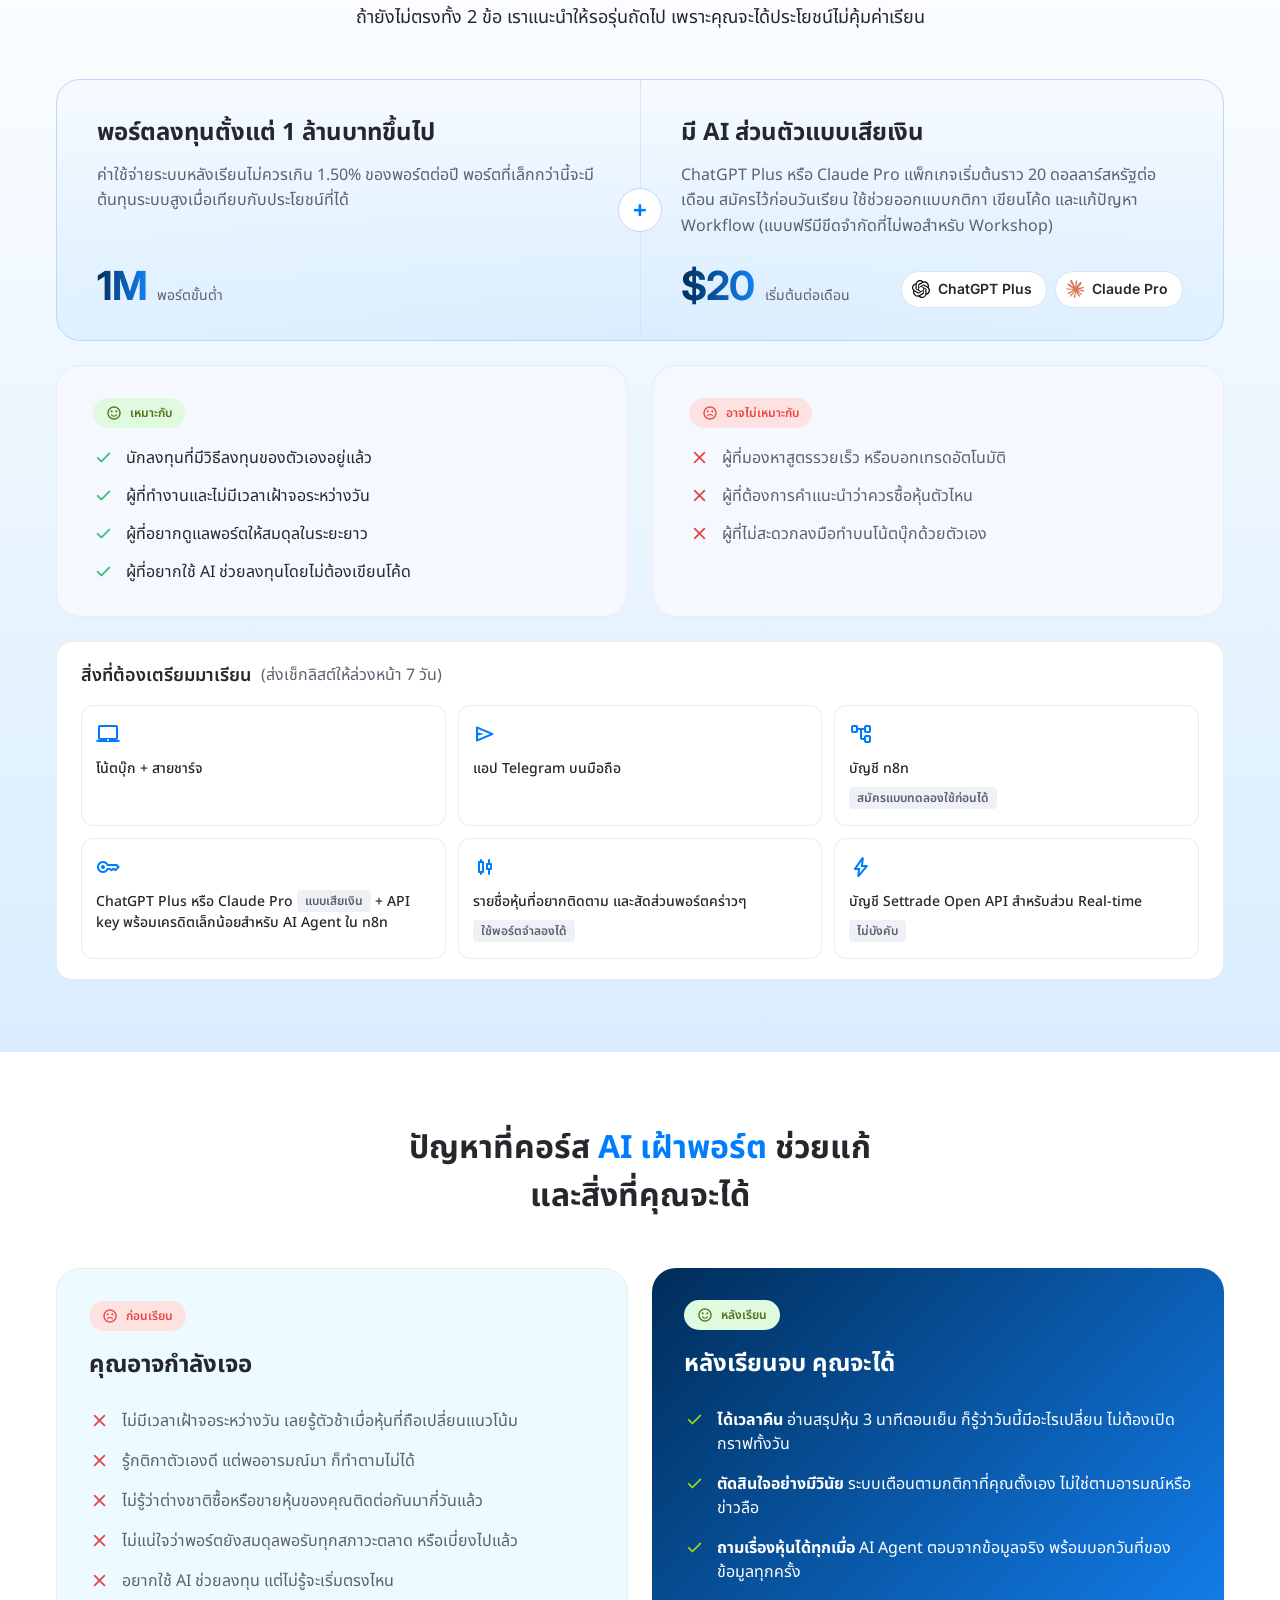
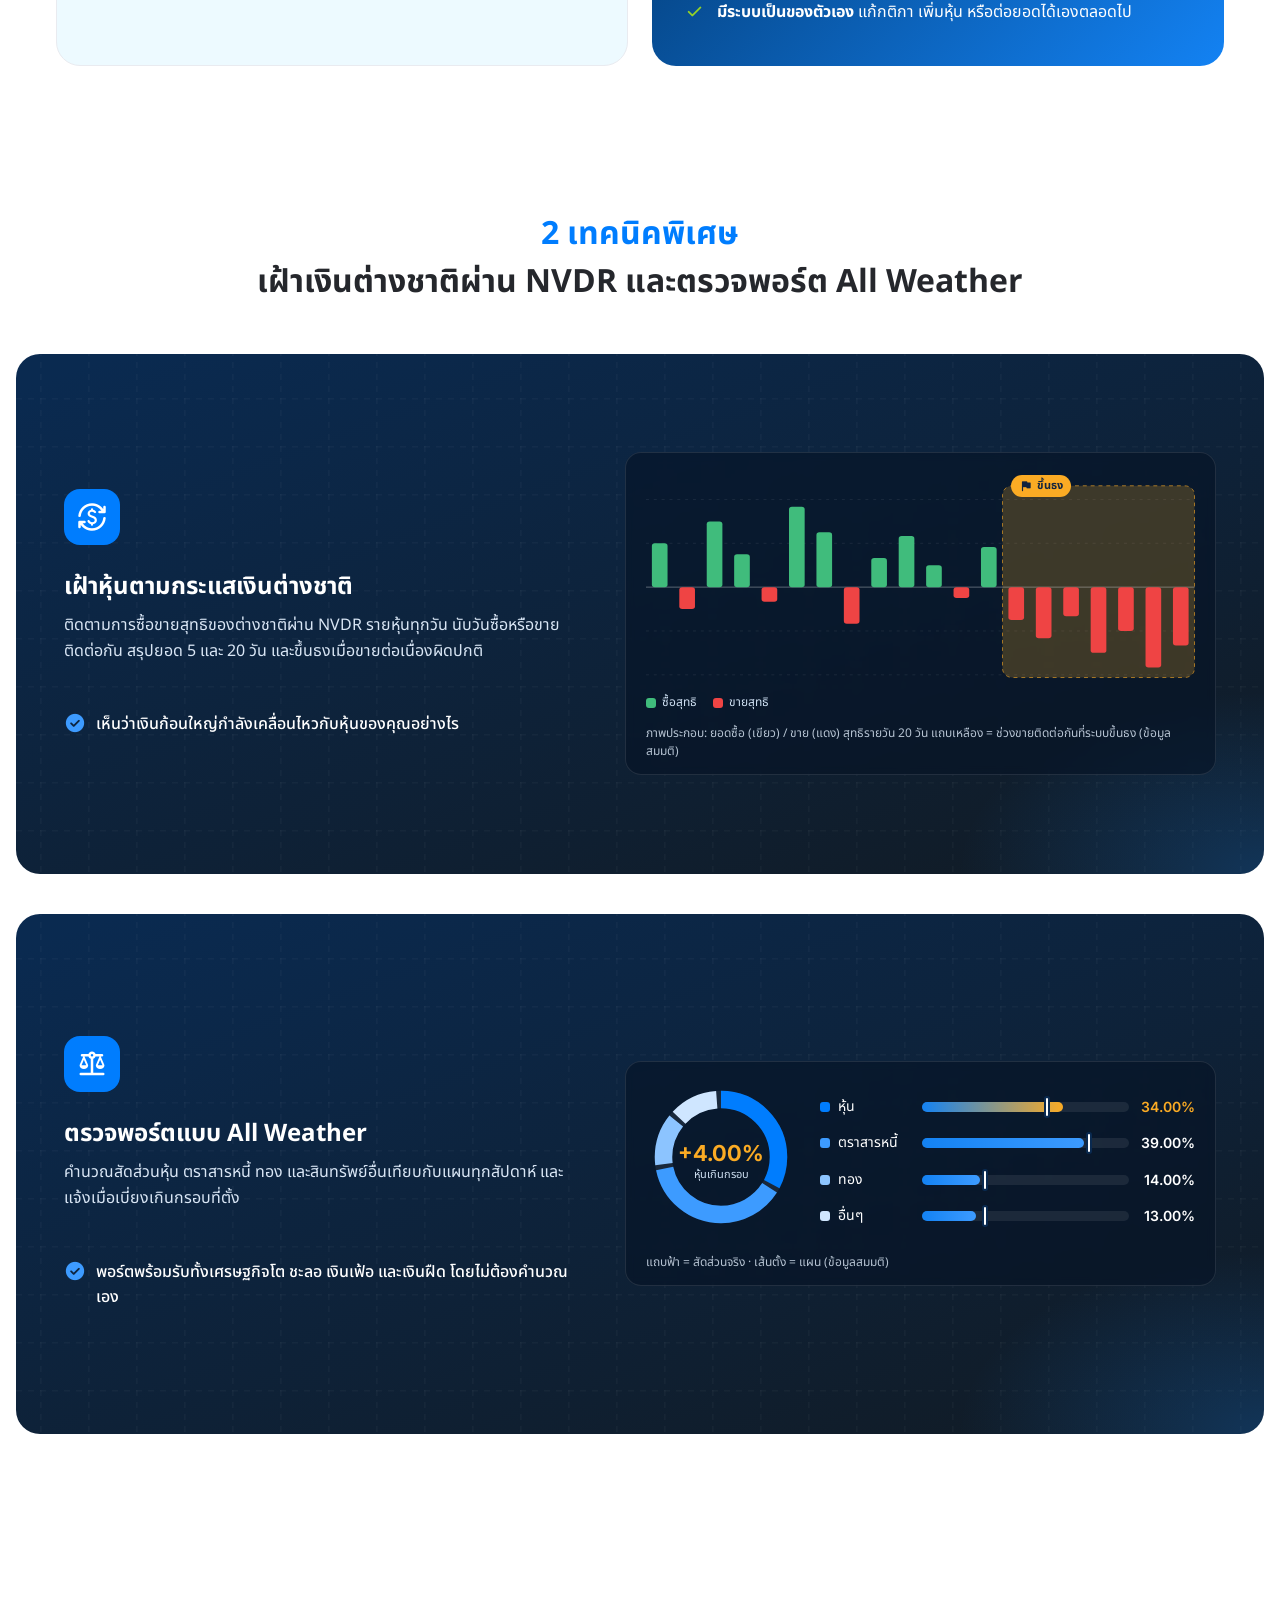
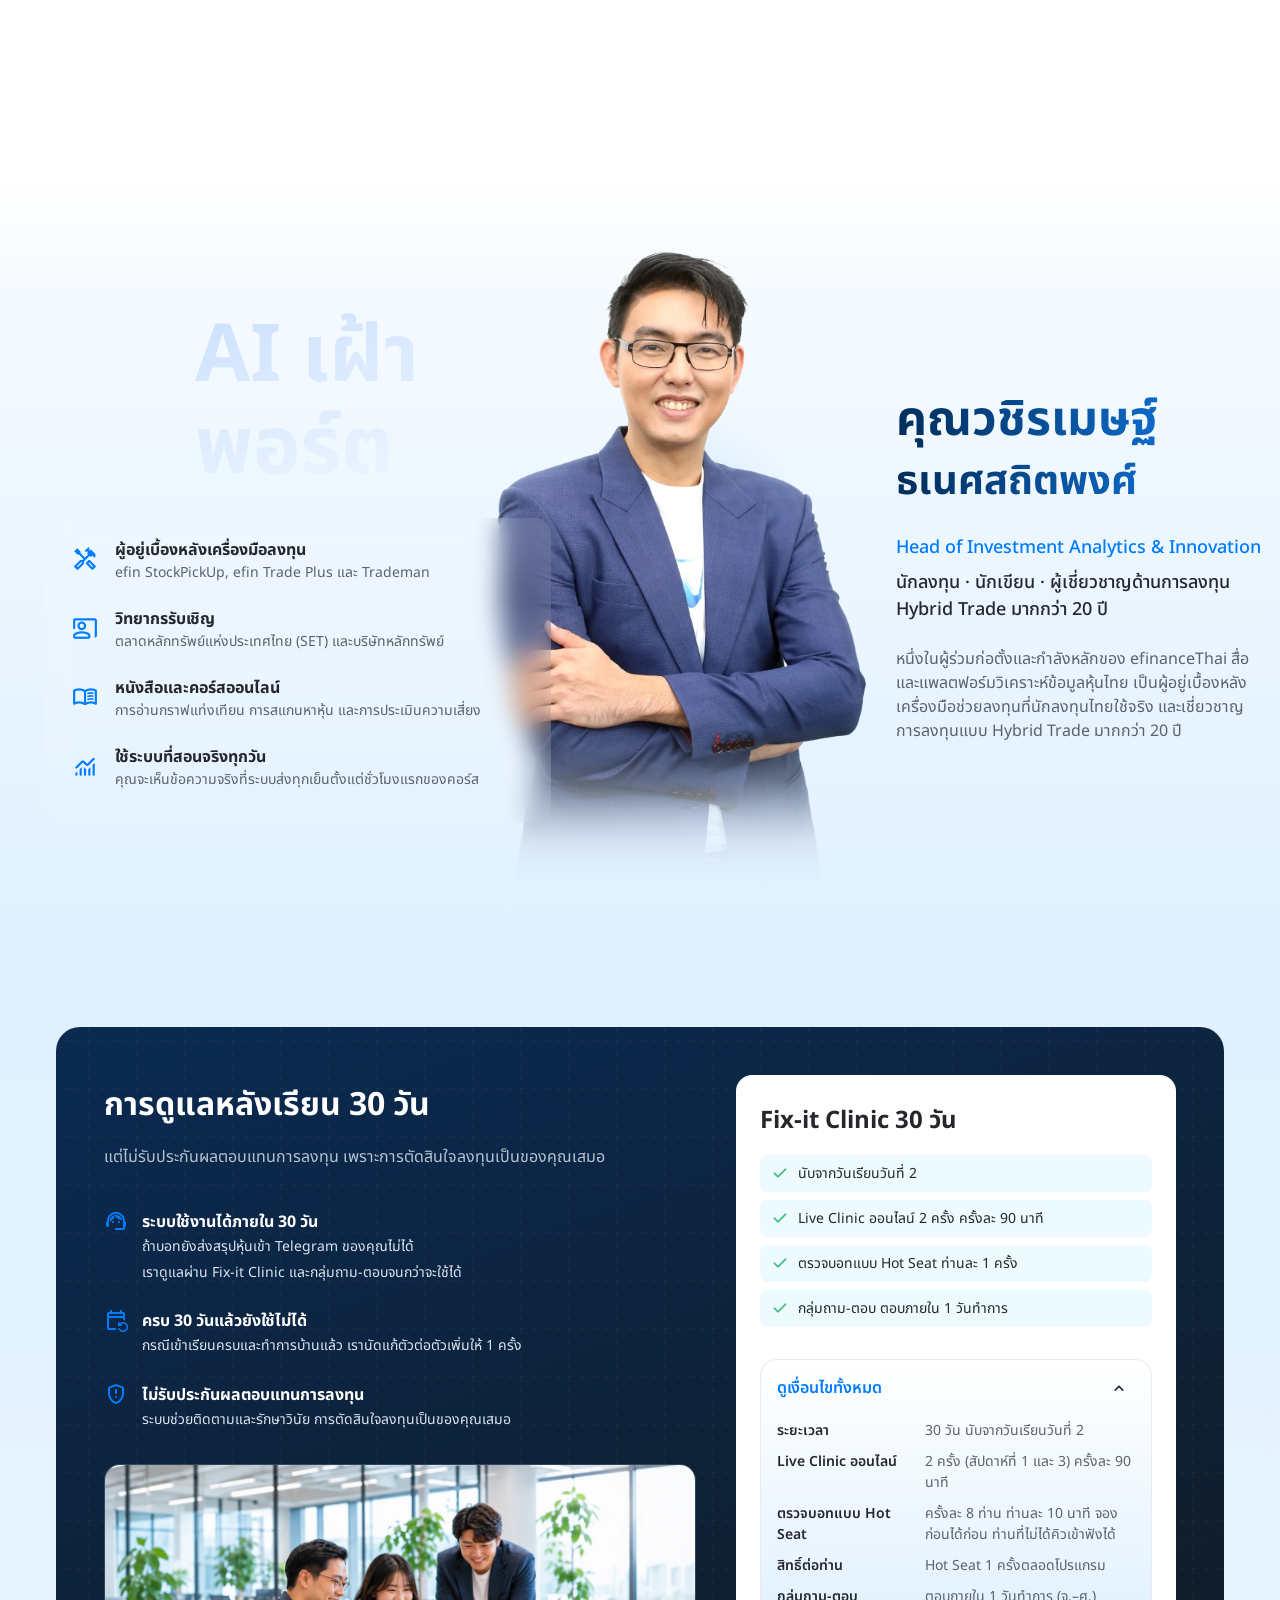
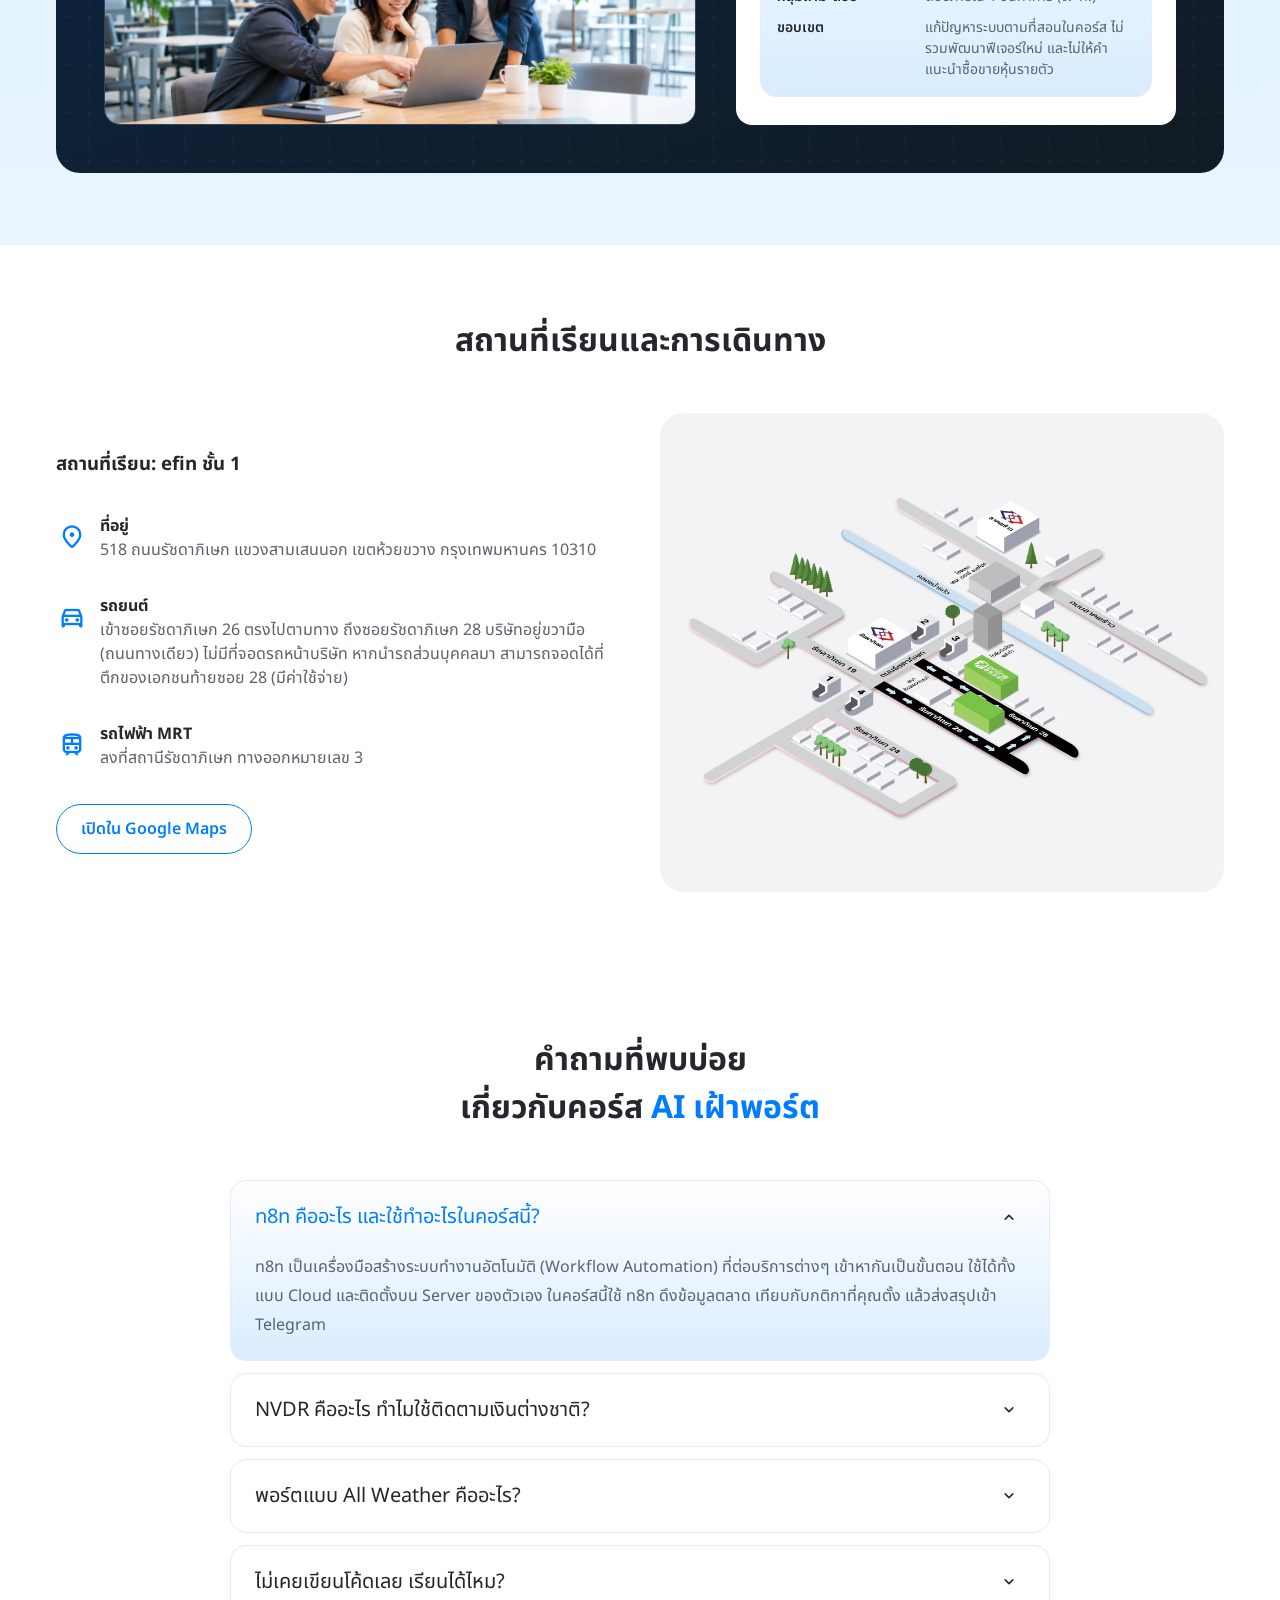
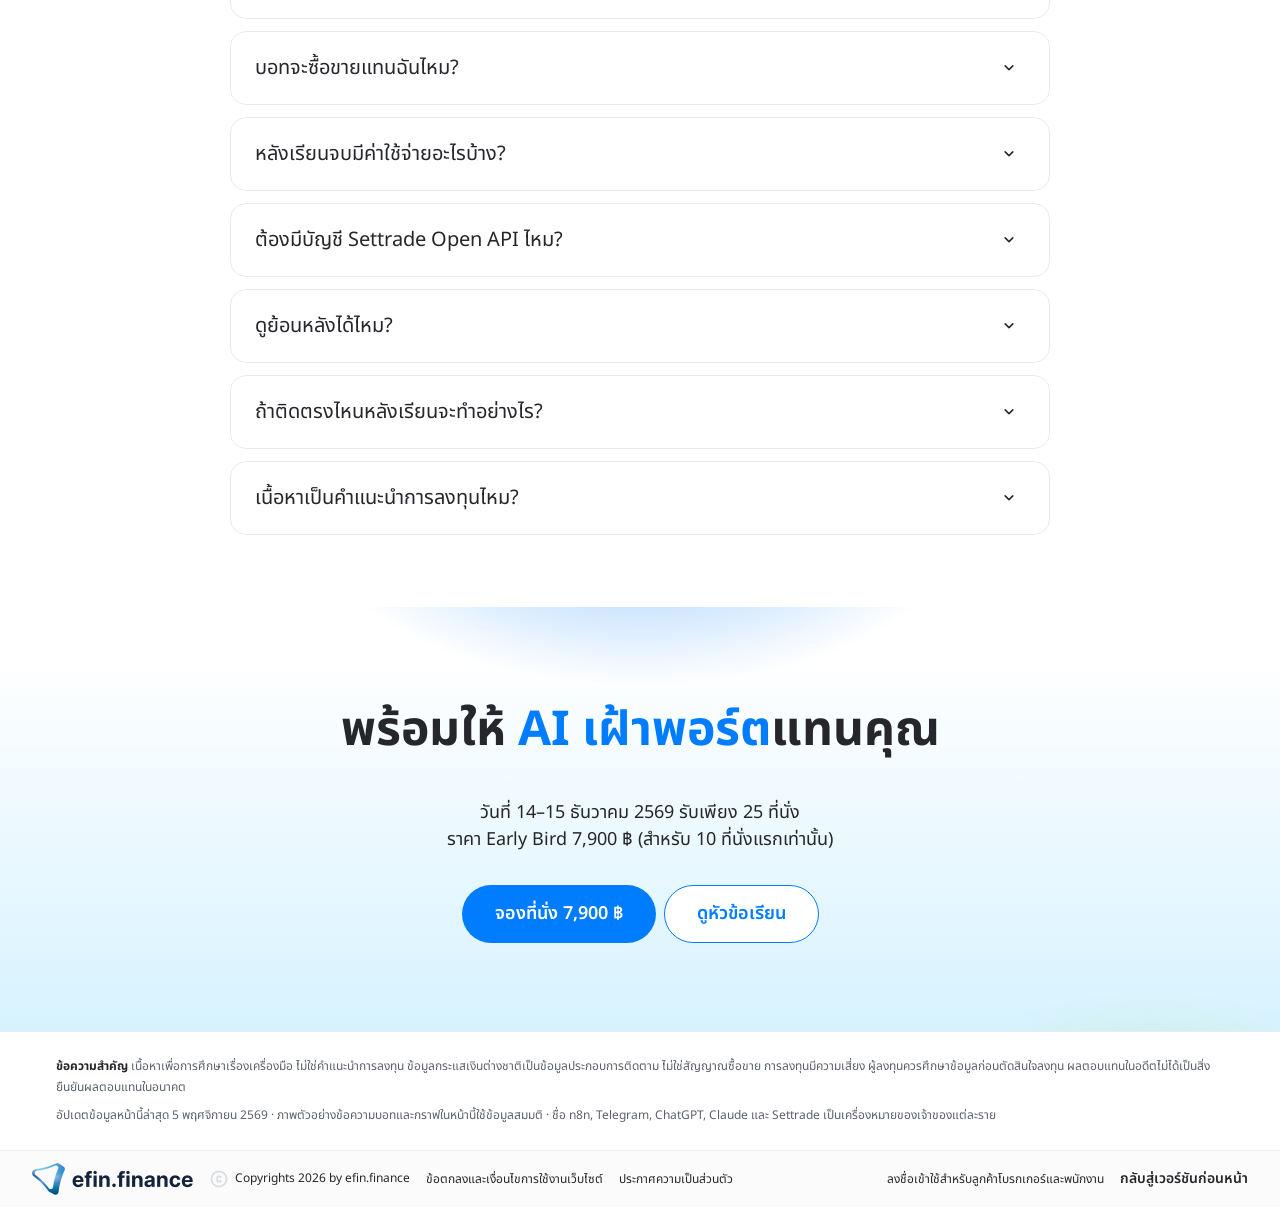
==== commit 6e02653a: "Use theSVG n8n lockup and RoboLab hero gradient - n8n logo: theSVG lockup (pink +++ mark + #191919 w" ====
--- a/index.html
+++ b/index.html
@@ -341,8 +341,8 @@
                 <div class="hero-strip" data-anim="fade-up">
                     <p class="hero-strip-lbl">เครื่องมือที่ใช้ในคอร์ส</p>
                     <ul class="logo-row">
-                        <li class="logo-item logo-item--n8n">
-                            <img alt="n8n" loading="lazy" width="118" height="32" decoding="async"
+                        <li class="logo-item">
+                            <img alt="n8n" loading="lazy" width="105" height="21" decoding="async"
                                 src="assets/logos/n8n.svg" />
                         </li>
                         <li class="logo-item">
--- a/assets/css/tokens.css
+++ b/assets/css/tokens.css
@@ -101,7 +101,7 @@
   --shadow-pop: 0 8px 24px #0000001a;
 
   /* ---------- Gradient ---------- */
-  --grad-hero: linear-gradient(to bottom, #edfaff 0%, #fff 100%);
+  --grad-hero: linear-gradient(to bottom, #edfaff 0%, #fff 100%); /* เท่ากับ RoboLab #hero ทุกค่า (เทียบ computed style แล้ว) */
   --grad-roadmap: linear-gradient(to bottom, #fff 0%, #d9edff 100%);
   --grad-roadmap-full: linear-gradient(#fff 0%, #d9edff 100%), radial-gradient(circle at 50% 100%, #007dfe1c 0%, #d9edff 100%), linear-gradient(#fff0 0%, #fff 100%); /* ค่าเต็มของ RoboLab #roadmap */
   --grad-vsl: linear-gradient(160deg, #0a2a50 3.8%, #111b25 96.2%);
--- a/assets/css/style.css
+++ b/assets/css/style.css
@@ -655,11 +655,11 @@
     --logo: url('../icons/lucide/clock.svg');
 }
 
-/* สัญลักษณ์ n8n แบบโหนด (ตัดจากโลโก้ที่ผู้ใช้ให้ · สัดส่วน 91.5 : 48.3) */
+/* สัญลักษณ์ n8n (+++ จาก theSVG · สัดส่วน 240 : 96) */
 .hg-logo--n8n {
     --logo: url('../logos/n8n-mark.svg');
     width: calc(var(--cell) * .56);
-    aspect-ratio: 915 / 483;
+    aspect-ratio: 240 / 96;
 }
 
 .hg-logo--telegram {
@@ -2364,11 +2364,6 @@
 .logo-item img {
     width: auto;
     flex-shrink: 0;
-}
-
-/* โลโก้ n8n (สัญลักษณ์โหนดชมพู + ตัวอักษรกรมท่า สัดส่วน 3.67 : 1) สูงกว่าโลโก้อื่น ให้ตัวอักษรใกล้เคียงคำ Telegram/ChatGPT */
-.logo-item--n8n img {
-    height: 32px;
 }
 
 .logo-word {
@@ -6134,10 +6129,6 @@
         height: 22px;
     }
 
-    .logo-item--n8n img {
-        height: 26px;
-    }
-
     .logo-word {
         font-size: 16px;
     }
@@ -6284,6 +6275,10 @@
         font-size: 24px;
     }
 
+    .finalcta-title {
+        font-size: 22px;
+    }
+
     .finalcta-btns .btn {
         width: 100%;
         max-width: 320px;
